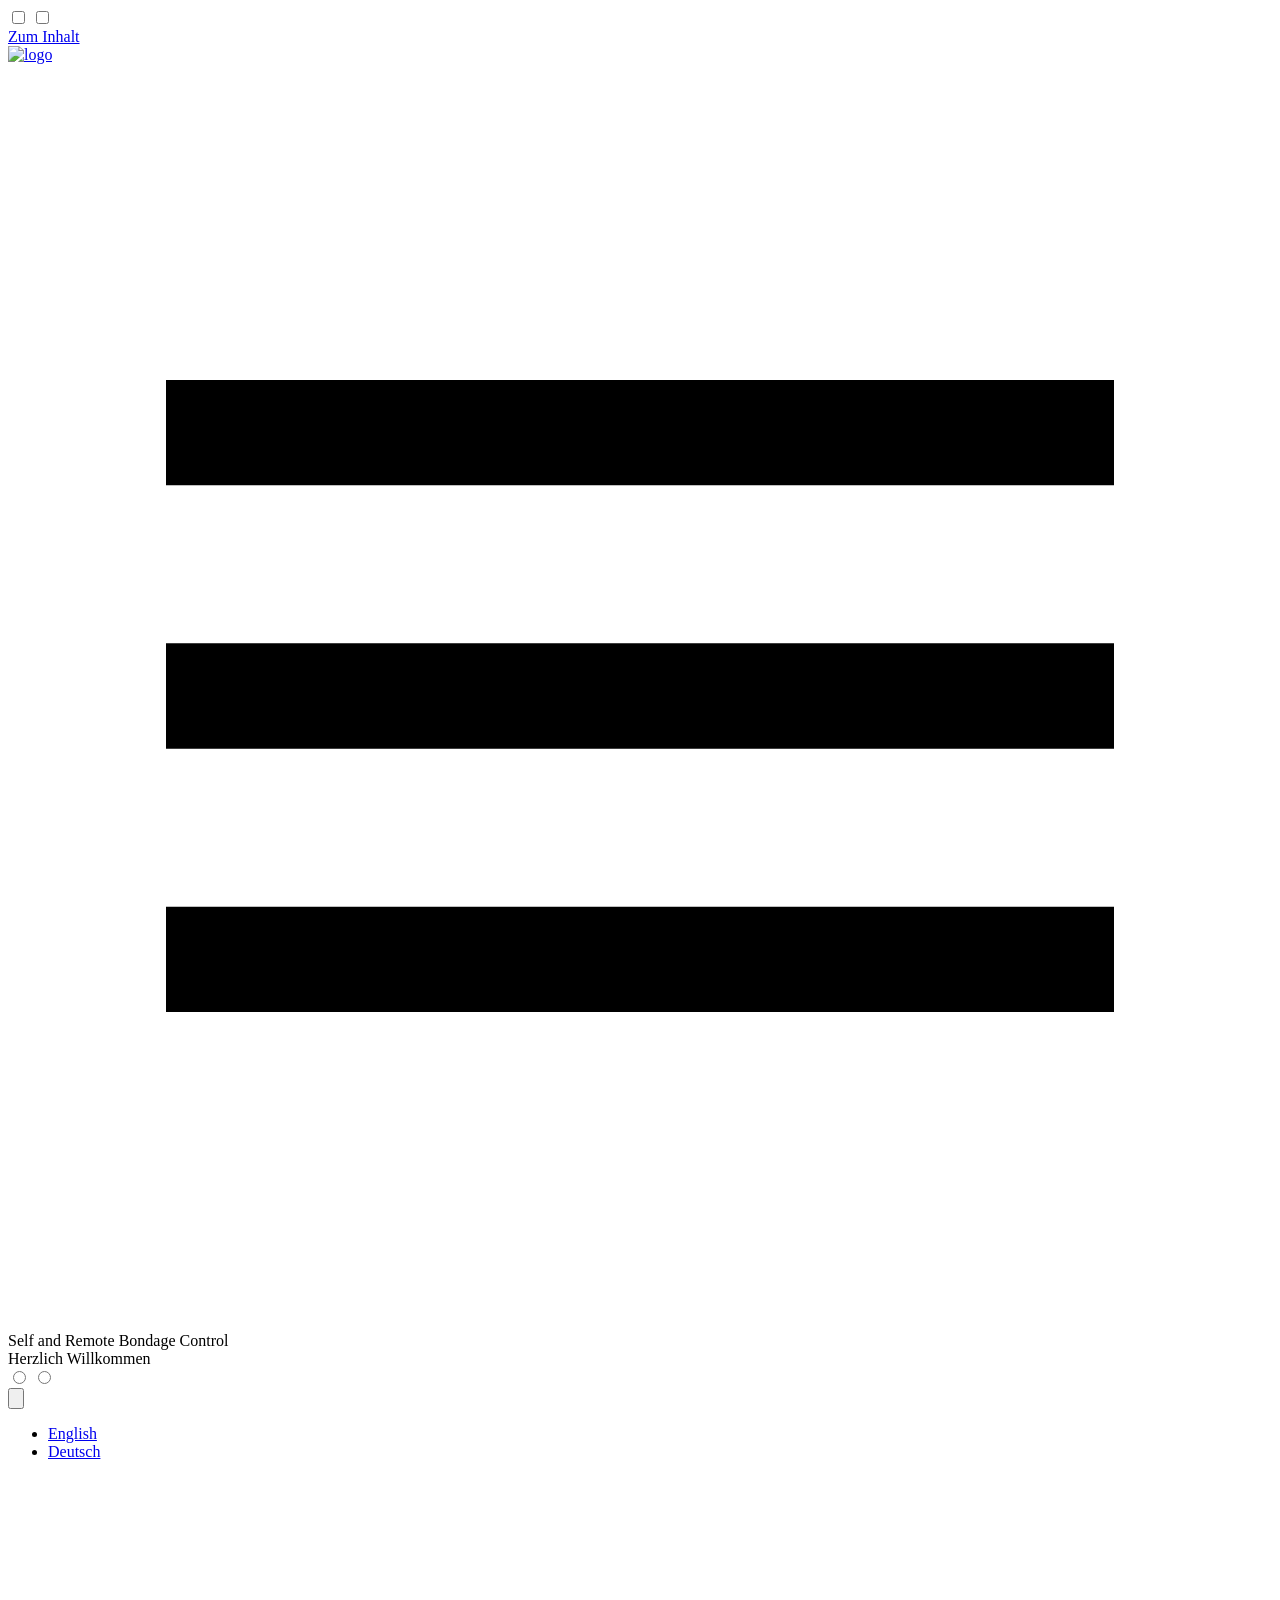
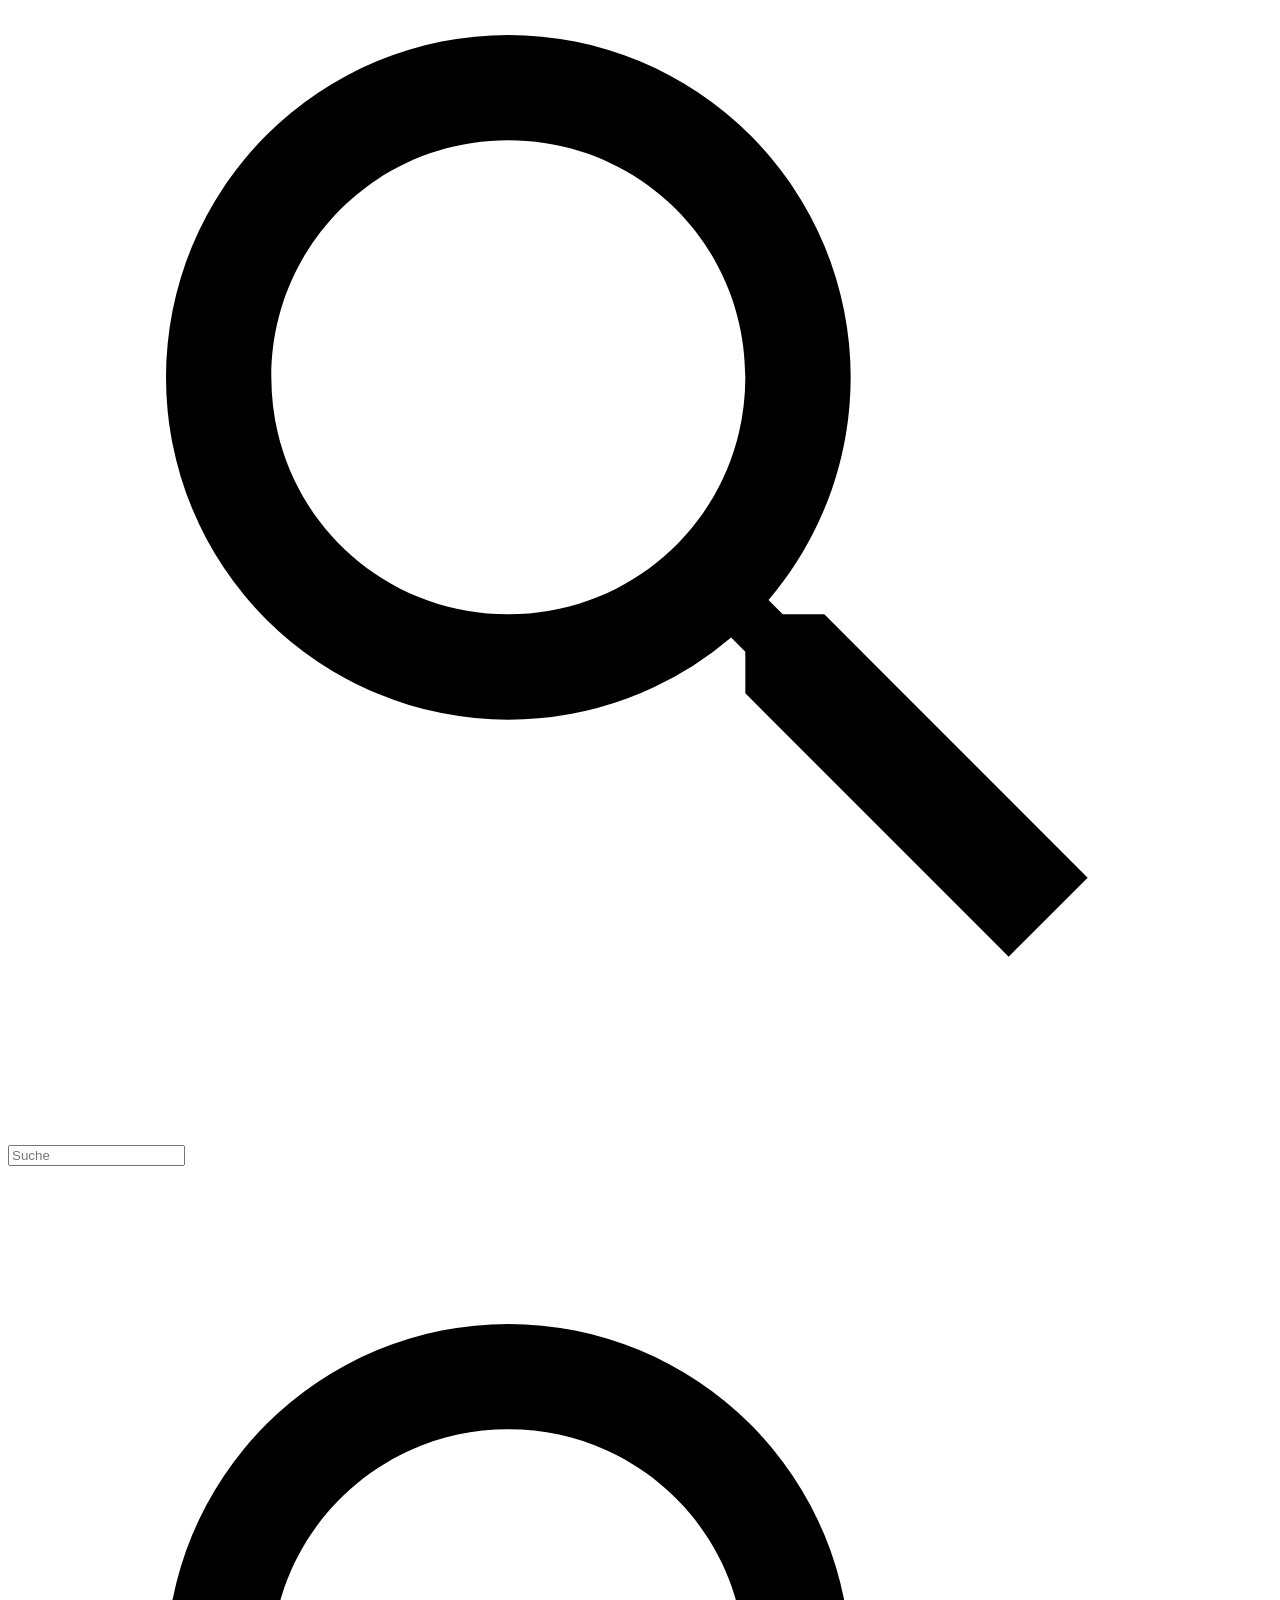
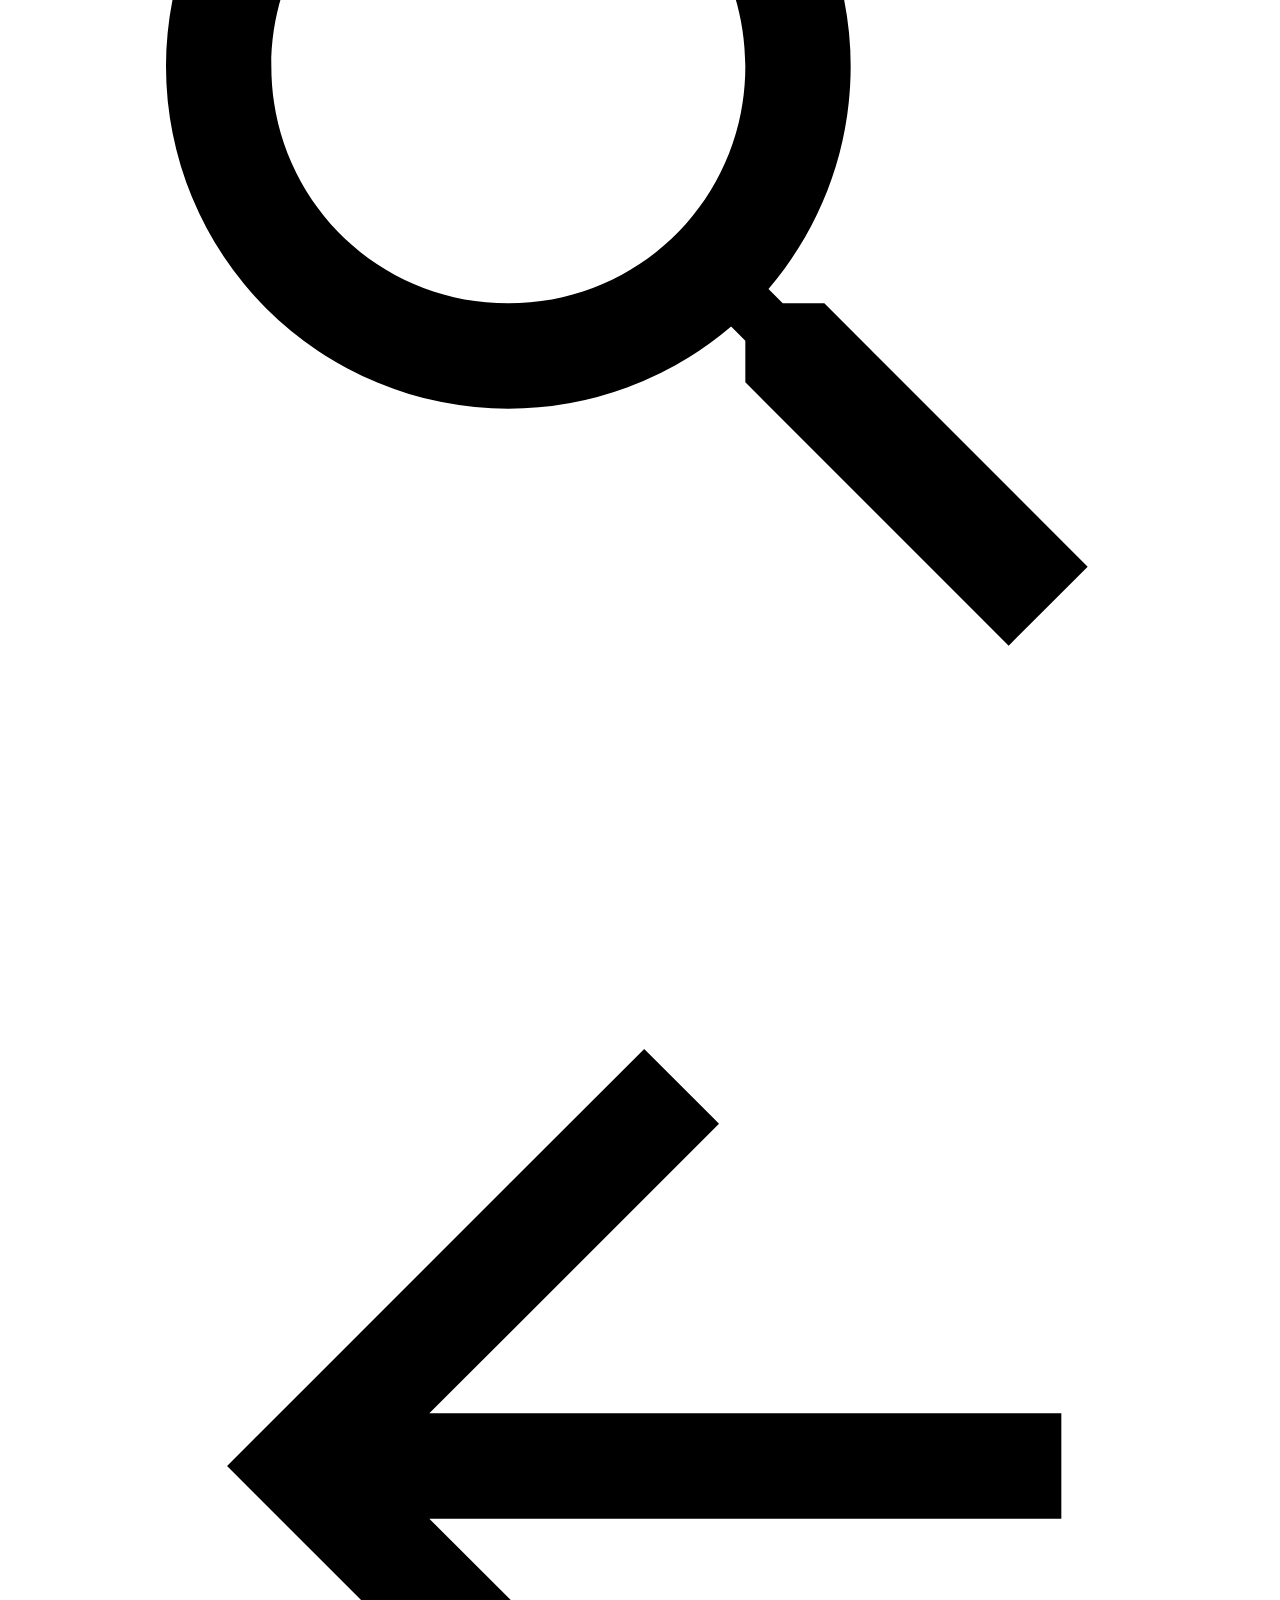
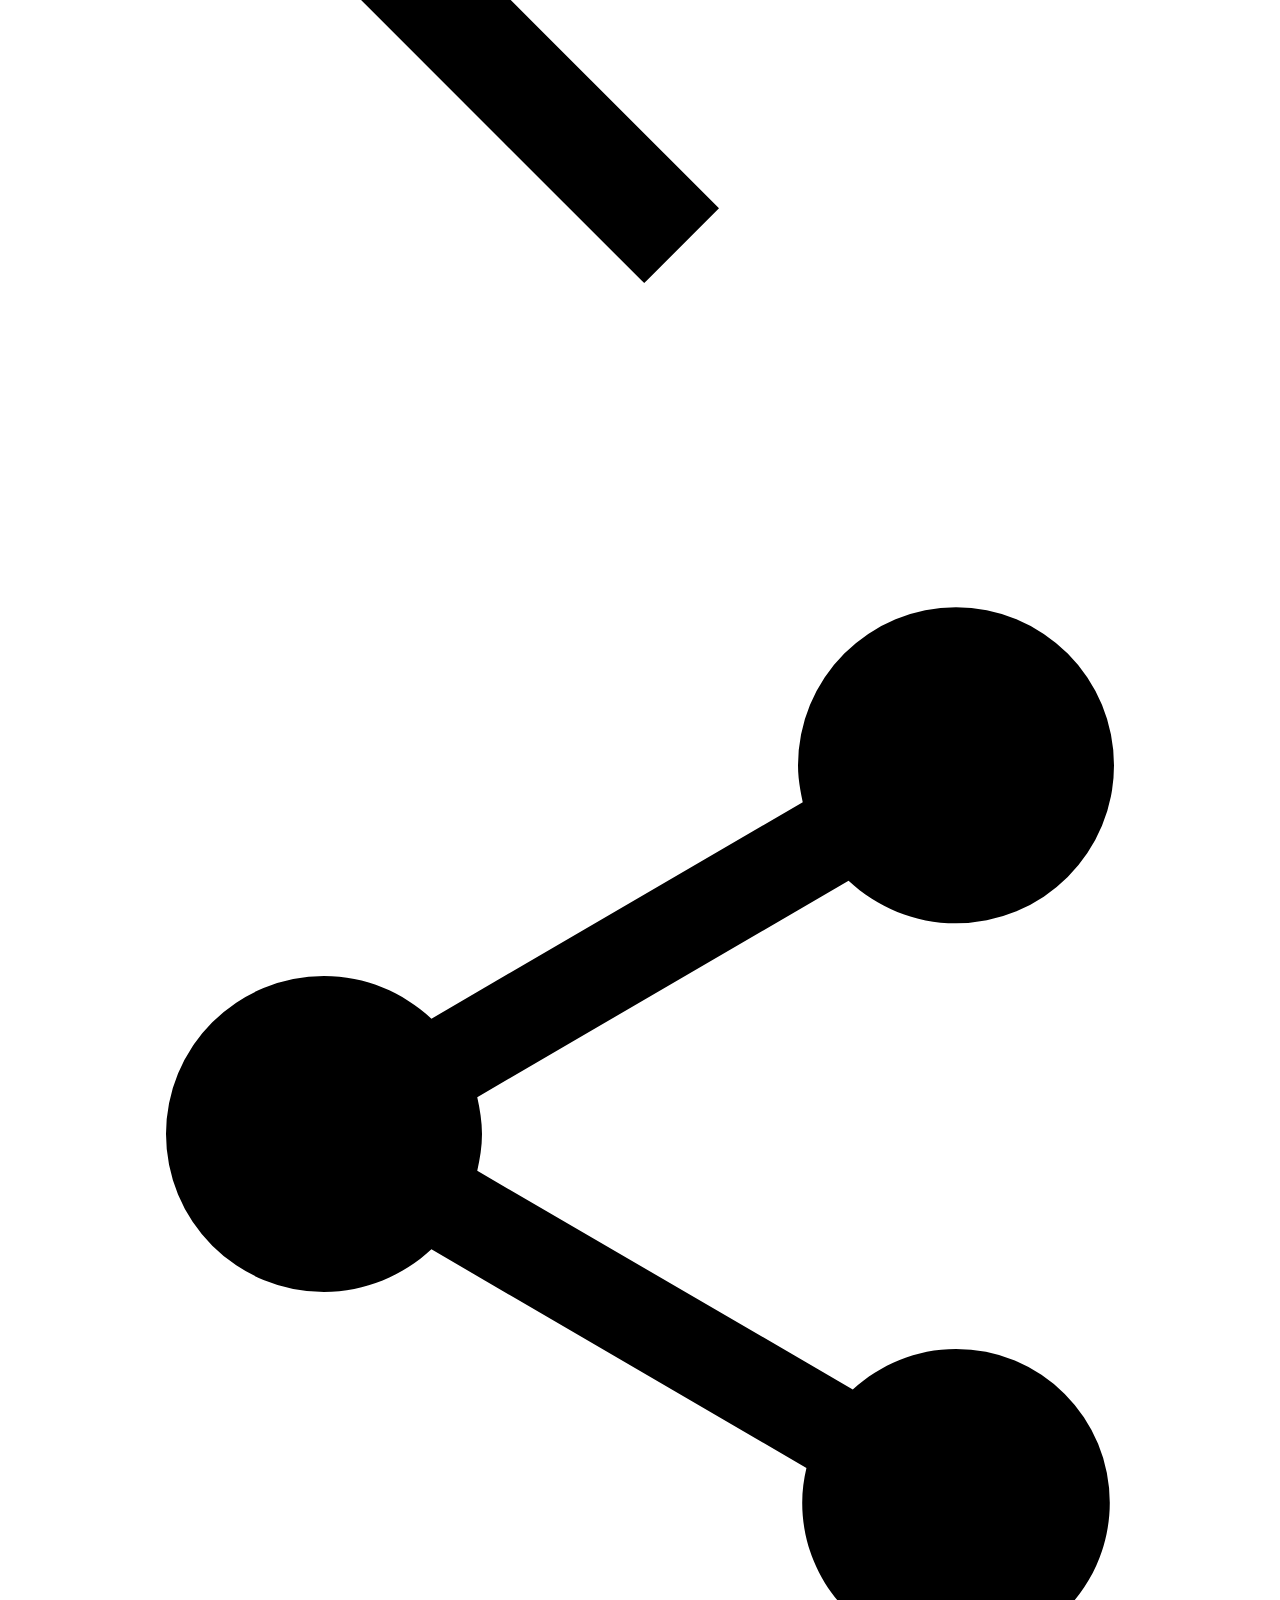
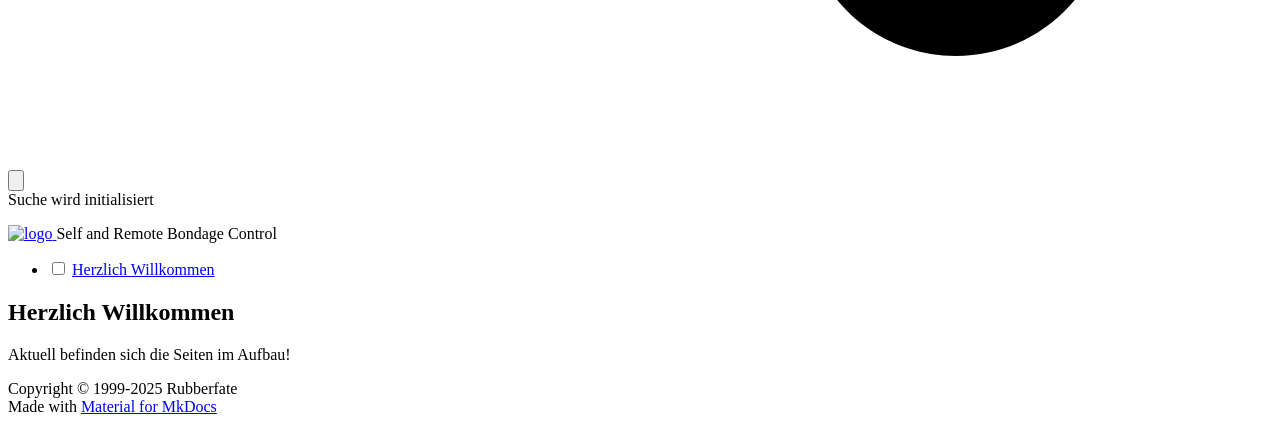
==== de/index.html @ f277913f "Language pages" ====
<!doctype html>
<html lang="de" class="no-js">
  <head>
    
      <meta charset="utf-8">
      <meta name="viewport" content="width=device-width,initial-scale=1">
      
        <meta name="description" content="Self Bondage Control / Remote Bondage Control">
      
      
        <meta name="author" content="Rubberfate">
      
      
        <link rel="canonical" href="https://rubberfate.github.io/de/">
      
      
      
      
      <link rel="icon" href="assets/favicon.ico">
      <meta name="generator" content="mkdocs-1.5.3, mkdocs-material-9.5.3">
    
    
      
        <title>Self and Remote Bondage Control</title>
      
    
    
      <link rel="stylesheet" href="assets/stylesheets/main.50c56a3b.min.css">
      
        
        <link rel="stylesheet" href="assets/stylesheets/palette.06af60db.min.css">
      
      


    
    
      
    
    
      
        
        
        <link rel="preconnect" href="https://fonts.gstatic.com" crossorigin>
        <link rel="stylesheet" href="https://fonts.googleapis.com/css?family=Roboto:300,300i,400,400i,700,700i%7CRoboto+Mono:400,400i,700,700i&display=fallback">
        <style>:root{--md-text-font:"Roboto";--md-code-font:"Roboto Mono"}</style>
      
    
    
      <link rel="stylesheet" href="css/custom.css">
    
    <script>__md_scope=new URL(".",location),__md_hash=e=>[...e].reduce((e,_)=>(e<<5)-e+_.charCodeAt(0),0),__md_get=(e,_=localStorage,t=__md_scope)=>JSON.parse(_.getItem(t.pathname+"."+e)),__md_set=(e,_,t=localStorage,a=__md_scope)=>{try{t.setItem(a.pathname+"."+e,JSON.stringify(_))}catch(e){}}</script>
    
      

    
    
    
   <link href="assets/stylesheets/glightbox.min.css" rel="stylesheet"/><style>
        html.glightbox-open { overflow: initial; height: 100%; }
        .gslide-title { margin-top: 0px; user-select: text; }
        .gslide-desc { color: #666; user-select: text; }
        .gslide-image img { background: white; }
        
            .gscrollbar-fixer { padding-right: 15px; }
            .gdesc-inner { font-size: 0.75rem; }
            body[data-md-color-scheme="slate"] .gdesc-inner { background: var(--md-default-bg-color);}
            body[data-md-color-scheme="slate"] .gslide-title { color: var(--md-default-fg-color);}
            body[data-md-color-scheme="slate"] .gslide-desc { color: var(--md-default-fg-color);}
            </style> <script src="assets/javascripts/glightbox.min.js"></script></head>
  
  
    
    
      
    
    
    
    
    <body dir="ltr" data-md-color-scheme="default" data-md-color-primary="custom" data-md-color-accent="indigo">
  
    
    <input class="md-toggle" data-md-toggle="drawer" type="checkbox" id="__drawer" autocomplete="off">
    <input class="md-toggle" data-md-toggle="search" type="checkbox" id="__search" autocomplete="off">
    <label class="md-overlay" for="__drawer"></label>
    <div data-md-component="skip">
      
        
        <a href="#herzlich-willkommen" class="md-skip">
          Zum Inhalt
        </a>
      
    </div>
    <div data-md-component="announce">
      
    </div>
    
    
      

  

<header class="md-header md-header--shadow" data-md-component="header">
  <nav class="md-header__inner md-grid" aria-label="Kopfzeile">
    <a href="." title="Self and Remote Bondage Control" class="md-header__button md-logo" aria-label="Self and Remote Bondage Control" data-md-component="logo">
      
  <img src="assets/logo_gen2_white_1024.png" alt="logo">

    </a>
    <label class="md-header__button md-icon" for="__drawer">
      
      <svg xmlns="http://www.w3.org/2000/svg" viewBox="0 0 24 24"><path d="M3 6h18v2H3V6m0 5h18v2H3v-2m0 5h18v2H3v-2Z"/></svg>
    </label>
    <div class="md-header__title" data-md-component="header-title">
      <div class="md-header__ellipsis">
        <div class="md-header__topic">
          <span class="md-ellipsis">
            Self and Remote Bondage Control
          </span>
        </div>
        <div class="md-header__topic" data-md-component="header-topic">
          <span class="md-ellipsis">
            
              Herzlich Willkommen
            
          </span>
        </div>
      </div>
    </div>
    
      
        <form class="md-header__option" data-md-component="palette">
  
    
    
    
    <input class="md-option" data-md-color-media="" data-md-color-scheme="default" data-md-color-primary="custom" data-md-color-accent="indigo"  aria-label="Switch to dark mode"  type="radio" name="__palette" id="__palette_0">
    
      <label class="md-header__button md-icon" title="Switch to dark mode" for="__palette_1" hidden>
        <svg xmlns="http://www.w3.org/2000/svg" viewBox="0 0 24 24"><path d="M12 8a4 4 0 0 0-4 4 4 4 0 0 0 4 4 4 4 0 0 0 4-4 4 4 0 0 0-4-4m0 10a6 6 0 0 1-6-6 6 6 0 0 1 6-6 6 6 0 0 1 6 6 6 6 0 0 1-6 6m8-9.31V4h-4.69L12 .69 8.69 4H4v4.69L.69 12 4 15.31V20h4.69L12 23.31 15.31 20H20v-4.69L23.31 12 20 8.69Z"/></svg>
      </label>
    
  
    
    
    
    <input class="md-option" data-md-color-media="" data-md-color-scheme="slate" data-md-color-primary="grey" data-md-color-accent="indigo"  aria-label="Switch to light mode"  type="radio" name="__palette" id="__palette_1">
    
      <label class="md-header__button md-icon" title="Switch to light mode" for="__palette_0" hidden>
        <svg xmlns="http://www.w3.org/2000/svg" viewBox="0 0 24 24"><path d="M12 18c-.89 0-1.74-.2-2.5-.55C11.56 16.5 13 14.42 13 12c0-2.42-1.44-4.5-3.5-5.45C10.26 6.2 11.11 6 12 6a6 6 0 0 1 6 6 6 6 0 0 1-6 6m8-9.31V4h-4.69L12 .69 8.69 4H4v4.69L.69 12 4 15.31V20h4.69L12 23.31 15.31 20H20v-4.69L23.31 12 20 8.69Z"/></svg>
      </label>
    
  
</form>
      
    
    
      <script>var media,input,key,value,palette=__md_get("__palette");if(palette&&palette.color){"(prefers-color-scheme)"===palette.color.media&&(media=matchMedia("(prefers-color-scheme: light)"),input=document.querySelector(media.matches?"[data-md-color-media='(prefers-color-scheme: light)']":"[data-md-color-media='(prefers-color-scheme: dark)']"),palette.color.media=input.getAttribute("data-md-color-media"),palette.color.scheme=input.getAttribute("data-md-color-scheme"),palette.color.primary=input.getAttribute("data-md-color-primary"),palette.color.accent=input.getAttribute("data-md-color-accent"));for([key,value]of Object.entries(palette.color))document.body.setAttribute("data-md-color-"+key,value)}</script>
    
    
      <div class="md-header__option">
  <div class="md-select">
    
    <button class="md-header__button md-icon" aria-label="Sprache wechseln">
      <svg xmlns="http://www.w3.org/2000/svg" viewBox="0 0 24 24"><path d="m12.87 15.07-2.54-2.51.03-.03A17.52 17.52 0 0 0 14.07 6H17V4h-7V2H8v2H1v2h11.17C11.5 7.92 10.44 9.75 9 11.35 8.07 10.32 7.3 9.19 6.69 8h-2c.73 1.63 1.73 3.17 2.98 4.56l-5.09 5.02L4 19l5-5 3.11 3.11.76-2.04M18.5 10h-2L12 22h2l1.12-3h4.75L21 22h2l-4.5-12m-2.62 7 1.62-4.33L19.12 17h-3.24Z"/></svg>
    </button>
    <div class="md-select__inner">
      <ul class="md-select__list">
        
          <li class="md-select__item">
            <a href="/en/" hreflang="en" class="md-select__link">
              English
            </a>
          </li>
        
          <li class="md-select__item">
            <a href="/de/" hreflang="de" class="md-select__link">
              Deutsch
            </a>
          </li>
        
      </ul>
    </div>
  </div>
</div>
    
    
      <label class="md-header__button md-icon" for="__search">
        
        <svg xmlns="http://www.w3.org/2000/svg" viewBox="0 0 24 24"><path d="M9.5 3A6.5 6.5 0 0 1 16 9.5c0 1.61-.59 3.09-1.56 4.23l.27.27h.79l5 5-1.5 1.5-5-5v-.79l-.27-.27A6.516 6.516 0 0 1 9.5 16 6.5 6.5 0 0 1 3 9.5 6.5 6.5 0 0 1 9.5 3m0 2C7 5 5 7 5 9.5S7 14 9.5 14 14 12 14 9.5 12 5 9.5 5Z"/></svg>
      </label>
      <div class="md-search" data-md-component="search" role="dialog">
  <label class="md-search__overlay" for="__search"></label>
  <div class="md-search__inner" role="search">
    <form class="md-search__form" name="search">
      <input type="text" class="md-search__input" name="query" aria-label="Suche" placeholder="Suche" autocapitalize="off" autocorrect="off" autocomplete="off" spellcheck="false" data-md-component="search-query" required>
      <label class="md-search__icon md-icon" for="__search">
        
        <svg xmlns="http://www.w3.org/2000/svg" viewBox="0 0 24 24"><path d="M9.5 3A6.5 6.5 0 0 1 16 9.5c0 1.61-.59 3.09-1.56 4.23l.27.27h.79l5 5-1.5 1.5-5-5v-.79l-.27-.27A6.516 6.516 0 0 1 9.5 16 6.5 6.5 0 0 1 3 9.5 6.5 6.5 0 0 1 9.5 3m0 2C7 5 5 7 5 9.5S7 14 9.5 14 14 12 14 9.5 12 5 9.5 5Z"/></svg>
        
        <svg xmlns="http://www.w3.org/2000/svg" viewBox="0 0 24 24"><path d="M20 11v2H8l5.5 5.5-1.42 1.42L4.16 12l7.92-7.92L13.5 5.5 8 11h12Z"/></svg>
      </label>
      <nav class="md-search__options" aria-label="Suche">
        
          <a href="javascript:void(0)" class="md-search__icon md-icon" title="Teilen" aria-label="Teilen" data-clipboard data-clipboard-text="" data-md-component="search-share" tabindex="-1">
            
            <svg xmlns="http://www.w3.org/2000/svg" viewBox="0 0 24 24"><path d="M18 16.08c-.76 0-1.44.3-1.96.77L8.91 12.7c.05-.23.09-.46.09-.7 0-.24-.04-.47-.09-.7l7.05-4.11c.54.5 1.25.81 2.04.81a3 3 0 0 0 3-3 3 3 0 0 0-3-3 3 3 0 0 0-3 3c0 .24.04.47.09.7L8.04 9.81C7.5 9.31 6.79 9 6 9a3 3 0 0 0-3 3 3 3 0 0 0 3 3c.79 0 1.5-.31 2.04-.81l7.12 4.15c-.05.21-.08.43-.08.66 0 1.61 1.31 2.91 2.92 2.91 1.61 0 2.92-1.3 2.92-2.91A2.92 2.92 0 0 0 18 16.08Z"/></svg>
          </a>
        
        <button type="reset" class="md-search__icon md-icon" title="Zurücksetzen" aria-label="Zurücksetzen" tabindex="-1">
          
          <svg xmlns="http://www.w3.org/2000/svg" viewBox="0 0 24 24"><path d="M19 6.41 17.59 5 12 10.59 6.41 5 5 6.41 10.59 12 5 17.59 6.41 19 12 13.41 17.59 19 19 17.59 13.41 12 19 6.41Z"/></svg>
        </button>
      </nav>
      
        <div class="md-search__suggest" data-md-component="search-suggest"></div>
      
    </form>
    <div class="md-search__output">
      <div class="md-search__scrollwrap" data-md-scrollfix>
        <div class="md-search-result" data-md-component="search-result">
          <div class="md-search-result__meta">
            Suche wird initialisiert
          </div>
          <ol class="md-search-result__list" role="presentation"></ol>
        </div>
      </div>
    </div>
  </div>
</div>
    
    
  </nav>
  
</header>
    
    <div class="md-container" data-md-component="container">
      
      
        
          
        
      
      <main class="md-main" data-md-component="main">
        <div class="md-main__inner md-grid">
          
            
              
              <div class="md-sidebar md-sidebar--primary" data-md-component="sidebar" data-md-type="navigation" >
                <div class="md-sidebar__scrollwrap">
                  <div class="md-sidebar__inner">
                    



<nav class="md-nav md-nav--primary" aria-label="Navigation" data-md-level="0">
  <label class="md-nav__title" for="__drawer">
    <a href="." title="Self and Remote Bondage Control" class="md-nav__button md-logo" aria-label="Self and Remote Bondage Control" data-md-component="logo">
      
  <img src="assets/logo_gen2_white_1024.png" alt="logo">

    </a>
    Self and Remote Bondage Control
  </label>
  
  <ul class="md-nav__list" data-md-scrollfix>
    
      
      
  
  
    
  
  
  
    <li class="md-nav__item md-nav__item--active">
      
      <input class="md-nav__toggle md-toggle" type="checkbox" id="__toc">
      
      
        
      
      
      <a href="." class="md-nav__link md-nav__link--active">
        
  
  <span class="md-ellipsis">
    Herzlich Willkommen
  </span>
  

      </a>
      
    </li>
  

    
  </ul>
</nav>
                  </div>
                </div>
              </div>
            
            
              
              <div class="md-sidebar md-sidebar--secondary" data-md-component="sidebar" data-md-type="toc" >
                <div class="md-sidebar__scrollwrap">
                  <div class="md-sidebar__inner">
                    

<nav class="md-nav md-nav--secondary" aria-label="Inhaltsverzeichnis">
  
  
  
    
  
  
</nav>
                  </div>
                </div>
              </div>
            
          
          
            <div class="md-content" data-md-component="content">
              <article class="md-content__inner md-typeset">
                
                  


<h1 id="herzlich-willkommen">Herzlich Willkommen</h1>
<p>Aktuell befinden sich die Seiten im Aufbau!</p>












                
              </article>
            </div>
          
          
<script>var target=document.getElementById(location.hash.slice(1));target&&target.name&&(target.checked=target.name.startsWith("__tabbed_"))</script>
        </div>
        
      </main>
      
        <footer class="md-footer">
  
  <div class="md-footer-meta md-typeset">
    <div class="md-footer-meta__inner md-grid">
      <div class="md-copyright">
  
    <div class="md-copyright__highlight">
      Copyright &copy; 1999-2025 Rubberfate
    </div>
  
  
    Made with
    <a href="https://squidfunk.github.io/mkdocs-material/" target="_blank" rel="noopener">
      Material for MkDocs
    </a>
  
</div>
      
    </div>
  </div>
</footer>
      
    </div>
    <div class="md-dialog" data-md-component="dialog">
      <div class="md-dialog__inner md-typeset"></div>
    </div>
    
      <div class="md-progress" data-md-component="progress" role="progressbar"></div>
    
    
    <script id="__config" type="application/json">{"base": ".", "features": ["search.suggest", "search.highlight", "search.share", "navigation.path", "navigation.instant", "navigation.instant.progress", "navigation.tracking", "toc.follow"], "search": "assets/javascripts/workers/search.f886a092.min.js", "translations": {"clipboard.copied": "In Zwischenablage kopiert", "clipboard.copy": "In Zwischenablage kopieren", "search.result.more.one": "1 weiteres Suchergebnis auf dieser Seite", "search.result.more.other": "# weitere Suchergebnisse auf dieser Seite", "search.result.none": "Keine Suchergebnisse", "search.result.one": "1 Suchergebnis", "search.result.other": "# Suchergebnisse", "search.result.placeholder": "Suchbegriff eingeben", "search.result.term.missing": "Es fehlt", "select.version": "Version ausw\u00e4hlen"}}</script>
    
    
      <script src="assets/javascripts/bundle.d7c377c4.min.js"></script>
      
    
  <script>document$.subscribe(() => {const lightbox = GLightbox({"touchNavigation": true, "loop": false, "zoomable": true, "draggable": true, "openEffect": "zoom", "closeEffect": "zoom", "slideEffect": "slide"});})</script></body>
</html>
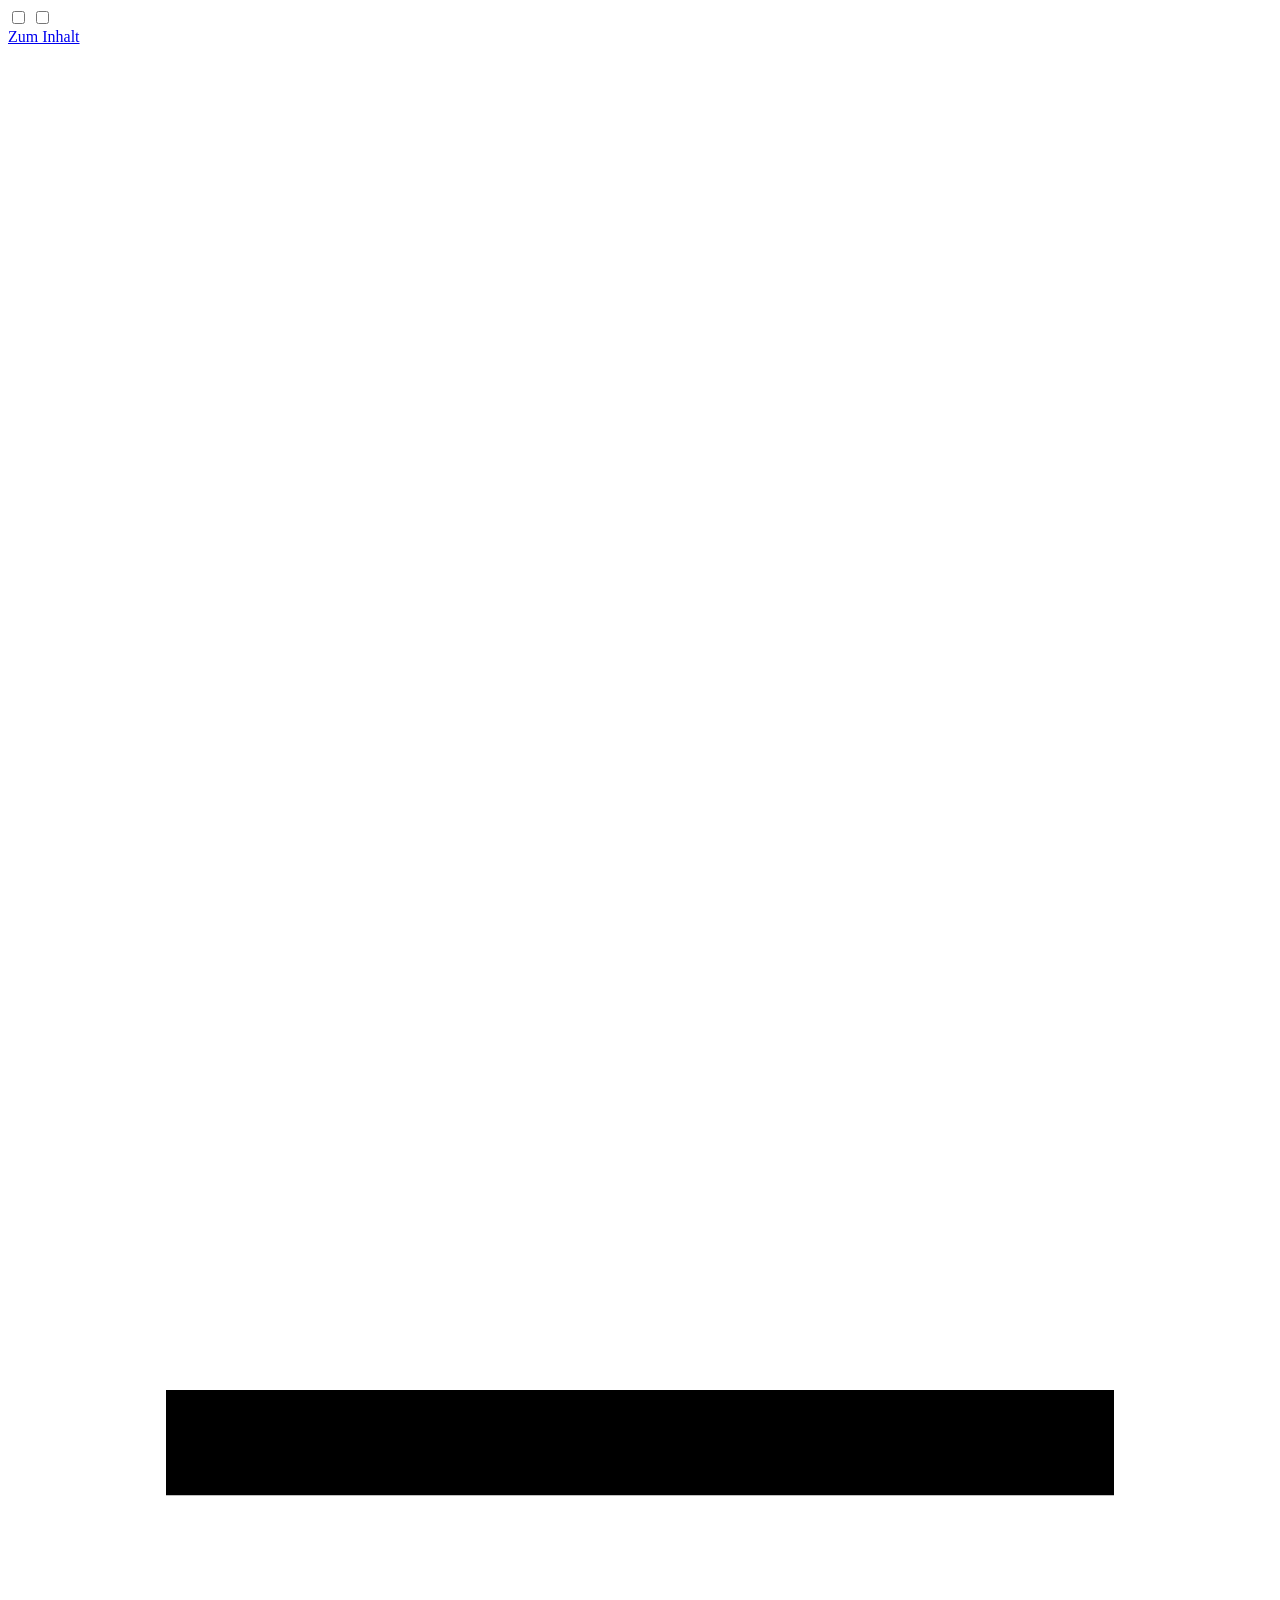
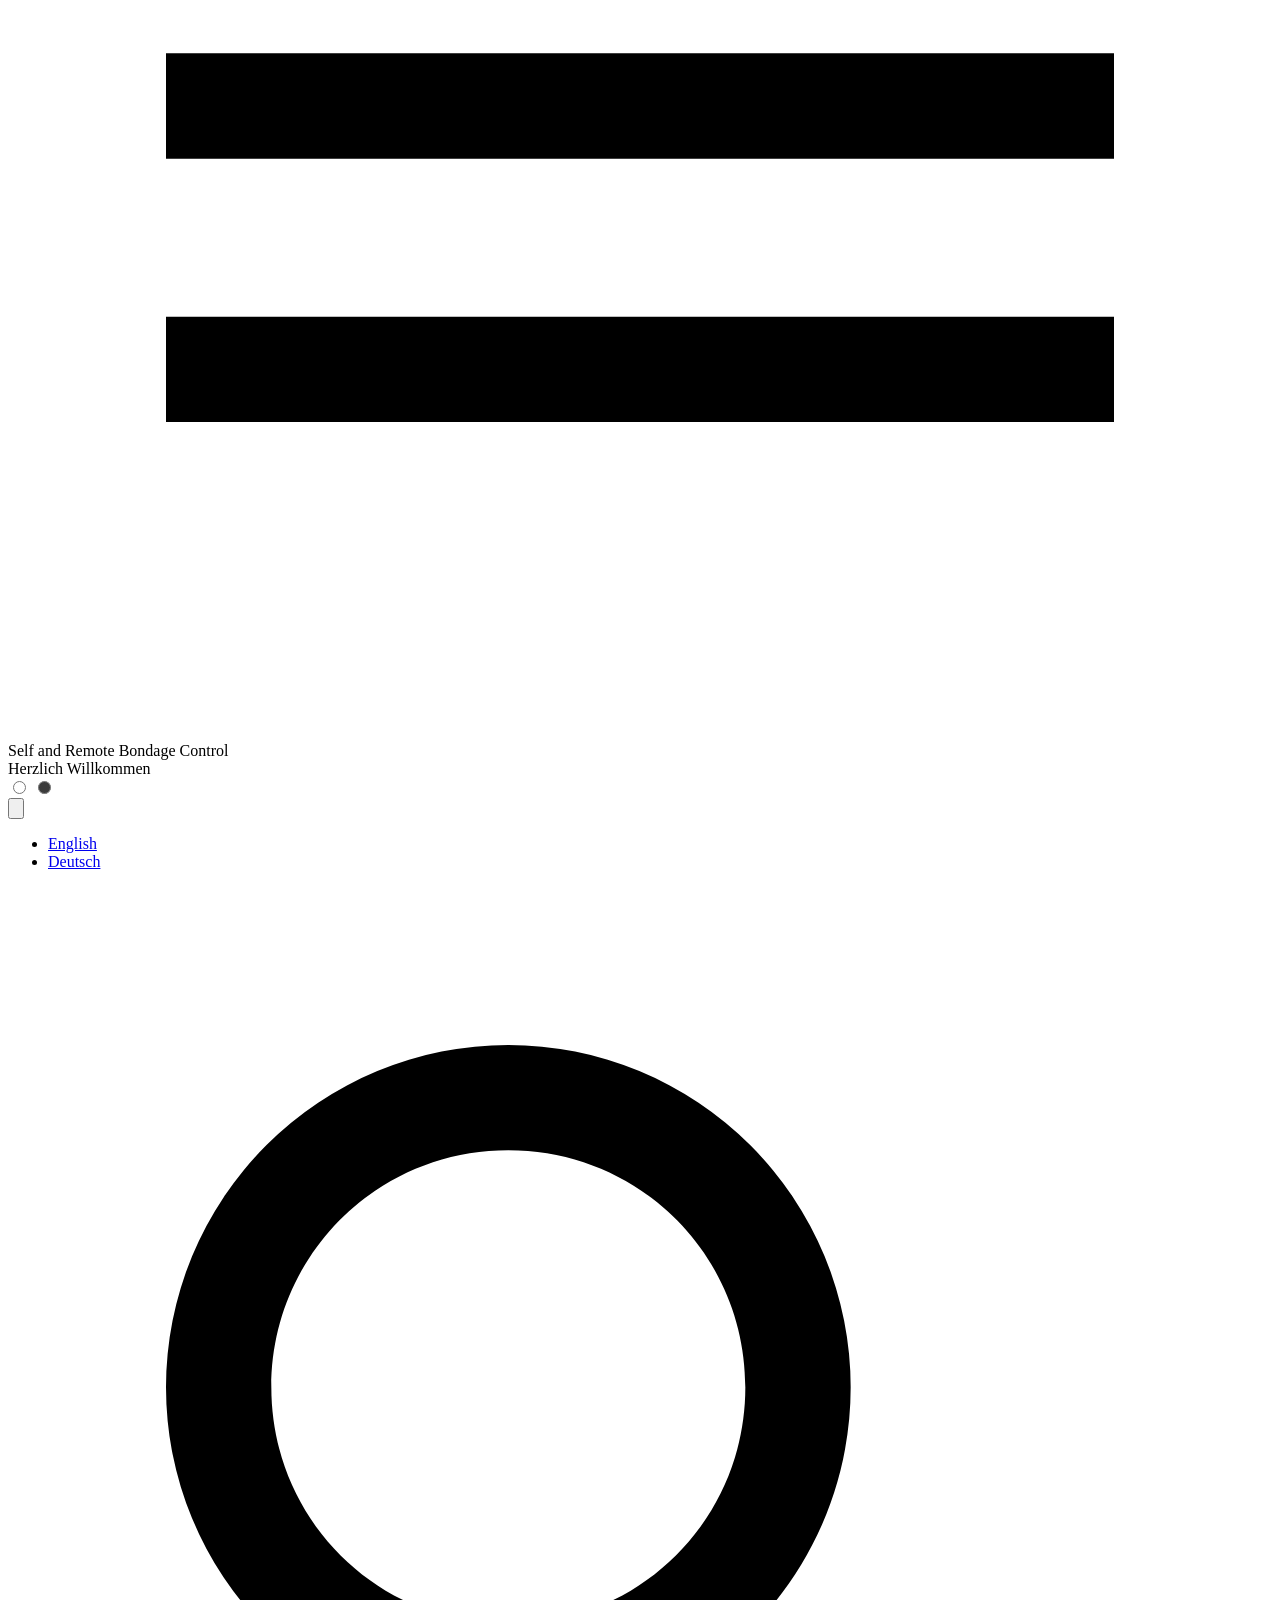
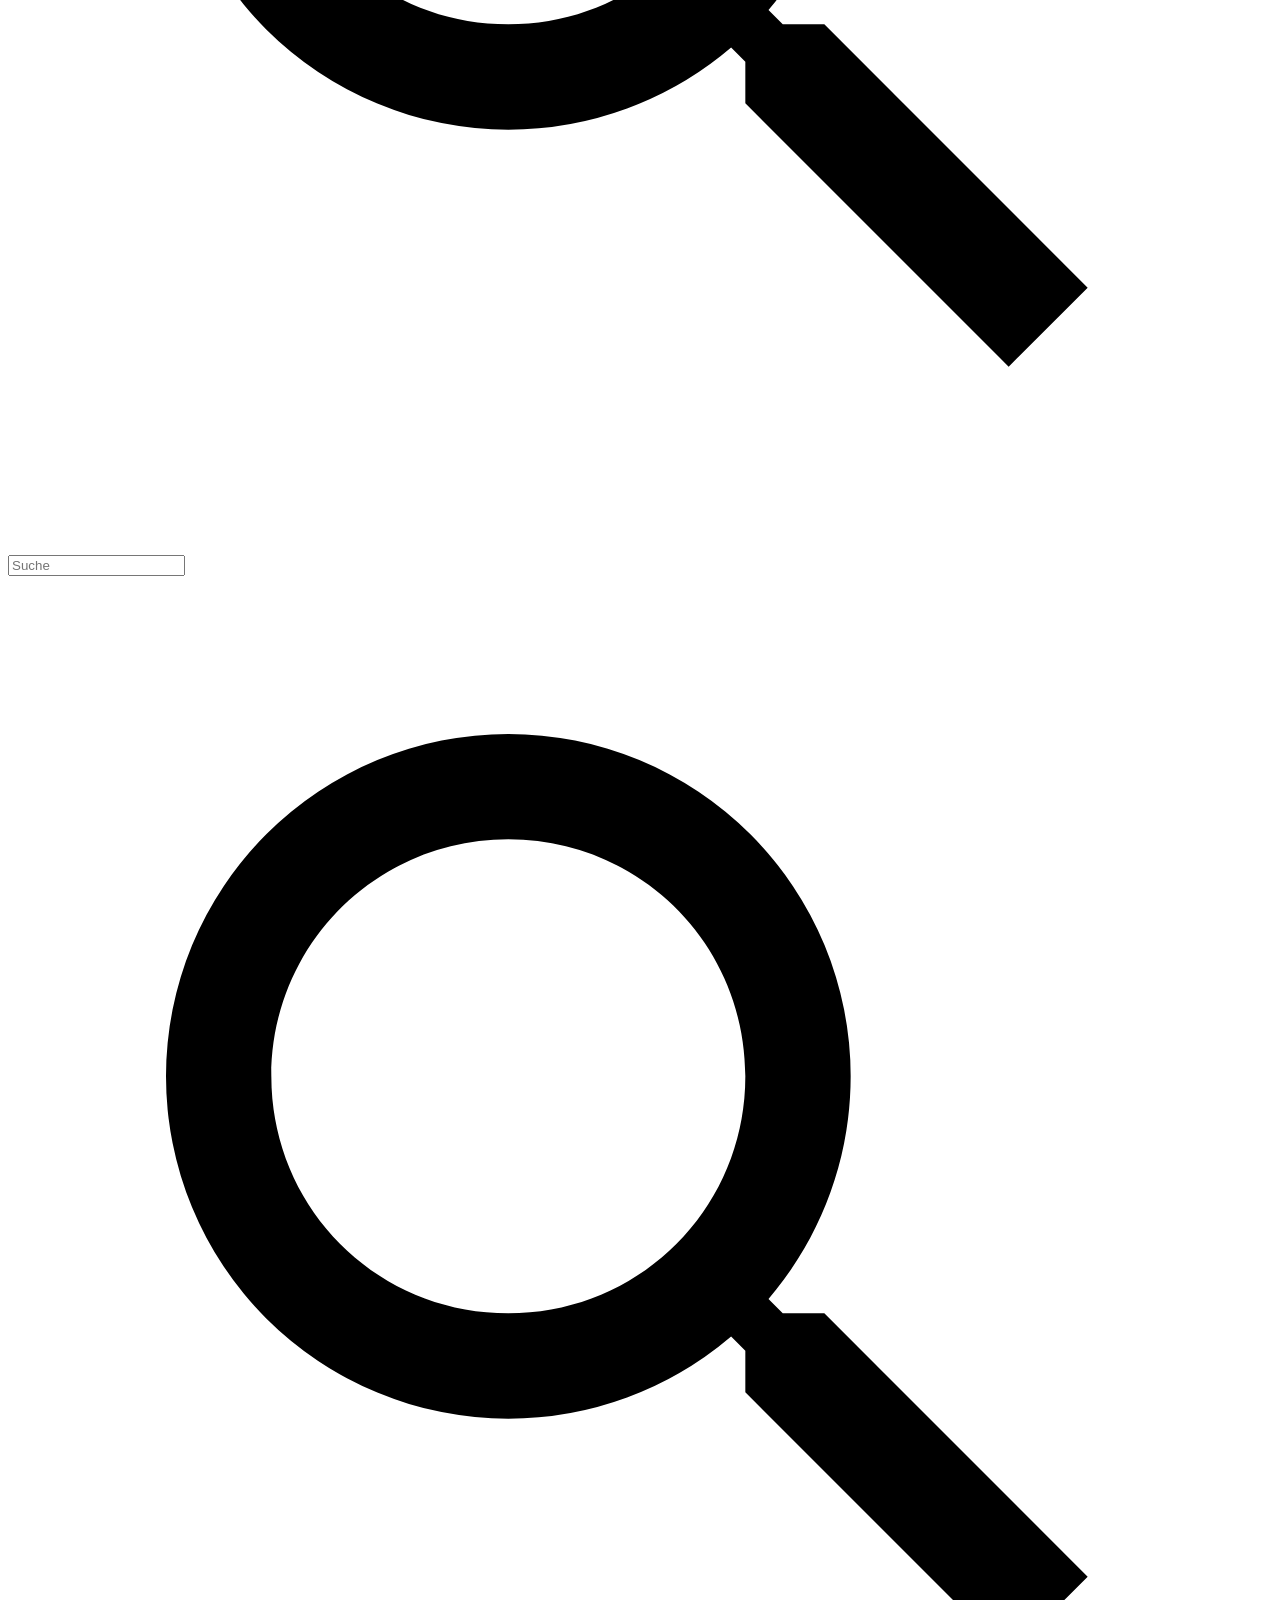
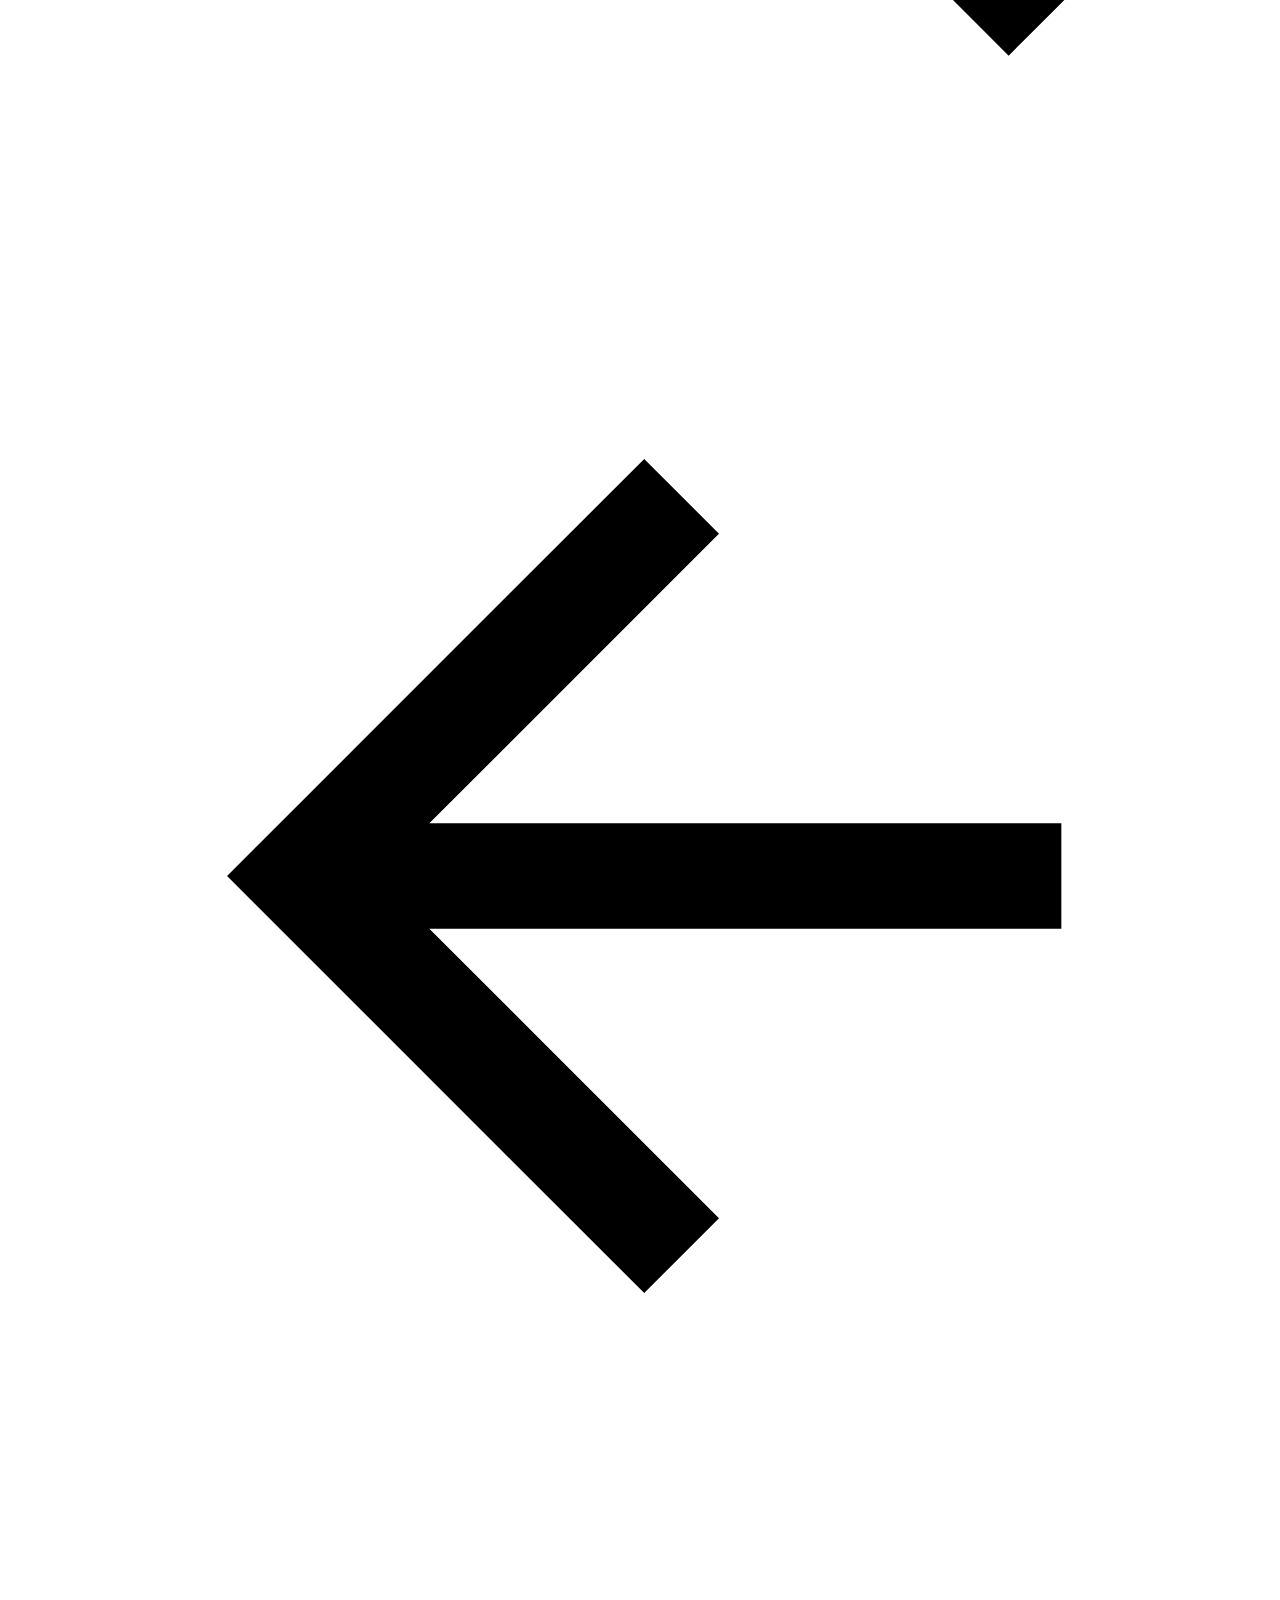
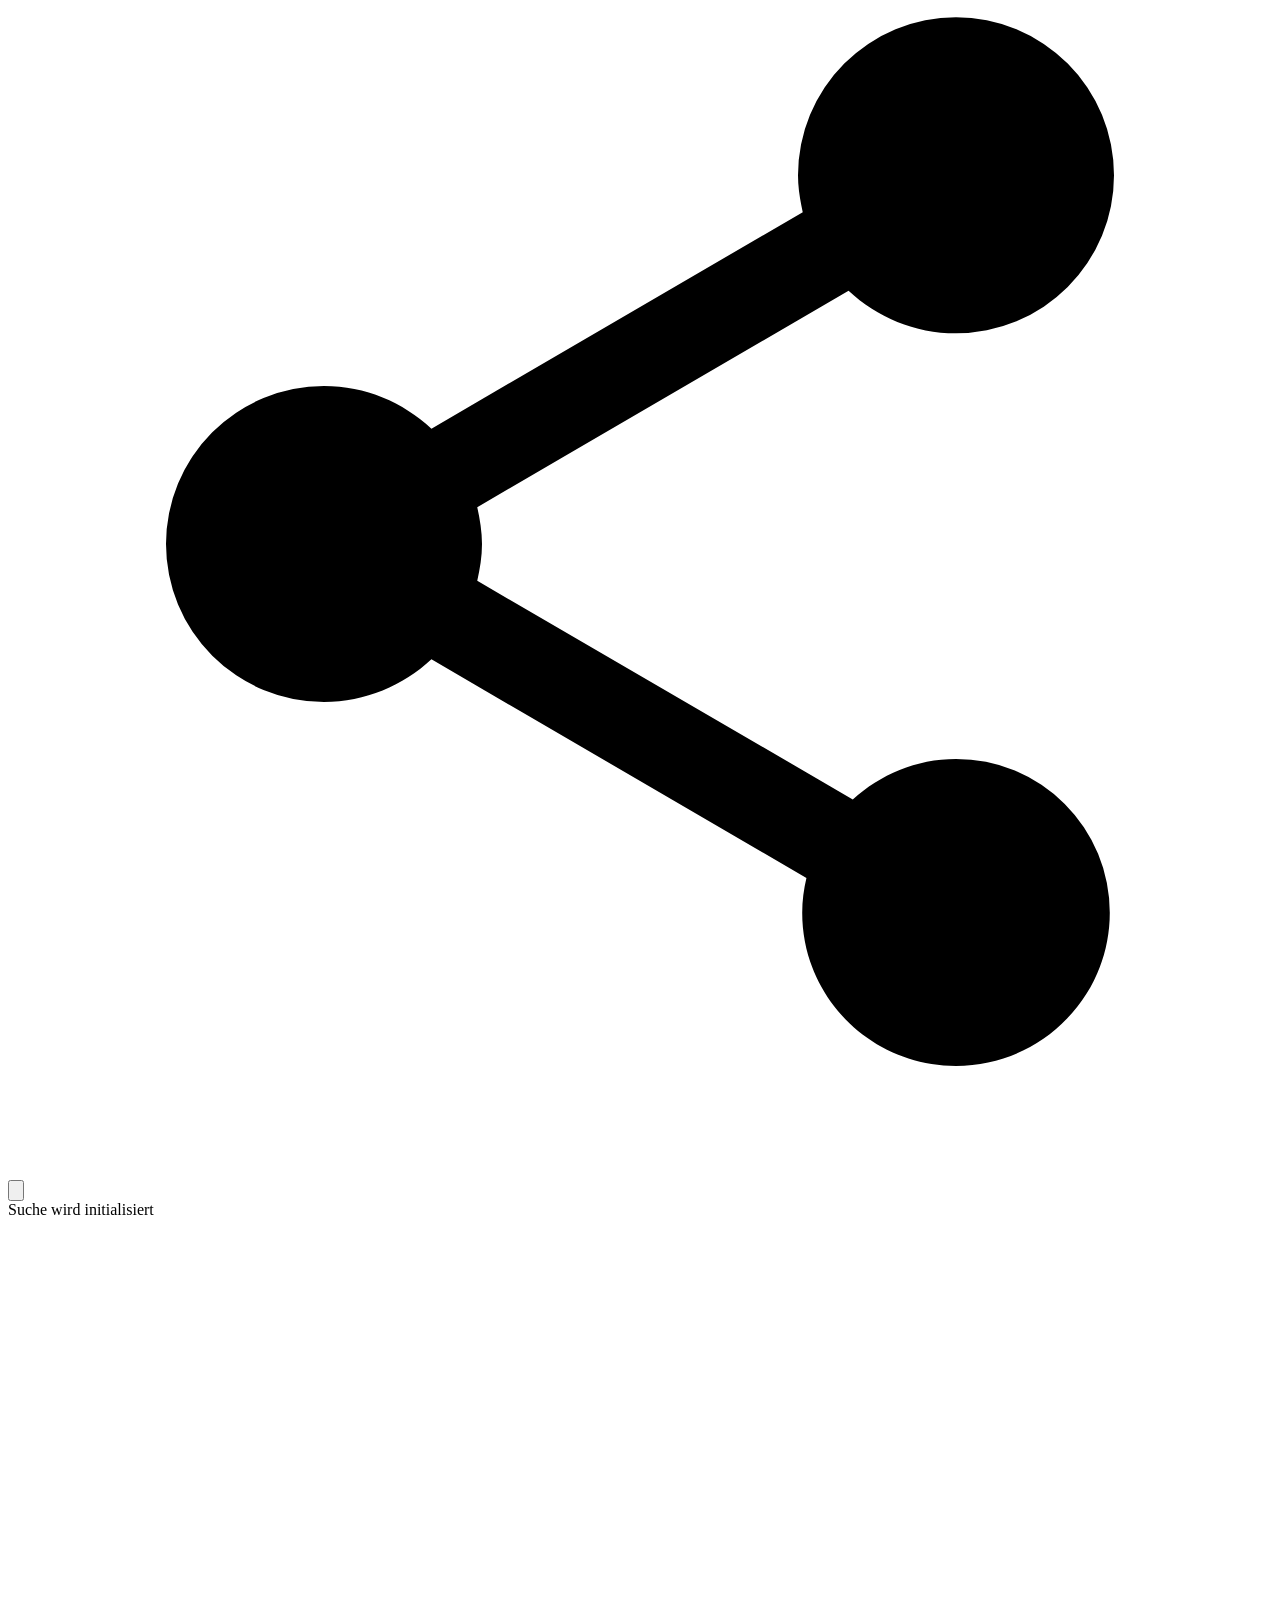
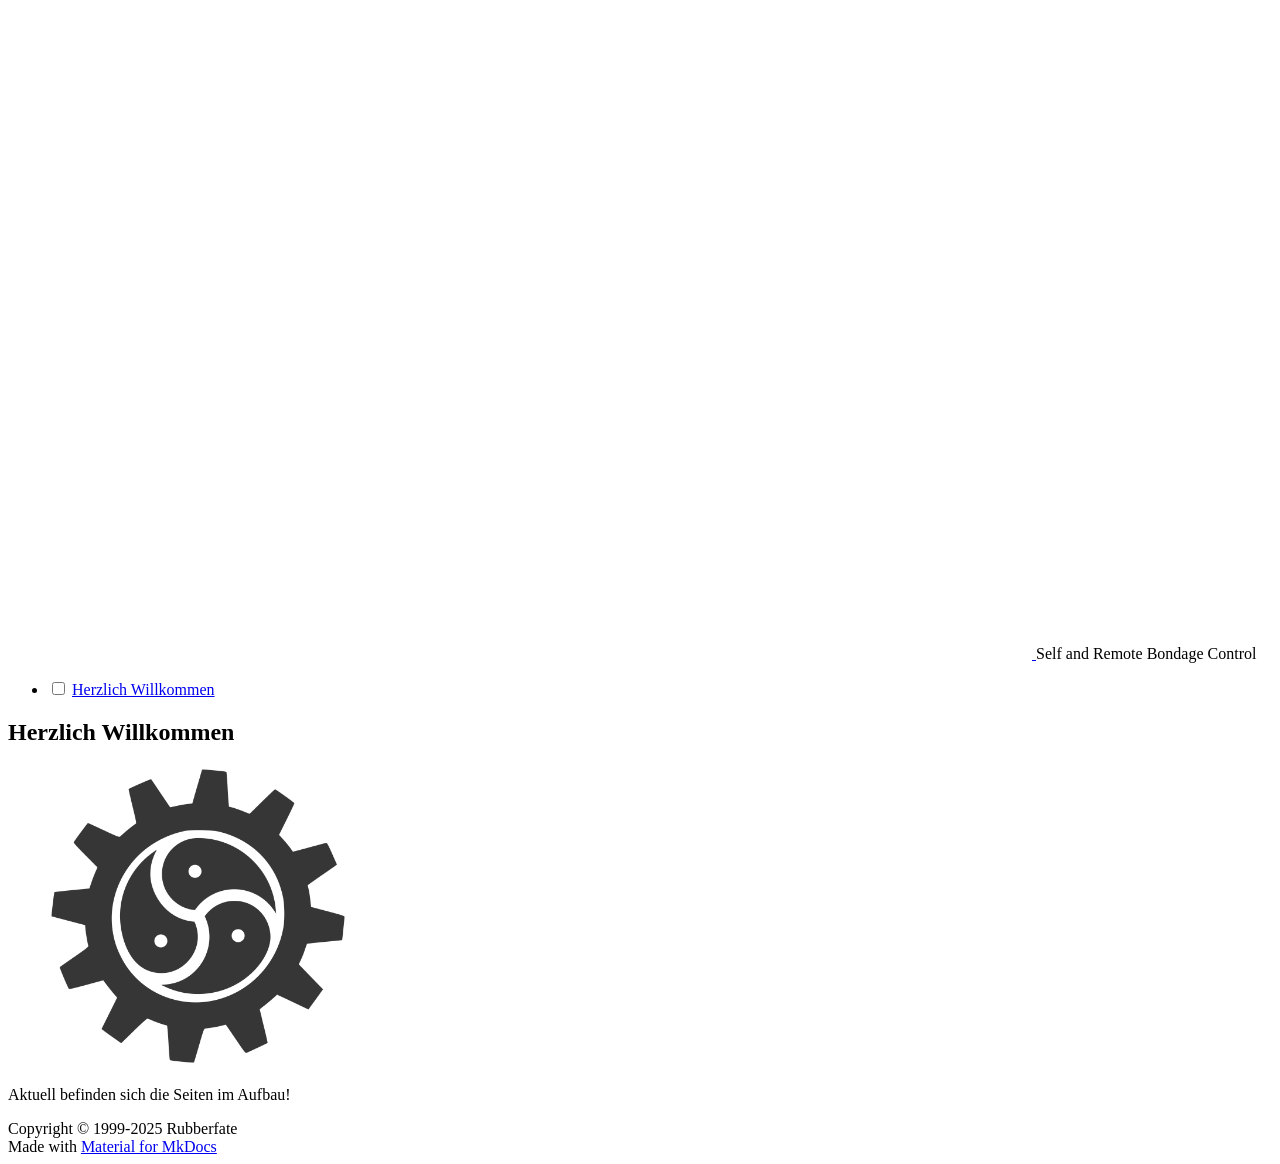
==== commit d29ceecd: "Path changes" ====
--- a/de/index.html
+++ b/de/index.html
@@ -17,7 +17,7 @@
       
       
       
-      <link rel="icon" href="assets/favicon.ico">
+      <link rel="icon" href="../assets/favicon.ico">
       <meta name="generator" content="mkdocs-1.5.3, mkdocs-material-9.5.3">
     
     
@@ -26,10 +26,10 @@
       
     
     
-      <link rel="stylesheet" href="assets/stylesheets/main.50c56a3b.min.css">
-      
-        
-        <link rel="stylesheet" href="assets/stylesheets/palette.06af60db.min.css">
+      <link rel="stylesheet" href="../assets/stylesheets/main.50c56a3b.min.css">
+      
+        
+        <link rel="stylesheet" href="../assets/stylesheets/palette.06af60db.min.css">
       
       
 
@@ -57,7 +57,7 @@
     
     
     
-   <link href="assets/stylesheets/glightbox.min.css" rel="stylesheet"/><style>
+   <link href="../assets/stylesheets/glightbox.min.css" rel="stylesheet"/><style>
         html.glightbox-open { overflow: initial; height: 100%; }
         .gslide-title { margin-top: 0px; user-select: text; }
         .gslide-desc { color: #666; user-select: text; }
@@ -68,7 +68,7 @@
             body[data-md-color-scheme="slate"] .gdesc-inner { background: var(--md-default-bg-color);}
             body[data-md-color-scheme="slate"] .gslide-title { color: var(--md-default-fg-color);}
             body[data-md-color-scheme="slate"] .gslide-desc { color: var(--md-default-fg-color);}
-            </style> <script src="assets/javascripts/glightbox.min.js"></script></head>
+            </style> <script src="../assets/javascripts/glightbox.min.js"></script></head>
   
   
     
@@ -105,7 +105,7 @@
   <nav class="md-header__inner md-grid" aria-label="Kopfzeile">
     <a href="." title="Self and Remote Bondage Control" class="md-header__button md-logo" aria-label="Self and Remote Bondage Control" data-md-component="logo">
       
-  <img src="assets/logo_gen2_white_1024.png" alt="logo">
+  <img src="../assets/logo_gen2_white_1024.png" alt="logo">
 
     </a>
     <label class="md-header__button md-icon" for="__drawer">
@@ -258,7 +258,7 @@
   <label class="md-nav__title" for="__drawer">
     <a href="." title="Self and Remote Bondage Control" class="md-nav__button md-logo" aria-label="Self and Remote Bondage Control" data-md-component="logo">
       
-  <img src="assets/logo_gen2_white_1024.png" alt="logo">
+  <img src="../assets/logo_gen2_white_1024.png" alt="logo">
 
     </a>
     Self and Remote Bondage Control
@@ -330,6 +330,9 @@
 
 
 <h1 id="herzlich-willkommen">Herzlich Willkommen</h1>
+<figure>
+  <a class="glightbox" href="../assets/logo_gen2_dark_1024.png" data-type="image" data-width="auto" data-height="auto" data-desc-position="bottom"><img alt="Logo" src="../assets/logo_gen2_dark_1024.png" width="300" /></a>
+</figure>
 <p>Aktuell befinden sich die Seiten im Aufbau!</p>
 
 
@@ -383,10 +386,10 @@
       <div class="md-progress" data-md-component="progress" role="progressbar"></div>
     
     
-    <script id="__config" type="application/json">{"base": ".", "features": ["search.suggest", "search.highlight", "search.share", "navigation.path", "navigation.instant", "navigation.instant.progress", "navigation.tracking", "toc.follow"], "search": "assets/javascripts/workers/search.f886a092.min.js", "translations": {"clipboard.copied": "In Zwischenablage kopiert", "clipboard.copy": "In Zwischenablage kopieren", "search.result.more.one": "1 weiteres Suchergebnis auf dieser Seite", "search.result.more.other": "# weitere Suchergebnisse auf dieser Seite", "search.result.none": "Keine Suchergebnisse", "search.result.one": "1 Suchergebnis", "search.result.other": "# Suchergebnisse", "search.result.placeholder": "Suchbegriff eingeben", "search.result.term.missing": "Es fehlt", "select.version": "Version ausw\u00e4hlen"}}</script>
-    
-    
-      <script src="assets/javascripts/bundle.d7c377c4.min.js"></script>
+    <script id="__config" type="application/json">{"base": ".", "features": ["search.suggest", "search.highlight", "search.share", "navigation.path", "navigation.instant", "navigation.instant.progress", "navigation.tracking", "toc.follow"], "search": "../assets/javascripts/workers/search.f886a092.min.js", "translations": {"clipboard.copied": "In Zwischenablage kopiert", "clipboard.copy": "In Zwischenablage kopieren", "search.result.more.one": "1 weiteres Suchergebnis auf dieser Seite", "search.result.more.other": "# weitere Suchergebnisse auf dieser Seite", "search.result.none": "Keine Suchergebnisse", "search.result.one": "1 Suchergebnis", "search.result.other": "# Suchergebnisse", "search.result.placeholder": "Suchbegriff eingeben", "search.result.term.missing": "Es fehlt", "select.version": "Version ausw\u00e4hlen"}}</script>
+    
+    
+      <script src="../assets/javascripts/bundle.d7c377c4.min.js"></script>
       
     
   <script>document$.subscribe(() => {const lightbox = GLightbox({"touchNavigation": true, "loop": false, "zoomable": true, "draggable": true, "openEffect": "zoom", "closeEffect": "zoom", "slideEffect": "slide"});})</script></body>
--- a/assets/stylesheets/main.50c56a3b.min.css
+++ b/assets/stylesheets/main.50c56a3b.min.css
@@ -0,0 +1 @@
+@charset "UTF-8";html{-webkit-text-size-adjust:none;-moz-text-size-adjust:none;text-size-adjust:none;box-sizing:border-box}*,:after,:before{box-sizing:inherit}@media (prefers-reduced-motion){*,:after,:before{transition:none!important}}body{margin:0}a,button,input,label{-webkit-tap-highlight-color:transparent}a{color:inherit;text-decoration:none}hr{border:0;box-sizing:initial;display:block;height:.05rem;overflow:visible;padding:0}small{font-size:80%}sub,sup{line-height:1em}img{border-style:none}table{border-collapse:initial;border-spacing:0}td,th{font-weight:400;vertical-align:top}button{background:#0000;border:0;font-family:inherit;font-size:inherit;margin:0;padding:0}input{border:0;outline:none}:root{--md-primary-fg-color:#4051b5;--md-primary-fg-color--light:#5d6cc0;--md-primary-fg-color--dark:#303fa1;--md-primary-bg-color:#fff;--md-primary-bg-color--light:#ffffffb3;--md-accent-fg-color:#526cfe;--md-accent-fg-color--transparent:#526cfe1a;--md-accent-bg-color:#fff;--md-accent-bg-color--light:#ffffffb3}[data-md-color-scheme=default]{color-scheme:light}[data-md-color-scheme=default] img[src$="#gh-dark-mode-only"],[data-md-color-scheme=default] img[src$="#only-dark"]{display:none}:root,[data-md-color-scheme=default]{--md-hue:225deg;--md-default-fg-color:#000000de;--md-default-fg-color--light:#0000008a;--md-default-fg-color--lighter:#00000052;--md-default-fg-color--lightest:#00000012;--md-default-bg-color:#fff;--md-default-bg-color--light:#ffffffb3;--md-default-bg-color--lighter:#ffffff4d;--md-default-bg-color--lightest:#ffffff1f;--md-code-fg-color:#36464e;--md-code-bg-color:#f5f5f5;--md-code-hl-color:#4287ff;--md-code-hl-color--light:#4287ff1a;--md-code-hl-number-color:#d52a2a;--md-code-hl-special-color:#db1457;--md-code-hl-function-color:#a846b9;--md-code-hl-constant-color:#6e59d9;--md-code-hl-keyword-color:#3f6ec6;--md-code-hl-string-color:#1c7d4d;--md-code-hl-name-color:var(--md-code-fg-color);--md-code-hl-operator-color:var(--md-default-fg-color--light);--md-code-hl-punctuation-color:var(--md-default-fg-color--light);--md-code-hl-comment-color:var(--md-default-fg-color--light);--md-code-hl-generic-color:var(--md-default-fg-color--light);--md-code-hl-variable-color:var(--md-default-fg-color--light);--md-typeset-color:var(--md-default-fg-color);--md-typeset-a-color:var(--md-primary-fg-color);--md-typeset-del-color:#f5503d26;--md-typeset-ins-color:#0bd57026;--md-typeset-kbd-color:#fafafa;--md-typeset-kbd-accent-color:#fff;--md-typeset-kbd-border-color:#b8b8b8;--md-typeset-mark-color:#ffff0080;--md-typeset-table-color:#0000001f;--md-typeset-table-color--light:rgba(0,0,0,.035);--md-admonition-fg-color:var(--md-default-fg-color);--md-admonition-bg-color:var(--md-default-bg-color);--md-warning-fg-color:#000000de;--md-warning-bg-color:#ff9;--md-footer-fg-color:#fff;--md-footer-fg-color--light:#ffffffb3;--md-footer-fg-color--lighter:#ffffff73;--md-footer-bg-color:#000000de;--md-footer-bg-color--dark:#00000052;--md-shadow-z1:0 0.2rem 0.5rem #0000000d,0 0 0.05rem #0000001a;--md-shadow-z2:0 0.2rem 0.5rem #0000001a,0 0 0.05rem #00000040;--md-shadow-z3:0 0.2rem 0.5rem #0003,0 0 0.05rem #00000059}.md-icon svg{fill:currentcolor;display:block;height:1.2rem;width:1.2rem}body{-webkit-font-smoothing:antialiased;-moz-osx-font-smoothing:grayscale;--md-text-font-family:var(--md-text-font,_),-apple-system,BlinkMacSystemFont,Helvetica,Arial,sans-serif;--md-code-font-family:var(--md-code-font,_),SFMono-Regular,Consolas,Menlo,monospace}aside,body,input{font-feature-settings:"kern","liga";color:var(--md-typeset-color);font-family:var(--md-text-font-family)}code,kbd,pre{font-feature-settings:"kern";font-family:var(--md-code-font-family)}:root{--md-typeset-table-sort-icon:url('data:image/svg+xml;charset=utf-8,<svg xmlns="http://www.w3.org/2000/svg" viewBox="0 0 24 24"><path d="m18 21-4-4h3V7h-3l4-4 4 4h-3v10h3M2 19v-2h10v2M2 13v-2h7v2M2 7V5h4v2H2Z"/></svg>');--md-typeset-table-sort-icon--asc:url('data:image/svg+xml;charset=utf-8,<svg xmlns="http://www.w3.org/2000/svg" viewBox="0 0 24 24"><path d="M19 17h3l-4 4-4-4h3V3h2M2 17h10v2H2M6 5v2H2V5m0 6h7v2H2v-2Z"/></svg>');--md-typeset-table-sort-icon--desc:url('data:image/svg+xml;charset=utf-8,<svg xmlns="http://www.w3.org/2000/svg" viewBox="0 0 24 24"><path d="M19 7h3l-4-4-4 4h3v14h2M2 17h10v2H2M6 5v2H2V5m0 6h7v2H2v-2Z"/></svg>')}.md-typeset{-webkit-print-color-adjust:exact;color-adjust:exact;font-size:.8rem;line-height:1.6}@media print{.md-typeset{font-size:.68rem}}.md-typeset blockquote,.md-typeset dl,.md-typeset figure,.md-typeset ol,.md-typeset pre,.md-typeset ul{margin-bottom:1em;margin-top:1em}.md-typeset h1{color:var(--md-default-fg-color--light);font-size:2em;line-height:1.3;margin:0 0 1.25em}.md-typeset h1,.md-typeset h2{font-weight:300;letter-spacing:-.01em}.md-typeset h2{font-size:1.5625em;line-height:1.4;margin:1.6em 0 .64em}.md-typeset h3{font-size:1.25em;font-weight:400;letter-spacing:-.01em;line-height:1.5;margin:1.6em 0 .8em}.md-typeset h2+h3{margin-top:.8em}.md-typeset h4{font-weight:700;letter-spacing:-.01em;margin:1em 0}.md-typeset h5,.md-typeset h6{color:var(--md-default-fg-color--light);font-size:.8em;font-weight:700;letter-spacing:-.01em;margin:1.25em 0}.md-typeset h5{text-transform:uppercase}.md-typeset hr{border-bottom:.05rem solid var(--md-default-fg-color--lightest);display:flow-root;margin:1.5em 0}.md-typeset a{color:var(--md-typeset-a-color);word-break:break-word}.md-typeset a,.md-typeset a:before{transition:color 125ms}.md-typeset a:focus,.md-typeset a:hover{color:var(--md-accent-fg-color)}.md-typeset a:focus code,.md-typeset a:hover code{background-color:var(--md-accent-fg-color--transparent)}.md-typeset a code{color:currentcolor;transition:background-color 125ms}.md-typeset a.focus-visible{outline-color:var(--md-accent-fg-color);outline-offset:.2rem}.md-typeset code,.md-typeset kbd,.md-typeset pre{color:var(--md-code-fg-color);direction:ltr;font-variant-ligatures:none}@media print{.md-typeset code,.md-typeset kbd,.md-typeset pre{white-space:pre-wrap}}.md-typeset code{background-color:var(--md-code-bg-color);border-radius:.1rem;-webkit-box-decoration-break:clone;box-decoration-break:clone;font-size:.85em;padding:0 .2941176471em;word-break:break-word}.md-typeset code:not(.focus-visible){-webkit-tap-highlight-color:transparent;outline:none}.md-typeset pre{display:flow-root;line-height:1.4;position:relative}.md-typeset pre>code{-webkit-box-decoration-break:slice;box-decoration-break:slice;box-shadow:none;display:block;margin:0;outline-color:var(--md-accent-fg-color);overflow:auto;padding:.7720588235em 1.1764705882em;scrollbar-color:var(--md-default-fg-color--lighter) #0000;scrollbar-width:thin;touch-action:auto;word-break:normal}.md-typeset pre>code:hover{scrollbar-color:var(--md-accent-fg-color) #0000}.md-typeset pre>code::-webkit-scrollbar{height:.2rem;width:.2rem}.md-typeset pre>code::-webkit-scrollbar-thumb{background-color:var(--md-default-fg-color--lighter)}.md-typeset pre>code::-webkit-scrollbar-thumb:hover{background-color:var(--md-accent-fg-color)}.md-typeset kbd{background-color:var(--md-typeset-kbd-color);border-radius:.1rem;box-shadow:0 .1rem 0 .05rem var(--md-typeset-kbd-border-color),0 .1rem 0 var(--md-typeset-kbd-border-color),0 -.1rem .2rem var(--md-typeset-kbd-accent-color) inset;color:var(--md-default-fg-color);display:inline-block;font-size:.75em;padding:0 .6666666667em;vertical-align:text-top;word-break:break-word}.md-typeset mark{background-color:var(--md-typeset-mark-color);-webkit-box-decoration-break:clone;box-decoration-break:clone;color:inherit;word-break:break-word}.md-typeset abbr{border-bottom:.05rem dotted var(--md-default-fg-color--light);cursor:help;text-decoration:none}.md-typeset small{opacity:.75}[dir=ltr] .md-typeset sub,[dir=ltr] .md-typeset sup{margin-left:.078125em}[dir=rtl] .md-typeset sub,[dir=rtl] .md-typeset sup{margin-right:.078125em}[dir=ltr] .md-typeset blockquote{padding-left:.6rem}[dir=rtl] .md-typeset blockquote{padding-right:.6rem}[dir=ltr] .md-typeset blockquote{border-left:.2rem solid var(--md-default-fg-color--lighter)}[dir=rtl] .md-typeset blockquote{border-right:.2rem solid var(--md-default-fg-color--lighter)}.md-typeset blockquote{color:var(--md-default-fg-color--light);margin-left:0;margin-right:0}.md-typeset ul{list-style-type:disc}[dir=ltr] .md-typeset ol,[dir=ltr] .md-typeset ul{margin-left:.625em}[dir=rtl] .md-typeset ol,[dir=rtl] .md-typeset ul{margin-right:.625em}.md-typeset ol,.md-typeset ul{padding:0}.md-typeset ol:not([hidden]),.md-typeset ul:not([hidden]){display:flow-root}.md-typeset ol ol,.md-typeset ul ol{list-style-type:lower-alpha}.md-typeset ol ol ol,.md-typeset ul ol ol{list-style-type:lower-roman}[dir=ltr] .md-typeset ol li,[dir=ltr] .md-typeset ul li{margin-left:1.25em}[dir=rtl] .md-typeset ol li,[dir=rtl] .md-typeset ul li{margin-right:1.25em}.md-typeset ol li,.md-typeset ul li{margin-bottom:.5em}.md-typeset ol li blockquote,.md-typeset ol li p,.md-typeset ul li blockquote,.md-typeset ul li p{margin:.5em 0}.md-typeset ol li:last-child,.md-typeset ul li:last-child{margin-bottom:0}[dir=ltr] .md-typeset ol li ol,[dir=ltr] .md-typeset ol li ul,[dir=ltr] .md-typeset ul li ol,[dir=ltr] .md-typeset ul li ul{margin-left:.625em}[dir=rtl] .md-typeset ol li ol,[dir=rtl] .md-typeset ol li ul,[dir=rtl] .md-typeset ul li ol,[dir=rtl] .md-typeset ul li ul{margin-right:.625em}.md-typeset ol li ol,.md-typeset ol li ul,.md-typeset ul li ol,.md-typeset ul li ul{margin-bottom:.5em;margin-top:.5em}[dir=ltr] .md-typeset dd{margin-left:1.875em}[dir=rtl] .md-typeset dd{margin-right:1.875em}.md-typeset dd{margin-bottom:1.5em;margin-top:1em}.md-typeset img,.md-typeset svg,.md-typeset video{height:auto;max-width:100%}.md-typeset img[align=left]{margin:1em 1em 1em 0}.md-typeset img[align=right]{margin:1em 0 1em 1em}.md-typeset img[align]:only-child{margin-top:0}.md-typeset figure{display:flow-root;margin:1em auto;max-width:100%;text-align:center;width:-webkit-fit-content;width:-moz-fit-content;width:fit-content}.md-typeset figure img{display:block}.md-typeset figcaption{font-style:italic;margin:1em auto;max-width:24rem}.md-typeset iframe{max-width:100%}.md-typeset table:not([class]){background-color:var(--md-default-bg-color);border:.05rem solid var(--md-typeset-table-color);border-radius:.1rem;display:inline-block;font-size:.64rem;max-width:100%;overflow:auto;touch-action:auto}@media print{.md-typeset table:not([class]){display:table}}.md-typeset table:not([class])+*{margin-top:1.5em}.md-typeset table:not([class]) td>:first-child,.md-typeset table:not([class]) th>:first-child{margin-top:0}.md-typeset table:not([class]) td>:last-child,.md-typeset table:not([class]) th>:last-child{margin-bottom:0}.md-typeset table:not([class]) td:not([align]),.md-typeset table:not([class]) th:not([align]){text-align:left}[dir=rtl] .md-typeset table:not([class]) td:not([align]),[dir=rtl] .md-typeset table:not([class]) th:not([align]){text-align:right}.md-typeset table:not([class]) th{font-weight:700;min-width:5rem;padding:.9375em 1.25em;vertical-align:top}.md-typeset table:not([class]) td{border-top:.05rem solid var(--md-typeset-table-color);padding:.9375em 1.25em;vertical-align:top}.md-typeset table:not([class]) tbody tr{transition:background-color 125ms}.md-typeset table:not([class]) tbody tr:hover{background-color:var(--md-typeset-table-color--light);box-shadow:0 .05rem 0 var(--md-default-bg-color) inset}.md-typeset table:not([class]) a{word-break:normal}.md-typeset table th[role=columnheader]{cursor:pointer}[dir=ltr] .md-typeset table th[role=columnheader]:after{margin-left:.5em}[dir=rtl] .md-typeset table th[role=columnheader]:after{margin-right:.5em}.md-typeset table th[role=columnheader]:after{content:"";display:inline-block;height:1.2em;-webkit-mask-image:var(--md-typeset-table-sort-icon);mask-image:var(--md-typeset-table-sort-icon);-webkit-mask-repeat:no-repeat;mask-repeat:no-repeat;-webkit-mask-size:contain;mask-size:contain;transition:background-color 125ms;vertical-align:text-bottom;width:1.2em}.md-typeset table th[role=columnheader]:hover:after{background-color:var(--md-default-fg-color--lighter)}.md-typeset table th[role=columnheader][aria-sort=ascending]:after{background-color:var(--md-default-fg-color--light);-webkit-mask-image:var(--md-typeset-table-sort-icon--asc);mask-image:var(--md-typeset-table-sort-icon--asc)}.md-typeset table th[role=columnheader][aria-sort=descending]:after{background-color:var(--md-default-fg-color--light);-webkit-mask-image:var(--md-typeset-table-sort-icon--desc);mask-image:var(--md-typeset-table-sort-icon--desc)}.md-typeset__scrollwrap{margin:1em -.8rem;overflow-x:auto;touch-action:auto}.md-typeset__table{display:inline-block;margin-bottom:.5em;padding:0 .8rem}@media print{.md-typeset__table{display:block}}html .md-typeset__table table{display:table;margin:0;overflow:hidden;width:100%}@media screen and (max-width:44.984375em){.md-content__inner>pre{margin:1em -.8rem}.md-content__inner>pre code{border-radius:0}}.md-typeset .md-author{border-radius:100%;display:block;flex-shrink:0;height:1.6rem;overflow:hidden;position:relative;transition:color 125ms,transform 125ms;width:1.6rem}.md-typeset .md-author img{display:block}.md-typeset .md-author--more{background:var(--md-default-fg-color--lightest);color:var(--md-default-fg-color--lighter);font-size:.6rem;font-weight:700;line-height:1.6rem;text-align:center}.md-typeset .md-author--long{height:2.4rem;width:2.4rem}.md-typeset a.md-author{transform:scale(1)}.md-typeset a.md-author img{filter:grayscale(100%) opacity(75%);transition:filter 125ms}.md-typeset a.md-author:focus,.md-typeset a.md-author:hover{transform:scale(1.1);z-index:1}.md-typeset a.md-author:focus img,.md-typeset a.md-author:hover img{filter:grayscale(0)}.md-banner{background-color:var(--md-footer-bg-color);color:var(--md-footer-fg-color);overflow:auto}@media print{.md-banner{display:none}}.md-banner--warning{background-color:var(--md-warning-bg-color);color:var(--md-warning-fg-color)}.md-banner__inner{font-size:.7rem;margin:.6rem auto;padding:0 .8rem}[dir=ltr] .md-banner__button{float:right}[dir=rtl] .md-banner__button{float:left}.md-banner__button{color:inherit;cursor:pointer;transition:opacity .25s}.no-js .md-banner__button{display:none}.md-banner__button:hover{opacity:.7}html{font-size:125%;height:100%;overflow-x:hidden}@media screen and (min-width:100em){html{font-size:137.5%}}@media screen and (min-width:125em){html{font-size:150%}}body{background-color:var(--md-default-bg-color);display:flex;flex-direction:column;font-size:.5rem;min-height:100%;position:relative;width:100%}@media print{body{display:block}}@media screen and (max-width:59.984375em){body[data-md-scrolllock]{position:fixed}}.md-grid{margin-left:auto;margin-right:auto;max-width:61rem}.md-container{display:flex;flex-direction:column;flex-grow:1}@media print{.md-container{display:block}}.md-main{flex-grow:1}.md-main__inner{display:flex;height:100%;margin-top:1.5rem}.md-ellipsis{overflow:hidden;text-overflow:ellipsis}.md-toggle{display:none}.md-option{height:0;opacity:0;position:absolute;width:0}.md-option:checked+label:not([hidden]){display:block}.md-option.focus-visible+label{outline-color:var(--md-accent-fg-color);outline-style:auto}.md-skip{background-color:var(--md-default-fg-color);border-radius:.1rem;color:var(--md-default-bg-color);font-size:.64rem;margin:.5rem;opacity:0;outline-color:var(--md-accent-fg-color);padding:.3rem .5rem;position:fixed;transform:translateY(.4rem);z-index:-1}.md-skip:focus{opacity:1;transform:translateY(0);transition:transform .25s cubic-bezier(.4,0,.2,1),opacity 175ms 75ms;z-index:10}@page{margin:25mm}:root{--md-clipboard-icon:url('data:image/svg+xml;charset=utf-8,<svg xmlns="http://www.w3.org/2000/svg" viewBox="0 0 24 24"><path d="M19 21H8V7h11m0-2H8a2 2 0 0 0-2 2v14a2 2 0 0 0 2 2h11a2 2 0 0 0 2-2V7a2 2 0 0 0-2-2m-3-4H4a2 2 0 0 0-2 2v14h2V3h12V1Z"/></svg>')}.md-clipboard{border-radius:.1rem;color:var(--md-default-fg-color--lightest);cursor:pointer;height:1.5em;outline-color:var(--md-accent-fg-color);outline-offset:.1rem;position:absolute;right:.5em;top:.5em;transition:color .25s;width:1.5em;z-index:1}@media print{.md-clipboard{display:none}}.md-clipboard:not(.focus-visible){-webkit-tap-highlight-color:transparent;outline:none}:hover>.md-clipboard{color:var(--md-default-fg-color--light)}.md-clipboard:focus,.md-clipboard:hover{color:var(--md-accent-fg-color)}.md-clipboard:after{background-color:currentcolor;content:"";display:block;height:1.125em;margin:0 auto;-webkit-mask-image:var(--md-clipboard-icon);mask-image:var(--md-clipboard-icon);-webkit-mask-position:center;mask-position:center;-webkit-mask-repeat:no-repeat;mask-repeat:no-repeat;-webkit-mask-size:contain;mask-size:contain;width:1.125em}.md-clipboard--inline{cursor:pointer}.md-clipboard--inline code{transition:color .25s,background-color .25s}.md-clipboard--inline:focus code,.md-clipboard--inline:hover code{background-color:var(--md-accent-fg-color--transparent);color:var(--md-accent-fg-color)}@keyframes consent{0%{opacity:0;transform:translateY(100%)}to{opacity:1;transform:translateY(0)}}@keyframes overlay{0%{opacity:0}to{opacity:1}}.md-consent__overlay{animation:overlay .25s both;-webkit-backdrop-filter:blur(.1rem);backdrop-filter:blur(.1rem);background-color:#0000008a;height:100%;opacity:1;position:fixed;top:0;width:100%;z-index:5}.md-consent__inner{animation:consent .5s cubic-bezier(.1,.7,.1,1) both;background-color:var(--md-default-bg-color);border:0;border-radius:.1rem;bottom:0;box-shadow:0 0 .2rem #0000001a,0 .2rem .4rem #0003;max-height:100%;overflow:auto;padding:0;position:fixed;width:100%;z-index:5}.md-consent__form{padding:.8rem}.md-consent__settings{display:none;margin:1em 0}input:checked+.md-consent__settings{display:block}.md-consent__controls{margin-bottom:.8rem}.md-typeset .md-consent__controls .md-button{display:inline}@media screen and (max-width:44.984375em){.md-typeset .md-consent__controls .md-button{display:block;margin-top:.4rem;text-align:center;width:100%}}.md-consent label{cursor:pointer}.md-content{flex-grow:1;min-width:0}.md-content__inner{margin:0 .8rem 1.2rem;padding-top:.6rem}@media screen and (min-width:76.25em){[dir=ltr] .md-sidebar--primary:not([hidden])~.md-content>.md-content__inner{margin-left:1.2rem}[dir=ltr] .md-sidebar--secondary:not([hidden])~.md-content>.md-content__inner,[dir=rtl] .md-sidebar--primary:not([hidden])~.md-content>.md-content__inner{margin-right:1.2rem}[dir=rtl] .md-sidebar--secondary:not([hidden])~.md-content>.md-content__inner{margin-left:1.2rem}}.md-content__inner:before{content:"";display:block;height:.4rem}.md-content__inner>:last-child{margin-bottom:0}[dir=ltr] .md-content__button{float:right}[dir=rtl] .md-content__button{float:left}[dir=ltr] .md-content__button{margin-left:.4rem}[dir=rtl] .md-content__button{margin-right:.4rem}.md-content__button{margin:.4rem 0;padding:0}@media print{.md-content__button{display:none}}.md-typeset .md-content__button{color:var(--md-default-fg-color--lighter)}.md-content__button svg{display:inline;vertical-align:top}[dir=rtl] .md-content__button svg{transform:scaleX(-1)}[dir=ltr] .md-dialog{right:.8rem}[dir=rtl] .md-dialog{left:.8rem}.md-dialog{background-color:var(--md-default-fg-color);border-radius:.1rem;bottom:.8rem;box-shadow:var(--md-shadow-z3);min-width:11.1rem;opacity:0;padding:.4rem .6rem;pointer-events:none;position:fixed;transform:translateY(100%);transition:transform 0ms .4s,opacity .4s;z-index:4}@media print{.md-dialog{display:none}}.md-dialog--active{opacity:1;pointer-events:auto;transform:translateY(0);transition:transform .4s cubic-bezier(.075,.85,.175,1),opacity .4s}.md-dialog__inner{color:var(--md-default-bg-color);font-size:.7rem}.md-feedback{margin:2em 0 1em;text-align:center}.md-feedback fieldset{border:none;margin:0;padding:0}.md-feedback__title{font-weight:700;margin:1em auto}.md-feedback__inner{position:relative}.md-feedback__list{display:flex;flex-wrap:wrap;place-content:baseline center;position:relative}.md-feedback__list:hover .md-icon:not(:disabled){color:var(--md-default-fg-color--lighter)}:disabled .md-feedback__list{min-height:1.8rem}.md-feedback__icon{color:var(--md-default-fg-color--light);cursor:pointer;flex-shrink:0;margin:0 .1rem;transition:color 125ms}.md-feedback__icon:not(:disabled).md-icon:hover{color:var(--md-accent-fg-color)}.md-feedback__icon:disabled{color:var(--md-default-fg-color--lightest);pointer-events:none}.md-feedback__note{opacity:0;position:relative;transform:translateY(.4rem);transition:transform .4s cubic-bezier(.1,.7,.1,1),opacity .15s}.md-feedback__note>*{margin:0 auto;max-width:16rem}:disabled .md-feedback__note{opacity:1;transform:translateY(0)}.md-footer{background-color:var(--md-footer-bg-color);color:var(--md-footer-fg-color)}@media print{.md-footer{display:none}}.md-footer__inner{justify-content:space-between;overflow:auto;padding:.2rem}.md-footer__inner:not([hidden]){display:flex}.md-footer__link{align-items:end;display:flex;flex-grow:0.01;margin-bottom:.4rem;margin-top:1rem;max-width:100%;outline-color:var(--md-accent-fg-color);overflow:hidden;transition:opacity .25s}.md-footer__link:focus,.md-footer__link:hover{opacity:.7}[dir=rtl] .md-footer__link svg{transform:scaleX(-1)}@media screen and (max-width:44.984375em){.md-footer__link--prev{flex-shrink:0}.md-footer__link--prev .md-footer__title{display:none}}[dir=ltr] .md-footer__link--next{margin-left:auto}[dir=rtl] .md-footer__link--next{margin-right:auto}.md-footer__link--next{text-align:right}[dir=rtl] .md-footer__link--next{text-align:left}.md-footer__title{flex-grow:1;font-size:.9rem;margin-bottom:.7rem;max-width:calc(100% - 2.4rem);padding:0 1rem;white-space:nowrap}.md-footer__button{margin:.2rem;padding:.4rem}.md-footer__direction{font-size:.64rem;opacity:.7}.md-footer-meta{background-color:var(--md-footer-bg-color--dark)}.md-footer-meta__inner{display:flex;flex-wrap:wrap;justify-content:space-between;padding:.2rem}html .md-footer-meta.md-typeset a{color:var(--md-footer-fg-color--light)}html .md-footer-meta.md-typeset a:focus,html .md-footer-meta.md-typeset a:hover{color:var(--md-footer-fg-color)}.md-copyright{color:var(--md-footer-fg-color--lighter);font-size:.64rem;margin:auto .6rem;padding:.4rem 0;width:100%}@media screen and (min-width:45em){.md-copyright{width:auto}}.md-copyright__highlight{color:var(--md-footer-fg-color--light)}.md-social{display:inline-flex;gap:.2rem;margin:0 .4rem;padding:.2rem 0 .6rem}@media screen and (min-width:45em){.md-social{padding:.6rem 0}}.md-social__link{display:inline-block;height:1.6rem;text-align:center;width:1.6rem}.md-social__link:before{line-height:1.9}.md-social__link svg{fill:currentcolor;max-height:.8rem;vertical-align:-25%}.md-typeset .md-button{border:.1rem solid;border-radius:.1rem;color:var(--md-primary-fg-color);cursor:pointer;display:inline-block;font-weight:700;padding:.625em 2em;transition:color 125ms,background-color 125ms,border-color 125ms}.md-typeset .md-button--primary{background-color:var(--md-primary-fg-color);border-color:var(--md-primary-fg-color);color:var(--md-primary-bg-color)}.md-typeset .md-button:focus,.md-typeset .md-button:hover{background-color:var(--md-accent-fg-color);border-color:var(--md-accent-fg-color);color:var(--md-accent-bg-color)}[dir=ltr] .md-typeset .md-input{border-top-left-radius:.1rem}[dir=ltr] .md-typeset .md-input,[dir=rtl] .md-typeset .md-input{border-top-right-radius:.1rem}[dir=rtl] .md-typeset .md-input{border-top-left-radius:.1rem}.md-typeset .md-input{border-bottom:.1rem solid var(--md-default-fg-color--lighter);box-shadow:var(--md-shadow-z1);font-size:.8rem;height:1.8rem;padding:0 .6rem;transition:border .25s,box-shadow .25s}.md-typeset .md-input:focus,.md-typeset .md-input:hover{border-bottom-color:var(--md-accent-fg-color);box-shadow:var(--md-shadow-z2)}.md-typeset .md-input--stretch{width:100%}.md-header{background-color:var(--md-primary-fg-color);box-shadow:0 0 .2rem #0000,0 .2rem .4rem #0000;color:var(--md-primary-bg-color);display:block;left:0;position:sticky;right:0;top:0;z-index:4}@media print{.md-header{display:none}}.md-header[hidden]{transform:translateY(-100%);transition:transform .25s cubic-bezier(.8,0,.6,1),box-shadow .25s}.md-header--shadow{box-shadow:0 0 .2rem #0000001a,0 .2rem .4rem #0003;transition:transform .25s cubic-bezier(.1,.7,.1,1),box-shadow .25s}.md-header__inner{align-items:center;display:flex;padding:0 .2rem}.md-header__button{color:currentcolor;cursor:pointer;margin:.2rem;outline-color:var(--md-accent-fg-color);padding:.4rem;position:relative;transition:opacity .25s;vertical-align:middle;z-index:1}.md-header__button:hover{opacity:.7}.md-header__button:not([hidden]){display:inline-block}.md-header__button:not(.focus-visible){-webkit-tap-highlight-color:transparent;outline:none}.md-header__button.md-logo{margin:.2rem;padding:.4rem}@media screen and (max-width:76.234375em){.md-header__button.md-logo{display:none}}.md-header__button.md-logo img,.md-header__button.md-logo svg{fill:currentcolor;display:block;height:1.2rem;width:auto}@media screen and (min-width:60em){.md-header__button[for=__search]{display:none}}.no-js .md-header__button[for=__search]{display:none}[dir=rtl] .md-header__button[for=__search] svg{transform:scaleX(-1)}@media screen and (min-width:76.25em){.md-header__button[for=__drawer]{display:none}}.md-header__topic{display:flex;max-width:100%;position:absolute;transition:transform .4s cubic-bezier(.1,.7,.1,1),opacity .15s;white-space:nowrap}.md-header__topic+.md-header__topic{opacity:0;pointer-events:none;transform:translateX(1.25rem);transition:transform .4s cubic-bezier(1,.7,.1,.1),opacity .15s;z-index:-1}[dir=rtl] .md-header__topic+.md-header__topic{transform:translateX(-1.25rem)}.md-header__topic:first-child{font-weight:700}[dir=ltr] .md-header__title{margin-left:1rem;margin-right:.4rem}[dir=rtl] .md-header__title{margin-left:.4rem;margin-right:1rem}.md-header__title{flex-grow:1;font-size:.9rem;height:2.4rem;line-height:2.4rem}.md-header__title--active .md-header__topic{opacity:0;pointer-events:none;transform:translateX(-1.25rem);transition:transform .4s cubic-bezier(1,.7,.1,.1),opacity .15s;z-index:-1}[dir=rtl] .md-header__title--active .md-header__topic{transform:translateX(1.25rem)}.md-header__title--active .md-header__topic+.md-header__topic{opacity:1;pointer-events:auto;transform:translateX(0);transition:transform .4s cubic-bezier(.1,.7,.1,1),opacity .15s;z-index:0}.md-header__title>.md-header__ellipsis{height:100%;position:relative;width:100%}.md-header__option{display:flex;flex-shrink:0;max-width:100%;transition:max-width 0ms .25s,opacity .25s .25s;white-space:nowrap}[data-md-toggle=search]:checked~.md-header .md-header__option{max-width:0;opacity:0;transition:max-width 0ms,opacity 0ms}.md-header__option>input{bottom:0}.md-header__source{display:none}@media screen and (min-width:60em){[dir=ltr] .md-header__source{margin-left:1rem}[dir=rtl] .md-header__source{margin-right:1rem}.md-header__source{display:block;max-width:11.7rem;width:11.7rem}}@media screen and (min-width:76.25em){[dir=ltr] .md-header__source{margin-left:1.4rem}[dir=rtl] .md-header__source{margin-right:1.4rem}}.md-meta{color:var(--md-default-fg-color--light);font-size:.7rem;line-height:1.3}.md-meta__list{display:inline-flex;flex-wrap:wrap;list-style:none;margin:0;padding:0}.md-meta__item:not(:last-child):after{content:"·";margin-left:.2rem;margin-right:.2rem}.md-meta__link{color:var(--md-typeset-a-color)}.md-meta__link:focus,.md-meta__link:hover{color:var(--md-accent-fg-color)}.md-draft{background-color:#ff1744;border-radius:.125em;color:#fff;display:inline-block;font-weight:700;padding-left:.5714285714em;padding-right:.5714285714em}:root{--md-nav-icon--prev:url('data:image/svg+xml;charset=utf-8,<svg xmlns="http://www.w3.org/2000/svg" viewBox="0 0 24 24"><path d="M20 11v2H8l5.5 5.5-1.42 1.42L4.16 12l7.92-7.92L13.5 5.5 8 11h12Z"/></svg>');--md-nav-icon--next:url('data:image/svg+xml;charset=utf-8,<svg xmlns="http://www.w3.org/2000/svg" viewBox="0 0 24 24"><path d="M8.59 16.58 13.17 12 8.59 7.41 10 6l6 6-6 6-1.41-1.42Z"/></svg>');--md-toc-icon:url('data:image/svg+xml;charset=utf-8,<svg xmlns="http://www.w3.org/2000/svg" viewBox="0 0 24 24"><path d="M3 9h14V7H3v2m0 4h14v-2H3v2m0 4h14v-2H3v2m16 0h2v-2h-2v2m0-10v2h2V7h-2m0 6h2v-2h-2v2Z"/></svg>')}.md-nav{font-size:.7rem;line-height:1.3}.md-nav__title{color:var(--md-default-fg-color--light);display:block;font-weight:700;overflow:hidden;padding:0 .6rem;text-overflow:ellipsis}.md-nav__title .md-nav__button{display:none}.md-nav__title .md-nav__button img{height:100%;width:auto}.md-nav__title .md-nav__button.md-logo img,.md-nav__title .md-nav__button.md-logo svg{fill:currentcolor;display:block;height:2.4rem;max-width:100%;object-fit:contain;width:auto}.md-nav__list{list-style:none;margin:0;padding:0}.md-nav__link{align-items:flex-start;display:flex;gap:.4rem;margin-top:.625em;scroll-snap-align:start;transition:color 125ms}.md-nav__link--passed{color:var(--md-default-fg-color--light)}.md-nav__item .md-nav__link--active,.md-nav__item .md-nav__link--active code{color:var(--md-typeset-a-color)}.md-nav__link .md-ellipsis{position:relative}[dir=ltr] .md-nav__link .md-icon:last-child{margin-left:auto}[dir=rtl] .md-nav__link .md-icon:last-child{margin-right:auto}.md-nav__link svg{fill:currentcolor;flex-shrink:0;height:1.3em}.md-nav__link[for]:focus,.md-nav__link[for]:hover,.md-nav__link[href]:focus,.md-nav__link[href]:hover{color:var(--md-accent-fg-color);cursor:pointer}.md-nav__link.focus-visible{outline-color:var(--md-accent-fg-color);outline-offset:.2rem}.md-nav--primary .md-nav__link[for=__toc]{display:none}.md-nav--primary .md-nav__link[for=__toc] .md-icon:after{background-color:currentcolor;display:block;height:100%;-webkit-mask-image:var(--md-toc-icon);mask-image:var(--md-toc-icon);width:100%}.md-nav--primary .md-nav__link[for=__toc]~.md-nav{display:none}.md-nav__container>.md-nav__link{margin-top:0}.md-nav__container>.md-nav__link:first-child{flex-grow:1;min-width:0}.md-nav__icon{flex-shrink:0}.md-nav__source{display:none}@media screen and (max-width:76.234375em){.md-nav--primary,.md-nav--primary .md-nav{background-color:var(--md-default-bg-color);display:flex;flex-direction:column;height:100%;left:0;position:absolute;right:0;top:0;z-index:1}.md-nav--primary .md-nav__item,.md-nav--primary .md-nav__title{font-size:.8rem;line-height:1.5}.md-nav--primary .md-nav__title{background-color:var(--md-default-fg-color--lightest);color:var(--md-default-fg-color--light);cursor:pointer;height:5.6rem;line-height:2.4rem;padding:3rem .8rem .2rem;position:relative;white-space:nowrap}[dir=ltr] .md-nav--primary .md-nav__title .md-nav__icon{left:.4rem}[dir=rtl] .md-nav--primary .md-nav__title .md-nav__icon{right:.4rem}.md-nav--primary .md-nav__title .md-nav__icon{display:block;height:1.2rem;margin:.2rem;position:absolute;top:.4rem;width:1.2rem}.md-nav--primary .md-nav__title .md-nav__icon:after{background-color:currentcolor;content:"";display:block;height:100%;-webkit-mask-image:var(--md-nav-icon--prev);mask-image:var(--md-nav-icon--prev);-webkit-mask-position:center;mask-position:center;-webkit-mask-repeat:no-repeat;mask-repeat:no-repeat;-webkit-mask-size:contain;mask-size:contain;width:100%}.md-nav--primary .md-nav__title~.md-nav__list{background-color:var(--md-default-bg-color);box-shadow:0 .05rem 0 var(--md-default-fg-color--lightest) inset;overflow-y:auto;scroll-snap-type:y mandatory;touch-action:pan-y}.md-nav--primary .md-nav__title~.md-nav__list>:first-child{border-top:0}.md-nav--primary .md-nav__title[for=__drawer]{background-color:var(--md-primary-fg-color);color:var(--md-primary-bg-color);font-weight:700}.md-nav--primary .md-nav__title .md-logo{display:block;left:.2rem;margin:.2rem;padding:.4rem;position:absolute;right:.2rem;top:.2rem}.md-nav--primary .md-nav__list{flex:1}.md-nav--primary .md-nav__item{border-top:.05rem solid var(--md-default-fg-color--lightest)}.md-nav--primary .md-nav__item--active>.md-nav__link{color:var(--md-typeset-a-color)}.md-nav--primary .md-nav__item--active>.md-nav__link:focus,.md-nav--primary .md-nav__item--active>.md-nav__link:hover{color:var(--md-accent-fg-color)}.md-nav--primary .md-nav__link{margin-top:0;padding:.6rem .8rem}.md-nav--primary .md-nav__link svg{margin-top:.1em}.md-nav--primary .md-nav__link>.md-nav__link{padding:0}[dir=ltr] .md-nav--primary .md-nav__link .md-nav__icon{margin-right:-.2rem}[dir=rtl] .md-nav--primary .md-nav__link .md-nav__icon{margin-left:-.2rem}.md-nav--primary .md-nav__link .md-nav__icon{font-size:1.2rem;height:1.2rem;width:1.2rem}.md-nav--primary .md-nav__link .md-nav__icon:after{background-color:currentcolor;content:"";display:block;height:100%;-webkit-mask-image:var(--md-nav-icon--next);mask-image:var(--md-nav-icon--next);-webkit-mask-position:center;mask-position:center;-webkit-mask-repeat:no-repeat;mask-repeat:no-repeat;-webkit-mask-size:contain;mask-size:contain;width:100%}[dir=rtl] .md-nav--primary .md-nav__icon:after{transform:scale(-1)}.md-nav--primary .md-nav--secondary .md-nav{background-color:initial;position:static}[dir=ltr] .md-nav--primary .md-nav--secondary .md-nav .md-nav__link{padding-left:1.4rem}[dir=rtl] .md-nav--primary .md-nav--secondary .md-nav .md-nav__link{padding-right:1.4rem}[dir=ltr] .md-nav--primary .md-nav--secondary .md-nav .md-nav .md-nav__link{padding-left:2rem}[dir=rtl] .md-nav--primary .md-nav--secondary .md-nav .md-nav .md-nav__link{padding-right:2rem}[dir=ltr] .md-nav--primary .md-nav--secondary .md-nav .md-nav .md-nav .md-nav__link{padding-left:2.6rem}[dir=rtl] .md-nav--primary .md-nav--secondary .md-nav .md-nav .md-nav .md-nav__link{padding-right:2.6rem}[dir=ltr] .md-nav--primary .md-nav--secondary .md-nav .md-nav .md-nav .md-nav .md-nav__link{padding-left:3.2rem}[dir=rtl] .md-nav--primary .md-nav--secondary .md-nav .md-nav .md-nav .md-nav .md-nav__link{padding-right:3.2rem}.md-nav--secondary{background-color:initial}.md-nav__toggle~.md-nav{display:flex;opacity:0;transform:translateX(100%);transition:transform .25s cubic-bezier(.8,0,.6,1),opacity 125ms 50ms}[dir=rtl] .md-nav__toggle~.md-nav{transform:translateX(-100%)}.md-nav__toggle:checked~.md-nav{opacity:1;transform:translateX(0);transition:transform .25s cubic-bezier(.4,0,.2,1),opacity 125ms 125ms}.md-nav__toggle:checked~.md-nav>.md-nav__list{-webkit-backface-visibility:hidden;backface-visibility:hidden}}@media screen and (max-width:59.984375em){.md-nav--primary .md-nav__link[for=__toc]{display:flex}.md-nav--primary .md-nav__link[for=__toc] .md-icon:after{content:""}.md-nav--primary .md-nav__link[for=__toc]+.md-nav__link{display:none}.md-nav--primary .md-nav__link[for=__toc]~.md-nav{display:flex}.md-nav__source{background-color:var(--md-primary-fg-color--dark);color:var(--md-primary-bg-color);display:block;padding:0 .2rem}}@media screen and (min-width:60em) and (max-width:76.234375em){.md-nav--integrated .md-nav__link[for=__toc]{display:flex}.md-nav--integrated .md-nav__link[for=__toc] .md-icon:after{content:""}.md-nav--integrated .md-nav__link[for=__toc]+.md-nav__link{display:none}.md-nav--integrated .md-nav__link[for=__toc]~.md-nav{display:flex}}@media screen and (min-width:60em){.md-nav{margin-bottom:-.4rem}.md-nav--secondary .md-nav__title{background:var(--md-default-bg-color);box-shadow:0 0 .4rem .4rem var(--md-default-bg-color);position:sticky;top:0;z-index:1}.md-nav--secondary .md-nav__title[for=__toc]{scroll-snap-align:start}.md-nav--secondary .md-nav__title .md-nav__icon{display:none}[dir=ltr] .md-nav--secondary .md-nav__list{padding-left:.6rem}[dir=rtl] .md-nav--secondary .md-nav__list{padding-right:.6rem}.md-nav--secondary .md-nav__list{padding-bottom:.4rem}[dir=ltr] .md-nav--secondary .md-nav__item>.md-nav__link{margin-right:.4rem}[dir=rtl] .md-nav--secondary .md-nav__item>.md-nav__link{margin-left:.4rem}}@media screen and (min-width:76.25em){.md-nav{margin-bottom:-.4rem;transition:max-height .25s cubic-bezier(.86,0,.07,1)}.md-nav--primary .md-nav__title{background:var(--md-default-bg-color);box-shadow:0 0 .4rem .4rem var(--md-default-bg-color);position:sticky;top:0;z-index:1}.md-nav--primary .md-nav__title[for=__drawer]{scroll-snap-align:start}.md-nav--primary .md-nav__title .md-nav__icon{display:none}[dir=ltr] .md-nav--primary .md-nav__list{padding-left:.6rem}[dir=rtl] .md-nav--primary .md-nav__list{padding-right:.6rem}.md-nav--primary .md-nav__list{padding-bottom:.4rem}[dir=ltr] .md-nav--primary .md-nav__item>.md-nav__link{margin-right:.4rem}[dir=rtl] .md-nav--primary .md-nav__item>.md-nav__link{margin-left:.4rem}.md-nav__toggle~.md-nav{display:grid;grid-template-rows:0fr;opacity:0;transition:grid-template-rows .25s cubic-bezier(.86,0,.07,1),opacity .25s,visibility 0ms .25s;visibility:collapse}.md-nav__toggle~.md-nav>.md-nav__list{overflow:hidden}.md-nav__toggle.md-toggle--indeterminate~.md-nav,.md-nav__toggle:checked~.md-nav{grid-template-rows:1fr;opacity:1;transition:grid-template-rows .25s cubic-bezier(.86,0,.07,1),opacity .15s .1s,visibility 0ms;visibility:visible}.md-nav__toggle.md-toggle--indeterminate~.md-nav{transition:none}.md-nav__item--nested>.md-nav>.md-nav__title{display:none}.md-nav__item--section{display:block;margin:1.25em 0}.md-nav__item--section:last-child{margin-bottom:0}.md-nav__item--section>.md-nav__link{font-weight:700}.md-nav__item--section>.md-nav__link[for]{color:var(--md-default-fg-color--light)}.md-nav__item--section>.md-nav__link:not(.md-nav__container){pointer-events:none}.md-nav__item--section>.md-nav__link .md-icon,.md-nav__item--section>.md-nav__link>[for]{display:none}[dir=ltr] .md-nav__item--section>.md-nav{margin-left:-.6rem}[dir=rtl] .md-nav__item--section>.md-nav{margin-right:-.6rem}.md-nav__item--section>.md-nav{display:block;opacity:1;visibility:visible}.md-nav__item--section>.md-nav>.md-nav__list>.md-nav__item{padding:0}.md-nav__icon{border-radius:100%;height:.9rem;transition:background-color .25s;width:.9rem}.md-nav__icon:hover{background-color:var(--md-accent-fg-color--transparent)}.md-nav__icon:after{background-color:currentcolor;border-radius:100%;content:"";display:inline-block;height:100%;-webkit-mask-image:var(--md-nav-icon--next);mask-image:var(--md-nav-icon--next);-webkit-mask-position:center;mask-position:center;-webkit-mask-repeat:no-repeat;mask-repeat:no-repeat;-webkit-mask-size:contain;mask-size:contain;transition:transform .25s;vertical-align:-.1rem;width:100%}[dir=rtl] .md-nav__icon:after{transform:rotate(180deg)}.md-nav__item--nested .md-nav__toggle:checked~.md-nav__link .md-nav__icon:after,.md-nav__item--nested .md-toggle--indeterminate~.md-nav__link .md-nav__icon:after{transform:rotate(90deg)}.md-nav--lifted>.md-nav__list>.md-nav__item,.md-nav--lifted>.md-nav__title{display:none}.md-nav--lifted>.md-nav__list>.md-nav__item--active{display:block}.md-nav--lifted>.md-nav__list>.md-nav__item--active>.md-nav__link{background:var(--md-default-bg-color);box-shadow:0 0 .4rem .4rem var(--md-default-bg-color);margin-top:0;position:sticky;top:0;z-index:1}.md-nav--lifted>.md-nav__list>.md-nav__item--active>.md-nav__link:not(.md-nav__container){pointer-events:none}.md-nav--lifted>.md-nav__list>.md-nav__item--active.md-nav__item--section{margin:0}[dir=ltr] .md-nav--lifted>.md-nav__list>.md-nav__item>.md-nav{margin-left:-.6rem}[dir=rtl] .md-nav--lifted>.md-nav__list>.md-nav__item>.md-nav{margin-right:-.6rem}.md-nav--lifted>.md-nav__list>.md-nav__item>[for]{color:var(--md-default-fg-color--light)}.md-nav--lifted .md-nav[data-md-level="1"]{grid-template-rows:1fr;opacity:1;visibility:visible}.md-nav--integrated>.md-nav__list>.md-nav__item--active:not(.md-nav__item--nested){padding:0 .6rem}.md-nav--integrated>.md-nav__list>.md-nav__item--active:not(.md-nav__item--nested)>.md-nav__link{padding:0}[dir=ltr] .md-nav--integrated>.md-nav__list>.md-nav__item--active .md-nav--secondary{border-left:.05rem solid var(--md-primary-fg-color)}[dir=rtl] .md-nav--integrated>.md-nav__list>.md-nav__item--active .md-nav--secondary{border-right:.05rem solid var(--md-primary-fg-color)}.md-nav--integrated>.md-nav__list>.md-nav__item--active .md-nav--secondary{display:block;margin-bottom:1.25em;opacity:1;visibility:visible}.md-nav--integrated>.md-nav__list>.md-nav__item--active .md-nav--secondary>.md-nav__list{overflow:visible;padding-bottom:0}.md-nav--integrated>.md-nav__list>.md-nav__item--active .md-nav--secondary>.md-nav__title{display:none}}.md-pagination{font-size:.8rem;font-weight:700;gap:.4rem}.md-pagination,.md-pagination>*{align-items:center;display:flex;justify-content:center}.md-pagination>*{border-radius:.2rem;height:1.8rem;min-width:1.8rem;text-align:center}.md-pagination__current{background-color:var(--md-default-fg-color--lightest);color:var(--md-default-fg-color--light)}.md-pagination__link{transition:color 125ms,background-color 125ms}.md-pagination__link:focus,.md-pagination__link:hover{background-color:var(--md-accent-fg-color--transparent);color:var(--md-accent-fg-color)}.md-pagination__link:focus svg,.md-pagination__link:hover svg{color:var(--md-accent-fg-color)}.md-pagination__link.focus-visible{outline-color:var(--md-accent-fg-color);outline-offset:.2rem}.md-pagination__link svg{fill:currentcolor;color:var(--md-default-fg-color--lighter);display:block;max-height:100%;width:1.2rem}.md-post__back{border-bottom:.05rem solid var(--md-default-fg-color--lightest);margin-bottom:1.2rem;padding-bottom:1.2rem}@media screen and (max-width:76.234375em){.md-post__back{display:none}}[dir=rtl] .md-post__back svg{transform:scaleX(-1)}.md-post__authors{display:flex;flex-direction:column;gap:.6rem;margin:0 .6rem 1.2rem}.md-post .md-post__meta a{transition:color 125ms}.md-post .md-post__meta a:focus,.md-post .md-post__meta a:hover{color:var(--md-accent-fg-color)}.md-post__title{color:var(--md-default-fg-color--light);font-weight:700}.md-post--excerpt{margin-bottom:3.2rem}.md-post--excerpt .md-post__header{align-items:center;display:flex;gap:.6rem;min-height:1.6rem}.md-post--excerpt .md-post__authors{align-items:center;display:inline-flex;flex-direction:row;gap:.2rem;margin:0;min-height:2.4rem}[dir=ltr] .md-post--excerpt .md-post__meta .md-meta__list{margin-right:.4rem}[dir=rtl] .md-post--excerpt .md-post__meta .md-meta__list{margin-left:.4rem}.md-post--excerpt .md-post__content>:first-child{--md-scroll-margin:6rem;margin-top:0}.md-post>.md-nav--secondary{margin:1em 0}.md-profile{align-items:center;display:flex;font-size:.7rem;gap:.6rem;line-height:1.4;width:100%}.md-profile__description{flex-grow:1}.md-content--post{display:flex}@media screen and (max-width:76.234375em){.md-content--post{flex-flow:column-reverse}}.md-content--post>.md-content__inner{min-width:0}@media screen and (min-width:76.25em){[dir=ltr] .md-content--post>.md-content__inner{margin-left:1.2rem}[dir=rtl] .md-content--post>.md-content__inner{margin-right:1.2rem}}@media screen and (max-width:76.234375em){.md-sidebar.md-sidebar--post{padding:0;position:static;width:100%}.md-sidebar.md-sidebar--post .md-sidebar__scrollwrap{overflow:visible}.md-sidebar.md-sidebar--post .md-sidebar__inner{padding:0}.md-sidebar.md-sidebar--post .md-post__meta{margin-left:.6rem;margin-right:.6rem}.md-sidebar.md-sidebar--post .md-nav__item{border:none;display:inline}.md-sidebar.md-sidebar--post .md-nav__list{display:inline-flex;flex-wrap:wrap;gap:.6rem;padding-bottom:.6rem;padding-top:.6rem}.md-sidebar.md-sidebar--post .md-nav__link{padding:0}.md-sidebar.md-sidebar--post .md-nav{height:auto;margin-bottom:0;position:static}}:root{--md-progress-value:0;--md-progress-delay:400ms}.md-progress{background:var(--md-primary-bg-color);height:.075rem;opacity:min(clamp(0,var(--md-progress-value),1),clamp(0,100 - var(--md-progress-value),1));position:fixed;top:0;transform:scaleX(calc(var(--md-progress-value)*1%));transform-origin:left;transition:transform .5s cubic-bezier(.19,1,.22,1),opacity .25s var(--md-progress-delay);width:100%;z-index:4}:root{--md-search-result-icon:url('data:image/svg+xml;charset=utf-8,<svg xmlns="http://www.w3.org/2000/svg" viewBox="0 0 24 24"><path d="M14 2H6a2 2 0 0 0-2 2v16a2 2 0 0 0 2 2h7c-.41-.25-.8-.56-1.14-.9-.33-.33-.61-.7-.86-1.1H6V4h7v5h5v1.18c.71.16 1.39.43 2 .82V8l-6-6m6.31 16.9c1.33-2.11.69-4.9-1.4-6.22-2.11-1.33-4.91-.68-6.22 1.4-1.34 2.11-.69 4.89 1.4 6.22 1.46.93 3.32.93 4.79.02L22 23.39 23.39 22l-3.08-3.1m-3.81.1a2.5 2.5 0 0 1-2.5-2.5 2.5 2.5 0 0 1 2.5-2.5 2.5 2.5 0 0 1 2.5 2.5 2.5 2.5 0 0 1-2.5 2.5Z"/></svg>')}.md-search{position:relative}@media screen and (min-width:60em){.md-search{padding:.2rem 0}}.no-js .md-search{display:none}.md-search__overlay{opacity:0;z-index:1}@media screen and (max-width:59.984375em){[dir=ltr] .md-search__overlay{left:-2.2rem}[dir=rtl] .md-search__overlay{right:-2.2rem}.md-search__overlay{background-color:var(--md-default-bg-color);border-radius:1rem;height:2rem;overflow:hidden;pointer-events:none;position:absolute;top:-1rem;transform-origin:center;transition:transform .3s .1s,opacity .2s .2s;width:2rem}[data-md-toggle=search]:checked~.md-header .md-search__overlay{opacity:1;transition:transform .4s,opacity .1s}}@media screen and (min-width:60em){[dir=ltr] .md-search__overlay{left:0}[dir=rtl] .md-search__overlay{right:0}.md-search__overlay{background-color:#0000008a;cursor:pointer;height:0;position:fixed;top:0;transition:width 0ms .25s,height 0ms .25s,opacity .25s;width:0}[data-md-toggle=search]:checked~.md-header .md-search__overlay{height:200vh;opacity:1;transition:width 0ms,height 0ms,opacity .25s;width:100%}}@media screen and (max-width:29.984375em){[data-md-toggle=search]:checked~.md-header .md-search__overlay{transform:scale(45)}}@media screen and (min-width:30em) and (max-width:44.984375em){[data-md-toggle=search]:checked~.md-header .md-search__overlay{transform:scale(60)}}@media screen and (min-width:45em) and (max-width:59.984375em){[data-md-toggle=search]:checked~.md-header .md-search__overlay{transform:scale(75)}}.md-search__inner{-webkit-backface-visibility:hidden;backface-visibility:hidden}@media screen and (max-width:59.984375em){[dir=ltr] .md-search__inner{left:0}[dir=rtl] .md-search__inner{right:0}.md-search__inner{height:0;opacity:0;overflow:hidden;position:fixed;top:0;transform:translateX(5%);transition:width 0ms .3s,height 0ms .3s,transform .15s cubic-bezier(.4,0,.2,1) .15s,opacity .15s .15s;width:0;z-index:2}[dir=rtl] .md-search__inner{transform:translateX(-5%)}[data-md-toggle=search]:checked~.md-header .md-search__inner{height:100%;opacity:1;transform:translateX(0);transition:width 0ms 0ms,height 0ms 0ms,transform .15s cubic-bezier(.1,.7,.1,1) .15s,opacity .15s .15s;width:100%}}@media screen and (min-width:60em){[dir=ltr] .md-search__inner{float:right}[dir=rtl] .md-search__inner{float:left}.md-search__inner{padding:.1rem 0;position:relative;transition:width .25s cubic-bezier(.1,.7,.1,1);width:11.7rem}}@media screen and (min-width:60em) and (max-width:76.234375em){[data-md-toggle=search]:checked~.md-header .md-search__inner{width:23.4rem}}@media screen and (min-width:76.25em){[data-md-toggle=search]:checked~.md-header .md-search__inner{width:34.4rem}}.md-search__form{background-color:var(--md-default-bg-color);box-shadow:0 0 .6rem #0000;height:2.4rem;position:relative;transition:color .25s,background-color .25s;z-index:2}@media screen and (min-width:60em){.md-search__form{background-color:#00000042;border-radius:.1rem;height:1.8rem}.md-search__form:hover{background-color:#ffffff1f}}[data-md-toggle=search]:checked~.md-header .md-search__form{background-color:var(--md-default-bg-color);border-radius:.1rem .1rem 0 0;box-shadow:0 0 .6rem #00000012;color:var(--md-default-fg-color)}[dir=ltr] .md-search__input{padding-left:3.6rem;padding-right:2.2rem}[dir=rtl] .md-search__input{padding-left:2.2rem;padding-right:3.6rem}.md-search__input{background:#0000;font-size:.9rem;height:100%;position:relative;text-overflow:ellipsis;width:100%;z-index:2}.md-search__input::placeholder{transition:color .25s}.md-search__input::placeholder,.md-search__input~.md-search__icon{color:var(--md-default-fg-color--light)}.md-search__input::-ms-clear{display:none}@media screen and (max-width:59.984375em){.md-search__input{font-size:.9rem;height:2.4rem;width:100%}}@media screen and (min-width:60em){[dir=ltr] .md-search__input{padding-left:2.2rem}[dir=rtl] .md-search__input{padding-right:2.2rem}.md-search__input{color:inherit;font-size:.8rem}.md-search__input::placeholder{color:var(--md-primary-bg-color--light)}.md-search__input+.md-search__icon{color:var(--md-primary-bg-color)}[data-md-toggle=search]:checked~.md-header .md-search__input{text-overflow:clip}[data-md-toggle=search]:checked~.md-header .md-search__input+.md-search__icon{color:var(--md-default-fg-color--light)}[data-md-toggle=search]:checked~.md-header .md-search__input::placeholder{color:#0000}}.md-search__icon{cursor:pointer;display:inline-block;height:1.2rem;transition:color .25s,opacity .25s;width:1.2rem}.md-search__icon:hover{opacity:.7}[dir=ltr] .md-search__icon[for=__search]{left:.5rem}[dir=rtl] .md-search__icon[for=__search]{right:.5rem}.md-search__icon[for=__search]{position:absolute;top:.3rem;z-index:2}[dir=rtl] .md-search__icon[for=__search] svg{transform:scaleX(-1)}@media screen and (max-width:59.984375em){[dir=ltr] .md-search__icon[for=__search]{left:.8rem}[dir=rtl] .md-search__icon[for=__search]{right:.8rem}.md-search__icon[for=__search]{top:.6rem}.md-search__icon[for=__search] svg:first-child{display:none}}@media screen and (min-width:60em){.md-search__icon[for=__search]{pointer-events:none}.md-search__icon[for=__search] svg:last-child{display:none}}[dir=ltr] .md-search__options{right:.5rem}[dir=rtl] .md-search__options{left:.5rem}.md-search__options{pointer-events:none;position:absolute;top:.3rem;z-index:2}@media screen and (max-width:59.984375em){[dir=ltr] .md-search__options{right:.8rem}[dir=rtl] .md-search__options{left:.8rem}.md-search__options{top:.6rem}}[dir=ltr] .md-search__options>.md-icon{margin-left:.2rem}[dir=rtl] .md-search__options>.md-icon{margin-right:.2rem}.md-search__options>.md-icon{color:var(--md-default-fg-color--light);opacity:0;transform:scale(.75);transition:transform .15s cubic-bezier(.1,.7,.1,1),opacity .15s}.md-search__options>.md-icon:not(.focus-visible){-webkit-tap-highlight-color:transparent;outline:none}[data-md-toggle=search]:checked~.md-header .md-search__input:valid~.md-search__options>.md-icon{opacity:1;pointer-events:auto;transform:scale(1)}[data-md-toggle=search]:checked~.md-header .md-search__input:valid~.md-search__options>.md-icon:hover{opacity:.7}[dir=ltr] .md-search__suggest{padding-left:3.6rem;padding-right:2.2rem}[dir=rtl] .md-search__suggest{padding-left:2.2rem;padding-right:3.6rem}.md-search__suggest{align-items:center;color:var(--md-default-fg-color--lighter);display:flex;font-size:.9rem;height:100%;opacity:0;position:absolute;top:0;transition:opacity 50ms;white-space:nowrap;width:100%}@media screen and (min-width:60em){[dir=ltr] .md-search__suggest{padding-left:2.2rem}[dir=rtl] .md-search__suggest{padding-right:2.2rem}.md-search__suggest{font-size:.8rem}}[data-md-toggle=search]:checked~.md-header .md-search__suggest{opacity:1;transition:opacity .3s .1s}[dir=ltr] .md-search__output{border-bottom-left-radius:.1rem}[dir=ltr] .md-search__output,[dir=rtl] .md-search__output{border-bottom-right-radius:.1rem}[dir=rtl] .md-search__output{border-bottom-left-radius:.1rem}.md-search__output{overflow:hidden;position:absolute;width:100%;z-index:1}@media screen and (max-width:59.984375em){.md-search__output{bottom:0;top:2.4rem}}@media screen and (min-width:60em){.md-search__output{opacity:0;top:1.9rem;transition:opacity .4s}[data-md-toggle=search]:checked~.md-header .md-search__output{box-shadow:var(--md-shadow-z3);opacity:1}}.md-search__scrollwrap{-webkit-backface-visibility:hidden;backface-visibility:hidden;background-color:var(--md-default-bg-color);height:100%;overflow-y:auto;touch-action:pan-y}@media (-webkit-max-device-pixel-ratio:1),(max-resolution:1dppx){.md-search__scrollwrap{transform:translateZ(0)}}@media screen and (min-width:60em) and (max-width:76.234375em){.md-search__scrollwrap{width:23.4rem}}@media screen and (min-width:76.25em){.md-search__scrollwrap{width:34.4rem}}@media screen and (min-width:60em){.md-search__scrollwrap{max-height:0;scrollbar-color:var(--md-default-fg-color--lighter) #0000;scrollbar-width:thin}[data-md-toggle=search]:checked~.md-header .md-search__scrollwrap{max-height:75vh}.md-search__scrollwrap:hover{scrollbar-color:var(--md-accent-fg-color) #0000}.md-search__scrollwrap::-webkit-scrollbar{height:.2rem;width:.2rem}.md-search__scrollwrap::-webkit-scrollbar-thumb{background-color:var(--md-default-fg-color--lighter)}.md-search__scrollwrap::-webkit-scrollbar-thumb:hover{background-color:var(--md-accent-fg-color)}}.md-search-result{color:var(--md-default-fg-color);word-break:break-word}.md-search-result__meta{background-color:var(--md-default-fg-color--lightest);color:var(--md-default-fg-color--light);font-size:.64rem;line-height:1.8rem;padding:0 .8rem;scroll-snap-align:start}@media screen and (min-width:60em){[dir=ltr] .md-search-result__meta{padding-left:2.2rem}[dir=rtl] .md-search-result__meta{padding-right:2.2rem}}.md-search-result__list{list-style:none;margin:0;padding:0;-webkit-user-select:none;user-select:none}.md-search-result__item{box-shadow:0 -.05rem var(--md-default-fg-color--lightest)}.md-search-result__item:first-child{box-shadow:none}.md-search-result__link{display:block;outline:none;scroll-snap-align:start;transition:background-color .25s}.md-search-result__link:focus,.md-search-result__link:hover{background-color:var(--md-accent-fg-color--transparent)}.md-search-result__link:last-child p:last-child{margin-bottom:.6rem}.md-search-result__more>summary{cursor:pointer;display:block;outline:none;position:sticky;scroll-snap-align:start;top:0;z-index:1}.md-search-result__more>summary::marker{display:none}.md-search-result__more>summary::-webkit-details-marker{display:none}.md-search-result__more>summary>div{color:var(--md-typeset-a-color);font-size:.64rem;padding:.75em .8rem;transition:color .25s,background-color .25s}@media screen and (min-width:60em){[dir=ltr] .md-search-result__more>summary>div{padding-left:2.2rem}[dir=rtl] .md-search-result__more>summary>div{padding-right:2.2rem}}.md-search-result__more>summary:focus>div,.md-search-result__more>summary:hover>div{background-color:var(--md-accent-fg-color--transparent);color:var(--md-accent-fg-color)}.md-search-result__more[open]>summary{background-color:var(--md-default-bg-color)}.md-search-result__article{overflow:hidden;padding:0 .8rem;position:relative}@media screen and (min-width:60em){[dir=ltr] .md-search-result__article{padding-left:2.2rem}[dir=rtl] .md-search-result__article{padding-right:2.2rem}}[dir=ltr] .md-search-result__icon{left:0}[dir=rtl] .md-search-result__icon{right:0}.md-search-result__icon{color:var(--md-default-fg-color--light);height:1.2rem;margin:.5rem;position:absolute;width:1.2rem}@media screen and (max-width:59.984375em){.md-search-result__icon{display:none}}.md-search-result__icon:after{background-color:currentcolor;content:"";display:inline-block;height:100%;-webkit-mask-image:var(--md-search-result-icon);mask-image:var(--md-search-result-icon);-webkit-mask-position:center;mask-position:center;-webkit-mask-repeat:no-repeat;mask-repeat:no-repeat;-webkit-mask-size:contain;mask-size:contain;width:100%}[dir=rtl] .md-search-result__icon:after{transform:scaleX(-1)}.md-search-result .md-typeset{color:var(--md-default-fg-color--light);font-size:.64rem;line-height:1.6}.md-search-result .md-typeset h1{color:var(--md-default-fg-color);font-size:.8rem;font-weight:400;line-height:1.4;margin:.55rem 0}.md-search-result .md-typeset h1 mark{text-decoration:none}.md-search-result .md-typeset h2{color:var(--md-default-fg-color);font-size:.64rem;font-weight:700;line-height:1.6;margin:.5em 0}.md-search-result .md-typeset h2 mark{text-decoration:none}.md-search-result__terms{color:var(--md-default-fg-color);display:block;font-size:.64rem;font-style:italic;margin:.5em 0}.md-search-result mark{background-color:initial;color:var(--md-accent-fg-color);text-decoration:underline}.md-select{position:relative;z-index:1}.md-select__inner{background-color:var(--md-default-bg-color);border-radius:.1rem;box-shadow:var(--md-shadow-z2);color:var(--md-default-fg-color);left:50%;margin-top:.2rem;max-height:0;opacity:0;position:absolute;top:calc(100% - .2rem);transform:translate3d(-50%,.3rem,0);transition:transform .25s 375ms,opacity .25s .25s,max-height 0ms .5s}.md-select:focus-within .md-select__inner,.md-select:hover .md-select__inner{max-height:10rem;opacity:1;transform:translate3d(-50%,0,0);transition:transform .25s cubic-bezier(.1,.7,.1,1),opacity .25s,max-height 0ms}.md-select__inner:after{border-bottom:.2rem solid #0000;border-bottom-color:var(--md-default-bg-color);border-left:.2rem solid #0000;border-right:.2rem solid #0000;border-top:0;content:"";height:0;left:50%;margin-left:-.2rem;margin-top:-.2rem;position:absolute;top:0;width:0}.md-select__list{border-radius:.1rem;font-size:.8rem;list-style-type:none;margin:0;max-height:inherit;overflow:auto;padding:0}.md-select__item{line-height:1.8rem}[dir=ltr] .md-select__link{padding-left:.6rem;padding-right:1.2rem}[dir=rtl] .md-select__link{padding-left:1.2rem;padding-right:.6rem}.md-select__link{cursor:pointer;display:block;outline:none;scroll-snap-align:start;transition:background-color .25s,color .25s;width:100%}.md-select__link:focus,.md-select__link:hover{color:var(--md-accent-fg-color)}.md-select__link:focus{background-color:var(--md-default-fg-color--lightest)}.md-sidebar{align-self:flex-start;flex-shrink:0;padding:1.2rem 0;position:sticky;top:2.4rem;width:12.1rem}@media print{.md-sidebar{display:none}}@media screen and (max-width:76.234375em){[dir=ltr] .md-sidebar--primary{left:-12.1rem}[dir=rtl] .md-sidebar--primary{right:-12.1rem}.md-sidebar--primary{background-color:var(--md-default-bg-color);display:block;height:100%;position:fixed;top:0;transform:translateX(0);transition:transform .25s cubic-bezier(.4,0,.2,1),box-shadow .25s;width:12.1rem;z-index:5}[data-md-toggle=drawer]:checked~.md-container .md-sidebar--primary{box-shadow:var(--md-shadow-z3);transform:translateX(12.1rem)}[dir=rtl] [data-md-toggle=drawer]:checked~.md-container .md-sidebar--primary{transform:translateX(-12.1rem)}.md-sidebar--primary .md-sidebar__scrollwrap{bottom:0;left:0;margin:0;overflow:hidden;position:absolute;right:0;scroll-snap-type:none;top:0}}@media screen and (min-width:76.25em){.md-sidebar{height:0}.no-js .md-sidebar{height:auto}.md-header--lifted~.md-container .md-sidebar{top:4.8rem}}.md-sidebar--secondary{display:none;order:2}@media screen and (min-width:60em){.md-sidebar--secondary{height:0}.no-js .md-sidebar--secondary{height:auto}.md-sidebar--secondary:not([hidden]){display:block}.md-sidebar--secondary .md-sidebar__scrollwrap{touch-action:pan-y}}.md-sidebar__scrollwrap{scrollbar-gutter:stable;-webkit-backface-visibility:hidden;backface-visibility:hidden;margin:0 .2rem;overflow-y:auto;scrollbar-color:var(--md-default-fg-color--lighter) #0000;scrollbar-width:thin}.md-sidebar__scrollwrap::-webkit-scrollbar{height:.2rem;width:.2rem}.md-sidebar__scrollwrap:focus-within,.md-sidebar__scrollwrap:hover{scrollbar-color:var(--md-accent-fg-color) #0000}.md-sidebar__scrollwrap:focus-within::-webkit-scrollbar-thumb,.md-sidebar__scrollwrap:hover::-webkit-scrollbar-thumb{background-color:var(--md-default-fg-color--lighter)}.md-sidebar__scrollwrap:focus-within::-webkit-scrollbar-thumb:hover,.md-sidebar__scrollwrap:hover::-webkit-scrollbar-thumb:hover{background-color:var(--md-accent-fg-color)}@supports selector(::-webkit-scrollbar){.md-sidebar__scrollwrap{scrollbar-gutter:auto}[dir=ltr] .md-sidebar__inner{padding-right:calc(100% - 11.5rem)}[dir=rtl] .md-sidebar__inner{padding-left:calc(100% - 11.5rem)}}@media screen and (max-width:76.234375em){.md-overlay{background-color:#0000008a;height:0;opacity:0;position:fixed;top:0;transition:width 0ms .25s,height 0ms .25s,opacity .25s;width:0;z-index:5}[data-md-toggle=drawer]:checked~.md-overlay{height:100%;opacity:1;transition:width 0ms,height 0ms,opacity .25s;width:100%}}@keyframes facts{0%{height:0}to{height:.65rem}}@keyframes fact{0%{opacity:0;transform:translateY(100%)}50%{opacity:0}to{opacity:1;transform:translateY(0)}}:root{--md-source-forks-icon:url('data:image/svg+xml;charset=utf-8,<svg xmlns="http://www.w3.org/2000/svg" viewBox="0 0 16 16"><path d="M5 5.372v.878c0 .414.336.75.75.75h4.5a.75.75 0 0 0 .75-.75v-.878a2.25 2.25 0 1 1 1.5 0v.878a2.25 2.25 0 0 1-2.25 2.25h-1.5v2.128a2.251 2.251 0 1 1-1.5 0V8.5h-1.5A2.25 2.25 0 0 1 3.5 6.25v-.878a2.25 2.25 0 1 1 1.5 0ZM5 3.25a.75.75 0 1 0-1.5 0 .75.75 0 0 0 1.5 0Zm6.75.75a.75.75 0 1 0 0-1.5.75.75 0 0 0 0 1.5Zm-3 8.75a.75.75 0 1 0-1.5 0 .75.75 0 0 0 1.5 0Z"/></svg>');--md-source-repositories-icon:url('data:image/svg+xml;charset=utf-8,<svg xmlns="http://www.w3.org/2000/svg" viewBox="0 0 16 16"><path d="M2 2.5A2.5 2.5 0 0 1 4.5 0h8.75a.75.75 0 0 1 .75.75v12.5a.75.75 0 0 1-.75.75h-2.5a.75.75 0 0 1 0-1.5h1.75v-2h-8a1 1 0 0 0-.714 1.7.75.75 0 1 1-1.072 1.05A2.495 2.495 0 0 1 2 11.5Zm10.5-1h-8a1 1 0 0 0-1 1v6.708A2.486 2.486 0 0 1 4.5 9h8ZM5 12.25a.25.25 0 0 1 .25-.25h3.5a.25.25 0 0 1 .25.25v3.25a.25.25 0 0 1-.4.2l-1.45-1.087a.249.249 0 0 0-.3 0L5.4 15.7a.25.25 0 0 1-.4-.2Z"/></svg>');--md-source-stars-icon:url('data:image/svg+xml;charset=utf-8,<svg xmlns="http://www.w3.org/2000/svg" viewBox="0 0 16 16"><path d="M8 .25a.75.75 0 0 1 .673.418l1.882 3.815 4.21.612a.75.75 0 0 1 .416 1.279l-3.046 2.97.719 4.192a.751.751 0 0 1-1.088.791L8 12.347l-3.766 1.98a.75.75 0 0 1-1.088-.79l.72-4.194L.818 6.374a.75.75 0 0 1 .416-1.28l4.21-.611L7.327.668A.75.75 0 0 1 8 .25Zm0 2.445L6.615 5.5a.75.75 0 0 1-.564.41l-3.097.45 2.24 2.184a.75.75 0 0 1 .216.664l-.528 3.084 2.769-1.456a.75.75 0 0 1 .698 0l2.77 1.456-.53-3.084a.75.75 0 0 1 .216-.664l2.24-2.183-3.096-.45a.75.75 0 0 1-.564-.41L8 2.694Z"/></svg>');--md-source-version-icon:url('data:image/svg+xml;charset=utf-8,<svg xmlns="http://www.w3.org/2000/svg" viewBox="0 0 16 16"><path d="M1 7.775V2.75C1 1.784 1.784 1 2.75 1h5.025c.464 0 .91.184 1.238.513l6.25 6.25a1.75 1.75 0 0 1 0 2.474l-5.026 5.026a1.75 1.75 0 0 1-2.474 0l-6.25-6.25A1.752 1.752 0 0 1 1 7.775Zm1.5 0c0 .066.026.13.073.177l6.25 6.25a.25.25 0 0 0 .354 0l5.025-5.025a.25.25 0 0 0 0-.354l-6.25-6.25a.25.25 0 0 0-.177-.073H2.75a.25.25 0 0 0-.25.25ZM6 5a1 1 0 1 1 0 2 1 1 0 0 1 0-2Z"/></svg>')}.md-source{-webkit-backface-visibility:hidden;backface-visibility:hidden;display:block;font-size:.65rem;line-height:1.2;outline-color:var(--md-accent-fg-color);transition:opacity .25s;white-space:nowrap}.md-source:hover{opacity:.7}.md-source__icon{display:inline-block;height:2.4rem;vertical-align:middle;width:2rem}[dir=ltr] .md-source__icon svg{margin-left:.6rem}[dir=rtl] .md-source__icon svg{margin-right:.6rem}.md-source__icon svg{margin-top:.6rem}[dir=ltr] .md-source__icon+.md-source__repository{padding-left:2rem}[dir=rtl] .md-source__icon+.md-source__repository{padding-right:2rem}[dir=ltr] .md-source__icon+.md-source__repository{margin-left:-2rem}[dir=rtl] .md-source__icon+.md-source__repository{margin-right:-2rem}[dir=ltr] .md-source__repository{margin-left:.6rem}[dir=rtl] .md-source__repository{margin-right:.6rem}.md-source__repository{display:inline-block;max-width:calc(100% - 1.2rem);overflow:hidden;text-overflow:ellipsis;vertical-align:middle}.md-source__facts{display:flex;font-size:.55rem;gap:.4rem;list-style-type:none;margin:.1rem 0 0;opacity:.75;overflow:hidden;padding:0;width:100%}.md-source__repository--active .md-source__facts{animation:facts .25s ease-in}.md-source__fact{overflow:hidden;text-overflow:ellipsis}.md-source__repository--active .md-source__fact{animation:fact .4s ease-out}[dir=ltr] .md-source__fact:before{margin-right:.1rem}[dir=rtl] .md-source__fact:before{margin-left:.1rem}.md-source__fact:before{background-color:currentcolor;content:"";display:inline-block;height:.6rem;-webkit-mask-position:center;mask-position:center;-webkit-mask-repeat:no-repeat;mask-repeat:no-repeat;-webkit-mask-size:contain;mask-size:contain;vertical-align:text-top;width:.6rem}.md-source__fact:nth-child(1n+2){flex-shrink:0}.md-source__fact--version:before{-webkit-mask-image:var(--md-source-version-icon);mask-image:var(--md-source-version-icon)}.md-source__fact--stars:before{-webkit-mask-image:var(--md-source-stars-icon);mask-image:var(--md-source-stars-icon)}.md-source__fact--forks:before{-webkit-mask-image:var(--md-source-forks-icon);mask-image:var(--md-source-forks-icon)}.md-source__fact--repositories:before{-webkit-mask-image:var(--md-source-repositories-icon);mask-image:var(--md-source-repositories-icon)}.md-source-file{margin:1em 0}[dir=ltr] .md-source-file__fact{margin-right:.6rem}[dir=rtl] .md-source-file__fact{margin-left:.6rem}.md-source-file__fact{align-items:center;color:var(--md-default-fg-color--light);display:inline-flex;font-size:.68rem;gap:.3rem}.md-source-file__fact .md-icon{flex-shrink:0;margin-bottom:.05rem}[dir=ltr] .md-source-file__fact .md-author{float:left}[dir=rtl] .md-source-file__fact .md-author{float:right}.md-source-file__fact .md-author{margin-right:.2rem}.md-source-file__fact svg{width:.9rem}:root{--md-status:url('data:image/svg+xml;charset=utf-8,<svg xmlns="http://www.w3.org/2000/svg" viewBox="0 0 24 24"><path d="M11 9h2V7h-2m1 13c-4.41 0-8-3.59-8-8s3.59-8 8-8 8 3.59 8 8-3.59 8-8 8m0-18A10 10 0 0 0 2 12a10 10 0 0 0 10 10 10 10 0 0 0 10-10A10 10 0 0 0 12 2m-1 15h2v-6h-2v6Z"/></svg>');--md-status--new:url('data:image/svg+xml;charset=utf-8,<svg xmlns="http://www.w3.org/2000/svg" viewBox="0 0 24 24"><path d="m23 12-2.44-2.78.34-3.68-3.61-.82-1.89-3.18L12 3 8.6 1.54 6.71 4.72l-3.61.81.34 3.68L1 12l2.44 2.78-.34 3.69 3.61.82 1.89 3.18L12 21l3.4 1.46 1.89-3.18 3.61-.82-.34-3.68L23 12m-10 5h-2v-2h2v2m0-4h-2V7h2v6Z"/></svg>');--md-status--deprecated:url('data:image/svg+xml;charset=utf-8,<svg xmlns="http://www.w3.org/2000/svg" viewBox="0 0 24 24"><path d="M9 3v1H4v2h1v13a2 2 0 0 0 2 2h10a2 2 0 0 0 2-2V6h1V4h-5V3H9m0 5h2v9H9V8m4 0h2v9h-2V8Z"/></svg>');--md-status--encrypted:url('data:image/svg+xml;charset=utf-8,<svg xmlns="http://www.w3.org/2000/svg" viewBox="0 0 24 24"><path d="M12 1 3 5v6c0 5.55 3.84 10.74 9 12 5.16-1.26 9-6.45 9-12V5l-9-4m0 6c1.4 0 2.8 1.1 2.8 2.5V11c.6 0 1.2.6 1.2 1.3v3.5c0 .6-.6 1.2-1.3 1.2H9.2c-.6 0-1.2-.6-1.2-1.3v-3.5c0-.6.6-1.2 1.2-1.2V9.5C9.2 8.1 10.6 7 12 7m0 1.2c-.8 0-1.5.5-1.5 1.3V11h3V9.5c0-.8-.7-1.3-1.5-1.3Z"/></svg>')}.md-status:after{background-color:var(--md-default-fg-color--light);content:"";display:inline-block;height:1.125em;-webkit-mask-image:var(--md-status);mask-image:var(--md-status);-webkit-mask-position:center;mask-position:center;-webkit-mask-repeat:no-repeat;mask-repeat:no-repeat;-webkit-mask-size:contain;mask-size:contain;vertical-align:text-bottom;width:1.125em}.md-status:hover:after{background-color:currentcolor}.md-status--new:after{-webkit-mask-image:var(--md-status--new);mask-image:var(--md-status--new)}.md-status--deprecated:after{-webkit-mask-image:var(--md-status--deprecated);mask-image:var(--md-status--deprecated)}.md-status--encrypted:after{-webkit-mask-image:var(--md-status--encrypted);mask-image:var(--md-status--encrypted)}.md-tabs{background-color:var(--md-primary-fg-color);color:var(--md-primary-bg-color);display:block;line-height:1.3;overflow:auto;width:100%;z-index:3}@media print{.md-tabs{display:none}}@media screen and (max-width:76.234375em){.md-tabs{display:none}}.md-tabs[hidden]{pointer-events:none}[dir=ltr] .md-tabs__list{margin-left:.2rem}[dir=rtl] .md-tabs__list{margin-right:.2rem}.md-tabs__list{contain:content;display:flex;list-style:none;margin:0;overflow:auto;padding:0;scrollbar-width:none;white-space:nowrap}.md-tabs__list::-webkit-scrollbar{display:none}.md-tabs__item{height:2.4rem;padding-left:.6rem;padding-right:.6rem}.md-tabs__item--active .md-tabs__link{color:inherit;opacity:1}.md-tabs__link{-webkit-backface-visibility:hidden;backface-visibility:hidden;display:flex;font-size:.7rem;margin-top:.8rem;opacity:.7;outline-color:var(--md-accent-fg-color);outline-offset:.2rem;transition:transform .4s cubic-bezier(.1,.7,.1,1),opacity .25s}.md-tabs__link:focus,.md-tabs__link:hover{color:inherit;opacity:1}[dir=ltr] .md-tabs__link svg{margin-right:.4rem}[dir=rtl] .md-tabs__link svg{margin-left:.4rem}.md-tabs__link svg{fill:currentcolor;height:1.3em}.md-tabs__item:nth-child(2) .md-tabs__link{transition-delay:20ms}.md-tabs__item:nth-child(3) .md-tabs__link{transition-delay:40ms}.md-tabs__item:nth-child(4) .md-tabs__link{transition-delay:60ms}.md-tabs__item:nth-child(5) .md-tabs__link{transition-delay:80ms}.md-tabs__item:nth-child(6) .md-tabs__link{transition-delay:.1s}.md-tabs__item:nth-child(7) .md-tabs__link{transition-delay:.12s}.md-tabs__item:nth-child(8) .md-tabs__link{transition-delay:.14s}.md-tabs__item:nth-child(9) .md-tabs__link{transition-delay:.16s}.md-tabs__item:nth-child(10) .md-tabs__link{transition-delay:.18s}.md-tabs__item:nth-child(11) .md-tabs__link{transition-delay:.2s}.md-tabs__item:nth-child(12) .md-tabs__link{transition-delay:.22s}.md-tabs__item:nth-child(13) .md-tabs__link{transition-delay:.24s}.md-tabs__item:nth-child(14) .md-tabs__link{transition-delay:.26s}.md-tabs__item:nth-child(15) .md-tabs__link{transition-delay:.28s}.md-tabs__item:nth-child(16) .md-tabs__link{transition-delay:.3s}.md-tabs[hidden] .md-tabs__link{opacity:0;transform:translateY(50%);transition:transform 0ms .1s,opacity .1s}:root{--md-tag-icon:url('data:image/svg+xml;charset=utf-8,<svg xmlns="http://www.w3.org/2000/svg" viewBox="0 0 24 24"><path d="m5.41 21 .71-4h-4l.35-2h4l1.06-6h-4l.35-2h4l.71-4h2l-.71 4h6l.71-4h2l-.71 4h4l-.35 2h-4l-1.06 6h4l-.35 2h-4l-.71 4h-2l.71-4h-6l-.71 4h-2M9.53 9l-1.06 6h6l1.06-6h-6Z"/></svg>')}.md-typeset .md-tags:not([hidden]){display:inline-flex;flex-wrap:wrap;gap:.5em;margin-bottom:.75em;margin-top:-.125em}.md-typeset .md-tag{align-items:center;background:var(--md-default-fg-color--lightest);border-radius:2.4rem;display:inline-flex;font-size:.64rem;font-size:min(.8em,.64rem);font-weight:700;gap:.5em;letter-spacing:normal;line-height:1.6;padding:.3125em .78125em}.md-typeset .md-tag[href]{-webkit-tap-highlight-color:transparent;color:inherit;outline:none;transition:color 125ms,background-color 125ms}.md-typeset .md-tag[href]:focus,.md-typeset .md-tag[href]:hover{background-color:var(--md-accent-fg-color);color:var(--md-accent-bg-color)}[id]>.md-typeset .md-tag{vertical-align:text-top}.md-typeset .md-tag-icon:before{background-color:var(--md-default-fg-color--lighter);content:"";display:inline-block;height:1.2em;-webkit-mask-image:var(--md-tag-icon);mask-image:var(--md-tag-icon);-webkit-mask-position:center;mask-position:center;-webkit-mask-repeat:no-repeat;mask-repeat:no-repeat;-webkit-mask-size:contain;mask-size:contain;transition:background-color 125ms;vertical-align:text-bottom;width:1.2em}.md-typeset .md-tag-icon[href]:focus:before,.md-typeset .md-tag-icon[href]:hover:before{background-color:var(--md-accent-bg-color)}@keyframes pulse{0%{transform:scale(.95)}75%{transform:scale(1)}to{transform:scale(.95)}}:root{--md-annotation-bg-icon:url('data:image/svg+xml;charset=utf-8,<svg xmlns="http://www.w3.org/2000/svg" viewBox="0 0 24 24"><path d="M12 2A10 10 0 0 0 2 12a10 10 0 0 0 10 10 10 10 0 0 0 10-10A10 10 0 0 0 12 2Z"/></svg>');--md-annotation-icon:url('data:image/svg+xml;charset=utf-8,<svg xmlns="http://www.w3.org/2000/svg" viewBox="0 0 24 24"><path d="M17 13h-4v4h-2v-4H7v-2h4V7h2v4h4m-5-9A10 10 0 0 0 2 12a10 10 0 0 0 10 10 10 10 0 0 0 10-10A10 10 0 0 0 12 2Z"/></svg>');--md-tooltip-width:20rem}.md-tooltip{-webkit-backface-visibility:hidden;backface-visibility:hidden;background-color:var(--md-default-bg-color);border-radius:.1rem;box-shadow:var(--md-shadow-z2);color:var(--md-default-fg-color);font-family:var(--md-text-font-family);left:clamp(var(--md-tooltip-0,0rem) + .8rem,var(--md-tooltip-x),100vw + var(--md-tooltip-0,0rem) + .8rem - var(--md-tooltip-width) - 2 * .8rem);max-width:calc(100vw - 1.6rem);opacity:0;position:absolute;top:var(--md-tooltip-y);transform:translateY(-.4rem);transition:transform 0ms .25s,opacity .25s,z-index .25s;width:var(--md-tooltip-width);z-index:0}.md-tooltip--active{opacity:1;transform:translateY(0);transition:transform .25s cubic-bezier(.1,.7,.1,1),opacity .25s,z-index 0ms;z-index:2}.md-tooltip--inline{font-weight:700;-webkit-user-select:none;user-select:none;width:auto}.md-tooltip--inline:not(.md-tooltip--active){transform:translateY(.2rem) scale(.9)}.md-tooltip--inline .md-tooltip__inner{font-size:.5rem;padding:.2rem .4rem}[hidden]+.md-tooltip--inline{display:none}.focus-visible>.md-tooltip,.md-tooltip:target{outline:var(--md-accent-fg-color) auto}.md-tooltip__inner{font-size:.64rem;padding:.8rem}.md-tooltip__inner.md-typeset>:first-child{margin-top:0}.md-tooltip__inner.md-typeset>:last-child{margin-bottom:0}.md-annotation{font-weight:400;outline:none;vertical-align:text-bottom;white-space:normal}[dir=rtl] .md-annotation{direction:rtl}code .md-annotation{font-family:var(--md-code-font-family);font-size:inherit}.md-annotation:not([hidden]){display:inline-block;line-height:1.25}.md-annotation__index{border-radius:.01px;cursor:pointer;display:inline-block;margin-left:.4ch;margin-right:.4ch;outline:none;overflow:hidden;position:relative;-webkit-user-select:none;user-select:none;vertical-align:text-top;z-index:0}.md-annotation .md-annotation__index{transition:z-index .25s}@media screen{.md-annotation__index{width:2.2ch}[data-md-visible]>.md-annotation__index{animation:pulse 2s infinite}.md-annotation__index:before{background:var(--md-default-bg-color);-webkit-mask-image:var(--md-annotation-bg-icon);mask-image:var(--md-annotation-bg-icon)}.md-annotation__index:after,.md-annotation__index:before{content:"";height:2.2ch;-webkit-mask-position:center;mask-position:center;-webkit-mask-repeat:no-repeat;mask-repeat:no-repeat;-webkit-mask-size:contain;mask-size:contain;position:absolute;top:-.1ch;width:2.2ch;z-index:-1}.md-annotation__index:after{background-color:var(--md-default-fg-color--lighter);-webkit-mask-image:var(--md-annotation-icon);mask-image:var(--md-annotation-icon);transform:scale(1.0001);transition:background-color .25s,transform .25s}.md-tooltip--active+.md-annotation__index:after{transform:rotate(45deg)}.md-tooltip--active+.md-annotation__index:after,:hover>.md-annotation__index:after{background-color:var(--md-accent-fg-color)}}.md-tooltip--active+.md-annotation__index{animation-play-state:paused;transition-duration:0ms;z-index:2}.md-annotation__index [data-md-annotation-id]{display:inline-block}@media print{.md-annotation__index [data-md-annotation-id]{background:var(--md-default-fg-color--lighter);border-radius:2ch;color:var(--md-default-bg-color);font-weight:700;padding:0 .6ch;white-space:nowrap}.md-annotation__index [data-md-annotation-id]:after{content:attr(data-md-annotation-id)}}.md-typeset .md-annotation-list{counter-reset:xxx;list-style:none}.md-typeset .md-annotation-list li{position:relative}[dir=ltr] .md-typeset .md-annotation-list li:before{left:-2.125em}[dir=rtl] .md-typeset .md-annotation-list li:before{right:-2.125em}.md-typeset .md-annotation-list li:before{background:var(--md-default-fg-color--lighter);border-radius:2ch;color:var(--md-default-bg-color);content:counter(xxx);counter-increment:xxx;font-size:.8875em;font-weight:700;height:2ch;line-height:1.25;min-width:2ch;padding:0 .6ch;position:absolute;text-align:center;top:.25em}[dir=ltr] .md-top{margin-left:50%}[dir=rtl] .md-top{margin-right:50%}.md-top{background-color:var(--md-default-bg-color);border-radius:1.6rem;box-shadow:var(--md-shadow-z2);color:var(--md-default-fg-color--light);cursor:pointer;display:block;font-size:.7rem;outline:none;padding:.4rem .8rem;position:fixed;top:3.2rem;transform:translate(-50%);transition:color 125ms,background-color 125ms,transform 125ms cubic-bezier(.4,0,.2,1),opacity 125ms;z-index:2}@media print{.md-top{display:none}}[dir=rtl] .md-top{transform:translate(50%)}.md-top[hidden]{opacity:0;pointer-events:none;transform:translate(-50%,.2rem);transition-duration:0ms}[dir=rtl] .md-top[hidden]{transform:translate(50%,.2rem)}.md-top:focus,.md-top:hover{background-color:var(--md-accent-fg-color);color:var(--md-accent-bg-color)}.md-top svg{display:inline-block;vertical-align:-.5em}@keyframes hoverfix{0%{pointer-events:none}}:root{--md-version-icon:url('data:image/svg+xml;charset=utf-8,<svg xmlns="http://www.w3.org/2000/svg" viewBox="0 0 320 512"><!--! Font Awesome Free 6.5.1 by @fontawesome - https://fontawesome.com License - https://fontawesome.com/license/free (Icons: CC BY 4.0, Fonts: SIL OFL 1.1, Code: MIT License) Copyright 2023 Fonticons, Inc.--><path d="M137.4 374.6c12.5 12.5 32.8 12.5 45.3 0l128-128c9.2-9.2 11.9-22.9 6.9-34.9S301 191.9 288 191.9L32 192c-12.9 0-24.6 7.8-29.6 19.8s-2.2 25.7 6.9 34.9l128 128z"/></svg>')}.md-version{flex-shrink:0;font-size:.8rem;height:2.4rem}[dir=ltr] .md-version__current{margin-left:1.4rem;margin-right:.4rem}[dir=rtl] .md-version__current{margin-left:.4rem;margin-right:1.4rem}.md-version__current{color:inherit;cursor:pointer;outline:none;position:relative;top:.05rem}[dir=ltr] .md-version__current:after{margin-left:.4rem}[dir=rtl] .md-version__current:after{margin-right:.4rem}.md-version__current:after{background-color:currentcolor;content:"";display:inline-block;height:.6rem;-webkit-mask-image:var(--md-version-icon);mask-image:var(--md-version-icon);-webkit-mask-position:center;mask-position:center;-webkit-mask-repeat:no-repeat;mask-repeat:no-repeat;-webkit-mask-size:contain;mask-size:contain;width:.4rem}.md-version__list{background-color:var(--md-default-bg-color);border-radius:.1rem;box-shadow:var(--md-shadow-z2);color:var(--md-default-fg-color);list-style-type:none;margin:.2rem .8rem;max-height:0;opacity:0;overflow:auto;padding:0;position:absolute;scroll-snap-type:y mandatory;top:.15rem;transition:max-height 0ms .5s,opacity .25s .25s;z-index:3}.md-version:focus-within .md-version__list,.md-version:hover .md-version__list{max-height:10rem;opacity:1;transition:max-height 0ms,opacity .25s}@media (hover:none),(pointer:coarse){.md-version:hover .md-version__list{animation:hoverfix .25s forwards}.md-version:focus-within .md-version__list{animation:none}}.md-version__item{line-height:1.8rem}[dir=ltr] .md-version__link{padding-left:.6rem;padding-right:1.2rem}[dir=rtl] .md-version__link{padding-left:1.2rem;padding-right:.6rem}.md-version__link{cursor:pointer;display:block;outline:none;scroll-snap-align:start;transition:color .25s,background-color .25s;white-space:nowrap;width:100%}.md-version__link:focus,.md-version__link:hover{color:var(--md-accent-fg-color)}.md-version__link:focus{background-color:var(--md-default-fg-color--lightest)}:root{--md-admonition-icon--note:url('data:image/svg+xml;charset=utf-8,<svg xmlns="http://www.w3.org/2000/svg" viewBox="0 0 24 24"><path d="M12 2C6.47 2 2 6.47 2 12s4.47 10 10 10 10-4.47 10-10S17.53 2 12 2m3.1 5.07c.14 0 .28.05.4.16l1.27 1.27c.23.22.23.57 0 .78l-1 1-2.05-2.05 1-1c.1-.11.24-.16.38-.16m-1.97 1.74 2.06 2.06-6.06 6.06H7.07v-2.06l6.06-6.06Z"/></svg>');--md-admonition-icon--abstract:url('data:image/svg+xml;charset=utf-8,<svg xmlns="http://www.w3.org/2000/svg" viewBox="0 0 24 24"><path d="M17 9H7V7h10m0 6H7v-2h10m-3 6H7v-2h7M12 3a1 1 0 0 1 1 1 1 1 0 0 1-1 1 1 1 0 0 1-1-1 1 1 0 0 1 1-1m7 0h-4.18C14.4 1.84 13.3 1 12 1c-1.3 0-2.4.84-2.82 2H5a2 2 0 0 0-2 2v14a2 2 0 0 0 2 2h14a2 2 0 0 0 2-2V5a2 2 0 0 0-2-2Z"/></svg>');--md-admonition-icon--info:url('data:image/svg+xml;charset=utf-8,<svg xmlns="http://www.w3.org/2000/svg" viewBox="0 0 24 24"><path d="M13 9h-2V7h2m0 10h-2v-6h2m-1-9A10 10 0 0 0 2 12a10 10 0 0 0 10 10 10 10 0 0 0 10-10A10 10 0 0 0 12 2Z"/></svg>');--md-admonition-icon--tip:url('data:image/svg+xml;charset=utf-8,<svg xmlns="http://www.w3.org/2000/svg" viewBox="0 0 24 24"><path d="M17.66 11.2c-.23-.3-.51-.56-.77-.82-.67-.6-1.43-1.03-2.07-1.66C13.33 7.26 13 4.85 13.95 3c-.95.23-1.78.75-2.49 1.32-2.59 2.08-3.61 5.75-2.39 8.9.04.1.08.2.08.33 0 .22-.15.42-.35.5-.23.1-.47.04-.66-.12a.58.58 0 0 1-.14-.17c-1.13-1.43-1.31-3.48-.55-5.12C5.78 10 4.87 12.3 5 14.47c.06.5.12 1 .29 1.5.14.6.41 1.2.71 1.73 1.08 1.73 2.95 2.97 4.96 3.22 2.14.27 4.43-.12 6.07-1.6 1.83-1.66 2.47-4.32 1.53-6.6l-.13-.26c-.21-.46-.77-1.26-.77-1.26m-3.16 6.3c-.28.24-.74.5-1.1.6-1.12.4-2.24-.16-2.9-.82 1.19-.28 1.9-1.16 2.11-2.05.17-.8-.15-1.46-.28-2.23-.12-.74-.1-1.37.17-2.06.19.38.39.76.63 1.06.77 1 1.98 1.44 2.24 2.8.04.14.06.28.06.43.03.82-.33 1.72-.93 2.27Z"/></svg>');--md-admonition-icon--success:url('data:image/svg+xml;charset=utf-8,<svg xmlns="http://www.w3.org/2000/svg" viewBox="0 0 24 24"><path d="M21 7 9 19l-5.5-5.5 1.41-1.41L9 16.17 19.59 5.59 21 7Z"/></svg>');--md-admonition-icon--question:url('data:image/svg+xml;charset=utf-8,<svg xmlns="http://www.w3.org/2000/svg" viewBox="0 0 24 24"><path d="m15.07 11.25-.9.92C13.45 12.89 13 13.5 13 15h-2v-.5c0-1.11.45-2.11 1.17-2.83l1.24-1.26c.37-.36.59-.86.59-1.41a2 2 0 0 0-2-2 2 2 0 0 0-2 2H8a4 4 0 0 1 4-4 4 4 0 0 1 4 4 3.2 3.2 0 0 1-.93 2.25M13 19h-2v-2h2M12 2A10 10 0 0 0 2 12a10 10 0 0 0 10 10 10 10 0 0 0 10-10c0-5.53-4.5-10-10-10Z"/></svg>');--md-admonition-icon--warning:url('data:image/svg+xml;charset=utf-8,<svg xmlns="http://www.w3.org/2000/svg" viewBox="0 0 24 24"><path d="M13 14h-2V9h2m0 9h-2v-2h2M1 21h22L12 2 1 21Z"/></svg>');--md-admonition-icon--failure:url('data:image/svg+xml;charset=utf-8,<svg xmlns="http://www.w3.org/2000/svg" viewBox="0 0 24 24"><path d="M19 6.41 17.59 5 12 10.59 6.41 5 5 6.41 10.59 12 5 17.59 6.41 19 12 13.41 17.59 19 19 17.59 13.41 12 19 6.41Z"/></svg>');--md-admonition-icon--danger:url('data:image/svg+xml;charset=utf-8,<svg xmlns="http://www.w3.org/2000/svg" viewBox="0 0 24 24"><path d="m11.5 20 4.86-9.73H13V4l-5 9.73h3.5V20M12 2c2.75 0 5.1 1 7.05 2.95C21 6.9 22 9.25 22 12s-1 5.1-2.95 7.05C17.1 21 14.75 22 12 22s-5.1-1-7.05-2.95C3 17.1 2 14.75 2 12s1-5.1 2.95-7.05C6.9 3 9.25 2 12 2Z"/></svg>');--md-admonition-icon--bug:url('data:image/svg+xml;charset=utf-8,<svg xmlns="http://www.w3.org/2000/svg" viewBox="0 0 24 24"><path d="M11 13h2v1h-2v-1m10-8v6c0 5.5-3.8 10.7-9 12-5.2-1.3-9-6.5-9-12V5l9-4 9 4m-4 5h-2.2c-.2-.6-.6-1.1-1.1-1.5l1.2-1.2-.7-.7L12.8 8H12c-.2 0-.5 0-.7.1L9.9 6.6l-.8.8 1.2 1.2c-.5.3-.9.8-1.1 1.4H7v1h2v1H7v1h2v1H7v1h2.2c.4 1.2 1.5 2 2.8 2s2.4-.8 2.8-2H17v-1h-2v-1h2v-1h-2v-1h2v-1m-6 2h2v-1h-2v1Z"/></svg>');--md-admonition-icon--example:url('data:image/svg+xml;charset=utf-8,<svg xmlns="http://www.w3.org/2000/svg" viewBox="0 0 24 24"><path d="M7 2v2h1v14a4 4 0 0 0 4 4 4 4 0 0 0 4-4V4h1V2H7m4 14c-.6 0-1-.4-1-1s.4-1 1-1 1 .4 1 1-.4 1-1 1m2-4c-.6 0-1-.4-1-1s.4-1 1-1 1 .4 1 1-.4 1-1 1m1-5h-4V4h4v3Z"/></svg>');--md-admonition-icon--quote:url('data:image/svg+xml;charset=utf-8,<svg xmlns="http://www.w3.org/2000/svg" viewBox="0 0 24 24"><path d="M14 17h3l2-4V7h-6v6h3M6 17h3l2-4V7H5v6h3l-2 4Z"/></svg>')}.md-typeset .admonition,.md-typeset details{background-color:var(--md-admonition-bg-color);border:.075rem solid #448aff;border-radius:.2rem;box-shadow:var(--md-shadow-z1);color:var(--md-admonition-fg-color);display:flow-root;font-size:.64rem;margin:1.5625em 0;padding:0 .6rem;page-break-inside:avoid;transition:box-shadow 125ms}@media print{.md-typeset .admonition,.md-typeset details{box-shadow:none}}.md-typeset .admonition:focus-within,.md-typeset details:focus-within{box-shadow:0 0 0 .2rem #448aff1a}.md-typeset .admonition>*,.md-typeset details>*{box-sizing:border-box}.md-typeset .admonition .admonition,.md-typeset .admonition details,.md-typeset details .admonition,.md-typeset details details{margin-bottom:1em;margin-top:1em}.md-typeset .admonition .md-typeset__scrollwrap,.md-typeset details .md-typeset__scrollwrap{margin:1em -.6rem}.md-typeset .admonition .md-typeset__table,.md-typeset details .md-typeset__table{padding:0 .6rem}.md-typeset .admonition>.tabbed-set:only-child,.md-typeset details>.tabbed-set:only-child{margin-top:0}html .md-typeset .admonition>:last-child,html .md-typeset details>:last-child{margin-bottom:.6rem}[dir=ltr] .md-typeset .admonition-title,[dir=ltr] .md-typeset summary{padding-left:2rem;padding-right:.6rem}[dir=rtl] .md-typeset .admonition-title,[dir=rtl] .md-typeset summary{padding-left:.6rem;padding-right:2rem}[dir=ltr] .md-typeset .admonition-title,[dir=ltr] .md-typeset summary{border-left-width:.2rem}[dir=rtl] .md-typeset .admonition-title,[dir=rtl] .md-typeset summary{border-right-width:.2rem}[dir=ltr] .md-typeset .admonition-title,[dir=ltr] .md-typeset summary{border-top-left-radius:.1rem}[dir=ltr] .md-typeset .admonition-title,[dir=ltr] .md-typeset summary,[dir=rtl] .md-typeset .admonition-title,[dir=rtl] .md-typeset summary{border-top-right-radius:.1rem}[dir=rtl] .md-typeset .admonition-title,[dir=rtl] .md-typeset summary{border-top-left-radius:.1rem}.md-typeset .admonition-title,.md-typeset summary{background-color:#448aff1a;border:none;font-weight:700;margin:0 -.6rem;padding-bottom:.4rem;padding-top:.4rem;position:relative}html .md-typeset .admonition-title:last-child,html .md-typeset summary:last-child{margin-bottom:0}[dir=ltr] .md-typeset .admonition-title:before,[dir=ltr] .md-typeset summary:before{left:.6rem}[dir=rtl] .md-typeset .admonition-title:before,[dir=rtl] .md-typeset summary:before{right:.6rem}.md-typeset .admonition-title:before,.md-typeset summary:before{background-color:#448aff;content:"";height:1rem;-webkit-mask-image:var(--md-admonition-icon--note);mask-image:var(--md-admonition-icon--note);-webkit-mask-position:center;mask-position:center;-webkit-mask-repeat:no-repeat;mask-repeat:no-repeat;-webkit-mask-size:contain;mask-size:contain;position:absolute;top:.625em;width:1rem}.md-typeset .admonition-title code,.md-typeset summary code{box-shadow:0 0 0 .05rem var(--md-default-fg-color--lightest)}.md-typeset .admonition.note,.md-typeset details.note{border-color:#448aff}.md-typeset .admonition.note:focus-within,.md-typeset details.note:focus-within{box-shadow:0 0 0 .2rem #448aff1a}.md-typeset .note>.admonition-title,.md-typeset .note>summary{background-color:#448aff1a}.md-typeset .note>.admonition-title:before,.md-typeset .note>summary:before{background-color:#448aff;-webkit-mask-image:var(--md-admonition-icon--note);mask-image:var(--md-admonition-icon--note)}.md-typeset .note>.admonition-title:after,.md-typeset .note>summary:after{color:#448aff}.md-typeset .admonition.abstract,.md-typeset details.abstract{border-color:#00b0ff}.md-typeset .admonition.abstract:focus-within,.md-typeset details.abstract:focus-within{box-shadow:0 0 0 .2rem #00b0ff1a}.md-typeset .abstract>.admonition-title,.md-typeset .abstract>summary{background-color:#00b0ff1a}.md-typeset .abstract>.admonition-title:before,.md-typeset .abstract>summary:before{background-color:#00b0ff;-webkit-mask-image:var(--md-admonition-icon--abstract);mask-image:var(--md-admonition-icon--abstract)}.md-typeset .abstract>.admonition-title:after,.md-typeset .abstract>summary:after{color:#00b0ff}.md-typeset .admonition.info,.md-typeset details.info{border-color:#00b8d4}.md-typeset .admonition.info:focus-within,.md-typeset details.info:focus-within{box-shadow:0 0 0 .2rem #00b8d41a}.md-typeset .info>.admonition-title,.md-typeset .info>summary{background-color:#00b8d41a}.md-typeset .info>.admonition-title:before,.md-typeset .info>summary:before{background-color:#00b8d4;-webkit-mask-image:var(--md-admonition-icon--info);mask-image:var(--md-admonition-icon--info)}.md-typeset .info>.admonition-title:after,.md-typeset .info>summary:after{color:#00b8d4}.md-typeset .admonition.tip,.md-typeset details.tip{border-color:#00bfa5}.md-typeset .admonition.tip:focus-within,.md-typeset details.tip:focus-within{box-shadow:0 0 0 .2rem #00bfa51a}.md-typeset .tip>.admonition-title,.md-typeset .tip>summary{background-color:#00bfa51a}.md-typeset .tip>.admonition-title:before,.md-typeset .tip>summary:before{background-color:#00bfa5;-webkit-mask-image:var(--md-admonition-icon--tip);mask-image:var(--md-admonition-icon--tip)}.md-typeset .tip>.admonition-title:after,.md-typeset .tip>summary:after{color:#00bfa5}.md-typeset .admonition.success,.md-typeset details.success{border-color:#00c853}.md-typeset .admonition.success:focus-within,.md-typeset details.success:focus-within{box-shadow:0 0 0 .2rem #00c8531a}.md-typeset .success>.admonition-title,.md-typeset .success>summary{background-color:#00c8531a}.md-typeset .success>.admonition-title:before,.md-typeset .success>summary:before{background-color:#00c853;-webkit-mask-image:var(--md-admonition-icon--success);mask-image:var(--md-admonition-icon--success)}.md-typeset .success>.admonition-title:after,.md-typeset .success>summary:after{color:#00c853}.md-typeset .admonition.question,.md-typeset details.question{border-color:#64dd17}.md-typeset .admonition.question:focus-within,.md-typeset details.question:focus-within{box-shadow:0 0 0 .2rem #64dd171a}.md-typeset .question>.admonition-title,.md-typeset .question>summary{background-color:#64dd171a}.md-typeset .question>.admonition-title:before,.md-typeset .question>summary:before{background-color:#64dd17;-webkit-mask-image:var(--md-admonition-icon--question);mask-image:var(--md-admonition-icon--question)}.md-typeset .question>.admonition-title:after,.md-typeset .question>summary:after{color:#64dd17}.md-typeset .admonition.warning,.md-typeset details.warning{border-color:#ff9100}.md-typeset .admonition.warning:focus-within,.md-typeset details.warning:focus-within{box-shadow:0 0 0 .2rem #ff91001a}.md-typeset .warning>.admonition-title,.md-typeset .warning>summary{background-color:#ff91001a}.md-typeset .warning>.admonition-title:before,.md-typeset .warning>summary:before{background-color:#ff9100;-webkit-mask-image:var(--md-admonition-icon--warning);mask-image:var(--md-admonition-icon--warning)}.md-typeset .warning>.admonition-title:after,.md-typeset .warning>summary:after{color:#ff9100}.md-typeset .admonition.failure,.md-typeset details.failure{border-color:#ff5252}.md-typeset .admonition.failure:focus-within,.md-typeset details.failure:focus-within{box-shadow:0 0 0 .2rem #ff52521a}.md-typeset .failure>.admonition-title,.md-typeset .failure>summary{background-color:#ff52521a}.md-typeset .failure>.admonition-title:before,.md-typeset .failure>summary:before{background-color:#ff5252;-webkit-mask-image:var(--md-admonition-icon--failure);mask-image:var(--md-admonition-icon--failure)}.md-typeset .failure>.admonition-title:after,.md-typeset .failure>summary:after{color:#ff5252}.md-typeset .admonition.danger,.md-typeset details.danger{border-color:#ff1744}.md-typeset .admonition.danger:focus-within,.md-typeset details.danger:focus-within{box-shadow:0 0 0 .2rem #ff17441a}.md-typeset .danger>.admonition-title,.md-typeset .danger>summary{background-color:#ff17441a}.md-typeset .danger>.admonition-title:before,.md-typeset .danger>summary:before{background-color:#ff1744;-webkit-mask-image:var(--md-admonition-icon--danger);mask-image:var(--md-admonition-icon--danger)}.md-typeset .danger>.admonition-title:after,.md-typeset .danger>summary:after{color:#ff1744}.md-typeset .admonition.bug,.md-typeset details.bug{border-color:#f50057}.md-typeset .admonition.bug:focus-within,.md-typeset details.bug:focus-within{box-shadow:0 0 0 .2rem #f500571a}.md-typeset .bug>.admonition-title,.md-typeset .bug>summary{background-color:#f500571a}.md-typeset .bug>.admonition-title:before,.md-typeset .bug>summary:before{background-color:#f50057;-webkit-mask-image:var(--md-admonition-icon--bug);mask-image:var(--md-admonition-icon--bug)}.md-typeset .bug>.admonition-title:after,.md-typeset .bug>summary:after{color:#f50057}.md-typeset .admonition.example,.md-typeset details.example{border-color:#7c4dff}.md-typeset .admonition.example:focus-within,.md-typeset details.example:focus-within{box-shadow:0 0 0 .2rem #7c4dff1a}.md-typeset .example>.admonition-title,.md-typeset .example>summary{background-color:#7c4dff1a}.md-typeset .example>.admonition-title:before,.md-typeset .example>summary:before{background-color:#7c4dff;-webkit-mask-image:var(--md-admonition-icon--example);mask-image:var(--md-admonition-icon--example)}.md-typeset .example>.admonition-title:after,.md-typeset .example>summary:after{color:#7c4dff}.md-typeset .admonition.quote,.md-typeset details.quote{border-color:#9e9e9e}.md-typeset .admonition.quote:focus-within,.md-typeset details.quote:focus-within{box-shadow:0 0 0 .2rem #9e9e9e1a}.md-typeset .quote>.admonition-title,.md-typeset .quote>summary{background-color:#9e9e9e1a}.md-typeset .quote>.admonition-title:before,.md-typeset .quote>summary:before{background-color:#9e9e9e;-webkit-mask-image:var(--md-admonition-icon--quote);mask-image:var(--md-admonition-icon--quote)}.md-typeset .quote>.admonition-title:after,.md-typeset .quote>summary:after{color:#9e9e9e}:root{--md-footnotes-icon:url('data:image/svg+xml;charset=utf-8,<svg xmlns="http://www.w3.org/2000/svg" viewBox="0 0 24 24"><path d="M19 7v4H5.83l3.58-3.59L8 6l-6 6 6 6 1.41-1.42L5.83 13H21V7h-2Z"/></svg>')}.md-typeset .footnote{color:var(--md-default-fg-color--light);font-size:.64rem}[dir=ltr] .md-typeset .footnote>ol{margin-left:0}[dir=rtl] .md-typeset .footnote>ol{margin-right:0}.md-typeset .footnote>ol>li{transition:color 125ms}.md-typeset .footnote>ol>li:target{color:var(--md-default-fg-color)}.md-typeset .footnote>ol>li:focus-within .footnote-backref{opacity:1;transform:translateX(0);transition:none}.md-typeset .footnote>ol>li:hover .footnote-backref,.md-typeset .footnote>ol>li:target .footnote-backref{opacity:1;transform:translateX(0)}.md-typeset .footnote>ol>li>:first-child{margin-top:0}.md-typeset .footnote-ref{font-size:.75em;font-weight:700}html .md-typeset .footnote-ref{outline-offset:.1rem}.md-typeset [id^="fnref:"]:target>.footnote-ref{outline:auto}.md-typeset .footnote-backref{color:var(--md-typeset-a-color);display:inline-block;font-size:0;opacity:0;transform:translateX(.25rem);transition:color .25s,transform .25s .25s,opacity 125ms .25s;vertical-align:text-bottom}@media print{.md-typeset .footnote-backref{color:var(--md-typeset-a-color);opacity:1;transform:translateX(0)}}[dir=rtl] .md-typeset .footnote-backref{transform:translateX(-.25rem)}.md-typeset .footnote-backref:hover{color:var(--md-accent-fg-color)}.md-typeset .footnote-backref:before{background-color:currentcolor;content:"";display:inline-block;height:.8rem;-webkit-mask-image:var(--md-footnotes-icon);mask-image:var(--md-footnotes-icon);-webkit-mask-position:center;mask-position:center;-webkit-mask-repeat:no-repeat;mask-repeat:no-repeat;-webkit-mask-size:contain;mask-size:contain;width:.8rem}[dir=rtl] .md-typeset .footnote-backref:before svg{transform:scaleX(-1)}[dir=ltr] .md-typeset .headerlink{margin-left:.5rem}[dir=rtl] .md-typeset .headerlink{margin-right:.5rem}.md-typeset .headerlink{color:var(--md-default-fg-color--lighter);display:inline-block;opacity:0;transition:color .25s,opacity 125ms}@media print{.md-typeset .headerlink{display:none}}.md-typeset .headerlink:focus,.md-typeset :hover>.headerlink,.md-typeset :target>.headerlink{opacity:1;transition:color .25s,opacity 125ms}.md-typeset .headerlink:focus,.md-typeset .headerlink:hover,.md-typeset :target>.headerlink{color:var(--md-accent-fg-color)}.md-typeset :target{--md-scroll-margin:3.6rem;--md-scroll-offset:0rem;scroll-margin-top:calc(var(--md-scroll-margin) - var(--md-scroll-offset))}@media screen and (min-width:76.25em){.md-header--lifted~.md-container .md-typeset :target{--md-scroll-margin:6rem}}.md-typeset h1:target,.md-typeset h2:target,.md-typeset h3:target{--md-scroll-offset:0.2rem}.md-typeset h4:target{--md-scroll-offset:0.15rem}.md-typeset div.arithmatex{overflow:auto}@media screen and (max-width:44.984375em){.md-typeset div.arithmatex{margin:0 -.8rem}.md-typeset div.arithmatex>*{width:-webkit-min-content;width:min-content}}.md-typeset div.arithmatex>*{margin-left:auto!important;margin-right:auto!important;padding:0 .8rem;touch-action:auto}.md-typeset div.arithmatex>* mjx-container{margin:0!important}.md-typeset div.arithmatex mjx-assistive-mml{height:0}.md-typeset del.critic{background-color:var(--md-typeset-del-color)}.md-typeset del.critic,.md-typeset ins.critic{-webkit-box-decoration-break:clone;box-decoration-break:clone}.md-typeset ins.critic{background-color:var(--md-typeset-ins-color)}.md-typeset .critic.comment{-webkit-box-decoration-break:clone;box-decoration-break:clone;color:var(--md-code-hl-comment-color)}.md-typeset .critic.comment:before{content:"/* "}.md-typeset .critic.comment:after{content:" */"}.md-typeset .critic.block{box-shadow:none;display:block;margin:1em 0;overflow:auto;padding-left:.8rem;padding-right:.8rem}.md-typeset .critic.block>:first-child{margin-top:.5em}.md-typeset .critic.block>:last-child{margin-bottom:.5em}:root{--md-details-icon:url('data:image/svg+xml;charset=utf-8,<svg xmlns="http://www.w3.org/2000/svg" viewBox="0 0 24 24"><path d="M8.59 16.58 13.17 12 8.59 7.41 10 6l6 6-6 6-1.41-1.42Z"/></svg>')}.md-typeset details{display:flow-root;overflow:visible;padding-top:0}.md-typeset details[open]>summary:after{transform:rotate(90deg)}.md-typeset details:not([open]){box-shadow:none;padding-bottom:0}.md-typeset details:not([open])>summary{border-radius:.1rem}[dir=ltr] .md-typeset summary{padding-right:1.8rem}[dir=rtl] .md-typeset summary{padding-left:1.8rem}[dir=ltr] .md-typeset summary{border-top-left-radius:.1rem}[dir=ltr] .md-typeset summary,[dir=rtl] .md-typeset summary{border-top-right-radius:.1rem}[dir=rtl] .md-typeset summary{border-top-left-radius:.1rem}.md-typeset summary{cursor:pointer;display:block;min-height:1rem;overflow:hidden}.md-typeset summary.focus-visible{outline-color:var(--md-accent-fg-color);outline-offset:.2rem}.md-typeset summary:not(.focus-visible){-webkit-tap-highlight-color:transparent;outline:none}[dir=ltr] .md-typeset summary:after{right:.4rem}[dir=rtl] .md-typeset summary:after{left:.4rem}.md-typeset summary:after{background-color:currentcolor;content:"";height:1rem;-webkit-mask-image:var(--md-details-icon);mask-image:var(--md-details-icon);-webkit-mask-position:center;mask-position:center;-webkit-mask-repeat:no-repeat;mask-repeat:no-repeat;-webkit-mask-size:contain;mask-size:contain;position:absolute;top:.625em;transform:rotate(0deg);transition:transform .25s;width:1rem}[dir=rtl] .md-typeset summary:after{transform:rotate(180deg)}.md-typeset summary::marker{display:none}.md-typeset summary::-webkit-details-marker{display:none}.md-typeset .emojione,.md-typeset .gemoji,.md-typeset .twemoji{--md-icon-size:1.125em;display:inline-flex;height:var(--md-icon-size);vertical-align:text-top}.md-typeset .emojione svg,.md-typeset .gemoji svg,.md-typeset .twemoji svg{fill:currentcolor;max-height:100%;width:var(--md-icon-size)}.md-typeset .lg,.md-typeset .xl,.md-typeset .xxl,.md-typeset .xxxl{vertical-align:text-bottom}.md-typeset .middle{vertical-align:middle}.md-typeset .lg{--md-icon-size:1.5em}.md-typeset .xl{--md-icon-size:2.25em}.md-typeset .xxl{--md-icon-size:3em}.md-typeset .xxxl{--md-icon-size:4em}.highlight .o,.highlight .ow{color:var(--md-code-hl-operator-color)}.highlight .p{color:var(--md-code-hl-punctuation-color)}.highlight .cpf,.highlight .l,.highlight .s,.highlight .s1,.highlight .s2,.highlight .sb,.highlight .sc,.highlight .si,.highlight .ss{color:var(--md-code-hl-string-color)}.highlight .cp,.highlight .se,.highlight .sh,.highlight .sr,.highlight .sx{color:var(--md-code-hl-special-color)}.highlight .il,.highlight .m,.highlight .mb,.highlight .mf,.highlight .mh,.highlight .mi,.highlight .mo{color:var(--md-code-hl-number-color)}.highlight .k,.highlight .kd,.highlight .kn,.highlight .kp,.highlight .kr,.highlight .kt{color:var(--md-code-hl-keyword-color)}.highlight .kc,.highlight .n{color:var(--md-code-hl-name-color)}.highlight .bp,.highlight .nb,.highlight .no{color:var(--md-code-hl-constant-color)}.highlight .nc,.highlight .ne,.highlight .nf,.highlight .nn{color:var(--md-code-hl-function-color)}.highlight .nd,.highlight .ni,.highlight .nl,.highlight .nt{color:var(--md-code-hl-keyword-color)}.highlight .c,.highlight .c1,.highlight .ch,.highlight .cm,.highlight .cs,.highlight .sd{color:var(--md-code-hl-comment-color)}.highlight .na,.highlight .nv,.highlight .vc,.highlight .vg,.highlight .vi{color:var(--md-code-hl-variable-color)}.highlight .ge,.highlight .gh,.highlight .go,.highlight .gp,.highlight .gr,.highlight .gs,.highlight .gt,.highlight .gu{color:var(--md-code-hl-generic-color)}.highlight .gd,.highlight .gi{border-radius:.1rem;margin:0 -.125em;padding:0 .125em}.highlight .gd{background-color:var(--md-typeset-del-color)}.highlight .gi{background-color:var(--md-typeset-ins-color)}.highlight .hll{background-color:var(--md-code-hl-color--light);box-shadow:2px 0 0 0 var(--md-code-hl-color) inset;display:block;margin:0 -1.1764705882em;padding:0 1.1764705882em}.highlight span.filename{background-color:var(--md-code-bg-color);border-bottom:.05rem solid var(--md-default-fg-color--lightest);border-top-left-radius:.1rem;border-top-right-radius:.1rem;display:flow-root;font-size:.85em;font-weight:700;margin-top:1em;padding:.6617647059em 1.1764705882em;position:relative}.highlight span.filename+pre{margin-top:0}.highlight span.filename+pre>code{border-top-left-radius:0;border-top-right-radius:0}.highlight [data-linenos]:before{background-color:var(--md-code-bg-color);box-shadow:-.05rem 0 var(--md-default-fg-color--lightest) inset;color:var(--md-default-fg-color--light);content:attr(data-linenos);float:left;left:-1.1764705882em;margin-left:-1.1764705882em;margin-right:1.1764705882em;padding-left:1.1764705882em;position:sticky;-webkit-user-select:none;user-select:none;z-index:3}.highlight code a[id]{position:absolute;visibility:hidden}.highlight code[data-md-copying] .hll{display:contents}.highlight code[data-md-copying] .md-annotation{display:none}.highlighttable{display:flow-root}.highlighttable tbody,.highlighttable td{display:block;padding:0}.highlighttable tr{display:flex}.highlighttable pre{margin:0}.highlighttable th.filename{flex-grow:1;padding:0;text-align:left}.highlighttable th.filename span.filename{margin-top:0}.highlighttable .linenos{background-color:var(--md-code-bg-color);border-bottom-left-radius:.1rem;border-top-left-radius:.1rem;font-size:.85em;padding:.7720588235em 0 .7720588235em 1.1764705882em;-webkit-user-select:none;user-select:none}.highlighttable .linenodiv{box-shadow:-.05rem 0 var(--md-default-fg-color--lightest) inset;padding-right:.5882352941em}.highlighttable .linenodiv pre{color:var(--md-default-fg-color--light);text-align:right}.highlighttable .code{flex:1;min-width:0}.linenodiv a{color:inherit}.md-typeset .highlighttable{direction:ltr;margin:1em 0}.md-typeset .highlighttable>tbody>tr>.code>div>pre>code{border-bottom-left-radius:0;border-top-left-radius:0}.md-typeset .highlight+.result{border:.05rem solid var(--md-code-bg-color);border-bottom-left-radius:.1rem;border-bottom-right-radius:.1rem;border-top-width:.1rem;margin-top:-1.125em;overflow:visible;padding:0 1em}.md-typeset .highlight+.result:after{clear:both;content:"";display:block}@media screen and (max-width:44.984375em){.md-content__inner>.highlight{margin:1em -.8rem}.md-content__inner>.highlight>.filename,.md-content__inner>.highlight>.highlighttable>tbody>tr>.code>div>pre>code,.md-content__inner>.highlight>.highlighttable>tbody>tr>.filename span.filename,.md-content__inner>.highlight>.highlighttable>tbody>tr>.linenos,.md-content__inner>.highlight>pre>code{border-radius:0}.md-content__inner>.highlight+.result{border-left-width:0;border-radius:0;border-right-width:0;margin-left:-.8rem;margin-right:-.8rem}}.md-typeset .keys kbd:after,.md-typeset .keys kbd:before{-moz-osx-font-smoothing:initial;-webkit-font-smoothing:initial;color:inherit;margin:0;position:relative}.md-typeset .keys span{color:var(--md-default-fg-color--light);padding:0 .2em}.md-typeset .keys .key-alt:before,.md-typeset .keys .key-left-alt:before,.md-typeset .keys .key-right-alt:before{content:"⎇";padding-right:.4em}.md-typeset .keys .key-command:before,.md-typeset .keys .key-left-command:before,.md-typeset .keys .key-right-command:before{content:"⌘";padding-right:.4em}.md-typeset .keys .key-control:before,.md-typeset .keys .key-left-control:before,.md-typeset .keys .key-right-control:before{content:"⌃";padding-right:.4em}.md-typeset .keys .key-left-meta:before,.md-typeset .keys .key-meta:before,.md-typeset .keys .key-right-meta:before{content:"◆";padding-right:.4em}.md-typeset .keys .key-left-option:before,.md-typeset .keys .key-option:before,.md-typeset .keys .key-right-option:before{content:"⌥";padding-right:.4em}.md-typeset .keys .key-left-shift:before,.md-typeset .keys .key-right-shift:before,.md-typeset .keys .key-shift:before{content:"⇧";padding-right:.4em}.md-typeset .keys .key-left-super:before,.md-typeset .keys .key-right-super:before,.md-typeset .keys .key-super:before{content:"❖";padding-right:.4em}.md-typeset .keys .key-left-windows:before,.md-typeset .keys .key-right-windows:before,.md-typeset .keys .key-windows:before{content:"⊞";padding-right:.4em}.md-typeset .keys .key-arrow-down:before{content:"↓";padding-right:.4em}.md-typeset .keys .key-arrow-left:before{content:"←";padding-right:.4em}.md-typeset .keys .key-arrow-right:before{content:"→";padding-right:.4em}.md-typeset .keys .key-arrow-up:before{content:"↑";padding-right:.4em}.md-typeset .keys .key-backspace:before{content:"⌫";padding-right:.4em}.md-typeset .keys .key-backtab:before{content:"⇤";padding-right:.4em}.md-typeset .keys .key-caps-lock:before{content:"⇪";padding-right:.4em}.md-typeset .keys .key-clear:before{content:"⌧";padding-right:.4em}.md-typeset .keys .key-context-menu:before{content:"☰";padding-right:.4em}.md-typeset .keys .key-delete:before{content:"⌦";padding-right:.4em}.md-typeset .keys .key-eject:before{content:"⏏";padding-right:.4em}.md-typeset .keys .key-end:before{content:"⤓";padding-right:.4em}.md-typeset .keys .key-escape:before{content:"⎋";padding-right:.4em}.md-typeset .keys .key-home:before{content:"⤒";padding-right:.4em}.md-typeset .keys .key-insert:before{content:"⎀";padding-right:.4em}.md-typeset .keys .key-page-down:before{content:"⇟";padding-right:.4em}.md-typeset .keys .key-page-up:before{content:"⇞";padding-right:.4em}.md-typeset .keys .key-print-screen:before{content:"⎙";padding-right:.4em}.md-typeset .keys .key-tab:after{content:"⇥";padding-left:.4em}.md-typeset .keys .key-num-enter:after{content:"⌤";padding-left:.4em}.md-typeset .keys .key-enter:after{content:"⏎";padding-left:.4em}:root{--md-tabbed-icon--prev:url('data:image/svg+xml;charset=utf-8,<svg xmlns="http://www.w3.org/2000/svg" viewBox="0 0 24 24"><path d="M15.41 16.58 10.83 12l4.58-4.59L14 6l-6 6 6 6 1.41-1.42Z"/></svg>');--md-tabbed-icon--next:url('data:image/svg+xml;charset=utf-8,<svg xmlns="http://www.w3.org/2000/svg" viewBox="0 0 24 24"><path d="M8.59 16.58 13.17 12 8.59 7.41 10 6l6 6-6 6-1.41-1.42Z"/></svg>')}.md-typeset .tabbed-set{border-radius:.1rem;display:flex;flex-flow:column wrap;margin:1em 0;position:relative}.md-typeset .tabbed-set>input{height:0;opacity:0;position:absolute;width:0}.md-typeset .tabbed-set>input:target{--md-scroll-offset:0.625em}.md-typeset .tabbed-set>input.focus-visible~.tabbed-labels:before{background-color:var(--md-accent-fg-color)}.md-typeset .tabbed-labels{-ms-overflow-style:none;box-shadow:0 -.05rem var(--md-default-fg-color--lightest) inset;display:flex;max-width:100%;overflow:auto;scrollbar-width:none}@media print{.md-typeset .tabbed-labels{display:contents}}@media screen{.js .md-typeset .tabbed-labels{position:relative}.js .md-typeset .tabbed-labels:before{background:var(--md-default-fg-color);bottom:0;content:"";display:block;height:2px;left:0;position:absolute;transform:translateX(var(--md-indicator-x));transition:width 225ms,background-color .25s,transform .25s;transition-timing-function:cubic-bezier(.4,0,.2,1);width:var(--md-indicator-width)}}.md-typeset .tabbed-labels::-webkit-scrollbar{display:none}.md-typeset .tabbed-labels>label{border-bottom:.1rem solid #0000;border-radius:.1rem .1rem 0 0;color:var(--md-default-fg-color--light);cursor:pointer;flex-shrink:0;font-size:.64rem;font-weight:700;padding:.78125em 1.25em .625em;scroll-margin-inline-start:1rem;transition:background-color .25s,color .25s;white-space:nowrap;width:auto}@media print{.md-typeset .tabbed-labels>label:first-child{order:1}.md-typeset .tabbed-labels>label:nth-child(2){order:2}.md-typeset .tabbed-labels>label:nth-child(3){order:3}.md-typeset .tabbed-labels>label:nth-child(4){order:4}.md-typeset .tabbed-labels>label:nth-child(5){order:5}.md-typeset .tabbed-labels>label:nth-child(6){order:6}.md-typeset .tabbed-labels>label:nth-child(7){order:7}.md-typeset .tabbed-labels>label:nth-child(8){order:8}.md-typeset .tabbed-labels>label:nth-child(9){order:9}.md-typeset .tabbed-labels>label:nth-child(10){order:10}.md-typeset .tabbed-labels>label:nth-child(11){order:11}.md-typeset .tabbed-labels>label:nth-child(12){order:12}.md-typeset .tabbed-labels>label:nth-child(13){order:13}.md-typeset .tabbed-labels>label:nth-child(14){order:14}.md-typeset .tabbed-labels>label:nth-child(15){order:15}.md-typeset .tabbed-labels>label:nth-child(16){order:16}.md-typeset .tabbed-labels>label:nth-child(17){order:17}.md-typeset .tabbed-labels>label:nth-child(18){order:18}.md-typeset .tabbed-labels>label:nth-child(19){order:19}.md-typeset .tabbed-labels>label:nth-child(20){order:20}}.md-typeset .tabbed-labels>label:hover{color:var(--md-default-fg-color)}.md-typeset .tabbed-labels>label>[href]:first-child{color:inherit}.md-typeset .tabbed-labels--linked>label{padding:0}.md-typeset .tabbed-labels--linked>label>a{display:block;padding:.78125em 1.25em .625em}.md-typeset .tabbed-content{width:100%}@media print{.md-typeset .tabbed-content{display:contents}}.md-typeset .tabbed-block{display:none}@media print{.md-typeset .tabbed-block{display:block}.md-typeset .tabbed-block:first-child{order:1}.md-typeset .tabbed-block:nth-child(2){order:2}.md-typeset .tabbed-block:nth-child(3){order:3}.md-typeset .tabbed-block:nth-child(4){order:4}.md-typeset .tabbed-block:nth-child(5){order:5}.md-typeset .tabbed-block:nth-child(6){order:6}.md-typeset .tabbed-block:nth-child(7){order:7}.md-typeset .tabbed-block:nth-child(8){order:8}.md-typeset .tabbed-block:nth-child(9){order:9}.md-typeset .tabbed-block:nth-child(10){order:10}.md-typeset .tabbed-block:nth-child(11){order:11}.md-typeset .tabbed-block:nth-child(12){order:12}.md-typeset .tabbed-block:nth-child(13){order:13}.md-typeset .tabbed-block:nth-child(14){order:14}.md-typeset .tabbed-block:nth-child(15){order:15}.md-typeset .tabbed-block:nth-child(16){order:16}.md-typeset .tabbed-block:nth-child(17){order:17}.md-typeset .tabbed-block:nth-child(18){order:18}.md-typeset .tabbed-block:nth-child(19){order:19}.md-typeset .tabbed-block:nth-child(20){order:20}}.md-typeset .tabbed-block>.highlight:first-child>pre,.md-typeset .tabbed-block>pre:first-child{margin:0}.md-typeset .tabbed-block>.highlight:first-child>pre>code,.md-typeset .tabbed-block>pre:first-child>code{border-top-left-radius:0;border-top-right-radius:0}.md-typeset .tabbed-block>.highlight:first-child>.filename{border-top-left-radius:0;border-top-right-radius:0;margin:0}.md-typeset .tabbed-block>.highlight:first-child>.highlighttable{margin:0}.md-typeset .tabbed-block>.highlight:first-child>.highlighttable>tbody>tr>.filename span.filename,.md-typeset .tabbed-block>.highlight:first-child>.highlighttable>tbody>tr>.linenos{border-top-left-radius:0;border-top-right-radius:0;margin:0}.md-typeset .tabbed-block>.highlight:first-child>.highlighttable>tbody>tr>.code>div>pre>code{border-top-left-radius:0;border-top-right-radius:0}.md-typeset .tabbed-block>.highlight:first-child+.result{margin-top:-.125em}.md-typeset .tabbed-block>.tabbed-set{margin:0}.md-typeset .tabbed-button{align-self:center;border-radius:100%;color:var(--md-default-fg-color--light);cursor:pointer;display:block;height:.9rem;margin-top:.1rem;pointer-events:auto;transition:background-color .25s;width:.9rem}.md-typeset .tabbed-button:hover{background-color:var(--md-accent-fg-color--transparent);color:var(--md-accent-fg-color)}.md-typeset .tabbed-button:after{background-color:currentcolor;content:"";display:block;height:100%;-webkit-mask-image:var(--md-tabbed-icon--prev);mask-image:var(--md-tabbed-icon--prev);-webkit-mask-position:center;mask-position:center;-webkit-mask-repeat:no-repeat;mask-repeat:no-repeat;-webkit-mask-size:contain;mask-size:contain;transition:background-color .25s,transform .25s;width:100%}.md-typeset .tabbed-control{background:linear-gradient(to right,var(--md-default-bg-color) 60%,#0000);display:flex;height:1.9rem;justify-content:start;pointer-events:none;position:absolute;transition:opacity 125ms;width:1.2rem}[dir=rtl] .md-typeset .tabbed-control{transform:rotate(180deg)}.md-typeset .tabbed-control[hidden]{opacity:0}.md-typeset .tabbed-control--next{background:linear-gradient(to left,var(--md-default-bg-color) 60%,#0000);justify-content:end;right:0}.md-typeset .tabbed-control--next .tabbed-button:after{-webkit-mask-image:var(--md-tabbed-icon--next);mask-image:var(--md-tabbed-icon--next)}@media screen and (max-width:44.984375em){[dir=ltr] .md-content__inner>.tabbed-set .tabbed-labels{padding-left:.8rem}[dir=rtl] .md-content__inner>.tabbed-set .tabbed-labels{padding-right:.8rem}.md-content__inner>.tabbed-set .tabbed-labels{margin:0 -.8rem;max-width:100vw;scroll-padding-inline-start:.8rem}[dir=ltr] .md-content__inner>.tabbed-set .tabbed-labels:after{padding-right:.8rem}[dir=rtl] .md-content__inner>.tabbed-set .tabbed-labels:after{padding-left:.8rem}.md-content__inner>.tabbed-set .tabbed-labels:after{content:""}[dir=ltr] .md-content__inner>.tabbed-set .tabbed-labels~.tabbed-control--prev{padding-left:.8rem}[dir=rtl] .md-content__inner>.tabbed-set .tabbed-labels~.tabbed-control--prev{padding-right:.8rem}[dir=ltr] .md-content__inner>.tabbed-set .tabbed-labels~.tabbed-control--prev{margin-left:-.8rem}[dir=rtl] .md-content__inner>.tabbed-set .tabbed-labels~.tabbed-control--prev{margin-right:-.8rem}.md-content__inner>.tabbed-set .tabbed-labels~.tabbed-control--prev{width:2rem}[dir=ltr] .md-content__inner>.tabbed-set .tabbed-labels~.tabbed-control--next{padding-right:.8rem}[dir=rtl] .md-content__inner>.tabbed-set .tabbed-labels~.tabbed-control--next{padding-left:.8rem}[dir=ltr] .md-content__inner>.tabbed-set .tabbed-labels~.tabbed-control--next{margin-right:-.8rem}[dir=rtl] .md-content__inner>.tabbed-set .tabbed-labels~.tabbed-control--next{margin-left:-.8rem}.md-content__inner>.tabbed-set .tabbed-labels~.tabbed-control--next{width:2rem}}@media screen{.md-typeset .tabbed-set>input:first-child:checked~.tabbed-labels>:first-child,.md-typeset .tabbed-set>input:nth-child(10):checked~.tabbed-labels>:nth-child(10),.md-typeset .tabbed-set>input:nth-child(11):checked~.tabbed-labels>:nth-child(11),.md-typeset .tabbed-set>input:nth-child(12):checked~.tabbed-labels>:nth-child(12),.md-typeset .tabbed-set>input:nth-child(13):checked~.tabbed-labels>:nth-child(13),.md-typeset .tabbed-set>input:nth-child(14):checked~.tabbed-labels>:nth-child(14),.md-typeset .tabbed-set>input:nth-child(15):checked~.tabbed-labels>:nth-child(15),.md-typeset .tabbed-set>input:nth-child(16):checked~.tabbed-labels>:nth-child(16),.md-typeset .tabbed-set>input:nth-child(17):checked~.tabbed-labels>:nth-child(17),.md-typeset .tabbed-set>input:nth-child(18):checked~.tabbed-labels>:nth-child(18),.md-typeset .tabbed-set>input:nth-child(19):checked~.tabbed-labels>:nth-child(19),.md-typeset .tabbed-set>input:nth-child(2):checked~.tabbed-labels>:nth-child(2),.md-typeset .tabbed-set>input:nth-child(20):checked~.tabbed-labels>:nth-child(20),.md-typeset .tabbed-set>input:nth-child(3):checked~.tabbed-labels>:nth-child(3),.md-typeset .tabbed-set>input:nth-child(4):checked~.tabbed-labels>:nth-child(4),.md-typeset .tabbed-set>input:nth-child(5):checked~.tabbed-labels>:nth-child(5),.md-typeset .tabbed-set>input:nth-child(6):checked~.tabbed-labels>:nth-child(6),.md-typeset .tabbed-set>input:nth-child(7):checked~.tabbed-labels>:nth-child(7),.md-typeset .tabbed-set>input:nth-child(8):checked~.tabbed-labels>:nth-child(8),.md-typeset .tabbed-set>input:nth-child(9):checked~.tabbed-labels>:nth-child(9){color:var(--md-default-fg-color)}.md-typeset .no-js .tabbed-set>input:first-child:checked~.tabbed-labels>:first-child,.md-typeset .no-js .tabbed-set>input:nth-child(10):checked~.tabbed-labels>:nth-child(10),.md-typeset .no-js .tabbed-set>input:nth-child(11):checked~.tabbed-labels>:nth-child(11),.md-typeset .no-js .tabbed-set>input:nth-child(12):checked~.tabbed-labels>:nth-child(12),.md-typeset .no-js .tabbed-set>input:nth-child(13):checked~.tabbed-labels>:nth-child(13),.md-typeset .no-js .tabbed-set>input:nth-child(14):checked~.tabbed-labels>:nth-child(14),.md-typeset .no-js .tabbed-set>input:nth-child(15):checked~.tabbed-labels>:nth-child(15),.md-typeset .no-js .tabbed-set>input:nth-child(16):checked~.tabbed-labels>:nth-child(16),.md-typeset .no-js .tabbed-set>input:nth-child(17):checked~.tabbed-labels>:nth-child(17),.md-typeset .no-js .tabbed-set>input:nth-child(18):checked~.tabbed-labels>:nth-child(18),.md-typeset .no-js .tabbed-set>input:nth-child(19):checked~.tabbed-labels>:nth-child(19),.md-typeset .no-js .tabbed-set>input:nth-child(2):checked~.tabbed-labels>:nth-child(2),.md-typeset .no-js .tabbed-set>input:nth-child(20):checked~.tabbed-labels>:nth-child(20),.md-typeset .no-js .tabbed-set>input:nth-child(3):checked~.tabbed-labels>:nth-child(3),.md-typeset .no-js .tabbed-set>input:nth-child(4):checked~.tabbed-labels>:nth-child(4),.md-typeset .no-js .tabbed-set>input:nth-child(5):checked~.tabbed-labels>:nth-child(5),.md-typeset .no-js .tabbed-set>input:nth-child(6):checked~.tabbed-labels>:nth-child(6),.md-typeset .no-js .tabbed-set>input:nth-child(7):checked~.tabbed-labels>:nth-child(7),.md-typeset .no-js .tabbed-set>input:nth-child(8):checked~.tabbed-labels>:nth-child(8),.md-typeset .no-js .tabbed-set>input:nth-child(9):checked~.tabbed-labels>:nth-child(9),.no-js .md-typeset .tabbed-set>input:first-child:checked~.tabbed-labels>:first-child,.no-js .md-typeset .tabbed-set>input:nth-child(10):checked~.tabbed-labels>:nth-child(10),.no-js .md-typeset .tabbed-set>input:nth-child(11):checked~.tabbed-labels>:nth-child(11),.no-js .md-typeset .tabbed-set>input:nth-child(12):checked~.tabbed-labels>:nth-child(12),.no-js .md-typeset .tabbed-set>input:nth-child(13):checked~.tabbed-labels>:nth-child(13),.no-js .md-typeset .tabbed-set>input:nth-child(14):checked~.tabbed-labels>:nth-child(14),.no-js .md-typeset .tabbed-set>input:nth-child(15):checked~.tabbed-labels>:nth-child(15),.no-js .md-typeset .tabbed-set>input:nth-child(16):checked~.tabbed-labels>:nth-child(16),.no-js .md-typeset .tabbed-set>input:nth-child(17):checked~.tabbed-labels>:nth-child(17),.no-js .md-typeset .tabbed-set>input:nth-child(18):checked~.tabbed-labels>:nth-child(18),.no-js .md-typeset .tabbed-set>input:nth-child(19):checked~.tabbed-labels>:nth-child(19),.no-js .md-typeset .tabbed-set>input:nth-child(2):checked~.tabbed-labels>:nth-child(2),.no-js .md-typeset .tabbed-set>input:nth-child(20):checked~.tabbed-labels>:nth-child(20),.no-js .md-typeset .tabbed-set>input:nth-child(3):checked~.tabbed-labels>:nth-child(3),.no-js .md-typeset .tabbed-set>input:nth-child(4):checked~.tabbed-labels>:nth-child(4),.no-js .md-typeset .tabbed-set>input:nth-child(5):checked~.tabbed-labels>:nth-child(5),.no-js .md-typeset .tabbed-set>input:nth-child(6):checked~.tabbed-labels>:nth-child(6),.no-js .md-typeset .tabbed-set>input:nth-child(7):checked~.tabbed-labels>:nth-child(7),.no-js .md-typeset .tabbed-set>input:nth-child(8):checked~.tabbed-labels>:nth-child(8),.no-js .md-typeset .tabbed-set>input:nth-child(9):checked~.tabbed-labels>:nth-child(9){border-color:var(--md-default-fg-color)}}.md-typeset .tabbed-set>input:first-child.focus-visible~.tabbed-labels>:first-child,.md-typeset .tabbed-set>input:nth-child(10).focus-visible~.tabbed-labels>:nth-child(10),.md-typeset .tabbed-set>input:nth-child(11).focus-visible~.tabbed-labels>:nth-child(11),.md-typeset .tabbed-set>input:nth-child(12).focus-visible~.tabbed-labels>:nth-child(12),.md-typeset .tabbed-set>input:nth-child(13).focus-visible~.tabbed-labels>:nth-child(13),.md-typeset .tabbed-set>input:nth-child(14).focus-visible~.tabbed-labels>:nth-child(14),.md-typeset .tabbed-set>input:nth-child(15).focus-visible~.tabbed-labels>:nth-child(15),.md-typeset .tabbed-set>input:nth-child(16).focus-visible~.tabbed-labels>:nth-child(16),.md-typeset .tabbed-set>input:nth-child(17).focus-visible~.tabbed-labels>:nth-child(17),.md-typeset .tabbed-set>input:nth-child(18).focus-visible~.tabbed-labels>:nth-child(18),.md-typeset .tabbed-set>input:nth-child(19).focus-visible~.tabbed-labels>:nth-child(19),.md-typeset .tabbed-set>input:nth-child(2).focus-visible~.tabbed-labels>:nth-child(2),.md-typeset .tabbed-set>input:nth-child(20).focus-visible~.tabbed-labels>:nth-child(20),.md-typeset .tabbed-set>input:nth-child(3).focus-visible~.tabbed-labels>:nth-child(3),.md-typeset .tabbed-set>input:nth-child(4).focus-visible~.tabbed-labels>:nth-child(4),.md-typeset .tabbed-set>input:nth-child(5).focus-visible~.tabbed-labels>:nth-child(5),.md-typeset .tabbed-set>input:nth-child(6).focus-visible~.tabbed-labels>:nth-child(6),.md-typeset .tabbed-set>input:nth-child(7).focus-visible~.tabbed-labels>:nth-child(7),.md-typeset .tabbed-set>input:nth-child(8).focus-visible~.tabbed-labels>:nth-child(8),.md-typeset .tabbed-set>input:nth-child(9).focus-visible~.tabbed-labels>:nth-child(9){color:var(--md-accent-fg-color)}.md-typeset .tabbed-set>input:first-child:checked~.tabbed-content>:first-child,.md-typeset .tabbed-set>input:nth-child(10):checked~.tabbed-content>:nth-child(10),.md-typeset .tabbed-set>input:nth-child(11):checked~.tabbed-content>:nth-child(11),.md-typeset .tabbed-set>input:nth-child(12):checked~.tabbed-content>:nth-child(12),.md-typeset .tabbed-set>input:nth-child(13):checked~.tabbed-content>:nth-child(13),.md-typeset .tabbed-set>input:nth-child(14):checked~.tabbed-content>:nth-child(14),.md-typeset .tabbed-set>input:nth-child(15):checked~.tabbed-content>:nth-child(15),.md-typeset .tabbed-set>input:nth-child(16):checked~.tabbed-content>:nth-child(16),.md-typeset .tabbed-set>input:nth-child(17):checked~.tabbed-content>:nth-child(17),.md-typeset .tabbed-set>input:nth-child(18):checked~.tabbed-content>:nth-child(18),.md-typeset .tabbed-set>input:nth-child(19):checked~.tabbed-content>:nth-child(19),.md-typeset .tabbed-set>input:nth-child(2):checked~.tabbed-content>:nth-child(2),.md-typeset .tabbed-set>input:nth-child(20):checked~.tabbed-content>:nth-child(20),.md-typeset .tabbed-set>input:nth-child(3):checked~.tabbed-content>:nth-child(3),.md-typeset .tabbed-set>input:nth-child(4):checked~.tabbed-content>:nth-child(4),.md-typeset .tabbed-set>input:nth-child(5):checked~.tabbed-content>:nth-child(5),.md-typeset .tabbed-set>input:nth-child(6):checked~.tabbed-content>:nth-child(6),.md-typeset .tabbed-set>input:nth-child(7):checked~.tabbed-content>:nth-child(7),.md-typeset .tabbed-set>input:nth-child(8):checked~.tabbed-content>:nth-child(8),.md-typeset .tabbed-set>input:nth-child(9):checked~.tabbed-content>:nth-child(9){display:block}:root{--md-tasklist-icon:url('data:image/svg+xml;charset=utf-8,<svg xmlns="http://www.w3.org/2000/svg" viewBox="0 0 24 24"><path d="M1 12C1 5.925 5.925 1 12 1s11 4.925 11 11-4.925 11-11 11S1 18.075 1 12Zm16.28-2.72a.751.751 0 0 0-.018-1.042.751.751 0 0 0-1.042-.018l-5.97 5.97-2.47-2.47a.751.751 0 0 0-1.042.018.751.751 0 0 0-.018 1.042l3 3a.75.75 0 0 0 1.06 0Z"/></svg>');--md-tasklist-icon--checked:url('data:image/svg+xml;charset=utf-8,<svg xmlns="http://www.w3.org/2000/svg" viewBox="0 0 24 24"><path d="M1 12C1 5.925 5.925 1 12 1s11 4.925 11 11-4.925 11-11 11S1 18.075 1 12Zm16.28-2.72a.751.751 0 0 0-.018-1.042.751.751 0 0 0-1.042-.018l-5.97 5.97-2.47-2.47a.751.751 0 0 0-1.042.018.751.751 0 0 0-.018 1.042l3 3a.75.75 0 0 0 1.06 0Z"/></svg>')}.md-typeset .task-list-item{list-style-type:none;position:relative}[dir=ltr] .md-typeset .task-list-item [type=checkbox]{left:-2em}[dir=rtl] .md-typeset .task-list-item [type=checkbox]{right:-2em}.md-typeset .task-list-item [type=checkbox]{position:absolute;top:.45em}.md-typeset .task-list-control [type=checkbox]{opacity:0;z-index:-1}[dir=ltr] .md-typeset .task-list-indicator:before{left:-1.5em}[dir=rtl] .md-typeset .task-list-indicator:before{right:-1.5em}.md-typeset .task-list-indicator:before{background-color:var(--md-default-fg-color--lightest);content:"";height:1.25em;-webkit-mask-image:var(--md-tasklist-icon);mask-image:var(--md-tasklist-icon);-webkit-mask-position:center;mask-position:center;-webkit-mask-repeat:no-repeat;mask-repeat:no-repeat;-webkit-mask-size:contain;mask-size:contain;position:absolute;top:.15em;width:1.25em}.md-typeset [type=checkbox]:checked+.task-list-indicator:before{background-color:#00e676;-webkit-mask-image:var(--md-tasklist-icon--checked);mask-image:var(--md-tasklist-icon--checked)}:root>*{--md-mermaid-font-family:var(--md-text-font-family),sans-serif;--md-mermaid-edge-color:var(--md-code-fg-color);--md-mermaid-node-bg-color:var(--md-accent-fg-color--transparent);--md-mermaid-node-fg-color:var(--md-accent-fg-color);--md-mermaid-label-bg-color:var(--md-default-bg-color);--md-mermaid-label-fg-color:var(--md-code-fg-color);--md-mermaid-sequence-actor-bg-color:var(--md-mermaid-label-bg-color);--md-mermaid-sequence-actor-fg-color:var(--md-mermaid-label-fg-color);--md-mermaid-sequence-actor-border-color:var(--md-mermaid-node-fg-color);--md-mermaid-sequence-actor-line-color:var(--md-default-fg-color--lighter);--md-mermaid-sequence-actorman-bg-color:var(--md-mermaid-label-bg-color);--md-mermaid-sequence-actorman-line-color:var(--md-mermaid-node-fg-color);--md-mermaid-sequence-box-bg-color:var(--md-mermaid-node-bg-color);--md-mermaid-sequence-box-fg-color:var(--md-mermaid-edge-color);--md-mermaid-sequence-label-bg-color:var(--md-mermaid-node-bg-color);--md-mermaid-sequence-label-fg-color:var(--md-mermaid-node-fg-color);--md-mermaid-sequence-loop-bg-color:var(--md-mermaid-node-bg-color);--md-mermaid-sequence-loop-fg-color:var(--md-mermaid-edge-color);--md-mermaid-sequence-loop-border-color:var(--md-mermaid-node-fg-color);--md-mermaid-sequence-message-fg-color:var(--md-mermaid-edge-color);--md-mermaid-sequence-message-line-color:var(--md-mermaid-edge-color);--md-mermaid-sequence-note-bg-color:var(--md-mermaid-label-bg-color);--md-mermaid-sequence-note-fg-color:var(--md-mermaid-edge-color);--md-mermaid-sequence-note-border-color:var(--md-mermaid-label-fg-color);--md-mermaid-sequence-number-bg-color:var(--md-mermaid-node-fg-color);--md-mermaid-sequence-number-fg-color:var(--md-accent-bg-color)}.mermaid{line-height:normal;margin:1em 0}.md-typeset .grid{grid-gap:.4rem;display:grid;grid-template-columns:repeat(auto-fit,minmax(min(100%,16rem),1fr));margin:1em 0}.md-typeset .grid.cards>ol,.md-typeset .grid.cards>ul{display:contents}.md-typeset .grid.cards>ol>li,.md-typeset .grid.cards>ul>li,.md-typeset .grid>.card{border:.05rem solid var(--md-default-fg-color--lightest);border-radius:.1rem;display:block;margin:0;padding:.8rem;transition:border .25s,box-shadow .25s}.md-typeset .grid.cards>ol>li:focus-within,.md-typeset .grid.cards>ol>li:hover,.md-typeset .grid.cards>ul>li:focus-within,.md-typeset .grid.cards>ul>li:hover,.md-typeset .grid>.card:focus-within,.md-typeset .grid>.card:hover{border-color:#0000;box-shadow:var(--md-shadow-z2)}.md-typeset .grid.cards>ol>li>hr,.md-typeset .grid.cards>ul>li>hr,.md-typeset .grid>.card>hr{margin-bottom:1em;margin-top:1em}.md-typeset .grid.cards>ol>li>:first-child,.md-typeset .grid.cards>ul>li>:first-child,.md-typeset .grid>.card>:first-child{margin-top:0}.md-typeset .grid.cards>ol>li>:last-child,.md-typeset .grid.cards>ul>li>:last-child,.md-typeset .grid>.card>:last-child{margin-bottom:0}.md-typeset .grid>*,.md-typeset .grid>.admonition,.md-typeset .grid>.highlight>*,.md-typeset .grid>.highlighttable,.md-typeset .grid>.md-typeset details,.md-typeset .grid>details,.md-typeset .grid>pre{margin-bottom:0;margin-top:0}.md-typeset .grid>.highlight>pre:only-child,.md-typeset .grid>.highlight>pre>code,.md-typeset .grid>.highlighttable,.md-typeset .grid>.highlighttable>tbody,.md-typeset .grid>.highlighttable>tbody>tr,.md-typeset .grid>.highlighttable>tbody>tr>.code,.md-typeset .grid>.highlighttable>tbody>tr>.code>.highlight,.md-typeset .grid>.highlighttable>tbody>tr>.code>.highlight>pre,.md-typeset .grid>.highlighttable>tbody>tr>.code>.highlight>pre>code{height:100%}.md-typeset .grid>.tabbed-set{margin-bottom:0;margin-top:0}@media screen and (min-width:45em){[dir=ltr] .md-typeset .inline{float:left}[dir=rtl] .md-typeset .inline{float:right}[dir=ltr] .md-typeset .inline{margin-right:.8rem}[dir=rtl] .md-typeset .inline{margin-left:.8rem}.md-typeset .inline{margin-bottom:.8rem;margin-top:0;width:11.7rem}[dir=ltr] .md-typeset .inline.end{float:right}[dir=rtl] .md-typeset .inline.end{float:left}[dir=ltr] .md-typeset .inline.end{margin-left:.8rem;margin-right:0}[dir=rtl] .md-typeset .inline.end{margin-left:0;margin-right:.8rem}}
--- a/assets/stylesheets/palette.06af60db.min.css
+++ b/assets/stylesheets/palette.06af60db.min.css
@@ -0,0 +1 @@
+@media screen{[data-md-color-scheme=slate]{--md-default-fg-color:hsla(var(--md-hue),15%,90%,0.82);--md-default-fg-color--light:hsla(var(--md-hue),15%,90%,0.56);--md-default-fg-color--lighter:hsla(var(--md-hue),15%,90%,0.32);--md-default-fg-color--lightest:hsla(var(--md-hue),15%,90%,0.12);--md-default-bg-color:hsla(var(--md-hue),15%,14%,1);--md-default-bg-color--light:hsla(var(--md-hue),15%,14%,0.54);--md-default-bg-color--lighter:hsla(var(--md-hue),15%,14%,0.26);--md-default-bg-color--lightest:hsla(var(--md-hue),15%,14%,0.07);--md-code-fg-color:hsla(var(--md-hue),18%,86%,0.82);--md-code-bg-color:hsla(var(--md-hue),15%,18%,1);--md-code-hl-color:#2977ff;--md-code-hl-color--light:#2977ff1a;--md-code-hl-number-color:#e6695b;--md-code-hl-special-color:#f06090;--md-code-hl-function-color:#c973d9;--md-code-hl-constant-color:#9383e2;--md-code-hl-keyword-color:#6791e0;--md-code-hl-string-color:#2fb170;--md-code-hl-name-color:var(--md-code-fg-color);--md-code-hl-operator-color:var(--md-default-fg-color--light);--md-code-hl-punctuation-color:var(--md-default-fg-color--light);--md-code-hl-comment-color:var(--md-default-fg-color--light);--md-code-hl-generic-color:var(--md-default-fg-color--light);--md-code-hl-variable-color:var(--md-default-fg-color--light);--md-typeset-color:var(--md-default-fg-color);--md-typeset-a-color:var(--md-primary-fg-color);--md-typeset-kbd-color:hsla(var(--md-hue),15%,90%,0.12);--md-typeset-kbd-accent-color:hsla(var(--md-hue),15%,90%,0.2);--md-typeset-kbd-border-color:hsla(var(--md-hue),15%,14%,1);--md-typeset-mark-color:#4287ff4d;--md-typeset-table-color:hsla(var(--md-hue),15%,95%,0.12);--md-typeset-table-color--light:hsla(var(--md-hue),15%,95%,0.035);--md-admonition-fg-color:var(--md-default-fg-color);--md-admonition-bg-color:var(--md-default-bg-color);--md-footer-bg-color:hsla(var(--md-hue),15%,10%,0.87);--md-footer-bg-color--dark:hsla(var(--md-hue),15%,8%,1);--md-shadow-z1:0 0.2rem 0.5rem #0000000d,0 0 0.05rem #0000001a;--md-shadow-z2:0 0.2rem 0.5rem #00000040,0 0 0.05rem #00000040;--md-shadow-z3:0 0.2rem 0.5rem #0006,0 0 0.05rem #00000059;color-scheme:dark}[data-md-color-scheme=slate] img[src$="#gh-light-mode-only"],[data-md-color-scheme=slate] img[src$="#only-light"]{display:none}[data-md-color-scheme=slate][data-md-color-primary=pink]{--md-typeset-a-color:#ed5487}[data-md-color-scheme=slate][data-md-color-primary=purple]{--md-typeset-a-color:#c46fd3}[data-md-color-scheme=slate][data-md-color-primary=deep-purple]{--md-typeset-a-color:#a47bea}[data-md-color-scheme=slate][data-md-color-primary=indigo]{--md-typeset-a-color:#5488e8}[data-md-color-scheme=slate][data-md-color-primary=teal]{--md-typeset-a-color:#00ccb8}[data-md-color-scheme=slate][data-md-color-primary=green]{--md-typeset-a-color:#71c174}[data-md-color-scheme=slate][data-md-color-primary=deep-orange]{--md-typeset-a-color:#ff764d}[data-md-color-scheme=slate][data-md-color-primary=brown]{--md-typeset-a-color:#c1775c}[data-md-color-scheme=slate][data-md-color-primary=black],[data-md-color-scheme=slate][data-md-color-primary=blue-grey],[data-md-color-scheme=slate][data-md-color-primary=grey],[data-md-color-scheme=slate][data-md-color-primary=white]{--md-typeset-a-color:#5e8bde}[data-md-color-switching] *,[data-md-color-switching] :after,[data-md-color-switching] :before{transition-duration:0ms!important}}[data-md-color-accent=red]{--md-accent-fg-color:#ff1947;--md-accent-fg-color--transparent:#ff19471a;--md-accent-bg-color:#fff;--md-accent-bg-color--light:#ffffffb3}[data-md-color-accent=pink]{--md-accent-fg-color:#f50056;--md-accent-fg-color--transparent:#f500561a;--md-accent-bg-color:#fff;--md-accent-bg-color--light:#ffffffb3}[data-md-color-accent=purple]{--md-accent-fg-color:#df41fb;--md-accent-fg-color--transparent:#df41fb1a;--md-accent-bg-color:#fff;--md-accent-bg-color--light:#ffffffb3}[data-md-color-accent=deep-purple]{--md-accent-fg-color:#7c4dff;--md-accent-fg-color--transparent:#7c4dff1a;--md-accent-bg-color:#fff;--md-accent-bg-color--light:#ffffffb3}[data-md-color-accent=indigo]{--md-accent-fg-color:#526cfe;--md-accent-fg-color--transparent:#526cfe1a;--md-accent-bg-color:#fff;--md-accent-bg-color--light:#ffffffb3}[data-md-color-accent=blue]{--md-accent-fg-color:#4287ff;--md-accent-fg-color--transparent:#4287ff1a;--md-accent-bg-color:#fff;--md-accent-bg-color--light:#ffffffb3}[data-md-color-accent=light-blue]{--md-accent-fg-color:#0091eb;--md-accent-fg-color--transparent:#0091eb1a;--md-accent-bg-color:#fff;--md-accent-bg-color--light:#ffffffb3}[data-md-color-accent=cyan]{--md-accent-fg-color:#00bad6;--md-accent-fg-color--transparent:#00bad61a;--md-accent-bg-color:#fff;--md-accent-bg-color--light:#ffffffb3}[data-md-color-accent=teal]{--md-accent-fg-color:#00bda4;--md-accent-fg-color--transparent:#00bda41a;--md-accent-bg-color:#fff;--md-accent-bg-color--light:#ffffffb3}[data-md-color-accent=green]{--md-accent-fg-color:#00c753;--md-accent-fg-color--transparent:#00c7531a;--md-accent-bg-color:#fff;--md-accent-bg-color--light:#ffffffb3}[data-md-color-accent=light-green]{--md-accent-fg-color:#63de17;--md-accent-fg-color--transparent:#63de171a;--md-accent-bg-color:#fff;--md-accent-bg-color--light:#ffffffb3}[data-md-color-accent=lime]{--md-accent-fg-color:#b0eb00;--md-accent-fg-color--transparent:#b0eb001a;--md-accent-bg-color:#000000de;--md-accent-bg-color--light:#0000008a}[data-md-color-accent=yellow]{--md-accent-fg-color:#ffd500;--md-accent-fg-color--transparent:#ffd5001a;--md-accent-bg-color:#000000de;--md-accent-bg-color--light:#0000008a}[data-md-color-accent=amber]{--md-accent-fg-color:#fa0;--md-accent-fg-color--transparent:#ffaa001a;--md-accent-bg-color:#000000de;--md-accent-bg-color--light:#0000008a}[data-md-color-accent=orange]{--md-accent-fg-color:#ff9100;--md-accent-fg-color--transparent:#ff91001a;--md-accent-bg-color:#000000de;--md-accent-bg-color--light:#0000008a}[data-md-color-accent=deep-orange]{--md-accent-fg-color:#ff6e42;--md-accent-fg-color--transparent:#ff6e421a;--md-accent-bg-color:#fff;--md-accent-bg-color--light:#ffffffb3}[data-md-color-primary=red]{--md-primary-fg-color:#ef5552;--md-primary-fg-color--light:#e57171;--md-primary-fg-color--dark:#e53734;--md-primary-bg-color:#fff;--md-primary-bg-color--light:#ffffffb3}[data-md-color-primary=pink]{--md-primary-fg-color:#e92063;--md-primary-fg-color--light:#ec417a;--md-primary-fg-color--dark:#c3185d;--md-primary-bg-color:#fff;--md-primary-bg-color--light:#ffffffb3}[data-md-color-primary=purple]{--md-primary-fg-color:#ab47bd;--md-primary-fg-color--light:#bb69c9;--md-primary-fg-color--dark:#8c24a8;--md-primary-bg-color:#fff;--md-primary-bg-color--light:#ffffffb3}[data-md-color-primary=deep-purple]{--md-primary-fg-color:#7e56c2;--md-primary-fg-color--light:#9574cd;--md-primary-fg-color--dark:#673ab6;--md-primary-bg-color:#fff;--md-primary-bg-color--light:#ffffffb3}[data-md-color-primary=indigo]{--md-primary-fg-color:#4051b5;--md-primary-fg-color--light:#5d6cc0;--md-primary-fg-color--dark:#303fa1;--md-primary-bg-color:#fff;--md-primary-bg-color--light:#ffffffb3}[data-md-color-primary=blue]{--md-primary-fg-color:#2094f3;--md-primary-fg-color--light:#42a5f5;--md-primary-fg-color--dark:#1975d2;--md-primary-bg-color:#fff;--md-primary-bg-color--light:#ffffffb3}[data-md-color-primary=light-blue]{--md-primary-fg-color:#02a6f2;--md-primary-fg-color--light:#28b5f6;--md-primary-fg-color--dark:#0287cf;--md-primary-bg-color:#fff;--md-primary-bg-color--light:#ffffffb3}[data-md-color-primary=cyan]{--md-primary-fg-color:#00bdd6;--md-primary-fg-color--light:#25c5da;--md-primary-fg-color--dark:#0097a8;--md-primary-bg-color:#fff;--md-primary-bg-color--light:#ffffffb3}[data-md-color-primary=teal]{--md-primary-fg-color:#009485;--md-primary-fg-color--light:#26a699;--md-primary-fg-color--dark:#007a6c;--md-primary-bg-color:#fff;--md-primary-bg-color--light:#ffffffb3}[data-md-color-primary=green]{--md-primary-fg-color:#4cae4f;--md-primary-fg-color--light:#68bb6c;--md-primary-fg-color--dark:#398e3d;--md-primary-bg-color:#fff;--md-primary-bg-color--light:#ffffffb3}[data-md-color-primary=light-green]{--md-primary-fg-color:#8bc34b;--md-primary-fg-color--light:#9ccc66;--md-primary-fg-color--dark:#689f38;--md-primary-bg-color:#fff;--md-primary-bg-color--light:#ffffffb3}[data-md-color-primary=lime]{--md-primary-fg-color:#cbdc38;--md-primary-fg-color--light:#d3e156;--md-primary-fg-color--dark:#b0b52c;--md-primary-bg-color:#000000de;--md-primary-bg-color--light:#0000008a}[data-md-color-primary=yellow]{--md-primary-fg-color:#ffec3d;--md-primary-fg-color--light:#ffee57;--md-primary-fg-color--dark:#fbc02d;--md-primary-bg-color:#000000de;--md-primary-bg-color--light:#0000008a}[data-md-color-primary=amber]{--md-primary-fg-color:#ffc105;--md-primary-fg-color--light:#ffc929;--md-primary-fg-color--dark:#ffa200;--md-primary-bg-color:#000000de;--md-primary-bg-color--light:#0000008a}[data-md-color-primary=orange]{--md-primary-fg-color:#ffa724;--md-primary-fg-color--light:#ffa724;--md-primary-fg-color--dark:#fa8900;--md-primary-bg-color:#000000de;--md-primary-bg-color--light:#0000008a}[data-md-color-primary=deep-orange]{--md-primary-fg-color:#ff6e42;--md-primary-fg-color--light:#ff8a66;--md-primary-fg-color--dark:#f4511f;--md-primary-bg-color:#fff;--md-primary-bg-color--light:#ffffffb3}[data-md-color-primary=brown]{--md-primary-fg-color:#795649;--md-primary-fg-color--light:#8d6e62;--md-primary-fg-color--dark:#5d4037;--md-primary-bg-color:#fff;--md-primary-bg-color--light:#ffffffb3}[data-md-color-primary=grey]{--md-primary-fg-color:#757575;--md-primary-fg-color--light:#9e9e9e;--md-primary-fg-color--dark:#616161;--md-primary-bg-color:#fff;--md-primary-bg-color--light:#ffffffb3;--md-typeset-a-color:#4051b5}[data-md-color-primary=blue-grey]{--md-primary-fg-color:#546d78;--md-primary-fg-color--light:#607c8a;--md-primary-fg-color--dark:#455a63;--md-primary-bg-color:#fff;--md-primary-bg-color--light:#ffffffb3;--md-typeset-a-color:#4051b5}[data-md-color-primary=light-green]:not([data-md-color-scheme=slate]){--md-typeset-a-color:#72ad2e}[data-md-color-primary=lime]:not([data-md-color-scheme=slate]){--md-typeset-a-color:#8b990a}[data-md-color-primary=yellow]:not([data-md-color-scheme=slate]){--md-typeset-a-color:#b8a500}[data-md-color-primary=amber]:not([data-md-color-scheme=slate]){--md-typeset-a-color:#d19d00}[data-md-color-primary=orange]:not([data-md-color-scheme=slate]){--md-typeset-a-color:#e68a00}[data-md-color-primary=white]{--md-primary-fg-color:hsla(var(--md-hue),0%,100%,1);--md-primary-fg-color--light:hsla(var(--md-hue),0%,100%,0.7);--md-primary-fg-color--dark:hsla(var(--md-hue),0%,0%,0.07);--md-primary-bg-color:hsla(var(--md-hue),0%,0%,0.87);--md-primary-bg-color--light:hsla(var(--md-hue),0%,0%,0.54);--md-typeset-a-color:#4051b5}[data-md-color-primary=white] .md-button{color:var(--md-typeset-a-color)}[data-md-color-primary=white] .md-button--primary{background-color:var(--md-typeset-a-color);border-color:var(--md-typeset-a-color);color:hsla(var(--md-hue),0%,100%,1)}@media screen and (min-width:60em){[data-md-color-primary=white] .md-search__form{background-color:hsla(var(--md-hue),0%,0%,.07)}[data-md-color-primary=white] .md-search__form:hover{background-color:hsla(var(--md-hue),0%,0%,.32)}[data-md-color-primary=white] .md-search__input+.md-search__icon{color:hsla(var(--md-hue),0%,0%,.87)}}@media screen and (min-width:76.25em){[data-md-color-primary=white] .md-tabs{border-bottom:.05rem solid #00000012}}[data-md-color-primary=black]{--md-primary-fg-color:hsla(var(--md-hue),15%,9%,1);--md-primary-fg-color--light:hsla(var(--md-hue),15%,9%,0.54);--md-primary-fg-color--dark:hsla(var(--md-hue),15%,9%,1);--md-primary-bg-color:hsla(var(--md-hue),15%,100%,1);--md-primary-bg-color--light:hsla(var(--md-hue),15%,100%,0.7);--md-typeset-a-color:#4051b5}[data-md-color-primary=black] .md-button{color:var(--md-typeset-a-color)}[data-md-color-primary=black] .md-button--primary{background-color:var(--md-typeset-a-color);border-color:var(--md-typeset-a-color);color:hsla(var(--md-hue),0%,100%,1)}[data-md-color-primary=black] .md-header{background-color:hsla(var(--md-hue),15%,9%,1)}@media screen and (max-width:59.984375em){[data-md-color-primary=black] .md-nav__source{background-color:hsla(var(--md-hue),15%,11%,.87)}}@media screen and (max-width:76.234375em){html [data-md-color-primary=black] .md-nav--primary .md-nav__title[for=__drawer]{background-color:hsla(var(--md-hue),15%,9%,1)}}@media screen and (min-width:76.25em){[data-md-color-primary=black] .md-tabs{background-color:hsla(var(--md-hue),15%,9%,1)}}
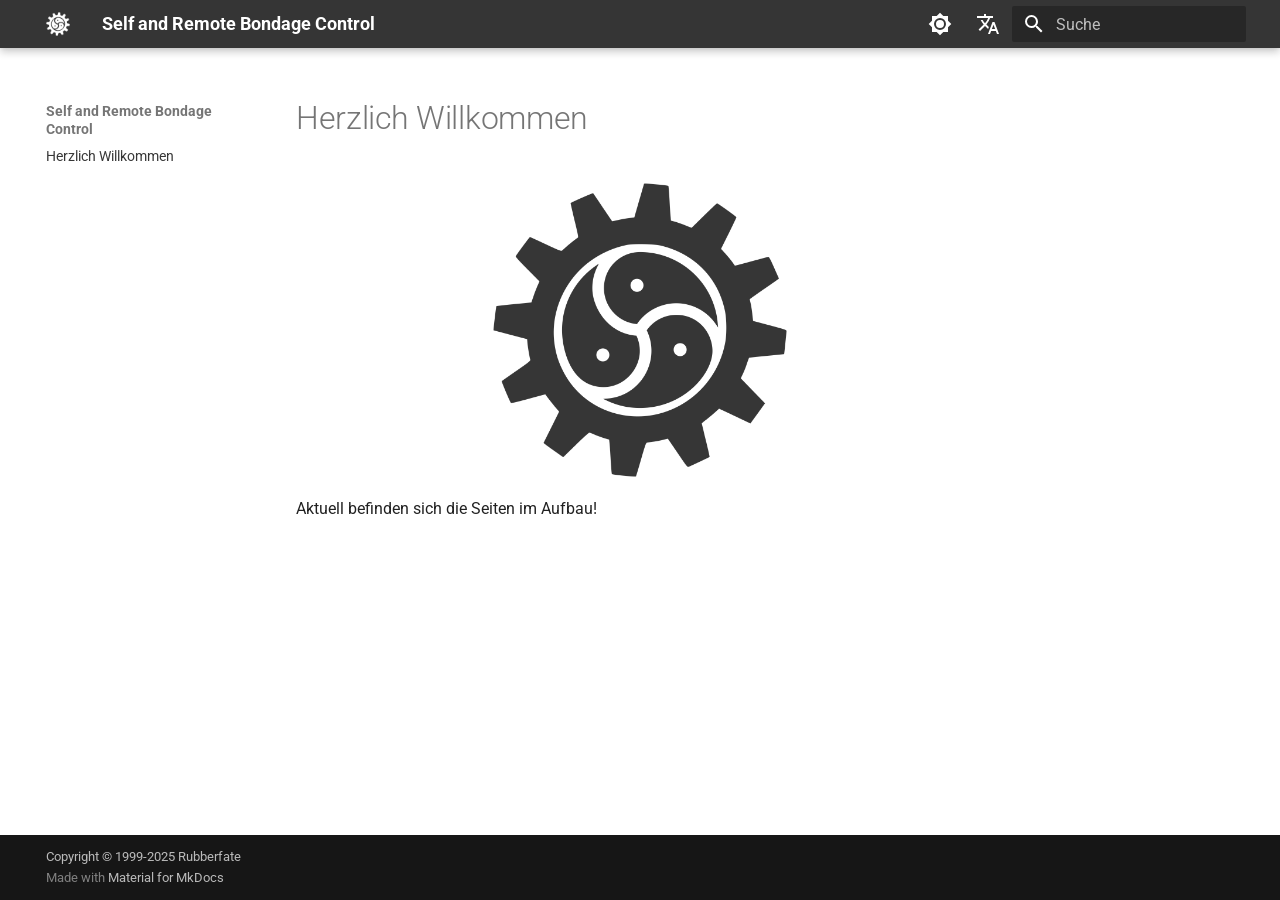
==== commit a413ee47: "Images changes during switching from light to dark." ====
--- a/de/index.html
+++ b/de/index.html
@@ -18,7 +18,7 @@
       
       
       <link rel="icon" href="../assets/favicon.ico">
-      <meta name="generator" content="mkdocs-1.5.3, mkdocs-material-9.5.3">
+      <meta name="generator" content="mkdocs-1.6.1, mkdocs-material-9.6.12">
     
     
       
@@ -26,7 +26,7 @@
       
     
     
-      <link rel="stylesheet" href="../assets/stylesheets/main.50c56a3b.min.css">
+      <link rel="stylesheet" href="../assets/stylesheets/main.2afb09e1.min.css">
       
         
         <link rel="stylesheet" href="../assets/stylesheets/palette.06af60db.min.css">
@@ -48,9 +48,9 @@
       
     
     
-      <link rel="stylesheet" href="css/custom.css">
-    
-    <script>__md_scope=new URL(".",location),__md_hash=e=>[...e].reduce((e,_)=>(e<<5)-e+_.charCodeAt(0),0),__md_get=(e,_=localStorage,t=__md_scope)=>JSON.parse(_.getItem(t.pathname+"."+e)),__md_set=(e,_,t=localStorage,a=__md_scope)=>{try{t.setItem(a.pathname+"."+e,JSON.stringify(_))}catch(e){}}</script>
+      <link rel="stylesheet" href="../css/custom.css">
+    
+    <script>__md_scope=new URL(".",location),__md_hash=e=>[...e].reduce(((e,_)=>(e<<5)-e+_.charCodeAt(0)),0),__md_get=(e,_=localStorage,t=__md_scope)=>JSON.parse(_.getItem(t.pathname+"."+e)),__md_set=(e,_,t=localStorage,a=__md_scope)=>{try{t.setItem(a.pathname+"."+e,JSON.stringify(_))}catch(e){}}</script>
     
       
 
@@ -58,17 +58,15 @@
     
     
    <link href="../assets/stylesheets/glightbox.min.css" rel="stylesheet"/><style>
-        html.glightbox-open { overflow: initial; height: 100%; }
-        .gslide-title { margin-top: 0px; user-select: text; }
-        .gslide-desc { color: #666; user-select: text; }
-        .gslide-image img { background: white; }
-        
-            .gscrollbar-fixer { padding-right: 15px; }
-            .gdesc-inner { font-size: 0.75rem; }
-            body[data-md-color-scheme="slate"] .gdesc-inner { background: var(--md-default-bg-color);}
-            body[data-md-color-scheme="slate"] .gslide-title { color: var(--md-default-fg-color);}
-            body[data-md-color-scheme="slate"] .gslide-desc { color: var(--md-default-fg-color);}
-            </style> <script src="../assets/javascripts/glightbox.min.js"></script></head>
+    html.glightbox-open { overflow: initial; height: 100%; }
+    .gslide-title { margin-top: 0px; user-select: text; }
+    .gslide-desc { color: #666; user-select: text; }
+    .gslide-image img { background: white; }
+    .gscrollbar-fixer { padding-right: 15px; }
+    .gdesc-inner { font-size: 0.75rem; }
+    body[data-md-color-scheme="slate"] .gdesc-inner { background: var(--md-default-bg-color);}
+    body[data-md-color-scheme="slate"] .gslide-title { color: var(--md-default-fg-color);}
+    body[data-md-color-scheme="slate"] .gslide-desc { color: var(--md-default-fg-color);}</style> <script src="../assets/javascripts/glightbox.min.js"></script></head>
   
   
     
@@ -110,7 +108,7 @@
     </a>
     <label class="md-header__button md-icon" for="__drawer">
       
-      <svg xmlns="http://www.w3.org/2000/svg" viewBox="0 0 24 24"><path d="M3 6h18v2H3V6m0 5h18v2H3v-2m0 5h18v2H3v-2Z"/></svg>
+      <svg xmlns="http://www.w3.org/2000/svg" viewBox="0 0 24 24"><path d="M3 6h18v2H3zm0 5h18v2H3zm0 5h18v2H3z"/></svg>
     </label>
     <div class="md-header__title" data-md-component="header-title">
       <div class="md-header__ellipsis">
@@ -138,7 +136,7 @@
     <input class="md-option" data-md-color-media="" data-md-color-scheme="default" data-md-color-primary="custom" data-md-color-accent="indigo"  aria-label="Switch to dark mode"  type="radio" name="__palette" id="__palette_0">
     
       <label class="md-header__button md-icon" title="Switch to dark mode" for="__palette_1" hidden>
-        <svg xmlns="http://www.w3.org/2000/svg" viewBox="0 0 24 24"><path d="M12 8a4 4 0 0 0-4 4 4 4 0 0 0 4 4 4 4 0 0 0 4-4 4 4 0 0 0-4-4m0 10a6 6 0 0 1-6-6 6 6 0 0 1 6-6 6 6 0 0 1 6 6 6 6 0 0 1-6 6m8-9.31V4h-4.69L12 .69 8.69 4H4v4.69L.69 12 4 15.31V20h4.69L12 23.31 15.31 20H20v-4.69L23.31 12 20 8.69Z"/></svg>
+        <svg xmlns="http://www.w3.org/2000/svg" viewBox="0 0 24 24"><path d="M12 8a4 4 0 0 0-4 4 4 4 0 0 0 4 4 4 4 0 0 0 4-4 4 4 0 0 0-4-4m0 10a6 6 0 0 1-6-6 6 6 0 0 1 6-6 6 6 0 0 1 6 6 6 6 0 0 1-6 6m8-9.31V4h-4.69L12 .69 8.69 4H4v4.69L.69 12 4 15.31V20h4.69L12 23.31 15.31 20H20v-4.69L23.31 12z"/></svg>
       </label>
     
   
@@ -148,7 +146,7 @@
     <input class="md-option" data-md-color-media="" data-md-color-scheme="slate" data-md-color-primary="grey" data-md-color-accent="indigo"  aria-label="Switch to light mode"  type="radio" name="__palette" id="__palette_1">
     
       <label class="md-header__button md-icon" title="Switch to light mode" for="__palette_0" hidden>
-        <svg xmlns="http://www.w3.org/2000/svg" viewBox="0 0 24 24"><path d="M12 18c-.89 0-1.74-.2-2.5-.55C11.56 16.5 13 14.42 13 12c0-2.42-1.44-4.5-3.5-5.45C10.26 6.2 11.11 6 12 6a6 6 0 0 1 6 6 6 6 0 0 1-6 6m8-9.31V4h-4.69L12 .69 8.69 4H4v4.69L.69 12 4 15.31V20h4.69L12 23.31 15.31 20H20v-4.69L23.31 12 20 8.69Z"/></svg>
+        <svg xmlns="http://www.w3.org/2000/svg" viewBox="0 0 24 24"><path d="M12 18c-.89 0-1.74-.2-2.5-.55C11.56 16.5 13 14.42 13 12s-1.44-4.5-3.5-5.45C10.26 6.2 11.11 6 12 6a6 6 0 0 1 6 6 6 6 0 0 1-6 6m8-9.31V4h-4.69L12 .69 8.69 4H4v4.69L.69 12 4 15.31V20h4.69L12 23.31 15.31 20H20v-4.69L23.31 12z"/></svg>
       </label>
     
   
@@ -156,14 +154,14 @@
       
     
     
-      <script>var media,input,key,value,palette=__md_get("__palette");if(palette&&palette.color){"(prefers-color-scheme)"===palette.color.media&&(media=matchMedia("(prefers-color-scheme: light)"),input=document.querySelector(media.matches?"[data-md-color-media='(prefers-color-scheme: light)']":"[data-md-color-media='(prefers-color-scheme: dark)']"),palette.color.media=input.getAttribute("data-md-color-media"),palette.color.scheme=input.getAttribute("data-md-color-scheme"),palette.color.primary=input.getAttribute("data-md-color-primary"),palette.color.accent=input.getAttribute("data-md-color-accent"));for([key,value]of Object.entries(palette.color))document.body.setAttribute("data-md-color-"+key,value)}</script>
+      <script>var palette=__md_get("__palette");if(palette&&palette.color){if("(prefers-color-scheme)"===palette.color.media){var media=matchMedia("(prefers-color-scheme: light)"),input=document.querySelector(media.matches?"[data-md-color-media='(prefers-color-scheme: light)']":"[data-md-color-media='(prefers-color-scheme: dark)']");palette.color.media=input.getAttribute("data-md-color-media"),palette.color.scheme=input.getAttribute("data-md-color-scheme"),palette.color.primary=input.getAttribute("data-md-color-primary"),palette.color.accent=input.getAttribute("data-md-color-accent")}for(var[key,value]of Object.entries(palette.color))document.body.setAttribute("data-md-color-"+key,value)}</script>
     
     
       <div class="md-header__option">
   <div class="md-select">
     
     <button class="md-header__button md-icon" aria-label="Sprache wechseln">
-      <svg xmlns="http://www.w3.org/2000/svg" viewBox="0 0 24 24"><path d="m12.87 15.07-2.54-2.51.03-.03A17.52 17.52 0 0 0 14.07 6H17V4h-7V2H8v2H1v2h11.17C11.5 7.92 10.44 9.75 9 11.35 8.07 10.32 7.3 9.19 6.69 8h-2c.73 1.63 1.73 3.17 2.98 4.56l-5.09 5.02L4 19l5-5 3.11 3.11.76-2.04M18.5 10h-2L12 22h2l1.12-3h4.75L21 22h2l-4.5-12m-2.62 7 1.62-4.33L19.12 17h-3.24Z"/></svg>
+      <svg xmlns="http://www.w3.org/2000/svg" viewBox="0 0 24 24"><path d="m12.87 15.07-2.54-2.51.03-.03A17.5 17.5 0 0 0 14.07 6H17V4h-7V2H8v2H1v2h11.17C11.5 7.92 10.44 9.75 9 11.35 8.07 10.32 7.3 9.19 6.69 8h-2c.73 1.63 1.73 3.17 2.98 4.56l-5.09 5.02L4 19l5-5 3.11 3.11zM18.5 10h-2L12 22h2l1.12-3h4.75L21 22h2zm-2.62 7 1.62-4.33L19.12 17z"/></svg>
     </button>
     <div class="md-select__inner">
       <ul class="md-select__list">
@@ -186,31 +184,33 @@
 </div>
     
     
-      <label class="md-header__button md-icon" for="__search">
-        
-        <svg xmlns="http://www.w3.org/2000/svg" viewBox="0 0 24 24"><path d="M9.5 3A6.5 6.5 0 0 1 16 9.5c0 1.61-.59 3.09-1.56 4.23l.27.27h.79l5 5-1.5 1.5-5-5v-.79l-.27-.27A6.516 6.516 0 0 1 9.5 16 6.5 6.5 0 0 1 3 9.5 6.5 6.5 0 0 1 9.5 3m0 2C7 5 5 7 5 9.5S7 14 9.5 14 14 12 14 9.5 12 5 9.5 5Z"/></svg>
-      </label>
-      <div class="md-search" data-md-component="search" role="dialog">
+      
+      
+        <label class="md-header__button md-icon" for="__search">
+          
+          <svg xmlns="http://www.w3.org/2000/svg" viewBox="0 0 24 24"><path d="M9.5 3A6.5 6.5 0 0 1 16 9.5c0 1.61-.59 3.09-1.56 4.23l.27.27h.79l5 5-1.5 1.5-5-5v-.79l-.27-.27A6.52 6.52 0 0 1 9.5 16 6.5 6.5 0 0 1 3 9.5 6.5 6.5 0 0 1 9.5 3m0 2C7 5 5 7 5 9.5S7 14 9.5 14 14 12 14 9.5 12 5 9.5 5"/></svg>
+        </label>
+        <div class="md-search" data-md-component="search" role="dialog">
   <label class="md-search__overlay" for="__search"></label>
   <div class="md-search__inner" role="search">
     <form class="md-search__form" name="search">
       <input type="text" class="md-search__input" name="query" aria-label="Suche" placeholder="Suche" autocapitalize="off" autocorrect="off" autocomplete="off" spellcheck="false" data-md-component="search-query" required>
       <label class="md-search__icon md-icon" for="__search">
         
-        <svg xmlns="http://www.w3.org/2000/svg" viewBox="0 0 24 24"><path d="M9.5 3A6.5 6.5 0 0 1 16 9.5c0 1.61-.59 3.09-1.56 4.23l.27.27h.79l5 5-1.5 1.5-5-5v-.79l-.27-.27A6.516 6.516 0 0 1 9.5 16 6.5 6.5 0 0 1 3 9.5 6.5 6.5 0 0 1 9.5 3m0 2C7 5 5 7 5 9.5S7 14 9.5 14 14 12 14 9.5 12 5 9.5 5Z"/></svg>
-        
-        <svg xmlns="http://www.w3.org/2000/svg" viewBox="0 0 24 24"><path d="M20 11v2H8l5.5 5.5-1.42 1.42L4.16 12l7.92-7.92L13.5 5.5 8 11h12Z"/></svg>
+        <svg xmlns="http://www.w3.org/2000/svg" viewBox="0 0 24 24"><path d="M9.5 3A6.5 6.5 0 0 1 16 9.5c0 1.61-.59 3.09-1.56 4.23l.27.27h.79l5 5-1.5 1.5-5-5v-.79l-.27-.27A6.52 6.52 0 0 1 9.5 16 6.5 6.5 0 0 1 3 9.5 6.5 6.5 0 0 1 9.5 3m0 2C7 5 5 7 5 9.5S7 14 9.5 14 14 12 14 9.5 12 5 9.5 5"/></svg>
+        
+        <svg xmlns="http://www.w3.org/2000/svg" viewBox="0 0 24 24"><path d="M20 11v2H8l5.5 5.5-1.42 1.42L4.16 12l7.92-7.92L13.5 5.5 8 11z"/></svg>
       </label>
       <nav class="md-search__options" aria-label="Suche">
         
           <a href="javascript:void(0)" class="md-search__icon md-icon" title="Teilen" aria-label="Teilen" data-clipboard data-clipboard-text="" data-md-component="search-share" tabindex="-1">
             
-            <svg xmlns="http://www.w3.org/2000/svg" viewBox="0 0 24 24"><path d="M18 16.08c-.76 0-1.44.3-1.96.77L8.91 12.7c.05-.23.09-.46.09-.7 0-.24-.04-.47-.09-.7l7.05-4.11c.54.5 1.25.81 2.04.81a3 3 0 0 0 3-3 3 3 0 0 0-3-3 3 3 0 0 0-3 3c0 .24.04.47.09.7L8.04 9.81C7.5 9.31 6.79 9 6 9a3 3 0 0 0-3 3 3 3 0 0 0 3 3c.79 0 1.5-.31 2.04-.81l7.12 4.15c-.05.21-.08.43-.08.66 0 1.61 1.31 2.91 2.92 2.91 1.61 0 2.92-1.3 2.92-2.91A2.92 2.92 0 0 0 18 16.08Z"/></svg>
+            <svg xmlns="http://www.w3.org/2000/svg" viewBox="0 0 24 24"><path d="M18 16.08c-.76 0-1.44.3-1.96.77L8.91 12.7c.05-.23.09-.46.09-.7s-.04-.47-.09-.7l7.05-4.11c.54.5 1.25.81 2.04.81a3 3 0 0 0 3-3 3 3 0 0 0-3-3 3 3 0 0 0-3 3c0 .24.04.47.09.7L8.04 9.81C7.5 9.31 6.79 9 6 9a3 3 0 0 0-3 3 3 3 0 0 0 3 3c.79 0 1.5-.31 2.04-.81l7.12 4.15c-.05.21-.08.43-.08.66 0 1.61 1.31 2.91 2.92 2.91s2.92-1.3 2.92-2.91A2.92 2.92 0 0 0 18 16.08"/></svg>
           </a>
         
         <button type="reset" class="md-search__icon md-icon" title="Zurücksetzen" aria-label="Zurücksetzen" tabindex="-1">
           
-          <svg xmlns="http://www.w3.org/2000/svg" viewBox="0 0 24 24"><path d="M19 6.41 17.59 5 12 10.59 6.41 5 5 6.41 10.59 12 5 17.59 6.41 19 12 13.41 17.59 19 19 17.59 13.41 12 19 6.41Z"/></svg>
+          <svg xmlns="http://www.w3.org/2000/svg" viewBox="0 0 24 24"><path d="M19 6.41 17.59 5 12 10.59 6.41 5 5 6.41 10.59 12 5 17.59 6.41 19 12 13.41 17.59 19 19 17.59 13.41 12z"/></svg>
         </button>
       </nav>
       
@@ -218,7 +218,7 @@
       
     </form>
     <div class="md-search__output">
-      <div class="md-search__scrollwrap" data-md-scrollfix>
+      <div class="md-search__scrollwrap" tabindex="0" data-md-scrollfix>
         <div class="md-search-result" data-md-component="search-result">
           <div class="md-search-result__meta">
             Suche wird initialisiert
@@ -229,6 +229,7 @@
     </div>
   </div>
 </div>
+      
     
     
   </nav>
@@ -285,8 +286,10 @@
       <a href="." class="md-nav__link md-nav__link--active">
         
   
+  
   <span class="md-ellipsis">
     Herzlich Willkommen
+    
   </span>
   
 
@@ -329,9 +332,11 @@
                   
 
 
+
 <h1 id="herzlich-willkommen">Herzlich Willkommen</h1>
 <figure>
-  <a class="glightbox" href="../assets/logo_gen2_dark_1024.png" data-type="image" data-width="auto" data-height="auto" data-desc-position="bottom"><img alt="Logo" src="../assets/logo_gen2_dark_1024.png" width="300" /></a>
+  <a class="glightbox" href="../assets/logo_gen2_dark_1024.png#only-light" data-type="image" data-width="auto" data-height="auto" data-desc-position="bottom"><img alt="Logo" src="../assets/logo_gen2_dark_1024.png#only-light" width="300" /></a>
+  <a class="glightbox" href="../assets/logo_gen2_white_1024.png#only-dark" data-type="image" data-width="auto" data-height="auto" data-desc-position="bottom"><img alt="Logo" src="../assets/logo_gen2_white_1024.png#only-dark" width="300" /></a>
 </figure>
 <p>Aktuell befinden sich die Seiten im Aufbau!</p>
 
@@ -386,11 +391,15 @@
       <div class="md-progress" data-md-component="progress" role="progressbar"></div>
     
     
-    <script id="__config" type="application/json">{"base": ".", "features": ["search.suggest", "search.highlight", "search.share", "navigation.path", "navigation.instant", "navigation.instant.progress", "navigation.tracking", "toc.follow"], "search": "../assets/javascripts/workers/search.f886a092.min.js", "translations": {"clipboard.copied": "In Zwischenablage kopiert", "clipboard.copy": "In Zwischenablage kopieren", "search.result.more.one": "1 weiteres Suchergebnis auf dieser Seite", "search.result.more.other": "# weitere Suchergebnisse auf dieser Seite", "search.result.none": "Keine Suchergebnisse", "search.result.one": "1 Suchergebnis", "search.result.other": "# Suchergebnisse", "search.result.placeholder": "Suchbegriff eingeben", "search.result.term.missing": "Es fehlt", "select.version": "Version ausw\u00e4hlen"}}</script>
-    
-    
-      <script src="../assets/javascripts/bundle.d7c377c4.min.js"></script>
-      
-    
-  <script>document$.subscribe(() => {const lightbox = GLightbox({"touchNavigation": true, "loop": false, "zoomable": true, "draggable": true, "openEffect": "zoom", "closeEffect": "zoom", "slideEffect": "slide"});})</script></body>
+    
+      
+      <script id="__config" type="application/json">{"base": ".", "features": ["search.suggest", "search.highlight", "search.share", "navigation.path", "navigation.instant", "navigation.instant.progress", "navigation.tracking", "toc.follow"], "search": "../assets/javascripts/workers/search.f8cc74c7.min.js", "tags": null, "translations": {"clipboard.copied": "In Zwischenablage kopiert", "clipboard.copy": "In Zwischenablage kopieren", "search.result.more.one": "1 weiteres Suchergebnis auf dieser Seite", "search.result.more.other": "# weitere Suchergebnisse auf dieser Seite", "search.result.none": "Keine Suchergebnisse", "search.result.one": "1 Suchergebnis", "search.result.other": "# Suchergebnisse", "search.result.placeholder": "Suchbegriff eingeben", "search.result.term.missing": "Es fehlt", "select.version": "Version ausw\u00e4hlen"}, "version": null}</script>
+    
+    
+      <script src="../assets/javascripts/bundle.c8b220af.min.js"></script>
+      
+    
+  <script id="init-glightbox">const lightbox = GLightbox({"touchNavigation": true, "loop": false, "zoomable": true, "draggable": true, "openEffect": "zoom", "closeEffect": "zoom", "slideEffect": "slide"});
+document$.subscribe(() => { lightbox.reload() });
+</script></body>
 </html>
--- a/assets/stylesheets/main.2afb09e1.min.css
+++ b/assets/stylesheets/main.2afb09e1.min.css
@@ -0,0 +1 @@
+@charset "UTF-8";html{-webkit-text-size-adjust:none;-moz-text-size-adjust:none;text-size-adjust:none;box-sizing:border-box}*,:after,:before{box-sizing:inherit}@media (prefers-reduced-motion){*,:after,:before{transition:none!important}}body{margin:0}a,button,input,label{-webkit-tap-highlight-color:transparent}a{color:inherit;text-decoration:none}hr{border:0;box-sizing:initial;display:block;height:.05rem;overflow:visible;padding:0}small{font-size:80%}sub,sup{line-height:1em}img{border-style:none}table{border-collapse:initial;border-spacing:0}td,th{font-weight:400;vertical-align:top}button{background:#0000;border:0;font-family:inherit;font-size:inherit;margin:0;padding:0}input{border:0;outline:none}:root{--md-primary-fg-color:#4051b5;--md-primary-fg-color--light:#5d6cc0;--md-primary-fg-color--dark:#303fa1;--md-primary-bg-color:#fff;--md-primary-bg-color--light:#ffffffb3;--md-accent-fg-color:#526cfe;--md-accent-fg-color--transparent:#526cfe1a;--md-accent-bg-color:#fff;--md-accent-bg-color--light:#ffffffb3}[data-md-color-scheme=default]{color-scheme:light}[data-md-color-scheme=default] img[src$="#gh-dark-mode-only"],[data-md-color-scheme=default] img[src$="#only-dark"]{display:none}:root,[data-md-color-scheme=default]{--md-hue:225deg;--md-default-fg-color:#000000de;--md-default-fg-color--light:#0000008a;--md-default-fg-color--lighter:#00000052;--md-default-fg-color--lightest:#00000012;--md-default-bg-color:#fff;--md-default-bg-color--light:#ffffffb3;--md-default-bg-color--lighter:#ffffff4d;--md-default-bg-color--lightest:#ffffff1f;--md-code-fg-color:#36464e;--md-code-bg-color:#f5f5f5;--md-code-hl-color:#4287ff;--md-code-hl-color--light:#4287ff1a;--md-code-hl-number-color:#d52a2a;--md-code-hl-special-color:#db1457;--md-code-hl-function-color:#a846b9;--md-code-hl-constant-color:#6e59d9;--md-code-hl-keyword-color:#3f6ec6;--md-code-hl-string-color:#1c7d4d;--md-code-hl-name-color:var(--md-code-fg-color);--md-code-hl-operator-color:var(--md-default-fg-color--light);--md-code-hl-punctuation-color:var(--md-default-fg-color--light);--md-code-hl-comment-color:var(--md-default-fg-color--light);--md-code-hl-generic-color:var(--md-default-fg-color--light);--md-code-hl-variable-color:var(--md-default-fg-color--light);--md-typeset-color:var(--md-default-fg-color);--md-typeset-a-color:var(--md-primary-fg-color);--md-typeset-del-color:#f5503d26;--md-typeset-ins-color:#0bd57026;--md-typeset-kbd-color:#fafafa;--md-typeset-kbd-accent-color:#fff;--md-typeset-kbd-border-color:#b8b8b8;--md-typeset-mark-color:#ffff0080;--md-typeset-table-color:#0000001f;--md-typeset-table-color--light:rgba(0,0,0,.035);--md-admonition-fg-color:var(--md-default-fg-color);--md-admonition-bg-color:var(--md-default-bg-color);--md-warning-fg-color:#000000de;--md-warning-bg-color:#ff9;--md-footer-fg-color:#fff;--md-footer-fg-color--light:#ffffffb3;--md-footer-fg-color--lighter:#ffffff73;--md-footer-bg-color:#000000de;--md-footer-bg-color--dark:#00000052;--md-shadow-z1:0 0.2rem 0.5rem #0000000d,0 0 0.05rem #0000001a;--md-shadow-z2:0 0.2rem 0.5rem #0000001a,0 0 0.05rem #00000040;--md-shadow-z3:0 0.2rem 0.5rem #0003,0 0 0.05rem #00000059}.md-icon svg{fill:currentcolor;display:block;height:1.2rem;width:1.2rem}body{-webkit-font-smoothing:antialiased;-moz-osx-font-smoothing:grayscale;--md-text-font-family:var(--md-text-font,_),-apple-system,BlinkMacSystemFont,Helvetica,Arial,sans-serif;--md-code-font-family:var(--md-code-font,_),SFMono-Regular,Consolas,Menlo,monospace}aside,body,input{font-feature-settings:"kern","liga";color:var(--md-typeset-color);font-family:var(--md-text-font-family)}code,kbd,pre{font-feature-settings:"kern";font-family:var(--md-code-font-family)}:root{--md-typeset-table-sort-icon:url('data:image/svg+xml;charset=utf-8,<svg xmlns="http://www.w3.org/2000/svg" viewBox="0 0 24 24"><path d="m18 21-4-4h3V7h-3l4-4 4 4h-3v10h3M2 19v-2h10v2M2 13v-2h7v2M2 7V5h4v2z"/></svg>');--md-typeset-table-sort-icon--asc:url('data:image/svg+xml;charset=utf-8,<svg xmlns="http://www.w3.org/2000/svg" viewBox="0 0 24 24"><path d="M19 17h3l-4 4-4-4h3V3h2M2 17h10v2H2M6 5v2H2V5m0 6h7v2H2z"/></svg>');--md-typeset-table-sort-icon--desc:url('data:image/svg+xml;charset=utf-8,<svg xmlns="http://www.w3.org/2000/svg" viewBox="0 0 24 24"><path d="M19 7h3l-4-4-4 4h3v14h2M2 17h10v2H2M6 5v2H2V5m0 6h7v2H2z"/></svg>')}.md-typeset{-webkit-print-color-adjust:exact;color-adjust:exact;font-size:.8rem;line-height:1.6;overflow-wrap:break-word}@media print{.md-typeset{font-size:.68rem}}.md-typeset blockquote,.md-typeset dl,.md-typeset figure,.md-typeset ol,.md-typeset pre,.md-typeset ul{margin-bottom:1em;margin-top:1em}.md-typeset h1{color:var(--md-default-fg-color--light);font-size:2em;line-height:1.3;margin:0 0 1.25em}.md-typeset h1,.md-typeset h2{font-weight:300;letter-spacing:-.01em}.md-typeset h2{font-size:1.5625em;line-height:1.4;margin:1.6em 0 .64em}.md-typeset h3{font-size:1.25em;font-weight:400;letter-spacing:-.01em;line-height:1.5;margin:1.6em 0 .8em}.md-typeset h2+h3{margin-top:.8em}.md-typeset h4{font-weight:700;letter-spacing:-.01em;margin:1em 0}.md-typeset h5,.md-typeset h6{color:var(--md-default-fg-color--light);font-size:.8em;font-weight:700;letter-spacing:-.01em;margin:1.25em 0}.md-typeset h5{text-transform:uppercase}.md-typeset h5 code{text-transform:none}.md-typeset hr{border-bottom:.05rem solid var(--md-default-fg-color--lightest);display:flow-root;margin:1.5em 0}.md-typeset a{color:var(--md-typeset-a-color);word-break:break-word}.md-typeset a,.md-typeset a:before{transition:color 125ms}.md-typeset a:focus,.md-typeset a:hover{color:var(--md-accent-fg-color)}.md-typeset a:focus code,.md-typeset a:hover code{background-color:var(--md-accent-fg-color--transparent)}.md-typeset a code{color:currentcolor;transition:background-color 125ms}.md-typeset a.focus-visible{outline-color:var(--md-accent-fg-color);outline-offset:.2rem}.md-typeset code,.md-typeset kbd,.md-typeset pre{color:var(--md-code-fg-color);direction:ltr;font-variant-ligatures:none}@media print{.md-typeset code,.md-typeset kbd,.md-typeset pre{white-space:pre-wrap}}.md-typeset code{background-color:var(--md-code-bg-color);border-radius:.1rem;-webkit-box-decoration-break:clone;box-decoration-break:clone;font-size:.85em;padding:0 .2941176471em;word-break:break-word}.md-typeset code:not(.focus-visible){-webkit-tap-highlight-color:transparent;outline:none}.md-typeset pre{display:flow-root;line-height:1.4;position:relative}.md-typeset pre>code{-webkit-box-decoration-break:slice;box-decoration-break:slice;box-shadow:none;display:block;margin:0;outline-color:var(--md-accent-fg-color);overflow:auto;padding:.7720588235em 1.1764705882em;scrollbar-color:var(--md-default-fg-color--lighter) #0000;scrollbar-width:thin;touch-action:auto;word-break:normal}.md-typeset pre>code:hover{scrollbar-color:var(--md-accent-fg-color) #0000}.md-typeset pre>code::-webkit-scrollbar{height:.2rem;width:.2rem}.md-typeset pre>code::-webkit-scrollbar-thumb{background-color:var(--md-default-fg-color--lighter)}.md-typeset pre>code::-webkit-scrollbar-thumb:hover{background-color:var(--md-accent-fg-color)}.md-typeset kbd{background-color:var(--md-typeset-kbd-color);border-radius:.1rem;box-shadow:0 .1rem 0 .05rem var(--md-typeset-kbd-border-color),0 .1rem 0 var(--md-typeset-kbd-border-color),0 -.1rem .2rem var(--md-typeset-kbd-accent-color) inset;color:var(--md-default-fg-color);display:inline-block;font-size:.75em;padding:0 .6666666667em;vertical-align:text-top;word-break:break-word}.md-typeset mark{background-color:var(--md-typeset-mark-color);-webkit-box-decoration-break:clone;box-decoration-break:clone;color:inherit;word-break:break-word}.md-typeset abbr{border-bottom:.05rem dotted var(--md-default-fg-color--light);cursor:help;text-decoration:none}.md-typeset small{opacity:.75}[dir=ltr] .md-typeset sub,[dir=ltr] .md-typeset sup{margin-left:.078125em}[dir=rtl] .md-typeset sub,[dir=rtl] .md-typeset sup{margin-right:.078125em}[dir=ltr] .md-typeset blockquote{padding-left:.6rem}[dir=rtl] .md-typeset blockquote{padding-right:.6rem}[dir=ltr] .md-typeset blockquote{border-left:.2rem solid var(--md-default-fg-color--lighter)}[dir=rtl] .md-typeset blockquote{border-right:.2rem solid var(--md-default-fg-color--lighter)}.md-typeset blockquote{color:var(--md-default-fg-color--light);margin-left:0;margin-right:0}.md-typeset ul{list-style-type:disc}.md-typeset ul[type]{list-style-type:revert-layer}[dir=ltr] .md-typeset ol,[dir=ltr] .md-typeset ul{margin-left:.625em}[dir=rtl] .md-typeset ol,[dir=rtl] .md-typeset ul{margin-right:.625em}.md-typeset ol,.md-typeset ul{padding:0}.md-typeset ol:not([hidden]),.md-typeset ul:not([hidden]){display:flow-root}.md-typeset ol ol,.md-typeset ul ol{list-style-type:lower-alpha}.md-typeset ol ol ol,.md-typeset ul ol ol{list-style-type:lower-roman}.md-typeset ol ol ol ol,.md-typeset ul ol ol ol{list-style-type:upper-alpha}.md-typeset ol ol ol ol ol,.md-typeset ul ol ol ol ol{list-style-type:upper-roman}.md-typeset ol[type],.md-typeset ul[type]{list-style-type:revert-layer}[dir=ltr] .md-typeset ol li,[dir=ltr] .md-typeset ul li{margin-left:1.25em}[dir=rtl] .md-typeset ol li,[dir=rtl] .md-typeset ul li{margin-right:1.25em}.md-typeset ol li,.md-typeset ul li{margin-bottom:.5em}.md-typeset ol li blockquote,.md-typeset ol li p,.md-typeset ul li blockquote,.md-typeset ul li p{margin:.5em 0}.md-typeset ol li:last-child,.md-typeset ul li:last-child{margin-bottom:0}[dir=ltr] .md-typeset ol li ol,[dir=ltr] .md-typeset ol li ul,[dir=ltr] .md-typeset ul li ol,[dir=ltr] .md-typeset ul li ul{margin-left:.625em}[dir=rtl] .md-typeset ol li ol,[dir=rtl] .md-typeset ol li ul,[dir=rtl] .md-typeset ul li ol,[dir=rtl] .md-typeset ul li ul{margin-right:.625em}.md-typeset ol li ol,.md-typeset ol li ul,.md-typeset ul li ol,.md-typeset ul li ul{margin-bottom:.5em;margin-top:.5em}[dir=ltr] .md-typeset dd{margin-left:1.875em}[dir=rtl] .md-typeset dd{margin-right:1.875em}.md-typeset dd{margin-bottom:1.5em;margin-top:1em}.md-typeset img,.md-typeset svg,.md-typeset video{height:auto;max-width:100%}.md-typeset img[align=left]{margin:1em 1em 1em 0}.md-typeset img[align=right]{margin:1em 0 1em 1em}.md-typeset img[align]:only-child{margin-top:0}.md-typeset figure{display:flow-root;margin:1em auto;max-width:100%;text-align:center;width:-moz-fit-content;width:fit-content}.md-typeset figure img{display:block;margin:0 auto}.md-typeset figcaption{font-style:italic;margin:1em auto;max-width:24rem}.md-typeset iframe{max-width:100%}.md-typeset table:not([class]){background-color:var(--md-default-bg-color);border:.05rem solid var(--md-typeset-table-color);border-radius:.1rem;display:inline-block;font-size:.64rem;max-width:100%;overflow:auto;touch-action:auto}@media print{.md-typeset table:not([class]){display:table}}.md-typeset table:not([class])+*{margin-top:1.5em}.md-typeset table:not([class]) td>:first-child,.md-typeset table:not([class]) th>:first-child{margin-top:0}.md-typeset table:not([class]) td>:last-child,.md-typeset table:not([class]) th>:last-child{margin-bottom:0}.md-typeset table:not([class]) td:not([align]),.md-typeset table:not([class]) th:not([align]){text-align:left}[dir=rtl] .md-typeset table:not([class]) td:not([align]),[dir=rtl] .md-typeset table:not([class]) th:not([align]){text-align:right}.md-typeset table:not([class]) th{font-weight:700;min-width:5rem;padding:.9375em 1.25em;vertical-align:top}.md-typeset table:not([class]) td{border-top:.05rem solid var(--md-typeset-table-color);padding:.9375em 1.25em;vertical-align:top}.md-typeset table:not([class]) tbody tr{transition:background-color 125ms}.md-typeset table:not([class]) tbody tr:hover{background-color:var(--md-typeset-table-color--light);box-shadow:0 .05rem 0 var(--md-default-bg-color) inset}.md-typeset table:not([class]) a{word-break:normal}.md-typeset table th[role=columnheader]{cursor:pointer}[dir=ltr] .md-typeset table th[role=columnheader]:after{margin-left:.5em}[dir=rtl] .md-typeset table th[role=columnheader]:after{margin-right:.5em}.md-typeset table th[role=columnheader]:after{content:"";display:inline-block;height:1.2em;-webkit-mask-image:var(--md-typeset-table-sort-icon);mask-image:var(--md-typeset-table-sort-icon);-webkit-mask-repeat:no-repeat;mask-repeat:no-repeat;-webkit-mask-size:contain;mask-size:contain;transition:background-color 125ms;vertical-align:text-bottom;width:1.2em}.md-typeset table th[role=columnheader]:hover:after{background-color:var(--md-default-fg-color--lighter)}.md-typeset table th[role=columnheader][aria-sort=ascending]:after{background-color:var(--md-default-fg-color--light);-webkit-mask-image:var(--md-typeset-table-sort-icon--asc);mask-image:var(--md-typeset-table-sort-icon--asc)}.md-typeset table th[role=columnheader][aria-sort=descending]:after{background-color:var(--md-default-fg-color--light);-webkit-mask-image:var(--md-typeset-table-sort-icon--desc);mask-image:var(--md-typeset-table-sort-icon--desc)}.md-typeset__scrollwrap{margin:1em -.8rem;overflow-x:auto;touch-action:auto}.md-typeset__table{display:inline-block;margin-bottom:.5em;padding:0 .8rem}@media print{.md-typeset__table{display:block}}html .md-typeset__table table{display:table;margin:0;overflow:hidden;width:100%}@media screen and (max-width:44.984375em){.md-content__inner>pre{margin:1em -.8rem}.md-content__inner>pre code{border-radius:0}}.md-typeset .md-author{border-radius:100%;display:block;flex-shrink:0;height:1.6rem;overflow:hidden;position:relative;transition:color 125ms,transform 125ms;width:1.6rem}.md-typeset .md-author img{display:block}.md-typeset .md-author--more{background:var(--md-default-fg-color--lightest);color:var(--md-default-fg-color--lighter);font-size:.6rem;font-weight:700;line-height:1.6rem;text-align:center}.md-typeset .md-author--long{height:2.4rem;width:2.4rem}.md-typeset a.md-author{transform:scale(1)}.md-typeset a.md-author img{border-radius:100%;filter:grayscale(100%) opacity(75%);transition:filter 125ms}.md-typeset a.md-author:focus,.md-typeset a.md-author:hover{transform:scale(1.1);z-index:1}.md-typeset a.md-author:focus img,.md-typeset a.md-author:hover img{filter:grayscale(0)}.md-banner{background-color:var(--md-footer-bg-color);color:var(--md-footer-fg-color);overflow:auto}@media print{.md-banner{display:none}}.md-banner--warning{background-color:var(--md-warning-bg-color);color:var(--md-warning-fg-color)}.md-banner__inner{font-size:.7rem;margin:.6rem auto;padding:0 .8rem}[dir=ltr] .md-banner__button{float:right}[dir=rtl] .md-banner__button{float:left}.md-banner__button{color:inherit;cursor:pointer;transition:opacity .25s}.no-js .md-banner__button{display:none}.md-banner__button:hover{opacity:.7}html{font-size:125%;height:100%;overflow-x:hidden}@media screen and (min-width:100em){html{font-size:137.5%}}@media screen and (min-width:125em){html{font-size:150%}}body{background-color:var(--md-default-bg-color);display:flex;flex-direction:column;font-size:.5rem;min-height:100%;position:relative;width:100%}@media print{body{display:block}}@media screen and (max-width:59.984375em){body[data-md-scrolllock]{position:fixed}}.md-grid{margin-left:auto;margin-right:auto;max-width:61rem}.md-container{display:flex;flex-direction:column;flex-grow:1}@media print{.md-container{display:block}}.md-main{flex-grow:1}.md-main__inner{display:flex;height:100%;margin-top:1.5rem}.md-ellipsis{overflow:hidden;text-overflow:ellipsis}.md-toggle{display:none}.md-option{height:0;opacity:0;position:absolute;width:0}.md-option:checked+label:not([hidden]){display:block}.md-option.focus-visible+label{outline-color:var(--md-accent-fg-color);outline-style:auto}.md-skip{background-color:var(--md-default-fg-color);border-radius:.1rem;color:var(--md-default-bg-color);font-size:.64rem;margin:.5rem;opacity:0;outline-color:var(--md-accent-fg-color);padding:.3rem .5rem;position:fixed;transform:translateY(.4rem);z-index:-1}.md-skip:focus{opacity:1;transform:translateY(0);transition:transform .25s cubic-bezier(.4,0,.2,1),opacity 175ms 75ms;z-index:10}@page{margin:25mm}:root{--md-clipboard-icon:url('data:image/svg+xml;charset=utf-8,<svg xmlns="http://www.w3.org/2000/svg" viewBox="0 0 24 24"><path d="M19 21H8V7h11m0-2H8a2 2 0 0 0-2 2v14a2 2 0 0 0 2 2h11a2 2 0 0 0 2-2V7a2 2 0 0 0-2-2m-3-4H4a2 2 0 0 0-2 2v14h2V3h12z"/></svg>')}.md-clipboard{border-radius:.1rem;color:var(--md-default-fg-color--lightest);cursor:pointer;height:1.5em;outline-color:var(--md-accent-fg-color);outline-offset:.1rem;position:absolute;right:.5em;top:.5em;transition:color .25s;width:1.5em;z-index:1}@media print{.md-clipboard{display:none}}.md-clipboard:not(.focus-visible){-webkit-tap-highlight-color:transparent;outline:none}:hover>.md-clipboard{color:var(--md-default-fg-color--light)}.md-clipboard:focus,.md-clipboard:hover{color:var(--md-accent-fg-color)}.md-clipboard:after{background-color:currentcolor;content:"";display:block;height:1.125em;margin:0 auto;-webkit-mask-image:var(--md-clipboard-icon);mask-image:var(--md-clipboard-icon);-webkit-mask-position:center;mask-position:center;-webkit-mask-repeat:no-repeat;mask-repeat:no-repeat;-webkit-mask-size:contain;mask-size:contain;width:1.125em}.md-clipboard--inline{cursor:pointer}.md-clipboard--inline code{transition:color .25s,background-color .25s}.md-clipboard--inline:focus code,.md-clipboard--inline:hover code{background-color:var(--md-accent-fg-color--transparent);color:var(--md-accent-fg-color)}.md-typeset .md-code__content{display:grid}@keyframes consent{0%{opacity:0;transform:translateY(100%)}to{opacity:1;transform:translateY(0)}}@keyframes overlay{0%{opacity:0}to{opacity:1}}.md-consent__overlay{animation:overlay .25s both;-webkit-backdrop-filter:blur(.1rem);backdrop-filter:blur(.1rem);background-color:#0000008a;height:100%;opacity:1;position:fixed;top:0;width:100%;z-index:5}.md-consent__inner{animation:consent .5s cubic-bezier(.1,.7,.1,1) both;background-color:var(--md-default-bg-color);border:0;border-radius:.1rem;bottom:0;box-shadow:0 0 .2rem #0000001a,0 .2rem .4rem #0003;max-height:100%;overflow:auto;padding:0;position:fixed;width:100%;z-index:5}.md-consent__form{padding:.8rem}.md-consent__settings{display:none;margin:1em 0}input:checked+.md-consent__settings{display:block}.md-consent__controls{margin-bottom:.8rem}.md-typeset .md-consent__controls .md-button{display:inline}@media screen and (max-width:44.984375em){.md-typeset .md-consent__controls .md-button{display:block;margin-top:.4rem;text-align:center;width:100%}}.md-consent label{cursor:pointer}.md-content{flex-grow:1;min-width:0}.md-content__inner{margin:0 .8rem 1.2rem;padding-top:.6rem}@media screen and (min-width:76.25em){[dir=ltr] .md-sidebar--primary:not([hidden])~.md-content>.md-content__inner{margin-left:1.2rem}[dir=ltr] .md-sidebar--secondary:not([hidden])~.md-content>.md-content__inner,[dir=rtl] .md-sidebar--primary:not([hidden])~.md-content>.md-content__inner{margin-right:1.2rem}[dir=rtl] .md-sidebar--secondary:not([hidden])~.md-content>.md-content__inner{margin-left:1.2rem}}.md-content__inner:before{content:"";display:block;height:.4rem}.md-content__inner>:last-child{margin-bottom:0}[dir=ltr] .md-content__button{float:right}[dir=rtl] .md-content__button{float:left}[dir=ltr] .md-content__button{margin-left:.4rem}[dir=rtl] .md-content__button{margin-right:.4rem}.md-content__button{margin:.4rem 0;padding:0}@media print{.md-content__button{display:none}}.md-typeset .md-content__button{color:var(--md-default-fg-color--lighter)}.md-content__button svg{display:inline;vertical-align:top}[dir=rtl] .md-content__button svg{transform:scaleX(-1)}[dir=ltr] .md-dialog{right:.8rem}[dir=rtl] .md-dialog{left:.8rem}.md-dialog{background-color:var(--md-default-fg-color);border-radius:.1rem;bottom:.8rem;box-shadow:var(--md-shadow-z3);min-width:11.1rem;opacity:0;padding:.4rem .6rem;pointer-events:none;position:fixed;transform:translateY(100%);transition:transform 0ms .4s,opacity .4s;z-index:4}@media print{.md-dialog{display:none}}.md-dialog--active{opacity:1;pointer-events:auto;transform:translateY(0);transition:transform .4s cubic-bezier(.075,.85,.175,1),opacity .4s}.md-dialog__inner{color:var(--md-default-bg-color);font-size:.7rem}.md-feedback{margin:2em 0 1em;text-align:center}.md-feedback fieldset{border:none;margin:0;padding:0}.md-feedback__title{font-weight:700;margin:1em auto}.md-feedback__inner{position:relative}.md-feedback__list{display:flex;flex-wrap:wrap;place-content:baseline center;position:relative}.md-feedback__list:hover .md-icon:not(:disabled){color:var(--md-default-fg-color--lighter)}:disabled .md-feedback__list{min-height:1.8rem}.md-feedback__icon{color:var(--md-default-fg-color--light);cursor:pointer;flex-shrink:0;margin:0 .1rem;transition:color 125ms}.md-feedback__icon:not(:disabled).md-icon:hover{color:var(--md-accent-fg-color)}.md-feedback__icon:disabled{color:var(--md-default-fg-color--lightest);pointer-events:none}.md-feedback__note{opacity:0;position:relative;transform:translateY(.4rem);transition:transform .4s cubic-bezier(.1,.7,.1,1),opacity .15s}.md-feedback__note>*{margin:0 auto;max-width:16rem}:disabled .md-feedback__note{opacity:1;transform:translateY(0)}@media print{.md-feedback{display:none}}.md-footer{background-color:var(--md-footer-bg-color);color:var(--md-footer-fg-color)}@media print{.md-footer{display:none}}.md-footer__inner{justify-content:space-between;overflow:auto;padding:.2rem}.md-footer__inner:not([hidden]){display:flex}.md-footer__link{align-items:end;display:flex;flex-grow:0.01;margin-bottom:.4rem;margin-top:1rem;max-width:100%;outline-color:var(--md-accent-fg-color);overflow:hidden;transition:opacity .25s}.md-footer__link:focus,.md-footer__link:hover{opacity:.7}[dir=rtl] .md-footer__link svg{transform:scaleX(-1)}@media screen and (max-width:44.984375em){.md-footer__link--prev{flex-shrink:0}.md-footer__link--prev .md-footer__title{display:none}}[dir=ltr] .md-footer__link--next{margin-left:auto}[dir=rtl] .md-footer__link--next{margin-right:auto}.md-footer__link--next{text-align:right}[dir=rtl] .md-footer__link--next{text-align:left}.md-footer__title{flex-grow:1;font-size:.9rem;margin-bottom:.7rem;max-width:calc(100% - 2.4rem);padding:0 1rem;white-space:nowrap}.md-footer__button{margin:.2rem;padding:.4rem}.md-footer__direction{font-size:.64rem;opacity:.7}.md-footer-meta{background-color:var(--md-footer-bg-color--dark)}.md-footer-meta__inner{display:flex;flex-wrap:wrap;justify-content:space-between;padding:.2rem}html .md-footer-meta.md-typeset a{color:var(--md-footer-fg-color--light)}html .md-footer-meta.md-typeset a:focus,html .md-footer-meta.md-typeset a:hover{color:var(--md-footer-fg-color)}.md-copyright{color:var(--md-footer-fg-color--lighter);font-size:.64rem;margin:auto .6rem;padding:.4rem 0;width:100%}@media screen and (min-width:45em){.md-copyright{width:auto}}.md-copyright__highlight{color:var(--md-footer-fg-color--light)}.md-social{display:inline-flex;gap:.2rem;margin:0 .4rem;padding:.2rem 0 .6rem}@media screen and (min-width:45em){.md-social{padding:.6rem 0}}.md-social__link{display:inline-block;height:1.6rem;text-align:center;width:1.6rem}.md-social__link:before{line-height:1.9}.md-social__link svg{fill:currentcolor;max-height:.8rem;vertical-align:-25%}.md-typeset .md-button{border:.1rem solid;border-radius:.1rem;color:var(--md-primary-fg-color);cursor:pointer;display:inline-block;font-weight:700;padding:.625em 2em;transition:color 125ms,background-color 125ms,border-color 125ms}.md-typeset .md-button--primary{background-color:var(--md-primary-fg-color);border-color:var(--md-primary-fg-color);color:var(--md-primary-bg-color)}.md-typeset .md-button:focus,.md-typeset .md-button:hover{background-color:var(--md-accent-fg-color);border-color:var(--md-accent-fg-color);color:var(--md-accent-bg-color)}[dir=ltr] .md-typeset .md-input{border-top-left-radius:.1rem}[dir=ltr] .md-typeset .md-input,[dir=rtl] .md-typeset .md-input{border-top-right-radius:.1rem}[dir=rtl] .md-typeset .md-input{border-top-left-radius:.1rem}.md-typeset .md-input{border-bottom:.1rem solid var(--md-default-fg-color--lighter);box-shadow:var(--md-shadow-z1);font-size:.8rem;height:1.8rem;padding:0 .6rem;transition:border .25s,box-shadow .25s}.md-typeset .md-input:focus,.md-typeset .md-input:hover{border-bottom-color:var(--md-accent-fg-color);box-shadow:var(--md-shadow-z2)}.md-typeset .md-input--stretch{width:100%}.md-header{background-color:var(--md-primary-fg-color);box-shadow:0 0 .2rem #0000,0 .2rem .4rem #0000;color:var(--md-primary-bg-color);display:block;left:0;position:sticky;right:0;top:0;z-index:4}@media print{.md-header{display:none}}.md-header[hidden]{transform:translateY(-100%);transition:transform .25s cubic-bezier(.8,0,.6,1),box-shadow .25s}.md-header--shadow{box-shadow:0 0 .2rem #0000001a,0 .2rem .4rem #0003;transition:transform .25s cubic-bezier(.1,.7,.1,1),box-shadow .25s}.md-header__inner{align-items:center;display:flex;padding:0 .2rem}.md-header__button{color:currentcolor;cursor:pointer;margin:.2rem;outline-color:var(--md-accent-fg-color);padding:.4rem;position:relative;transition:opacity .25s;vertical-align:middle;z-index:1}.md-header__button:hover{opacity:.7}.md-header__button:not([hidden]){display:inline-block}.md-header__button:not(.focus-visible){-webkit-tap-highlight-color:transparent;outline:none}.md-header__button.md-logo{margin:.2rem;padding:.4rem}@media screen and (max-width:76.234375em){.md-header__button.md-logo{display:none}}.md-header__button.md-logo img,.md-header__button.md-logo svg{fill:currentcolor;display:block;height:1.2rem;width:auto}@media screen and (min-width:60em){.md-header__button[for=__search]{display:none}}.no-js .md-header__button[for=__search]{display:none}[dir=rtl] .md-header__button[for=__search] svg{transform:scaleX(-1)}@media screen and (min-width:76.25em){.md-header__button[for=__drawer]{display:none}}.md-header__topic{display:flex;max-width:100%;position:absolute;transition:transform .4s cubic-bezier(.1,.7,.1,1),opacity .15s;white-space:nowrap}.md-header__topic+.md-header__topic{opacity:0;pointer-events:none;transform:translateX(1.25rem);transition:transform .4s cubic-bezier(1,.7,.1,.1),opacity .15s;z-index:-1}[dir=rtl] .md-header__topic+.md-header__topic{transform:translateX(-1.25rem)}.md-header__topic:first-child{font-weight:700}[dir=ltr] .md-header__title{margin-left:1rem;margin-right:.4rem}[dir=rtl] .md-header__title{margin-left:.4rem;margin-right:1rem}.md-header__title{flex-grow:1;font-size:.9rem;height:2.4rem;line-height:2.4rem}.md-header__title--active .md-header__topic{opacity:0;pointer-events:none;transform:translateX(-1.25rem);transition:transform .4s cubic-bezier(1,.7,.1,.1),opacity .15s;z-index:-1}[dir=rtl] .md-header__title--active .md-header__topic{transform:translateX(1.25rem)}.md-header__title--active .md-header__topic+.md-header__topic{opacity:1;pointer-events:auto;transform:translateX(0);transition:transform .4s cubic-bezier(.1,.7,.1,1),opacity .15s;z-index:0}.md-header__title>.md-header__ellipsis{height:100%;position:relative;width:100%}.md-header__option{display:flex;flex-shrink:0;max-width:100%;transition:max-width 0ms .25s,opacity .25s .25s;white-space:nowrap}[data-md-toggle=search]:checked~.md-header .md-header__option{max-width:0;opacity:0;transition:max-width 0ms,opacity 0ms}.md-header__option>input{bottom:0}.md-header__source{display:none}@media screen and (min-width:60em){[dir=ltr] .md-header__source{margin-left:1rem}[dir=rtl] .md-header__source{margin-right:1rem}.md-header__source{display:block;max-width:11.7rem;width:11.7rem}}@media screen and (min-width:76.25em){[dir=ltr] .md-header__source{margin-left:1.4rem}[dir=rtl] .md-header__source{margin-right:1.4rem}}.md-meta{color:var(--md-default-fg-color--light);font-size:.7rem;line-height:1.3}.md-meta__list{display:inline-flex;flex-wrap:wrap;list-style:none;margin:0;padding:0}.md-meta__item:not(:last-child):after{content:"·";margin-left:.2rem;margin-right:.2rem}.md-meta__link{color:var(--md-typeset-a-color)}.md-meta__link:focus,.md-meta__link:hover{color:var(--md-accent-fg-color)}.md-draft{background-color:#ff1744;border-radius:.125em;color:#fff;display:inline-block;font-weight:700;padding-left:.5714285714em;padding-right:.5714285714em}:root{--md-nav-icon--prev:url('data:image/svg+xml;charset=utf-8,<svg xmlns="http://www.w3.org/2000/svg" viewBox="0 0 24 24"><path d="M20 11v2H8l5.5 5.5-1.42 1.42L4.16 12l7.92-7.92L13.5 5.5 8 11z"/></svg>');--md-nav-icon--next:url('data:image/svg+xml;charset=utf-8,<svg xmlns="http://www.w3.org/2000/svg" viewBox="0 0 24 24"><path d="M8.59 16.58 13.17 12 8.59 7.41 10 6l6 6-6 6z"/></svg>');--md-toc-icon:url('data:image/svg+xml;charset=utf-8,<svg xmlns="http://www.w3.org/2000/svg" viewBox="0 0 24 24"><path d="M3 9h14V7H3zm0 4h14v-2H3zm0 4h14v-2H3zm16 0h2v-2h-2zm0-10v2h2V7zm0 6h2v-2h-2z"/></svg>')}.md-nav{font-size:.7rem;line-height:1.3}.md-nav__title{color:var(--md-default-fg-color--light);display:block;font-weight:700;overflow:hidden;padding:0 .6rem;text-overflow:ellipsis}.md-nav__title .md-nav__button{display:none}.md-nav__title .md-nav__button img{height:100%;width:auto}.md-nav__title .md-nav__button.md-logo img,.md-nav__title .md-nav__button.md-logo svg{fill:currentcolor;display:block;height:2.4rem;max-width:100%;object-fit:contain;width:auto}.md-nav__list{list-style:none;margin:0;padding:0}.md-nav__link{align-items:flex-start;display:flex;gap:.4rem;margin-top:.625em;scroll-snap-align:start;transition:color 125ms}.md-nav__link--passed{color:var(--md-default-fg-color--light)}.md-nav__item .md-nav__link--active,.md-nav__item .md-nav__link--active code{color:var(--md-typeset-a-color)}.md-nav__link .md-ellipsis{position:relative}[dir=ltr] .md-nav__link .md-icon:last-child{margin-left:auto}[dir=rtl] .md-nav__link .md-icon:last-child{margin-right:auto}.md-nav__link svg{fill:currentcolor;flex-shrink:0;height:1.3em;position:relative}.md-nav__link[for]:focus,.md-nav__link[for]:hover,.md-nav__link[href]:focus,.md-nav__link[href]:hover{color:var(--md-accent-fg-color);cursor:pointer}.md-nav__link.focus-visible{outline-color:var(--md-accent-fg-color);outline-offset:.2rem}.md-nav--primary .md-nav__link[for=__toc]{display:none}.md-nav--primary .md-nav__link[for=__toc] .md-icon:after{background-color:currentcolor;display:block;height:100%;-webkit-mask-image:var(--md-toc-icon);mask-image:var(--md-toc-icon);width:100%}.md-nav--primary .md-nav__link[for=__toc]~.md-nav{display:none}.md-nav__container>.md-nav__link{margin-top:0}.md-nav__container>.md-nav__link:first-child{flex-grow:1;min-width:0}.md-nav__icon{flex-shrink:0}.md-nav__source{display:none}@media screen and (max-width:76.234375em){.md-nav--primary,.md-nav--primary .md-nav{background-color:var(--md-default-bg-color);display:flex;flex-direction:column;height:100%;left:0;position:absolute;right:0;top:0;z-index:1}.md-nav--primary .md-nav__item,.md-nav--primary .md-nav__title{font-size:.8rem;line-height:1.5}.md-nav--primary .md-nav__title{background-color:var(--md-default-fg-color--lightest);color:var(--md-default-fg-color--light);cursor:pointer;height:5.6rem;line-height:2.4rem;padding:3rem .8rem .2rem;position:relative;white-space:nowrap}[dir=ltr] .md-nav--primary .md-nav__title .md-nav__icon{left:.4rem}[dir=rtl] .md-nav--primary .md-nav__title .md-nav__icon{right:.4rem}.md-nav--primary .md-nav__title .md-nav__icon{display:block;height:1.2rem;margin:.2rem;position:absolute;top:.4rem;width:1.2rem}.md-nav--primary .md-nav__title .md-nav__icon:after{background-color:currentcolor;content:"";display:block;height:100%;-webkit-mask-image:var(--md-nav-icon--prev);mask-image:var(--md-nav-icon--prev);-webkit-mask-position:center;mask-position:center;-webkit-mask-repeat:no-repeat;mask-repeat:no-repeat;-webkit-mask-size:contain;mask-size:contain;width:100%}.md-nav--primary .md-nav__title~.md-nav__list{background-color:var(--md-default-bg-color);box-shadow:0 .05rem 0 var(--md-default-fg-color--lightest) inset;overflow-y:auto;scroll-snap-type:y mandatory;touch-action:pan-y}.md-nav--primary .md-nav__title~.md-nav__list>:first-child{border-top:0}.md-nav--primary .md-nav__title[for=__drawer]{background-color:var(--md-primary-fg-color);color:var(--md-primary-bg-color);font-weight:700}.md-nav--primary .md-nav__title .md-logo{display:block;left:.2rem;margin:.2rem;padding:.4rem;position:absolute;right:.2rem;top:.2rem}.md-nav--primary .md-nav__list{flex:1}.md-nav--primary .md-nav__item{border-top:.05rem solid var(--md-default-fg-color--lightest)}.md-nav--primary .md-nav__item--active>.md-nav__link{color:var(--md-typeset-a-color)}.md-nav--primary .md-nav__item--active>.md-nav__link:focus,.md-nav--primary .md-nav__item--active>.md-nav__link:hover{color:var(--md-accent-fg-color)}.md-nav--primary .md-nav__link{margin-top:0;padding:.6rem .8rem}.md-nav--primary .md-nav__link svg{margin-top:.1em}.md-nav--primary .md-nav__link>.md-nav__link{padding:0}[dir=ltr] .md-nav--primary .md-nav__link .md-nav__icon{margin-right:-.2rem}[dir=rtl] .md-nav--primary .md-nav__link .md-nav__icon{margin-left:-.2rem}.md-nav--primary .md-nav__link .md-nav__icon{font-size:1.2rem;height:1.2rem;width:1.2rem}.md-nav--primary .md-nav__link .md-nav__icon:after{background-color:currentcolor;content:"";display:block;height:100%;-webkit-mask-image:var(--md-nav-icon--next);mask-image:var(--md-nav-icon--next);-webkit-mask-position:center;mask-position:center;-webkit-mask-repeat:no-repeat;mask-repeat:no-repeat;-webkit-mask-size:contain;mask-size:contain;width:100%}[dir=rtl] .md-nav--primary .md-nav__icon:after{transform:scale(-1)}.md-nav--primary .md-nav--secondary .md-nav{background-color:initial;position:static}[dir=ltr] .md-nav--primary .md-nav--secondary .md-nav .md-nav__link{padding-left:1.4rem}[dir=rtl] .md-nav--primary .md-nav--secondary .md-nav .md-nav__link{padding-right:1.4rem}[dir=ltr] .md-nav--primary .md-nav--secondary .md-nav .md-nav .md-nav__link{padding-left:2rem}[dir=rtl] .md-nav--primary .md-nav--secondary .md-nav .md-nav .md-nav__link{padding-right:2rem}[dir=ltr] .md-nav--primary .md-nav--secondary .md-nav .md-nav .md-nav .md-nav__link{padding-left:2.6rem}[dir=rtl] .md-nav--primary .md-nav--secondary .md-nav .md-nav .md-nav .md-nav__link{padding-right:2.6rem}[dir=ltr] .md-nav--primary .md-nav--secondary .md-nav .md-nav .md-nav .md-nav .md-nav__link{padding-left:3.2rem}[dir=rtl] .md-nav--primary .md-nav--secondary .md-nav .md-nav .md-nav .md-nav .md-nav__link{padding-right:3.2rem}.md-nav--secondary{background-color:initial}.md-nav__toggle~.md-nav{display:flex;opacity:0;transform:translateX(100%);transition:transform .25s cubic-bezier(.8,0,.6,1),opacity 125ms 50ms}[dir=rtl] .md-nav__toggle~.md-nav{transform:translateX(-100%)}.md-nav__toggle:checked~.md-nav{opacity:1;transform:translateX(0);transition:transform .25s cubic-bezier(.4,0,.2,1),opacity 125ms 125ms}.md-nav__toggle:checked~.md-nav>.md-nav__list{-webkit-backface-visibility:hidden;backface-visibility:hidden}}@media screen and (max-width:59.984375em){.md-nav--primary .md-nav__link[for=__toc]{display:flex}.md-nav--primary .md-nav__link[for=__toc] .md-icon:after{content:""}.md-nav--primary .md-nav__link[for=__toc]+.md-nav__link{display:none}.md-nav--primary .md-nav__link[for=__toc]~.md-nav{display:flex}.md-nav__source{background-color:var(--md-primary-fg-color--dark);color:var(--md-primary-bg-color);display:block;padding:0 .2rem}}@media screen and (min-width:60em) and (max-width:76.234375em){.md-nav--integrated .md-nav__link[for=__toc]{display:flex}.md-nav--integrated .md-nav__link[for=__toc] .md-icon:after{content:""}.md-nav--integrated .md-nav__link[for=__toc]+.md-nav__link{display:none}.md-nav--integrated .md-nav__link[for=__toc]~.md-nav{display:flex}}@media screen and (min-width:60em){.md-nav{margin-bottom:-.4rem}.md-nav--secondary .md-nav__title{background:var(--md-default-bg-color);box-shadow:0 0 .4rem .4rem var(--md-default-bg-color);position:sticky;top:0;z-index:1}.md-nav--secondary .md-nav__title[for=__toc]{scroll-snap-align:start}.md-nav--secondary .md-nav__title .md-nav__icon{display:none}[dir=ltr] .md-nav--secondary .md-nav__list{padding-left:.6rem}[dir=rtl] .md-nav--secondary .md-nav__list{padding-right:.6rem}.md-nav--secondary .md-nav__list{padding-bottom:.4rem}[dir=ltr] .md-nav--secondary .md-nav__item>.md-nav__link{margin-right:.4rem}[dir=rtl] .md-nav--secondary .md-nav__item>.md-nav__link{margin-left:.4rem}}@media screen and (min-width:76.25em){.md-nav{margin-bottom:-.4rem;transition:max-height .25s cubic-bezier(.86,0,.07,1)}.md-nav--primary .md-nav__title{background:var(--md-default-bg-color);box-shadow:0 0 .4rem .4rem var(--md-default-bg-color);position:sticky;top:0;z-index:1}.md-nav--primary .md-nav__title[for=__drawer]{scroll-snap-align:start}.md-nav--primary .md-nav__title .md-nav__icon{display:none}[dir=ltr] .md-nav--primary .md-nav__list{padding-left:.6rem}[dir=rtl] .md-nav--primary .md-nav__list{padding-right:.6rem}.md-nav--primary .md-nav__list{padding-bottom:.4rem}[dir=ltr] .md-nav--primary .md-nav__item>.md-nav__link{margin-right:.4rem}[dir=rtl] .md-nav--primary .md-nav__item>.md-nav__link{margin-left:.4rem}.md-nav__toggle~.md-nav{display:grid;grid-template-rows:minmax(.4rem,0fr);opacity:0;transition:grid-template-rows .25s cubic-bezier(.86,0,.07,1),opacity .25s,visibility 0ms .25s;visibility:collapse}.md-nav__toggle~.md-nav>.md-nav__list{overflow:hidden}.md-nav__toggle.md-toggle--indeterminate~.md-nav,.md-nav__toggle:checked~.md-nav{grid-template-rows:minmax(.4rem,1fr);opacity:1;transition:grid-template-rows .25s cubic-bezier(.86,0,.07,1),opacity .15s .1s,visibility 0ms;visibility:visible}.md-nav__toggle.md-toggle--indeterminate~.md-nav{transition:none}.md-nav__item--nested>.md-nav>.md-nav__title{display:none}.md-nav__item--section{display:block;margin:1.25em 0}.md-nav__item--section:last-child{margin-bottom:0}.md-nav__item--section>.md-nav__link{font-weight:700}.md-nav__item--section>.md-nav__link[for]{color:var(--md-default-fg-color--light)}.md-nav__item--section>.md-nav__link:not(.md-nav__container){pointer-events:none}.md-nav__item--section>.md-nav__link .md-icon,.md-nav__item--section>.md-nav__link>[for]{display:none}[dir=ltr] .md-nav__item--section>.md-nav{margin-left:-.6rem}[dir=rtl] .md-nav__item--section>.md-nav{margin-right:-.6rem}.md-nav__item--section>.md-nav{display:block;opacity:1;visibility:visible}.md-nav__item--section>.md-nav>.md-nav__list>.md-nav__item{padding:0}.md-nav__icon{border-radius:100%;height:.9rem;transition:background-color .25s;width:.9rem}.md-nav__icon:hover{background-color:var(--md-accent-fg-color--transparent)}.md-nav__icon:after{background-color:currentcolor;border-radius:100%;content:"";display:inline-block;height:100%;-webkit-mask-image:var(--md-nav-icon--next);mask-image:var(--md-nav-icon--next);-webkit-mask-position:center;mask-position:center;-webkit-mask-repeat:no-repeat;mask-repeat:no-repeat;-webkit-mask-size:contain;mask-size:contain;transition:transform .25s;vertical-align:-.1rem;width:100%}[dir=rtl] .md-nav__icon:after{transform:rotate(180deg)}.md-nav__item--nested .md-nav__toggle:checked~.md-nav__link .md-nav__icon:after,.md-nav__item--nested .md-toggle--indeterminate~.md-nav__link .md-nav__icon:after{transform:rotate(90deg)}.md-nav--lifted>.md-nav__list>.md-nav__item,.md-nav--lifted>.md-nav__title{display:none}.md-nav--lifted>.md-nav__list>.md-nav__item--active{display:block}.md-nav--lifted>.md-nav__list>.md-nav__item--active>.md-nav__link{background:var(--md-default-bg-color);box-shadow:0 0 .4rem .4rem var(--md-default-bg-color);margin-top:0;position:sticky;top:0;z-index:1}.md-nav--lifted>.md-nav__list>.md-nav__item--active>.md-nav__link:not(.md-nav__container){pointer-events:none}.md-nav--lifted>.md-nav__list>.md-nav__item--active.md-nav__item--section{margin:0}[dir=ltr] .md-nav--lifted>.md-nav__list>.md-nav__item>.md-nav:not(.md-nav--secondary){margin-left:-.6rem}[dir=rtl] .md-nav--lifted>.md-nav__list>.md-nav__item>.md-nav:not(.md-nav--secondary){margin-right:-.6rem}.md-nav--lifted>.md-nav__list>.md-nav__item>[for]{color:var(--md-default-fg-color--light)}.md-nav--lifted .md-nav[data-md-level="1"]{grid-template-rows:minmax(.4rem,1fr);opacity:1;visibility:visible}[dir=ltr] .md-nav--integrated>.md-nav__list>.md-nav__item--active .md-nav--secondary{border-left:.05rem solid var(--md-primary-fg-color)}[dir=rtl] .md-nav--integrated>.md-nav__list>.md-nav__item--active .md-nav--secondary{border-right:.05rem solid var(--md-primary-fg-color)}.md-nav--integrated>.md-nav__list>.md-nav__item--active .md-nav--secondary{display:block;margin-bottom:1.25em;opacity:1;visibility:visible}.md-nav--integrated>.md-nav__list>.md-nav__item--active .md-nav--secondary>.md-nav__list{overflow:visible;padding-bottom:0}.md-nav--integrated>.md-nav__list>.md-nav__item--active .md-nav--secondary>.md-nav__title{display:none}}.md-pagination{font-size:.8rem;font-weight:700;gap:.4rem}.md-pagination,.md-pagination>*{align-items:center;display:flex;justify-content:center}.md-pagination>*{border-radius:.2rem;height:1.8rem;min-width:1.8rem;text-align:center}.md-pagination__current{background-color:var(--md-default-fg-color--lightest);color:var(--md-default-fg-color--light)}.md-pagination__link{transition:color 125ms,background-color 125ms}.md-pagination__link:focus,.md-pagination__link:hover{background-color:var(--md-accent-fg-color--transparent);color:var(--md-accent-fg-color)}.md-pagination__link:focus svg,.md-pagination__link:hover svg{color:var(--md-accent-fg-color)}.md-pagination__link.focus-visible{outline-color:var(--md-accent-fg-color);outline-offset:.2rem}.md-pagination__link svg{fill:currentcolor;color:var(--md-default-fg-color--lighter);display:block;max-height:100%;width:1.2rem}.md-post__back{border-bottom:.05rem solid var(--md-default-fg-color--lightest);margin-bottom:1.2rem;padding-bottom:1.2rem}@media screen and (max-width:76.234375em){.md-post__back{display:none}}[dir=rtl] .md-post__back svg{transform:scaleX(-1)}.md-post__authors{display:flex;flex-direction:column;gap:.6rem;margin:0 .6rem 1.2rem}.md-post .md-post__meta a{transition:color 125ms}.md-post .md-post__meta a:focus,.md-post .md-post__meta a:hover{color:var(--md-accent-fg-color)}.md-post__title{color:var(--md-default-fg-color--light);font-weight:700}.md-post--excerpt{margin-bottom:3.2rem}.md-post--excerpt .md-post__header{align-items:center;display:flex;gap:.6rem;min-height:1.6rem}.md-post--excerpt .md-post__authors{align-items:center;display:inline-flex;flex-direction:row;gap:.2rem;margin:0;min-height:2.4rem}[dir=ltr] .md-post--excerpt .md-post__meta .md-meta__list{margin-right:.4rem}[dir=rtl] .md-post--excerpt .md-post__meta .md-meta__list{margin-left:.4rem}.md-post--excerpt .md-post__content>:first-child{--md-scroll-margin:6rem;margin-top:0}.md-post>.md-nav--secondary{margin:1em 0}.md-profile{align-items:center;display:flex;font-size:.7rem;gap:.6rem;line-height:1.4;width:100%}.md-profile__description{flex-grow:1}.md-content--post{display:flex}@media screen and (max-width:76.234375em){.md-content--post{flex-flow:column-reverse}}.md-content--post>.md-content__inner{flex-grow:1;min-width:0}@media screen and (min-width:76.25em){[dir=ltr] .md-content--post>.md-content__inner{margin-left:1.2rem}[dir=rtl] .md-content--post>.md-content__inner{margin-right:1.2rem}}@media screen and (max-width:76.234375em){.md-sidebar.md-sidebar--post{padding:0;position:static;width:100%}.md-sidebar.md-sidebar--post .md-sidebar__scrollwrap{overflow:visible}.md-sidebar.md-sidebar--post .md-sidebar__inner{padding:0}.md-sidebar.md-sidebar--post .md-post__meta{margin-left:.6rem;margin-right:.6rem}.md-sidebar.md-sidebar--post .md-nav__item{border:none;display:inline}.md-sidebar.md-sidebar--post .md-nav__list{display:inline-flex;flex-wrap:wrap;gap:.6rem;padding-bottom:.6rem;padding-top:.6rem}.md-sidebar.md-sidebar--post .md-nav__link{padding:0}.md-sidebar.md-sidebar--post .md-nav{height:auto;margin-bottom:0;position:static}}:root{--md-progress-value:0;--md-progress-delay:400ms}.md-progress{background:var(--md-primary-bg-color);height:.075rem;opacity:min(clamp(0,var(--md-progress-value),1),clamp(0,100 - var(--md-progress-value),1));position:fixed;top:0;transform:scaleX(calc(var(--md-progress-value)*1%));transform-origin:left;transition:transform .5s cubic-bezier(.19,1,.22,1),opacity .25s var(--md-progress-delay);width:100%;z-index:4}:root{--md-search-result-icon:url('data:image/svg+xml;charset=utf-8,<svg xmlns="http://www.w3.org/2000/svg" viewBox="0 0 24 24"><path d="M14 2H6a2 2 0 0 0-2 2v16a2 2 0 0 0 2 2h7c-.41-.25-.8-.56-1.14-.9-.33-.33-.61-.7-.86-1.1H6V4h7v5h5v1.18c.71.16 1.39.43 2 .82V8zm6.31 16.9c1.33-2.11.69-4.9-1.4-6.22-2.11-1.33-4.91-.68-6.22 1.4-1.34 2.11-.69 4.89 1.4 6.22 1.46.93 3.32.93 4.79.02L22 23.39 23.39 22zm-3.81.1a2.5 2.5 0 0 1-2.5-2.5 2.5 2.5 0 0 1 2.5-2.5 2.5 2.5 0 0 1 2.5 2.5 2.5 2.5 0 0 1-2.5 2.5"/></svg>')}.md-search{position:relative}@media screen and (min-width:60em){.md-search{padding:.2rem 0}}.no-js .md-search{display:none}.md-search__overlay{opacity:0;z-index:1}@media screen and (max-width:59.984375em){[dir=ltr] .md-search__overlay{left:-2.2rem}[dir=rtl] .md-search__overlay{right:-2.2rem}.md-search__overlay{background-color:var(--md-default-bg-color);border-radius:1rem;height:2rem;overflow:hidden;pointer-events:none;position:absolute;top:-1rem;transform-origin:center;transition:transform .3s .1s,opacity .2s .2s;width:2rem}[data-md-toggle=search]:checked~.md-header .md-search__overlay{opacity:1;transition:transform .4s,opacity .1s}}@media screen and (min-width:60em){[dir=ltr] .md-search__overlay{left:0}[dir=rtl] .md-search__overlay{right:0}.md-search__overlay{background-color:#0000008a;cursor:pointer;height:0;position:fixed;top:0;transition:width 0ms .25s,height 0ms .25s,opacity .25s;width:0}[data-md-toggle=search]:checked~.md-header .md-search__overlay{height:200vh;opacity:1;transition:width 0ms,height 0ms,opacity .25s;width:100%}}@media screen and (max-width:29.984375em){[data-md-toggle=search]:checked~.md-header .md-search__overlay{transform:scale(45)}}@media screen and (min-width:30em) and (max-width:44.984375em){[data-md-toggle=search]:checked~.md-header .md-search__overlay{transform:scale(60)}}@media screen and (min-width:45em) and (max-width:59.984375em){[data-md-toggle=search]:checked~.md-header .md-search__overlay{transform:scale(75)}}.md-search__inner{-webkit-backface-visibility:hidden;backface-visibility:hidden}@media screen and (max-width:59.984375em){[dir=ltr] .md-search__inner{left:0}[dir=rtl] .md-search__inner{right:0}.md-search__inner{height:0;opacity:0;overflow:hidden;position:fixed;top:0;transform:translateX(5%);transition:width 0ms .3s,height 0ms .3s,transform .15s cubic-bezier(.4,0,.2,1) .15s,opacity .15s .15s;width:0;z-index:2}[dir=rtl] .md-search__inner{transform:translateX(-5%)}[data-md-toggle=search]:checked~.md-header .md-search__inner{height:100%;opacity:1;transform:translateX(0);transition:width 0ms 0ms,height 0ms 0ms,transform .15s cubic-bezier(.1,.7,.1,1) .15s,opacity .15s .15s;width:100%}}@media screen and (min-width:60em){[dir=ltr] .md-search__inner{float:right}[dir=rtl] .md-search__inner{float:left}.md-search__inner{padding:.1rem 0;position:relative;transition:width .25s cubic-bezier(.1,.7,.1,1);width:11.7rem}}@media screen and (min-width:60em) and (max-width:76.234375em){[data-md-toggle=search]:checked~.md-header .md-search__inner{width:23.4rem}}@media screen and (min-width:76.25em){[data-md-toggle=search]:checked~.md-header .md-search__inner{width:34.4rem}}.md-search__form{background-color:var(--md-default-bg-color);box-shadow:0 0 .6rem #0000;height:2.4rem;position:relative;transition:color .25s,background-color .25s;z-index:2}@media screen and (min-width:60em){.md-search__form{background-color:#00000042;border-radius:.1rem;height:1.8rem}.md-search__form:hover{background-color:#ffffff1f}}[data-md-toggle=search]:checked~.md-header .md-search__form{background-color:var(--md-default-bg-color);border-radius:.1rem .1rem 0 0;box-shadow:0 0 .6rem #00000012;color:var(--md-default-fg-color)}[dir=ltr] .md-search__input{padding-left:3.6rem;padding-right:2.2rem}[dir=rtl] .md-search__input{padding-left:2.2rem;padding-right:3.6rem}.md-search__input{background:#0000;font-size:.9rem;height:100%;position:relative;text-overflow:ellipsis;width:100%;z-index:2}.md-search__input::placeholder{transition:color .25s}.md-search__input::placeholder,.md-search__input~.md-search__icon{color:var(--md-default-fg-color--light)}.md-search__input::-ms-clear{display:none}@media screen and (max-width:59.984375em){.md-search__input{font-size:.9rem;height:2.4rem;width:100%}}@media screen and (min-width:60em){[dir=ltr] .md-search__input{padding-left:2.2rem}[dir=rtl] .md-search__input{padding-right:2.2rem}.md-search__input{color:inherit;font-size:.8rem}.md-search__input::placeholder{color:var(--md-primary-bg-color--light)}.md-search__input+.md-search__icon{color:var(--md-primary-bg-color)}[data-md-toggle=search]:checked~.md-header .md-search__input{text-overflow:clip}[data-md-toggle=search]:checked~.md-header .md-search__input+.md-search__icon{color:var(--md-default-fg-color--light)}[data-md-toggle=search]:checked~.md-header .md-search__input::placeholder{color:#0000}}.md-search__icon{cursor:pointer;display:inline-block;height:1.2rem;transition:color .25s,opacity .25s;width:1.2rem}.md-search__icon:hover{opacity:.7}[dir=ltr] .md-search__icon[for=__search]{left:.5rem}[dir=rtl] .md-search__icon[for=__search]{right:.5rem}.md-search__icon[for=__search]{position:absolute;top:.3rem;z-index:2}[dir=rtl] .md-search__icon[for=__search] svg{transform:scaleX(-1)}@media screen and (max-width:59.984375em){[dir=ltr] .md-search__icon[for=__search]{left:.8rem}[dir=rtl] .md-search__icon[for=__search]{right:.8rem}.md-search__icon[for=__search]{top:.6rem}.md-search__icon[for=__search] svg:first-child{display:none}}@media screen and (min-width:60em){.md-search__icon[for=__search]{pointer-events:none}.md-search__icon[for=__search] svg:last-child{display:none}}[dir=ltr] .md-search__options{right:.5rem}[dir=rtl] .md-search__options{left:.5rem}.md-search__options{pointer-events:none;position:absolute;top:.3rem;z-index:2}@media screen and (max-width:59.984375em){[dir=ltr] .md-search__options{right:.8rem}[dir=rtl] .md-search__options{left:.8rem}.md-search__options{top:.6rem}}[dir=ltr] .md-search__options>.md-icon{margin-left:.2rem}[dir=rtl] .md-search__options>.md-icon{margin-right:.2rem}.md-search__options>.md-icon{color:var(--md-default-fg-color--light);opacity:0;transform:scale(.75);transition:transform .15s cubic-bezier(.1,.7,.1,1),opacity .15s}.md-search__options>.md-icon:not(.focus-visible){-webkit-tap-highlight-color:transparent;outline:none}[data-md-toggle=search]:checked~.md-header .md-search__input:valid~.md-search__options>.md-icon{opacity:1;pointer-events:auto;transform:scale(1)}[data-md-toggle=search]:checked~.md-header .md-search__input:valid~.md-search__options>.md-icon:hover{opacity:.7}[dir=ltr] .md-search__suggest{padding-left:3.6rem;padding-right:2.2rem}[dir=rtl] .md-search__suggest{padding-left:2.2rem;padding-right:3.6rem}.md-search__suggest{align-items:center;color:var(--md-default-fg-color--lighter);display:flex;font-size:.9rem;height:100%;opacity:0;position:absolute;top:0;transition:opacity 50ms;white-space:nowrap;width:100%}@media screen and (min-width:60em){[dir=ltr] .md-search__suggest{padding-left:2.2rem}[dir=rtl] .md-search__suggest{padding-right:2.2rem}.md-search__suggest{font-size:.8rem}}[data-md-toggle=search]:checked~.md-header .md-search__suggest{opacity:1;transition:opacity .3s .1s}[dir=ltr] .md-search__output{border-bottom-left-radius:.1rem}[dir=ltr] .md-search__output,[dir=rtl] .md-search__output{border-bottom-right-radius:.1rem}[dir=rtl] .md-search__output{border-bottom-left-radius:.1rem}.md-search__output{overflow:hidden;position:absolute;width:100%;z-index:1}@media screen and (max-width:59.984375em){.md-search__output{bottom:0;top:2.4rem}}@media screen and (min-width:60em){.md-search__output{opacity:0;top:1.9rem;transition:opacity .4s}[data-md-toggle=search]:checked~.md-header .md-search__output{box-shadow:var(--md-shadow-z3);opacity:1}}.md-search__scrollwrap{-webkit-backface-visibility:hidden;backface-visibility:hidden;background-color:var(--md-default-bg-color);height:100%;overflow-y:auto;touch-action:pan-y}@media (-webkit-max-device-pixel-ratio:1),(max-resolution:1dppx){.md-search__scrollwrap{transform:translateZ(0)}}@media screen and (min-width:60em) and (max-width:76.234375em){.md-search__scrollwrap{width:23.4rem}}@media screen and (min-width:76.25em){.md-search__scrollwrap{width:34.4rem}}@media screen and (min-width:60em){.md-search__scrollwrap{max-height:0;scrollbar-color:var(--md-default-fg-color--lighter) #0000;scrollbar-width:thin}[data-md-toggle=search]:checked~.md-header .md-search__scrollwrap{max-height:75vh}.md-search__scrollwrap:hover{scrollbar-color:var(--md-accent-fg-color) #0000}.md-search__scrollwrap::-webkit-scrollbar{height:.2rem;width:.2rem}.md-search__scrollwrap::-webkit-scrollbar-thumb{background-color:var(--md-default-fg-color--lighter)}.md-search__scrollwrap::-webkit-scrollbar-thumb:hover{background-color:var(--md-accent-fg-color)}}.md-search-result{color:var(--md-default-fg-color);word-break:break-word}.md-search-result__meta{background-color:var(--md-default-fg-color--lightest);color:var(--md-default-fg-color--light);font-size:.64rem;line-height:1.8rem;padding:0 .8rem;scroll-snap-align:start}@media screen and (min-width:60em){[dir=ltr] .md-search-result__meta{padding-left:2.2rem}[dir=rtl] .md-search-result__meta{padding-right:2.2rem}}.md-search-result__list{list-style:none;margin:0;padding:0;-webkit-user-select:none;user-select:none}.md-search-result__item{box-shadow:0 -.05rem var(--md-default-fg-color--lightest)}.md-search-result__item:first-child{box-shadow:none}.md-search-result__link{display:block;outline:none;scroll-snap-align:start;transition:background-color .25s}.md-search-result__link:focus,.md-search-result__link:hover{background-color:var(--md-accent-fg-color--transparent)}.md-search-result__link:last-child p:last-child{margin-bottom:.6rem}.md-search-result__more>summary{cursor:pointer;display:block;outline:none;position:sticky;scroll-snap-align:start;top:0;z-index:1}.md-search-result__more>summary::marker{display:none}.md-search-result__more>summary::-webkit-details-marker{display:none}.md-search-result__more>summary>div{color:var(--md-typeset-a-color);font-size:.64rem;padding:.75em .8rem;transition:color .25s,background-color .25s}@media screen and (min-width:60em){[dir=ltr] .md-search-result__more>summary>div{padding-left:2.2rem}[dir=rtl] .md-search-result__more>summary>div{padding-right:2.2rem}}.md-search-result__more>summary:focus>div,.md-search-result__more>summary:hover>div{background-color:var(--md-accent-fg-color--transparent);color:var(--md-accent-fg-color)}.md-search-result__more[open]>summary{background-color:var(--md-default-bg-color)}.md-search-result__article{overflow:hidden;padding:0 .8rem;position:relative}@media screen and (min-width:60em){[dir=ltr] .md-search-result__article{padding-left:2.2rem}[dir=rtl] .md-search-result__article{padding-right:2.2rem}}[dir=ltr] .md-search-result__icon{left:0}[dir=rtl] .md-search-result__icon{right:0}.md-search-result__icon{color:var(--md-default-fg-color--light);height:1.2rem;margin:.5rem;position:absolute;width:1.2rem}@media screen and (max-width:59.984375em){.md-search-result__icon{display:none}}.md-search-result__icon:after{background-color:currentcolor;content:"";display:inline-block;height:100%;-webkit-mask-image:var(--md-search-result-icon);mask-image:var(--md-search-result-icon);-webkit-mask-position:center;mask-position:center;-webkit-mask-repeat:no-repeat;mask-repeat:no-repeat;-webkit-mask-size:contain;mask-size:contain;width:100%}[dir=rtl] .md-search-result__icon:after{transform:scaleX(-1)}.md-search-result .md-typeset{color:var(--md-default-fg-color--light);font-size:.64rem;line-height:1.6}.md-search-result .md-typeset h1{color:var(--md-default-fg-color);font-size:.8rem;font-weight:400;line-height:1.4;margin:.55rem 0}.md-search-result .md-typeset h1 mark{text-decoration:none}.md-search-result .md-typeset h2{color:var(--md-default-fg-color);font-size:.64rem;font-weight:700;line-height:1.6;margin:.5em 0}.md-search-result .md-typeset h2 mark{text-decoration:none}.md-search-result__terms{color:var(--md-default-fg-color);display:block;font-size:.64rem;font-style:italic;margin:.5em 0}.md-search-result mark{background-color:initial;color:var(--md-accent-fg-color);text-decoration:underline}.md-select{position:relative;z-index:1}.md-select__inner{background-color:var(--md-default-bg-color);border-radius:.1rem;box-shadow:var(--md-shadow-z2);color:var(--md-default-fg-color);left:50%;margin-top:.2rem;max-height:0;opacity:0;position:absolute;top:calc(100% - .2rem);transform:translate3d(-50%,.3rem,0);transition:transform .25s 375ms,opacity .25s .25s,max-height 0ms .5s}.md-select:focus-within .md-select__inner,.md-select:hover .md-select__inner{max-height:10rem;opacity:1;transform:translate3d(-50%,0,0);transition:transform .25s cubic-bezier(.1,.7,.1,1),opacity .25s,max-height 0ms}.md-select__inner:after{border-bottom:.2rem solid #0000;border-bottom-color:var(--md-default-bg-color);border-left:.2rem solid #0000;border-right:.2rem solid #0000;border-top:0;content:"";height:0;left:50%;margin-left:-.2rem;margin-top:-.2rem;position:absolute;top:0;width:0}.md-select__list{border-radius:.1rem;font-size:.8rem;list-style-type:none;margin:0;max-height:inherit;overflow:auto;padding:0}.md-select__item{line-height:1.8rem}[dir=ltr] .md-select__link{padding-left:.6rem;padding-right:1.2rem}[dir=rtl] .md-select__link{padding-left:1.2rem;padding-right:.6rem}.md-select__link{cursor:pointer;display:block;outline:none;scroll-snap-align:start;transition:background-color .25s,color .25s;width:100%}.md-select__link:focus,.md-select__link:hover{color:var(--md-accent-fg-color)}.md-select__link:focus{background-color:var(--md-default-fg-color--lightest)}.md-sidebar{align-self:flex-start;flex-shrink:0;padding:1.2rem 0;position:sticky;top:2.4rem;width:12.1rem}@media print{.md-sidebar{display:none}}@media screen and (max-width:76.234375em){[dir=ltr] .md-sidebar--primary{left:-12.1rem}[dir=rtl] .md-sidebar--primary{right:-12.1rem}.md-sidebar--primary{background-color:var(--md-default-bg-color);display:block;height:100%;position:fixed;top:0;transform:translateX(0);transition:transform .25s cubic-bezier(.4,0,.2,1),box-shadow .25s;width:12.1rem;z-index:5}[data-md-toggle=drawer]:checked~.md-container .md-sidebar--primary{box-shadow:var(--md-shadow-z3);transform:translateX(12.1rem)}[dir=rtl] [data-md-toggle=drawer]:checked~.md-container .md-sidebar--primary{transform:translateX(-12.1rem)}.md-sidebar--primary .md-sidebar__scrollwrap{bottom:0;left:0;margin:0;overflow:hidden;position:absolute;right:0;scroll-snap-type:none;top:0}}@media screen and (min-width:76.25em){.md-sidebar{height:0}.no-js .md-sidebar{height:auto}.md-header--lifted~.md-container .md-sidebar{top:4.8rem}}.md-sidebar--secondary{display:none;order:2}@media screen and (min-width:60em){.md-sidebar--secondary{height:0}.no-js .md-sidebar--secondary{height:auto}.md-sidebar--secondary:not([hidden]){display:block}.md-sidebar--secondary .md-sidebar__scrollwrap{touch-action:pan-y}}.md-sidebar__scrollwrap{-webkit-backface-visibility:hidden;backface-visibility:hidden;margin:0 .2rem;overflow-y:auto;scrollbar-color:var(--md-default-fg-color--lighter) #0000}@media screen and (min-width:60em){.md-sidebar__scrollwrap{scrollbar-gutter:stable;scrollbar-width:thin}}.md-sidebar__scrollwrap::-webkit-scrollbar{height:.2rem;width:.2rem}.md-sidebar__scrollwrap:focus-within,.md-sidebar__scrollwrap:hover{scrollbar-color:var(--md-accent-fg-color) #0000}.md-sidebar__scrollwrap:focus-within::-webkit-scrollbar-thumb,.md-sidebar__scrollwrap:hover::-webkit-scrollbar-thumb{background-color:var(--md-default-fg-color--lighter)}.md-sidebar__scrollwrap:focus-within::-webkit-scrollbar-thumb:hover,.md-sidebar__scrollwrap:hover::-webkit-scrollbar-thumb:hover{background-color:var(--md-accent-fg-color)}@supports selector(::-webkit-scrollbar){.md-sidebar__scrollwrap{scrollbar-gutter:auto}[dir=ltr] .md-sidebar__inner{padding-right:calc(100% - 11.5rem)}[dir=rtl] .md-sidebar__inner{padding-left:calc(100% - 11.5rem)}}@media screen and (max-width:76.234375em){.md-overlay{background-color:#0000008a;height:0;opacity:0;position:fixed;top:0;transition:width 0ms .25s,height 0ms .25s,opacity .25s;width:0;z-index:5}[data-md-toggle=drawer]:checked~.md-overlay{height:100%;opacity:1;transition:width 0ms,height 0ms,opacity .25s;width:100%}}@keyframes facts{0%{height:0}to{height:.65rem}}@keyframes fact{0%{opacity:0;transform:translateY(100%)}50%{opacity:0}to{opacity:1;transform:translateY(0)}}:root{--md-source-forks-icon:url('data:image/svg+xml;charset=utf-8,<svg xmlns="http://www.w3.org/2000/svg" viewBox="0 0 16 16"><path d="M5 5.372v.878c0 .414.336.75.75.75h4.5a.75.75 0 0 0 .75-.75v-.878a2.25 2.25 0 1 1 1.5 0v.878a2.25 2.25 0 0 1-2.25 2.25h-1.5v2.128a2.251 2.251 0 1 1-1.5 0V8.5h-1.5A2.25 2.25 0 0 1 3.5 6.25v-.878a2.25 2.25 0 1 1 1.5 0M5 3.25a.75.75 0 1 0-1.5 0 .75.75 0 0 0 1.5 0m6.75.75a.75.75 0 1 0 0-1.5.75.75 0 0 0 0 1.5m-3 8.75a.75.75 0 1 0-1.5 0 .75.75 0 0 0 1.5 0"/></svg>');--md-source-repositories-icon:url('data:image/svg+xml;charset=utf-8,<svg xmlns="http://www.w3.org/2000/svg" viewBox="0 0 16 16"><path d="M2 2.5A2.5 2.5 0 0 1 4.5 0h8.75a.75.75 0 0 1 .75.75v12.5a.75.75 0 0 1-.75.75h-2.5a.75.75 0 0 1 0-1.5h1.75v-2h-8a1 1 0 0 0-.714 1.7.75.75 0 1 1-1.072 1.05A2.5 2.5 0 0 1 2 11.5Zm10.5-1h-8a1 1 0 0 0-1 1v6.708A2.5 2.5 0 0 1 4.5 9h8ZM5 12.25a.25.25 0 0 1 .25-.25h3.5a.25.25 0 0 1 .25.25v3.25a.25.25 0 0 1-.4.2l-1.45-1.087a.25.25 0 0 0-.3 0L5.4 15.7a.25.25 0 0 1-.4-.2Z"/></svg>');--md-source-stars-icon:url('data:image/svg+xml;charset=utf-8,<svg xmlns="http://www.w3.org/2000/svg" viewBox="0 0 16 16"><path d="M8 .25a.75.75 0 0 1 .673.418l1.882 3.815 4.21.612a.75.75 0 0 1 .416 1.279l-3.046 2.97.719 4.192a.751.751 0 0 1-1.088.791L8 12.347l-3.766 1.98a.75.75 0 0 1-1.088-.79l.72-4.194L.818 6.374a.75.75 0 0 1 .416-1.28l4.21-.611L7.327.668A.75.75 0 0 1 8 .25m0 2.445L6.615 5.5a.75.75 0 0 1-.564.41l-3.097.45 2.24 2.184a.75.75 0 0 1 .216.664l-.528 3.084 2.769-1.456a.75.75 0 0 1 .698 0l2.77 1.456-.53-3.084a.75.75 0 0 1 .216-.664l2.24-2.183-3.096-.45a.75.75 0 0 1-.564-.41z"/></svg>');--md-source-version-icon:url('data:image/svg+xml;charset=utf-8,<svg xmlns="http://www.w3.org/2000/svg" viewBox="0 0 16 16"><path d="M1 7.775V2.75C1 1.784 1.784 1 2.75 1h5.025c.464 0 .91.184 1.238.513l6.25 6.25a1.75 1.75 0 0 1 0 2.474l-5.026 5.026a1.75 1.75 0 0 1-2.474 0l-6.25-6.25A1.75 1.75 0 0 1 1 7.775m1.5 0c0 .066.026.13.073.177l6.25 6.25a.25.25 0 0 0 .354 0l5.025-5.025a.25.25 0 0 0 0-.354l-6.25-6.25a.25.25 0 0 0-.177-.073H2.75a.25.25 0 0 0-.25.25ZM6 5a1 1 0 1 1 0 2 1 1 0 0 1 0-2"/></svg>')}.md-source{-webkit-backface-visibility:hidden;backface-visibility:hidden;display:block;font-size:.65rem;line-height:1.2;outline-color:var(--md-accent-fg-color);transition:opacity .25s;white-space:nowrap}.md-source:hover{opacity:.7}.md-source__icon{display:inline-block;height:2.4rem;vertical-align:middle;width:2rem}[dir=ltr] .md-source__icon svg{margin-left:.6rem}[dir=rtl] .md-source__icon svg{margin-right:.6rem}.md-source__icon svg{margin-top:.6rem}[dir=ltr] .md-source__icon+.md-source__repository{padding-left:2rem}[dir=rtl] .md-source__icon+.md-source__repository{padding-right:2rem}[dir=ltr] .md-source__icon+.md-source__repository{margin-left:-2rem}[dir=rtl] .md-source__icon+.md-source__repository{margin-right:-2rem}[dir=ltr] .md-source__repository{margin-left:.6rem}[dir=rtl] .md-source__repository{margin-right:.6rem}.md-source__repository{display:inline-block;max-width:calc(100% - 1.2rem);overflow:hidden;text-overflow:ellipsis;vertical-align:middle}.md-source__facts{display:flex;font-size:.55rem;gap:.4rem;list-style-type:none;margin:.1rem 0 0;opacity:.75;overflow:hidden;padding:0;width:100%}.md-source__repository--active .md-source__facts{animation:facts .25s ease-in}.md-source__fact{overflow:hidden;text-overflow:ellipsis}.md-source__repository--active .md-source__fact{animation:fact .4s ease-out}[dir=ltr] .md-source__fact:before{margin-right:.1rem}[dir=rtl] .md-source__fact:before{margin-left:.1rem}.md-source__fact:before{background-color:currentcolor;content:"";display:inline-block;height:.6rem;-webkit-mask-position:center;mask-position:center;-webkit-mask-repeat:no-repeat;mask-repeat:no-repeat;-webkit-mask-size:contain;mask-size:contain;vertical-align:text-top;width:.6rem}.md-source__fact:nth-child(1n+2){flex-shrink:0}.md-source__fact--version:before{-webkit-mask-image:var(--md-source-version-icon);mask-image:var(--md-source-version-icon)}.md-source__fact--stars:before{-webkit-mask-image:var(--md-source-stars-icon);mask-image:var(--md-source-stars-icon)}.md-source__fact--forks:before{-webkit-mask-image:var(--md-source-forks-icon);mask-image:var(--md-source-forks-icon)}.md-source__fact--repositories:before{-webkit-mask-image:var(--md-source-repositories-icon);mask-image:var(--md-source-repositories-icon)}.md-source-file{margin:1em 0}[dir=ltr] .md-source-file__fact{margin-right:.6rem}[dir=rtl] .md-source-file__fact{margin-left:.6rem}.md-source-file__fact{align-items:center;color:var(--md-default-fg-color--light);display:inline-flex;font-size:.68rem;gap:.3rem}.md-source-file__fact .md-icon{flex-shrink:0;margin-bottom:.05rem}[dir=ltr] .md-source-file__fact .md-author{float:left}[dir=rtl] .md-source-file__fact .md-author{float:right}.md-source-file__fact .md-author{margin-right:.2rem}.md-source-file__fact svg{width:.9rem}:root{--md-status:url('data:image/svg+xml;charset=utf-8,<svg xmlns="http://www.w3.org/2000/svg" viewBox="0 0 24 24"><path d="M11 9h2V7h-2m1 13c-4.41 0-8-3.59-8-8s3.59-8 8-8 8 3.59 8 8-3.59 8-8 8m0-18A10 10 0 0 0 2 12a10 10 0 0 0 10 10 10 10 0 0 0 10-10A10 10 0 0 0 12 2m-1 15h2v-6h-2z"/></svg>');--md-status--new:url('data:image/svg+xml;charset=utf-8,<svg xmlns="http://www.w3.org/2000/svg" viewBox="0 0 24 24"><path d="m23 12-2.44-2.78.34-3.68-3.61-.82-1.89-3.18L12 3 8.6 1.54 6.71 4.72l-3.61.81.34 3.68L1 12l2.44 2.78-.34 3.69 3.61.82 1.89 3.18L12 21l3.4 1.46 1.89-3.18 3.61-.82-.34-3.68zm-10 5h-2v-2h2zm0-4h-2V7h2z"/></svg>');--md-status--deprecated:url('data:image/svg+xml;charset=utf-8,<svg xmlns="http://www.w3.org/2000/svg" viewBox="0 0 24 24"><path d="M9 3v1H4v2h1v13a2 2 0 0 0 2 2h10a2 2 0 0 0 2-2V6h1V4h-5V3zm0 5h2v9H9zm4 0h2v9h-2z"/></svg>');--md-status--encrypted:url('data:image/svg+xml;charset=utf-8,<svg xmlns="http://www.w3.org/2000/svg" viewBox="0 0 24 24"><path d="M12 1 3 5v6c0 5.55 3.84 10.74 9 12 5.16-1.26 9-6.45 9-12V5zm0 6c1.4 0 2.8 1.1 2.8 2.5V11c.6 0 1.2.6 1.2 1.3v3.5c0 .6-.6 1.2-1.3 1.2H9.2c-.6 0-1.2-.6-1.2-1.3v-3.5c0-.6.6-1.2 1.2-1.2V9.5C9.2 8.1 10.6 7 12 7m0 1.2c-.8 0-1.5.5-1.5 1.3V11h3V9.5c0-.8-.7-1.3-1.5-1.3"/></svg>')}.md-status:after{background-color:var(--md-default-fg-color--light);content:"";display:inline-block;height:1.125em;-webkit-mask-image:var(--md-status);mask-image:var(--md-status);-webkit-mask-position:center;mask-position:center;-webkit-mask-repeat:no-repeat;mask-repeat:no-repeat;-webkit-mask-size:contain;mask-size:contain;vertical-align:text-bottom;width:1.125em}.md-status:hover:after{background-color:currentcolor}.md-status--new:after{-webkit-mask-image:var(--md-status--new);mask-image:var(--md-status--new)}.md-status--deprecated:after{-webkit-mask-image:var(--md-status--deprecated);mask-image:var(--md-status--deprecated)}.md-status--encrypted:after{-webkit-mask-image:var(--md-status--encrypted);mask-image:var(--md-status--encrypted)}.md-tabs{background-color:var(--md-primary-fg-color);color:var(--md-primary-bg-color);display:block;line-height:1.3;overflow:auto;width:100%;z-index:3}@media print{.md-tabs{display:none}}@media screen and (max-width:76.234375em){.md-tabs{display:none}}.md-tabs[hidden]{pointer-events:none}[dir=ltr] .md-tabs__list{margin-left:.2rem}[dir=rtl] .md-tabs__list{margin-right:.2rem}.md-tabs__list{contain:content;display:flex;list-style:none;margin:0;overflow:auto;padding:0;scrollbar-width:none;white-space:nowrap}.md-tabs__list::-webkit-scrollbar{display:none}.md-tabs__item{height:2.4rem;padding-left:.6rem;padding-right:.6rem}.md-tabs__item--active .md-tabs__link{color:inherit;opacity:1}.md-tabs__link{-webkit-backface-visibility:hidden;backface-visibility:hidden;display:flex;font-size:.7rem;margin-top:.8rem;opacity:.7;outline-color:var(--md-accent-fg-color);outline-offset:.2rem;transition:transform .4s cubic-bezier(.1,.7,.1,1),opacity .25s}.md-tabs__link:focus,.md-tabs__link:hover{color:inherit;opacity:1}[dir=ltr] .md-tabs__link svg{margin-right:.4rem}[dir=rtl] .md-tabs__link svg{margin-left:.4rem}.md-tabs__link svg{fill:currentcolor;height:1.3em}.md-tabs__item:nth-child(2) .md-tabs__link{transition-delay:20ms}.md-tabs__item:nth-child(3) .md-tabs__link{transition-delay:40ms}.md-tabs__item:nth-child(4) .md-tabs__link{transition-delay:60ms}.md-tabs__item:nth-child(5) .md-tabs__link{transition-delay:80ms}.md-tabs__item:nth-child(6) .md-tabs__link{transition-delay:.1s}.md-tabs__item:nth-child(7) .md-tabs__link{transition-delay:.12s}.md-tabs__item:nth-child(8) .md-tabs__link{transition-delay:.14s}.md-tabs__item:nth-child(9) .md-tabs__link{transition-delay:.16s}.md-tabs__item:nth-child(10) .md-tabs__link{transition-delay:.18s}.md-tabs__item:nth-child(11) .md-tabs__link{transition-delay:.2s}.md-tabs__item:nth-child(12) .md-tabs__link{transition-delay:.22s}.md-tabs__item:nth-child(13) .md-tabs__link{transition-delay:.24s}.md-tabs__item:nth-child(14) .md-tabs__link{transition-delay:.26s}.md-tabs__item:nth-child(15) .md-tabs__link{transition-delay:.28s}.md-tabs__item:nth-child(16) .md-tabs__link{transition-delay:.3s}.md-tabs[hidden] .md-tabs__link{opacity:0;transform:translateY(50%);transition:transform 0ms .1s,opacity .1s}:root{--md-tag-icon:url('data:image/svg+xml;charset=utf-8,<svg xmlns="http://www.w3.org/2000/svg" viewBox="0 0 24 24"><path d="m5.41 21 .71-4h-4l.35-2h4l1.06-6h-4l.35-2h4l.71-4h2l-.71 4h6l.71-4h2l-.71 4h4l-.35 2h-4l-1.06 6h4l-.35 2h-4l-.71 4h-2l.71-4h-6l-.71 4zM9.53 9l-1.06 6h6l1.06-6z"/></svg>')}.md-typeset .md-tags:not([hidden]){display:inline-flex;flex-wrap:wrap;gap:.5em;margin-bottom:.75em;margin-top:-.125em}.md-typeset .md-tag{align-items:center;background:var(--md-default-fg-color--lightest);border-radius:2.4rem;display:inline-flex;font-size:.64rem;font-size:min(.8em,.64rem);font-weight:700;gap:.5em;letter-spacing:normal;line-height:1.6;padding:.3125em .78125em}.md-typeset .md-tag[href]{-webkit-tap-highlight-color:transparent;color:inherit;outline:none;transition:color 125ms,background-color 125ms}.md-typeset .md-tag[href]:focus,.md-typeset .md-tag[href]:hover{background-color:var(--md-accent-fg-color);color:var(--md-accent-bg-color)}[id]>.md-typeset .md-tag{vertical-align:text-top}.md-typeset .md-tag-icon:before{background-color:var(--md-default-fg-color--lighter);content:"";display:inline-block;height:1.2em;-webkit-mask-image:var(--md-tag-icon);mask-image:var(--md-tag-icon);-webkit-mask-position:center;mask-position:center;-webkit-mask-repeat:no-repeat;mask-repeat:no-repeat;-webkit-mask-size:contain;mask-size:contain;transition:background-color 125ms;vertical-align:text-bottom;width:1.2em}.md-typeset .md-tag-icon[href]:focus:before,.md-typeset .md-tag-icon[href]:hover:before{background-color:var(--md-accent-bg-color)}@keyframes pulse{0%{transform:scale(.95)}75%{transform:scale(1)}to{transform:scale(.95)}}:root{--md-annotation-bg-icon:url('data:image/svg+xml;charset=utf-8,<svg xmlns="http://www.w3.org/2000/svg" viewBox="0 0 24 24"><path d="M12 2A10 10 0 0 0 2 12a10 10 0 0 0 10 10 10 10 0 0 0 10-10A10 10 0 0 0 12 2"/></svg>');--md-annotation-icon:url('data:image/svg+xml;charset=utf-8,<svg xmlns="http://www.w3.org/2000/svg" viewBox="0 0 24 24"><path d="M17 13h-4v4h-2v-4H7v-2h4V7h2v4h4m-5-9A10 10 0 0 0 2 12a10 10 0 0 0 10 10 10 10 0 0 0 10-10A10 10 0 0 0 12 2"/></svg>')}.md-tooltip{-webkit-backface-visibility:hidden;backface-visibility:hidden;background-color:var(--md-default-bg-color);border-radius:.1rem;box-shadow:var(--md-shadow-z2);color:var(--md-default-fg-color);font-family:var(--md-text-font-family);left:clamp(var(--md-tooltip-0,0rem) + .8rem,var(--md-tooltip-x),100vw + var(--md-tooltip-0,0rem) + .8rem - var(--md-tooltip-width) - 2 * .8rem);max-width:calc(100vw - 1.6rem);opacity:0;position:absolute;top:var(--md-tooltip-y);transform:translateY(-.4rem);transition:transform 0ms .25s,opacity .25s,z-index .25s;width:var(--md-tooltip-width);z-index:0}.md-tooltip--active{opacity:1;transform:translateY(0);transition:transform .25s cubic-bezier(.1,.7,.1,1),opacity .25s,z-index 0ms;z-index:2}.md-tooltip--inline{font-weight:700;-webkit-user-select:none;user-select:none;width:auto}.md-tooltip--inline:not(.md-tooltip--active){transform:translateY(.2rem) scale(.9)}.md-tooltip--inline .md-tooltip__inner{font-size:.5rem;padding:.2rem .4rem}[hidden]+.md-tooltip--inline{display:none}.focus-visible>.md-tooltip,.md-tooltip:target{outline:var(--md-accent-fg-color) auto}.md-tooltip__inner{font-size:.64rem;padding:.8rem}.md-tooltip__inner.md-typeset>:first-child{margin-top:0}.md-tooltip__inner.md-typeset>:last-child{margin-bottom:0}.md-annotation{font-style:normal;font-weight:400;outline:none;text-align:initial;vertical-align:text-bottom;white-space:normal}[dir=rtl] .md-annotation{direction:rtl}code .md-annotation{font-family:var(--md-code-font-family);font-size:inherit}.md-annotation:not([hidden]){display:inline-block;line-height:1.25}.md-annotation__index{border-radius:.01px;cursor:pointer;display:inline-block;margin-left:.4ch;margin-right:.4ch;outline:none;overflow:hidden;position:relative;-webkit-user-select:none;user-select:none;vertical-align:text-top;z-index:0}.md-annotation .md-annotation__index{transition:z-index .25s}@media screen{.md-annotation__index{width:2.2ch}[data-md-visible]>.md-annotation__index{animation:pulse 2s infinite}.md-annotation__index:before{background:var(--md-default-bg-color);-webkit-mask-image:var(--md-annotation-bg-icon);mask-image:var(--md-annotation-bg-icon)}.md-annotation__index:after,.md-annotation__index:before{content:"";height:2.2ch;-webkit-mask-position:center;mask-position:center;-webkit-mask-repeat:no-repeat;mask-repeat:no-repeat;-webkit-mask-size:contain;mask-size:contain;position:absolute;top:-.1ch;width:2.2ch;z-index:-1}.md-annotation__index:after{background-color:var(--md-default-fg-color--lighter);-webkit-mask-image:var(--md-annotation-icon);mask-image:var(--md-annotation-icon);transform:scale(1.0001);transition:background-color .25s,transform .25s}.md-tooltip--active+.md-annotation__index:after{transform:rotate(45deg)}.md-tooltip--active+.md-annotation__index:after,:hover>.md-annotation__index:after{background-color:var(--md-accent-fg-color)}}.md-tooltip--active+.md-annotation__index{animation-play-state:paused;transition-duration:0ms;z-index:2}.md-annotation__index [data-md-annotation-id]{display:inline-block}@media print{.md-annotation__index [data-md-annotation-id]{background:var(--md-default-fg-color--lighter);border-radius:2ch;color:var(--md-default-bg-color);font-weight:700;padding:0 .6ch;white-space:nowrap}.md-annotation__index [data-md-annotation-id]:after{content:attr(data-md-annotation-id)}}.md-typeset .md-annotation-list{counter-reset:xxx;list-style:none}.md-typeset .md-annotation-list li{position:relative}[dir=ltr] .md-typeset .md-annotation-list li:before{left:-2.125em}[dir=rtl] .md-typeset .md-annotation-list li:before{right:-2.125em}.md-typeset .md-annotation-list li:before{background:var(--md-default-fg-color--lighter);border-radius:2ch;color:var(--md-default-bg-color);content:counter(xxx);counter-increment:xxx;font-size:.8875em;font-weight:700;height:2ch;line-height:1.25;min-width:2ch;padding:0 .6ch;position:absolute;text-align:center;top:.25em}:root{--md-tooltip-width:20rem;--md-tooltip-tail:0.3rem}.md-tooltip2{-webkit-backface-visibility:hidden;backface-visibility:hidden;color:var(--md-default-fg-color);font-family:var(--md-text-font-family);opacity:0;pointer-events:none;position:absolute;top:calc(var(--md-tooltip-host-y) + var(--md-tooltip-y));transform:translateY(-.4rem);transform-origin:calc(var(--md-tooltip-host-x) + var(--md-tooltip-x)) 0;transition:transform 0ms .25s,opacity .25s,z-index .25s;width:100%;z-index:0}.md-tooltip2:before{border-left:var(--md-tooltip-tail) solid #0000;border-right:var(--md-tooltip-tail) solid #0000;content:"";display:block;left:clamp(1.5 * .8rem,var(--md-tooltip-host-x) + var(--md-tooltip-x) - var(--md-tooltip-tail),100vw - 2 * var(--md-tooltip-tail) - 1.5 * .8rem);position:absolute;z-index:1}.md-tooltip2--top:before{border-top:var(--md-tooltip-tail) solid var(--md-default-bg-color);bottom:calc(var(--md-tooltip-tail)*-1 + .025rem);filter:drop-shadow(0 1px 0 hsla(0,0%,0%,.05))}.md-tooltip2--bottom:before{border-bottom:var(--md-tooltip-tail) solid var(--md-default-bg-color);filter:drop-shadow(0 -1px 0 hsla(0,0%,0%,.05));top:calc(var(--md-tooltip-tail)*-1 + .025rem)}.md-tooltip2--active{opacity:1;transform:translateY(0);transition:transform .4s cubic-bezier(0,1,.5,1),opacity .25s,z-index 0ms;z-index:2}.md-tooltip2__inner{scrollbar-gutter:stable;background-color:var(--md-default-bg-color);border-radius:.1rem;box-shadow:var(--md-shadow-z2);left:clamp(.8rem,var(--md-tooltip-host-x) - .8rem,100vw - var(--md-tooltip-width) - .8rem);max-height:40vh;max-width:calc(100vw - 1.6rem);position:relative;scrollbar-width:thin}.md-tooltip2__inner::-webkit-scrollbar{height:.2rem;width:.2rem}.md-tooltip2__inner::-webkit-scrollbar-thumb{background-color:var(--md-default-fg-color--lighter)}.md-tooltip2__inner::-webkit-scrollbar-thumb:hover{background-color:var(--md-accent-fg-color)}[role=tooltip]>.md-tooltip2__inner{font-size:.5rem;font-weight:700;left:clamp(.8rem,var(--md-tooltip-host-x) + var(--md-tooltip-x) - var(--md-tooltip-width)/2,100vw - var(--md-tooltip-width) - .8rem);max-width:min(100vw - 2 * .8rem,400px);padding:.2rem .4rem;-webkit-user-select:none;user-select:none;width:-moz-fit-content;width:fit-content}.md-tooltip2__inner.md-typeset>:first-child{margin-top:0}.md-tooltip2__inner.md-typeset>:last-child{margin-bottom:0}[dir=ltr] .md-top{margin-left:50%}[dir=rtl] .md-top{margin-right:50%}.md-top{background-color:var(--md-default-bg-color);border-radius:1.6rem;box-shadow:var(--md-shadow-z2);color:var(--md-default-fg-color--light);cursor:pointer;display:block;font-size:.7rem;outline:none;padding:.4rem .8rem;position:fixed;top:3.2rem;transform:translate(-50%);transition:color 125ms,background-color 125ms,transform 125ms cubic-bezier(.4,0,.2,1),opacity 125ms;z-index:2}@media print{.md-top{display:none}}[dir=rtl] .md-top{transform:translate(50%)}.md-top[hidden]{opacity:0;pointer-events:none;transform:translate(-50%,.2rem);transition-duration:0ms}[dir=rtl] .md-top[hidden]{transform:translate(50%,.2rem)}.md-top:focus,.md-top:hover{background-color:var(--md-accent-fg-color);color:var(--md-accent-bg-color)}.md-top svg{display:inline-block;vertical-align:-.5em}@keyframes hoverfix{0%{pointer-events:none}}:root{--md-version-icon:url('data:image/svg+xml;charset=utf-8,<svg xmlns="http://www.w3.org/2000/svg" viewBox="0 0 320 512"><!--! Font Awesome Free 6.7.2 by @fontawesome - https://fontawesome.com License - https://fontawesome.com/license/free (Icons: CC BY 4.0, Fonts: SIL OFL 1.1, Code: MIT License) Copyright 2024 Fonticons, Inc.--><path d="M137.4 374.6c12.5 12.5 32.8 12.5 45.3 0l128-128c9.2-9.2 11.9-22.9 6.9-34.9S301 191.9 288 191.9L32 192c-12.9 0-24.6 7.8-29.6 19.8s-2.2 25.7 6.9 34.9l128 128z"/></svg>')}.md-version{flex-shrink:0;font-size:.8rem;height:2.4rem}[dir=ltr] .md-version__current{margin-left:1.4rem;margin-right:.4rem}[dir=rtl] .md-version__current{margin-left:.4rem;margin-right:1.4rem}.md-version__current{color:inherit;cursor:pointer;outline:none;position:relative;top:.05rem}[dir=ltr] .md-version__current:after{margin-left:.4rem}[dir=rtl] .md-version__current:after{margin-right:.4rem}.md-version__current:after{background-color:currentcolor;content:"";display:inline-block;height:.6rem;-webkit-mask-image:var(--md-version-icon);mask-image:var(--md-version-icon);-webkit-mask-position:center;mask-position:center;-webkit-mask-repeat:no-repeat;mask-repeat:no-repeat;-webkit-mask-size:contain;mask-size:contain;width:.4rem}.md-version__alias{margin-left:.3rem;opacity:.7}.md-version__list{background-color:var(--md-default-bg-color);border-radius:.1rem;box-shadow:var(--md-shadow-z2);color:var(--md-default-fg-color);list-style-type:none;margin:.2rem .8rem;max-height:0;opacity:0;overflow:auto;padding:0;position:absolute;scroll-snap-type:y mandatory;top:.15rem;transition:max-height 0ms .5s,opacity .25s .25s;z-index:3}.md-version:focus-within .md-version__list,.md-version:hover .md-version__list{max-height:10rem;opacity:1;transition:max-height 0ms,opacity .25s}@media (hover:none),(pointer:coarse){.md-version:hover .md-version__list{animation:hoverfix .25s forwards}.md-version:focus-within .md-version__list{animation:none}}.md-version__item{line-height:1.8rem}[dir=ltr] .md-version__link{padding-left:.6rem;padding-right:1.2rem}[dir=rtl] .md-version__link{padding-left:1.2rem;padding-right:.6rem}.md-version__link{cursor:pointer;display:block;outline:none;scroll-snap-align:start;transition:color .25s,background-color .25s;white-space:nowrap;width:100%}.md-version__link:focus,.md-version__link:hover{color:var(--md-accent-fg-color)}.md-version__link:focus{background-color:var(--md-default-fg-color--lightest)}:root{--md-admonition-icon--note:url('data:image/svg+xml;charset=utf-8,<svg xmlns="http://www.w3.org/2000/svg" viewBox="0 0 24 24"><path d="M12 2C6.47 2 2 6.47 2 12s4.47 10 10 10 10-4.47 10-10S17.53 2 12 2m3.1 5.07c.14 0 .28.05.4.16l1.27 1.27c.23.22.23.57 0 .78l-1 1-2.05-2.05 1-1c.1-.11.24-.16.38-.16m-1.97 1.74 2.06 2.06-6.06 6.06H7.07v-2.06z"/></svg>');--md-admonition-icon--abstract:url('data:image/svg+xml;charset=utf-8,<svg xmlns="http://www.w3.org/2000/svg" viewBox="0 0 24 24"><path d="M17 9H7V7h10m0 6H7v-2h10m-3 6H7v-2h7M12 3a1 1 0 0 1 1 1 1 1 0 0 1-1 1 1 1 0 0 1-1-1 1 1 0 0 1 1-1m7 0h-4.18C14.4 1.84 13.3 1 12 1s-2.4.84-2.82 2H5a2 2 0 0 0-2 2v14a2 2 0 0 0 2 2h14a2 2 0 0 0 2-2V5a2 2 0 0 0-2-2"/></svg>');--md-admonition-icon--info:url('data:image/svg+xml;charset=utf-8,<svg xmlns="http://www.w3.org/2000/svg" viewBox="0 0 24 24"><path d="M13 9h-2V7h2m0 10h-2v-6h2m-1-9A10 10 0 0 0 2 12a10 10 0 0 0 10 10 10 10 0 0 0 10-10A10 10 0 0 0 12 2"/></svg>');--md-admonition-icon--tip:url('data:image/svg+xml;charset=utf-8,<svg xmlns="http://www.w3.org/2000/svg" viewBox="0 0 24 24"><path d="M17.66 11.2c-.23-.3-.51-.56-.77-.82-.67-.6-1.43-1.03-2.07-1.66C13.33 7.26 13 4.85 13.95 3c-.95.23-1.78.75-2.49 1.32-2.59 2.08-3.61 5.75-2.39 8.9.04.1.08.2.08.33 0 .22-.15.42-.35.5-.23.1-.47.04-.66-.12a.6.6 0 0 1-.14-.17c-1.13-1.43-1.31-3.48-.55-5.12C5.78 10 4.87 12.3 5 14.47c.06.5.12 1 .29 1.5.14.6.41 1.2.71 1.73 1.08 1.73 2.95 2.97 4.96 3.22 2.14.27 4.43-.12 6.07-1.6 1.83-1.66 2.47-4.32 1.53-6.6l-.13-.26c-.21-.46-.77-1.26-.77-1.26m-3.16 6.3c-.28.24-.74.5-1.1.6-1.12.4-2.24-.16-2.9-.82 1.19-.28 1.9-1.16 2.11-2.05.17-.8-.15-1.46-.28-2.23-.12-.74-.1-1.37.17-2.06.19.38.39.76.63 1.06.77 1 1.98 1.44 2.24 2.8.04.14.06.28.06.43.03.82-.33 1.72-.93 2.27"/></svg>');--md-admonition-icon--success:url('data:image/svg+xml;charset=utf-8,<svg xmlns="http://www.w3.org/2000/svg" viewBox="0 0 24 24"><path d="M21 7 9 19l-5.5-5.5 1.41-1.41L9 16.17 19.59 5.59z"/></svg>');--md-admonition-icon--question:url('data:image/svg+xml;charset=utf-8,<svg xmlns="http://www.w3.org/2000/svg" viewBox="0 0 24 24"><path d="m15.07 11.25-.9.92C13.45 12.89 13 13.5 13 15h-2v-.5c0-1.11.45-2.11 1.17-2.83l1.24-1.26c.37-.36.59-.86.59-1.41a2 2 0 0 0-2-2 2 2 0 0 0-2 2H8a4 4 0 0 1 4-4 4 4 0 0 1 4 4 3.2 3.2 0 0 1-.93 2.25M13 19h-2v-2h2M12 2A10 10 0 0 0 2 12a10 10 0 0 0 10 10 10 10 0 0 0 10-10c0-5.53-4.5-10-10-10"/></svg>');--md-admonition-icon--warning:url('data:image/svg+xml;charset=utf-8,<svg xmlns="http://www.w3.org/2000/svg" viewBox="0 0 24 24"><path d="M13 14h-2V9h2m0 9h-2v-2h2M1 21h22L12 2z"/></svg>');--md-admonition-icon--failure:url('data:image/svg+xml;charset=utf-8,<svg xmlns="http://www.w3.org/2000/svg" viewBox="0 0 24 24"><path d="M19 6.41 17.59 5 12 10.59 6.41 5 5 6.41 10.59 12 5 17.59 6.41 19 12 13.41 17.59 19 19 17.59 13.41 12z"/></svg>');--md-admonition-icon--danger:url('data:image/svg+xml;charset=utf-8,<svg xmlns="http://www.w3.org/2000/svg" viewBox="0 0 24 24"><path d="m11.5 20 4.86-9.73H13V4l-5 9.73h3.5zM12 2c2.75 0 5.1 1 7.05 2.95S22 9.25 22 12s-1 5.1-2.95 7.05S14.75 22 12 22s-5.1-1-7.05-2.95S2 14.75 2 12s1-5.1 2.95-7.05S9.25 2 12 2"/></svg>');--md-admonition-icon--bug:url('data:image/svg+xml;charset=utf-8,<svg xmlns="http://www.w3.org/2000/svg" viewBox="0 0 24 24"><path d="M11 13h2v1h-2zm10-8v6c0 5.5-3.8 10.7-9 12-5.2-1.3-9-6.5-9-12V5l9-4zm-4 5h-2.2c-.2-.6-.6-1.1-1.1-1.5l1.2-1.2-.7-.7L12.8 8H12c-.2 0-.5 0-.7.1L9.9 6.6l-.8.8 1.2 1.2c-.5.3-.9.8-1.1 1.4H7v1h2v1H7v1h2v1H7v1h2.2c.4 1.2 1.5 2 2.8 2s2.4-.8 2.8-2H17v-1h-2v-1h2v-1h-2v-1h2zm-6 2h2v-1h-2z"/></svg>');--md-admonition-icon--example:url('data:image/svg+xml;charset=utf-8,<svg xmlns="http://www.w3.org/2000/svg" viewBox="0 0 24 24"><path d="M7 2v2h1v14a4 4 0 0 0 4 4 4 4 0 0 0 4-4V4h1V2zm4 14c-.6 0-1-.4-1-1s.4-1 1-1 1 .4 1 1-.4 1-1 1m2-4c-.6 0-1-.4-1-1s.4-1 1-1 1 .4 1 1-.4 1-1 1m1-5h-4V4h4z"/></svg>');--md-admonition-icon--quote:url('data:image/svg+xml;charset=utf-8,<svg xmlns="http://www.w3.org/2000/svg" viewBox="0 0 24 24"><path d="M14 17h3l2-4V7h-6v6h3M6 17h3l2-4V7H5v6h3z"/></svg>')}.md-typeset .admonition,.md-typeset details{background-color:var(--md-admonition-bg-color);border:.075rem solid #448aff;border-radius:.2rem;box-shadow:var(--md-shadow-z1);color:var(--md-admonition-fg-color);display:flow-root;font-size:.64rem;margin:1.5625em 0;padding:0 .6rem;page-break-inside:avoid;transition:box-shadow 125ms}@media print{.md-typeset .admonition,.md-typeset details{box-shadow:none}}.md-typeset .admonition:focus-within,.md-typeset details:focus-within{box-shadow:0 0 0 .2rem #448aff1a}.md-typeset .admonition>*,.md-typeset details>*{box-sizing:border-box}.md-typeset .admonition .admonition,.md-typeset .admonition details,.md-typeset details .admonition,.md-typeset details details{margin-bottom:1em;margin-top:1em}.md-typeset .admonition .md-typeset__scrollwrap,.md-typeset details .md-typeset__scrollwrap{margin:1em -.6rem}.md-typeset .admonition .md-typeset__table,.md-typeset details .md-typeset__table{padding:0 .6rem}.md-typeset .admonition>.tabbed-set:only-child,.md-typeset details>.tabbed-set:only-child{margin-top:0}html .md-typeset .admonition>:last-child,html .md-typeset details>:last-child{margin-bottom:.6rem}[dir=ltr] .md-typeset .admonition-title,[dir=ltr] .md-typeset summary{padding-left:2rem;padding-right:.6rem}[dir=rtl] .md-typeset .admonition-title,[dir=rtl] .md-typeset summary{padding-left:.6rem;padding-right:2rem}[dir=ltr] .md-typeset .admonition-title,[dir=ltr] .md-typeset summary{border-left-width:.2rem}[dir=rtl] .md-typeset .admonition-title,[dir=rtl] .md-typeset summary{border-right-width:.2rem}[dir=ltr] .md-typeset .admonition-title,[dir=ltr] .md-typeset summary{border-top-left-radius:.1rem}[dir=ltr] .md-typeset .admonition-title,[dir=ltr] .md-typeset summary,[dir=rtl] .md-typeset .admonition-title,[dir=rtl] .md-typeset summary{border-top-right-radius:.1rem}[dir=rtl] .md-typeset .admonition-title,[dir=rtl] .md-typeset summary{border-top-left-radius:.1rem}.md-typeset .admonition-title,.md-typeset summary{background-color:#448aff1a;border:none;font-weight:700;margin:0 -.6rem;padding-bottom:.4rem;padding-top:.4rem;position:relative}html .md-typeset .admonition-title:last-child,html .md-typeset summary:last-child{margin-bottom:0}[dir=ltr] .md-typeset .admonition-title:before,[dir=ltr] .md-typeset summary:before{left:.6rem}[dir=rtl] .md-typeset .admonition-title:before,[dir=rtl] .md-typeset summary:before{right:.6rem}.md-typeset .admonition-title:before,.md-typeset summary:before{background-color:#448aff;content:"";height:1rem;-webkit-mask-image:var(--md-admonition-icon--note);mask-image:var(--md-admonition-icon--note);-webkit-mask-position:center;mask-position:center;-webkit-mask-repeat:no-repeat;mask-repeat:no-repeat;-webkit-mask-size:contain;mask-size:contain;position:absolute;top:.625em;width:1rem}.md-typeset .admonition-title code,.md-typeset summary code{box-shadow:0 0 0 .05rem var(--md-default-fg-color--lightest)}.md-typeset .admonition.note,.md-typeset details.note{border-color:#448aff}.md-typeset .admonition.note:focus-within,.md-typeset details.note:focus-within{box-shadow:0 0 0 .2rem #448aff1a}.md-typeset .note>.admonition-title,.md-typeset .note>summary{background-color:#448aff1a}.md-typeset .note>.admonition-title:before,.md-typeset .note>summary:before{background-color:#448aff;-webkit-mask-image:var(--md-admonition-icon--note);mask-image:var(--md-admonition-icon--note)}.md-typeset .note>.admonition-title:after,.md-typeset .note>summary:after{color:#448aff}.md-typeset .admonition.abstract,.md-typeset details.abstract{border-color:#00b0ff}.md-typeset .admonition.abstract:focus-within,.md-typeset details.abstract:focus-within{box-shadow:0 0 0 .2rem #00b0ff1a}.md-typeset .abstract>.admonition-title,.md-typeset .abstract>summary{background-color:#00b0ff1a}.md-typeset .abstract>.admonition-title:before,.md-typeset .abstract>summary:before{background-color:#00b0ff;-webkit-mask-image:var(--md-admonition-icon--abstract);mask-image:var(--md-admonition-icon--abstract)}.md-typeset .abstract>.admonition-title:after,.md-typeset .abstract>summary:after{color:#00b0ff}.md-typeset .admonition.info,.md-typeset details.info{border-color:#00b8d4}.md-typeset .admonition.info:focus-within,.md-typeset details.info:focus-within{box-shadow:0 0 0 .2rem #00b8d41a}.md-typeset .info>.admonition-title,.md-typeset .info>summary{background-color:#00b8d41a}.md-typeset .info>.admonition-title:before,.md-typeset .info>summary:before{background-color:#00b8d4;-webkit-mask-image:var(--md-admonition-icon--info);mask-image:var(--md-admonition-icon--info)}.md-typeset .info>.admonition-title:after,.md-typeset .info>summary:after{color:#00b8d4}.md-typeset .admonition.tip,.md-typeset details.tip{border-color:#00bfa5}.md-typeset .admonition.tip:focus-within,.md-typeset details.tip:focus-within{box-shadow:0 0 0 .2rem #00bfa51a}.md-typeset .tip>.admonition-title,.md-typeset .tip>summary{background-color:#00bfa51a}.md-typeset .tip>.admonition-title:before,.md-typeset .tip>summary:before{background-color:#00bfa5;-webkit-mask-image:var(--md-admonition-icon--tip);mask-image:var(--md-admonition-icon--tip)}.md-typeset .tip>.admonition-title:after,.md-typeset .tip>summary:after{color:#00bfa5}.md-typeset .admonition.success,.md-typeset details.success{border-color:#00c853}.md-typeset .admonition.success:focus-within,.md-typeset details.success:focus-within{box-shadow:0 0 0 .2rem #00c8531a}.md-typeset .success>.admonition-title,.md-typeset .success>summary{background-color:#00c8531a}.md-typeset .success>.admonition-title:before,.md-typeset .success>summary:before{background-color:#00c853;-webkit-mask-image:var(--md-admonition-icon--success);mask-image:var(--md-admonition-icon--success)}.md-typeset .success>.admonition-title:after,.md-typeset .success>summary:after{color:#00c853}.md-typeset .admonition.question,.md-typeset details.question{border-color:#64dd17}.md-typeset .admonition.question:focus-within,.md-typeset details.question:focus-within{box-shadow:0 0 0 .2rem #64dd171a}.md-typeset .question>.admonition-title,.md-typeset .question>summary{background-color:#64dd171a}.md-typeset .question>.admonition-title:before,.md-typeset .question>summary:before{background-color:#64dd17;-webkit-mask-image:var(--md-admonition-icon--question);mask-image:var(--md-admonition-icon--question)}.md-typeset .question>.admonition-title:after,.md-typeset .question>summary:after{color:#64dd17}.md-typeset .admonition.warning,.md-typeset details.warning{border-color:#ff9100}.md-typeset .admonition.warning:focus-within,.md-typeset details.warning:focus-within{box-shadow:0 0 0 .2rem #ff91001a}.md-typeset .warning>.admonition-title,.md-typeset .warning>summary{background-color:#ff91001a}.md-typeset .warning>.admonition-title:before,.md-typeset .warning>summary:before{background-color:#ff9100;-webkit-mask-image:var(--md-admonition-icon--warning);mask-image:var(--md-admonition-icon--warning)}.md-typeset .warning>.admonition-title:after,.md-typeset .warning>summary:after{color:#ff9100}.md-typeset .admonition.failure,.md-typeset details.failure{border-color:#ff5252}.md-typeset .admonition.failure:focus-within,.md-typeset details.failure:focus-within{box-shadow:0 0 0 .2rem #ff52521a}.md-typeset .failure>.admonition-title,.md-typeset .failure>summary{background-color:#ff52521a}.md-typeset .failure>.admonition-title:before,.md-typeset .failure>summary:before{background-color:#ff5252;-webkit-mask-image:var(--md-admonition-icon--failure);mask-image:var(--md-admonition-icon--failure)}.md-typeset .failure>.admonition-title:after,.md-typeset .failure>summary:after{color:#ff5252}.md-typeset .admonition.danger,.md-typeset details.danger{border-color:#ff1744}.md-typeset .admonition.danger:focus-within,.md-typeset details.danger:focus-within{box-shadow:0 0 0 .2rem #ff17441a}.md-typeset .danger>.admonition-title,.md-typeset .danger>summary{background-color:#ff17441a}.md-typeset .danger>.admonition-title:before,.md-typeset .danger>summary:before{background-color:#ff1744;-webkit-mask-image:var(--md-admonition-icon--danger);mask-image:var(--md-admonition-icon--danger)}.md-typeset .danger>.admonition-title:after,.md-typeset .danger>summary:after{color:#ff1744}.md-typeset .admonition.bug,.md-typeset details.bug{border-color:#f50057}.md-typeset .admonition.bug:focus-within,.md-typeset details.bug:focus-within{box-shadow:0 0 0 .2rem #f500571a}.md-typeset .bug>.admonition-title,.md-typeset .bug>summary{background-color:#f500571a}.md-typeset .bug>.admonition-title:before,.md-typeset .bug>summary:before{background-color:#f50057;-webkit-mask-image:var(--md-admonition-icon--bug);mask-image:var(--md-admonition-icon--bug)}.md-typeset .bug>.admonition-title:after,.md-typeset .bug>summary:after{color:#f50057}.md-typeset .admonition.example,.md-typeset details.example{border-color:#7c4dff}.md-typeset .admonition.example:focus-within,.md-typeset details.example:focus-within{box-shadow:0 0 0 .2rem #7c4dff1a}.md-typeset .example>.admonition-title,.md-typeset .example>summary{background-color:#7c4dff1a}.md-typeset .example>.admonition-title:before,.md-typeset .example>summary:before{background-color:#7c4dff;-webkit-mask-image:var(--md-admonition-icon--example);mask-image:var(--md-admonition-icon--example)}.md-typeset .example>.admonition-title:after,.md-typeset .example>summary:after{color:#7c4dff}.md-typeset .admonition.quote,.md-typeset details.quote{border-color:#9e9e9e}.md-typeset .admonition.quote:focus-within,.md-typeset details.quote:focus-within{box-shadow:0 0 0 .2rem #9e9e9e1a}.md-typeset .quote>.admonition-title,.md-typeset .quote>summary{background-color:#9e9e9e1a}.md-typeset .quote>.admonition-title:before,.md-typeset .quote>summary:before{background-color:#9e9e9e;-webkit-mask-image:var(--md-admonition-icon--quote);mask-image:var(--md-admonition-icon--quote)}.md-typeset .quote>.admonition-title:after,.md-typeset .quote>summary:after{color:#9e9e9e}:root{--md-footnotes-icon:url('data:image/svg+xml;charset=utf-8,<svg xmlns="http://www.w3.org/2000/svg" viewBox="0 0 24 24"><path d="M19 7v4H5.83l3.58-3.59L8 6l-6 6 6 6 1.41-1.42L5.83 13H21V7z"/></svg>')}.md-typeset .footnote{color:var(--md-default-fg-color--light);font-size:.64rem}[dir=ltr] .md-typeset .footnote>ol{margin-left:0}[dir=rtl] .md-typeset .footnote>ol{margin-right:0}.md-typeset .footnote>ol>li{transition:color 125ms}.md-typeset .footnote>ol>li:target{color:var(--md-default-fg-color)}.md-typeset .footnote>ol>li:focus-within .footnote-backref{opacity:1;transform:translateX(0);transition:none}.md-typeset .footnote>ol>li:hover .footnote-backref,.md-typeset .footnote>ol>li:target .footnote-backref{opacity:1;transform:translateX(0)}.md-typeset .footnote>ol>li>:first-child{margin-top:0}.md-typeset .footnote-ref{font-size:.75em;font-weight:700}html .md-typeset .footnote-ref{outline-offset:.1rem}.md-typeset [id^="fnref:"]:target>.footnote-ref{outline:auto}.md-typeset .footnote-backref{color:var(--md-typeset-a-color);display:inline-block;font-size:0;opacity:0;transform:translateX(.25rem);transition:color .25s,transform .25s .25s,opacity 125ms .25s;vertical-align:text-bottom}@media print{.md-typeset .footnote-backref{color:var(--md-typeset-a-color);opacity:1;transform:translateX(0)}}[dir=rtl] .md-typeset .footnote-backref{transform:translateX(-.25rem)}.md-typeset .footnote-backref:hover{color:var(--md-accent-fg-color)}.md-typeset .footnote-backref:before{background-color:currentcolor;content:"";display:inline-block;height:.8rem;-webkit-mask-image:var(--md-footnotes-icon);mask-image:var(--md-footnotes-icon);-webkit-mask-position:center;mask-position:center;-webkit-mask-repeat:no-repeat;mask-repeat:no-repeat;-webkit-mask-size:contain;mask-size:contain;width:.8rem}[dir=rtl] .md-typeset .footnote-backref:before{transform:scaleX(-1)}[dir=ltr] .md-typeset .headerlink{margin-left:.5rem}[dir=rtl] .md-typeset .headerlink{margin-right:.5rem}.md-typeset .headerlink{color:var(--md-default-fg-color--lighter);display:inline-block;opacity:0;transition:color .25s,opacity 125ms}@media print{.md-typeset .headerlink{display:none}}.md-typeset .headerlink:focus,.md-typeset :hover>.headerlink,.md-typeset :target>.headerlink{opacity:1;transition:color .25s,opacity 125ms}.md-typeset .headerlink:focus,.md-typeset .headerlink:hover,.md-typeset :target>.headerlink{color:var(--md-accent-fg-color)}.md-typeset :target{--md-scroll-margin:3.6rem;--md-scroll-offset:0rem;scroll-margin-top:calc(var(--md-scroll-margin) - var(--md-scroll-offset))}@media screen and (min-width:76.25em){.md-header--lifted~.md-container .md-typeset :target{--md-scroll-margin:6rem}}.md-typeset h1:target,.md-typeset h2:target,.md-typeset h3:target{--md-scroll-offset:0.2rem}.md-typeset h4:target{--md-scroll-offset:0.15rem}.md-typeset div.arithmatex{overflow:auto}@media screen and (max-width:44.984375em){.md-typeset div.arithmatex{margin:0 -.8rem}.md-typeset div.arithmatex>*{width:min-content}}.md-typeset div.arithmatex>*{margin-left:auto!important;margin-right:auto!important;padding:0 .8rem;touch-action:auto}.md-typeset div.arithmatex>* mjx-container{margin:0!important}.md-typeset div.arithmatex mjx-assistive-mml{height:0}.md-typeset del.critic{background-color:var(--md-typeset-del-color)}.md-typeset del.critic,.md-typeset ins.critic{-webkit-box-decoration-break:clone;box-decoration-break:clone}.md-typeset ins.critic{background-color:var(--md-typeset-ins-color)}.md-typeset .critic.comment{-webkit-box-decoration-break:clone;box-decoration-break:clone;color:var(--md-code-hl-comment-color)}.md-typeset .critic.comment:before{content:"/* "}.md-typeset .critic.comment:after{content:" */"}.md-typeset .critic.block{box-shadow:none;display:block;margin:1em 0;overflow:auto;padding-left:.8rem;padding-right:.8rem}.md-typeset .critic.block>:first-child{margin-top:.5em}.md-typeset .critic.block>:last-child{margin-bottom:.5em}:root{--md-details-icon:url('data:image/svg+xml;charset=utf-8,<svg xmlns="http://www.w3.org/2000/svg" viewBox="0 0 24 24"><path d="M8.59 16.58 13.17 12 8.59 7.41 10 6l6 6-6 6z"/></svg>')}.md-typeset details{display:flow-root;overflow:visible;padding-top:0}.md-typeset details[open]>summary:after{transform:rotate(90deg)}.md-typeset details:not([open]){box-shadow:none;padding-bottom:0}.md-typeset details:not([open])>summary{border-radius:.1rem}[dir=ltr] .md-typeset summary{padding-right:1.8rem}[dir=rtl] .md-typeset summary{padding-left:1.8rem}[dir=ltr] .md-typeset summary{border-top-left-radius:.1rem}[dir=ltr] .md-typeset summary,[dir=rtl] .md-typeset summary{border-top-right-radius:.1rem}[dir=rtl] .md-typeset summary{border-top-left-radius:.1rem}.md-typeset summary{cursor:pointer;display:block;min-height:1rem;overflow:hidden}.md-typeset summary.focus-visible{outline-color:var(--md-accent-fg-color);outline-offset:.2rem}.md-typeset summary:not(.focus-visible){-webkit-tap-highlight-color:transparent;outline:none}[dir=ltr] .md-typeset summary:after{right:.4rem}[dir=rtl] .md-typeset summary:after{left:.4rem}.md-typeset summary:after{background-color:currentcolor;content:"";height:1rem;-webkit-mask-image:var(--md-details-icon);mask-image:var(--md-details-icon);-webkit-mask-position:center;mask-position:center;-webkit-mask-repeat:no-repeat;mask-repeat:no-repeat;-webkit-mask-size:contain;mask-size:contain;position:absolute;top:.625em;transform:rotate(0deg);transition:transform .25s;width:1rem}[dir=rtl] .md-typeset summary:after{transform:rotate(180deg)}.md-typeset summary::marker{display:none}.md-typeset summary::-webkit-details-marker{display:none}.md-typeset .emojione,.md-typeset .gemoji,.md-typeset .twemoji{--md-icon-size:1.125em;display:inline-flex;height:var(--md-icon-size);vertical-align:text-top}.md-typeset .emojione svg,.md-typeset .gemoji svg,.md-typeset .twemoji svg{fill:currentcolor;max-height:100%;width:var(--md-icon-size)}.md-typeset .lg,.md-typeset .xl,.md-typeset .xxl,.md-typeset .xxxl{vertical-align:text-bottom}.md-typeset .middle{vertical-align:middle}.md-typeset .lg{--md-icon-size:1.5em}.md-typeset .xl{--md-icon-size:2.25em}.md-typeset .xxl{--md-icon-size:3em}.md-typeset .xxxl{--md-icon-size:4em}.highlight .o,.highlight .ow{color:var(--md-code-hl-operator-color)}.highlight .p{color:var(--md-code-hl-punctuation-color)}.highlight .cpf,.highlight .l,.highlight .s,.highlight .s1,.highlight .s2,.highlight .sb,.highlight .sc,.highlight .si,.highlight .ss{color:var(--md-code-hl-string-color)}.highlight .cp,.highlight .se,.highlight .sh,.highlight .sr,.highlight .sx{color:var(--md-code-hl-special-color)}.highlight .il,.highlight .m,.highlight .mb,.highlight .mf,.highlight .mh,.highlight .mi,.highlight .mo{color:var(--md-code-hl-number-color)}.highlight .k,.highlight .kd,.highlight .kn,.highlight .kp,.highlight .kr,.highlight .kt{color:var(--md-code-hl-keyword-color)}.highlight .kc,.highlight .n{color:var(--md-code-hl-name-color)}.highlight .bp,.highlight .nb,.highlight .no{color:var(--md-code-hl-constant-color)}.highlight .nc,.highlight .ne,.highlight .nf,.highlight .nn{color:var(--md-code-hl-function-color)}.highlight .nd,.highlight .ni,.highlight .nl,.highlight .nt{color:var(--md-code-hl-keyword-color)}.highlight .c,.highlight .c1,.highlight .ch,.highlight .cm,.highlight .cs,.highlight .sd{color:var(--md-code-hl-comment-color)}.highlight .na,.highlight .nv,.highlight .vc,.highlight .vg,.highlight .vi{color:var(--md-code-hl-variable-color)}.highlight .ge,.highlight .gh,.highlight .go,.highlight .gp,.highlight .gr,.highlight .gs,.highlight .gt,.highlight .gu{color:var(--md-code-hl-generic-color)}.highlight .gd,.highlight .gi{border-radius:.1rem;margin:0 -.125em;padding:0 .125em}.highlight .gd{background-color:var(--md-typeset-del-color)}.highlight .gi{background-color:var(--md-typeset-ins-color)}.highlight .hll{background-color:var(--md-code-hl-color--light);box-shadow:2px 0 0 0 var(--md-code-hl-color) inset;display:block;margin:0 -1.1764705882em;padding:0 1.1764705882em}.highlight span.filename{background-color:var(--md-code-bg-color);border-bottom:.05rem solid var(--md-default-fg-color--lightest);border-top-left-radius:.1rem;border-top-right-radius:.1rem;display:flow-root;font-size:.85em;font-weight:700;margin-top:1em;padding:.6617647059em 1.1764705882em;position:relative}.highlight span.filename+pre{margin-top:0}.highlight span.filename+pre>code{border-top-left-radius:0;border-top-right-radius:0}.highlight [data-linenos]:before{background-color:var(--md-code-bg-color);box-shadow:-.05rem 0 var(--md-default-fg-color--lightest) inset;color:var(--md-default-fg-color--light);content:attr(data-linenos);float:left;left:-1.1764705882em;margin-left:-1.1764705882em;margin-right:1.1764705882em;padding-left:1.1764705882em;position:sticky;-webkit-user-select:none;user-select:none;z-index:3}.highlight code a[id]{position:absolute;visibility:hidden}.highlight code[data-md-copying]{display:initial}.highlight code[data-md-copying] .hll{display:contents}.highlight code[data-md-copying] .md-annotation{display:none}.highlighttable{display:flow-root}.highlighttable tbody,.highlighttable td{display:block;padding:0}.highlighttable tr{display:flex}.highlighttable pre{margin:0}.highlighttable th.filename{flex-grow:1;padding:0;text-align:left}.highlighttable th.filename span.filename{margin-top:0}.highlighttable .linenos{background-color:var(--md-code-bg-color);border-bottom-left-radius:.1rem;border-top-left-radius:.1rem;font-size:.85em;padding:.7720588235em 0 .7720588235em 1.1764705882em;-webkit-user-select:none;user-select:none}.highlighttable .linenodiv{box-shadow:-.05rem 0 var(--md-default-fg-color--lightest) inset;padding-right:.5882352941em}.highlighttable .linenodiv pre{color:var(--md-default-fg-color--light);text-align:right}.highlighttable .code{flex:1;min-width:0}.linenodiv a{color:inherit}.md-typeset .highlighttable{direction:ltr;margin:1em 0}.md-typeset .highlighttable>tbody>tr>.code>div>pre>code{border-bottom-left-radius:0;border-top-left-radius:0}.md-typeset .highlight+.result{border:.05rem solid var(--md-code-bg-color);border-bottom-left-radius:.1rem;border-bottom-right-radius:.1rem;border-top-width:.1rem;margin-top:-1.125em;overflow:visible;padding:0 1em}.md-typeset .highlight+.result:after{clear:both;content:"";display:block}@media screen and (max-width:44.984375em){.md-content__inner>.highlight{margin:1em -.8rem}.md-content__inner>.highlight>.filename,.md-content__inner>.highlight>.highlighttable>tbody>tr>.code>div>pre>code,.md-content__inner>.highlight>.highlighttable>tbody>tr>.filename span.filename,.md-content__inner>.highlight>.highlighttable>tbody>tr>.linenos,.md-content__inner>.highlight>pre>code{border-radius:0}.md-content__inner>.highlight+.result{border-left-width:0;border-radius:0;border-right-width:0;margin-left:-.8rem;margin-right:-.8rem}}.md-typeset .keys kbd:after,.md-typeset .keys kbd:before{-moz-osx-font-smoothing:initial;-webkit-font-smoothing:initial;color:inherit;margin:0;position:relative}.md-typeset .keys span{color:var(--md-default-fg-color--light);padding:0 .2em}.md-typeset .keys .key-alt:before,.md-typeset .keys .key-left-alt:before,.md-typeset .keys .key-right-alt:before{content:"⎇";padding-right:.4em}.md-typeset .keys .key-command:before,.md-typeset .keys .key-left-command:before,.md-typeset .keys .key-right-command:before{content:"⌘";padding-right:.4em}.md-typeset .keys .key-control:before,.md-typeset .keys .key-left-control:before,.md-typeset .keys .key-right-control:before{content:"⌃";padding-right:.4em}.md-typeset .keys .key-left-meta:before,.md-typeset .keys .key-meta:before,.md-typeset .keys .key-right-meta:before{content:"◆";padding-right:.4em}.md-typeset .keys .key-left-option:before,.md-typeset .keys .key-option:before,.md-typeset .keys .key-right-option:before{content:"⌥";padding-right:.4em}.md-typeset .keys .key-left-shift:before,.md-typeset .keys .key-right-shift:before,.md-typeset .keys .key-shift:before{content:"⇧";padding-right:.4em}.md-typeset .keys .key-left-super:before,.md-typeset .keys .key-right-super:before,.md-typeset .keys .key-super:before{content:"❖";padding-right:.4em}.md-typeset .keys .key-left-windows:before,.md-typeset .keys .key-right-windows:before,.md-typeset .keys .key-windows:before{content:"⊞";padding-right:.4em}.md-typeset .keys .key-arrow-down:before{content:"↓";padding-right:.4em}.md-typeset .keys .key-arrow-left:before{content:"←";padding-right:.4em}.md-typeset .keys .key-arrow-right:before{content:"→";padding-right:.4em}.md-typeset .keys .key-arrow-up:before{content:"↑";padding-right:.4em}.md-typeset .keys .key-backspace:before{content:"⌫";padding-right:.4em}.md-typeset .keys .key-backtab:before{content:"⇤";padding-right:.4em}.md-typeset .keys .key-caps-lock:before{content:"⇪";padding-right:.4em}.md-typeset .keys .key-clear:before{content:"⌧";padding-right:.4em}.md-typeset .keys .key-context-menu:before{content:"☰";padding-right:.4em}.md-typeset .keys .key-delete:before{content:"⌦";padding-right:.4em}.md-typeset .keys .key-eject:before{content:"⏏";padding-right:.4em}.md-typeset .keys .key-end:before{content:"⤓";padding-right:.4em}.md-typeset .keys .key-escape:before{content:"⎋";padding-right:.4em}.md-typeset .keys .key-home:before{content:"⤒";padding-right:.4em}.md-typeset .keys .key-insert:before{content:"⎀";padding-right:.4em}.md-typeset .keys .key-page-down:before{content:"⇟";padding-right:.4em}.md-typeset .keys .key-page-up:before{content:"⇞";padding-right:.4em}.md-typeset .keys .key-print-screen:before{content:"⎙";padding-right:.4em}.md-typeset .keys .key-tab:after{content:"⇥";padding-left:.4em}.md-typeset .keys .key-num-enter:after{content:"⌤";padding-left:.4em}.md-typeset .keys .key-enter:after{content:"⏎";padding-left:.4em}:root{--md-tabbed-icon--prev:url('data:image/svg+xml;charset=utf-8,<svg xmlns="http://www.w3.org/2000/svg" viewBox="0 0 24 24"><path d="M15.41 16.58 10.83 12l4.58-4.59L14 6l-6 6 6 6z"/></svg>');--md-tabbed-icon--next:url('data:image/svg+xml;charset=utf-8,<svg xmlns="http://www.w3.org/2000/svg" viewBox="0 0 24 24"><path d="M8.59 16.58 13.17 12 8.59 7.41 10 6l6 6-6 6z"/></svg>')}.md-typeset .tabbed-set{border-radius:.1rem;display:flex;flex-flow:column wrap;margin:1em 0;position:relative}.md-typeset .tabbed-set>input{height:0;opacity:0;position:absolute;width:0}.md-typeset .tabbed-set>input:target{--md-scroll-offset:0.625em}.md-typeset .tabbed-set>input.focus-visible~.tabbed-labels:before{background-color:var(--md-accent-fg-color)}.md-typeset .tabbed-labels{-ms-overflow-style:none;box-shadow:0 -.05rem var(--md-default-fg-color--lightest) inset;display:flex;max-width:100%;overflow:auto;scrollbar-width:none}@media print{.md-typeset .tabbed-labels{display:contents}}@media screen{.js .md-typeset .tabbed-labels{position:relative}.js .md-typeset .tabbed-labels:before{background:var(--md-default-fg-color);bottom:0;content:"";display:block;height:2px;left:0;position:absolute;transform:translateX(var(--md-indicator-x));transition:width 225ms,background-color .25s,transform .25s;transition-timing-function:cubic-bezier(.4,0,.2,1);width:var(--md-indicator-width)}}.md-typeset .tabbed-labels::-webkit-scrollbar{display:none}.md-typeset .tabbed-labels>label{border-bottom:.1rem solid #0000;border-radius:.1rem .1rem 0 0;color:var(--md-default-fg-color--light);cursor:pointer;flex-shrink:0;font-size:.64rem;font-weight:700;padding:.78125em 1.25em .625em;scroll-margin-inline-start:1rem;transition:background-color .25s,color .25s;white-space:nowrap;width:auto}@media print{.md-typeset .tabbed-labels>label:first-child{order:1}.md-typeset .tabbed-labels>label:nth-child(2){order:2}.md-typeset .tabbed-labels>label:nth-child(3){order:3}.md-typeset .tabbed-labels>label:nth-child(4){order:4}.md-typeset .tabbed-labels>label:nth-child(5){order:5}.md-typeset .tabbed-labels>label:nth-child(6){order:6}.md-typeset .tabbed-labels>label:nth-child(7){order:7}.md-typeset .tabbed-labels>label:nth-child(8){order:8}.md-typeset .tabbed-labels>label:nth-child(9){order:9}.md-typeset .tabbed-labels>label:nth-child(10){order:10}.md-typeset .tabbed-labels>label:nth-child(11){order:11}.md-typeset .tabbed-labels>label:nth-child(12){order:12}.md-typeset .tabbed-labels>label:nth-child(13){order:13}.md-typeset .tabbed-labels>label:nth-child(14){order:14}.md-typeset .tabbed-labels>label:nth-child(15){order:15}.md-typeset .tabbed-labels>label:nth-child(16){order:16}.md-typeset .tabbed-labels>label:nth-child(17){order:17}.md-typeset .tabbed-labels>label:nth-child(18){order:18}.md-typeset .tabbed-labels>label:nth-child(19){order:19}.md-typeset .tabbed-labels>label:nth-child(20){order:20}}.md-typeset .tabbed-labels>label:hover{color:var(--md-default-fg-color)}.md-typeset .tabbed-labels>label>[href]:first-child{color:inherit}.md-typeset .tabbed-labels--linked>label{padding:0}.md-typeset .tabbed-labels--linked>label>a{display:block;padding:.78125em 1.25em .625em}.md-typeset .tabbed-content{width:100%}@media print{.md-typeset .tabbed-content{display:contents}}.md-typeset .tabbed-block{display:none}@media print{.md-typeset .tabbed-block{display:block}.md-typeset .tabbed-block:first-child{order:1}.md-typeset .tabbed-block:nth-child(2){order:2}.md-typeset .tabbed-block:nth-child(3){order:3}.md-typeset .tabbed-block:nth-child(4){order:4}.md-typeset .tabbed-block:nth-child(5){order:5}.md-typeset .tabbed-block:nth-child(6){order:6}.md-typeset .tabbed-block:nth-child(7){order:7}.md-typeset .tabbed-block:nth-child(8){order:8}.md-typeset .tabbed-block:nth-child(9){order:9}.md-typeset .tabbed-block:nth-child(10){order:10}.md-typeset .tabbed-block:nth-child(11){order:11}.md-typeset .tabbed-block:nth-child(12){order:12}.md-typeset .tabbed-block:nth-child(13){order:13}.md-typeset .tabbed-block:nth-child(14){order:14}.md-typeset .tabbed-block:nth-child(15){order:15}.md-typeset .tabbed-block:nth-child(16){order:16}.md-typeset .tabbed-block:nth-child(17){order:17}.md-typeset .tabbed-block:nth-child(18){order:18}.md-typeset .tabbed-block:nth-child(19){order:19}.md-typeset .tabbed-block:nth-child(20){order:20}}.md-typeset .tabbed-block>.highlight:first-child>pre,.md-typeset .tabbed-block>pre:first-child{margin:0}.md-typeset .tabbed-block>.highlight:first-child>pre>code,.md-typeset .tabbed-block>pre:first-child>code{border-top-left-radius:0;border-top-right-radius:0}.md-typeset .tabbed-block>.highlight:first-child>.filename{border-top-left-radius:0;border-top-right-radius:0;margin:0}.md-typeset .tabbed-block>.highlight:first-child>.highlighttable{margin:0}.md-typeset .tabbed-block>.highlight:first-child>.highlighttable>tbody>tr>.filename span.filename,.md-typeset .tabbed-block>.highlight:first-child>.highlighttable>tbody>tr>.linenos{border-top-left-radius:0;border-top-right-radius:0;margin:0}.md-typeset .tabbed-block>.highlight:first-child>.highlighttable>tbody>tr>.code>div>pre>code{border-top-left-radius:0;border-top-right-radius:0}.md-typeset .tabbed-block>.highlight:first-child+.result{margin-top:-.125em}.md-typeset .tabbed-block>.tabbed-set{margin:0}.md-typeset .tabbed-button{align-self:center;border-radius:100%;color:var(--md-default-fg-color--light);cursor:pointer;display:block;height:.9rem;margin-top:.1rem;pointer-events:auto;transition:background-color .25s;width:.9rem}.md-typeset .tabbed-button:hover{background-color:var(--md-accent-fg-color--transparent);color:var(--md-accent-fg-color)}.md-typeset .tabbed-button:after{background-color:currentcolor;content:"";display:block;height:100%;-webkit-mask-image:var(--md-tabbed-icon--prev);mask-image:var(--md-tabbed-icon--prev);-webkit-mask-position:center;mask-position:center;-webkit-mask-repeat:no-repeat;mask-repeat:no-repeat;-webkit-mask-size:contain;mask-size:contain;transition:background-color .25s,transform .25s;width:100%}.md-typeset .tabbed-control{background:linear-gradient(to right,var(--md-default-bg-color) 60%,#0000);display:flex;height:1.9rem;justify-content:start;pointer-events:none;position:absolute;transition:opacity 125ms;width:1.2rem}[dir=rtl] .md-typeset .tabbed-control{transform:rotate(180deg)}.md-typeset .tabbed-control[hidden]{opacity:0}.md-typeset .tabbed-control--next{background:linear-gradient(to left,var(--md-default-bg-color) 60%,#0000);justify-content:end;right:0}.md-typeset .tabbed-control--next .tabbed-button:after{-webkit-mask-image:var(--md-tabbed-icon--next);mask-image:var(--md-tabbed-icon--next)}@media screen and (max-width:44.984375em){[dir=ltr] .md-content__inner>.tabbed-set .tabbed-labels{padding-left:.8rem}[dir=rtl] .md-content__inner>.tabbed-set .tabbed-labels{padding-right:.8rem}.md-content__inner>.tabbed-set .tabbed-labels{margin:0 -.8rem;max-width:100vw;scroll-padding-inline-start:.8rem}[dir=ltr] .md-content__inner>.tabbed-set .tabbed-labels:after{padding-right:.8rem}[dir=rtl] .md-content__inner>.tabbed-set .tabbed-labels:after{padding-left:.8rem}.md-content__inner>.tabbed-set .tabbed-labels:after{content:""}[dir=ltr] .md-content__inner>.tabbed-set .tabbed-labels~.tabbed-control--prev{padding-left:.8rem}[dir=rtl] .md-content__inner>.tabbed-set .tabbed-labels~.tabbed-control--prev{padding-right:.8rem}[dir=ltr] .md-content__inner>.tabbed-set .tabbed-labels~.tabbed-control--prev{margin-left:-.8rem}[dir=rtl] .md-content__inner>.tabbed-set .tabbed-labels~.tabbed-control--prev{margin-right:-.8rem}.md-content__inner>.tabbed-set .tabbed-labels~.tabbed-control--prev{width:2rem}[dir=ltr] .md-content__inner>.tabbed-set .tabbed-labels~.tabbed-control--next{padding-right:.8rem}[dir=rtl] .md-content__inner>.tabbed-set .tabbed-labels~.tabbed-control--next{padding-left:.8rem}[dir=ltr] .md-content__inner>.tabbed-set .tabbed-labels~.tabbed-control--next{margin-right:-.8rem}[dir=rtl] .md-content__inner>.tabbed-set .tabbed-labels~.tabbed-control--next{margin-left:-.8rem}.md-content__inner>.tabbed-set .tabbed-labels~.tabbed-control--next{width:2rem}}@media screen{.md-typeset .tabbed-set>input:first-child:checked~.tabbed-labels>:first-child,.md-typeset .tabbed-set>input:nth-child(10):checked~.tabbed-labels>:nth-child(10),.md-typeset .tabbed-set>input:nth-child(11):checked~.tabbed-labels>:nth-child(11),.md-typeset .tabbed-set>input:nth-child(12):checked~.tabbed-labels>:nth-child(12),.md-typeset .tabbed-set>input:nth-child(13):checked~.tabbed-labels>:nth-child(13),.md-typeset .tabbed-set>input:nth-child(14):checked~.tabbed-labels>:nth-child(14),.md-typeset .tabbed-set>input:nth-child(15):checked~.tabbed-labels>:nth-child(15),.md-typeset .tabbed-set>input:nth-child(16):checked~.tabbed-labels>:nth-child(16),.md-typeset .tabbed-set>input:nth-child(17):checked~.tabbed-labels>:nth-child(17),.md-typeset .tabbed-set>input:nth-child(18):checked~.tabbed-labels>:nth-child(18),.md-typeset .tabbed-set>input:nth-child(19):checked~.tabbed-labels>:nth-child(19),.md-typeset .tabbed-set>input:nth-child(2):checked~.tabbed-labels>:nth-child(2),.md-typeset .tabbed-set>input:nth-child(20):checked~.tabbed-labels>:nth-child(20),.md-typeset .tabbed-set>input:nth-child(3):checked~.tabbed-labels>:nth-child(3),.md-typeset .tabbed-set>input:nth-child(4):checked~.tabbed-labels>:nth-child(4),.md-typeset .tabbed-set>input:nth-child(5):checked~.tabbed-labels>:nth-child(5),.md-typeset .tabbed-set>input:nth-child(6):checked~.tabbed-labels>:nth-child(6),.md-typeset .tabbed-set>input:nth-child(7):checked~.tabbed-labels>:nth-child(7),.md-typeset .tabbed-set>input:nth-child(8):checked~.tabbed-labels>:nth-child(8),.md-typeset .tabbed-set>input:nth-child(9):checked~.tabbed-labels>:nth-child(9){color:var(--md-default-fg-color)}.md-typeset .no-js .tabbed-set>input:first-child:checked~.tabbed-labels>:first-child,.md-typeset .no-js .tabbed-set>input:nth-child(10):checked~.tabbed-labels>:nth-child(10),.md-typeset .no-js .tabbed-set>input:nth-child(11):checked~.tabbed-labels>:nth-child(11),.md-typeset .no-js .tabbed-set>input:nth-child(12):checked~.tabbed-labels>:nth-child(12),.md-typeset .no-js .tabbed-set>input:nth-child(13):checked~.tabbed-labels>:nth-child(13),.md-typeset .no-js .tabbed-set>input:nth-child(14):checked~.tabbed-labels>:nth-child(14),.md-typeset .no-js .tabbed-set>input:nth-child(15):checked~.tabbed-labels>:nth-child(15),.md-typeset .no-js .tabbed-set>input:nth-child(16):checked~.tabbed-labels>:nth-child(16),.md-typeset .no-js .tabbed-set>input:nth-child(17):checked~.tabbed-labels>:nth-child(17),.md-typeset .no-js .tabbed-set>input:nth-child(18):checked~.tabbed-labels>:nth-child(18),.md-typeset .no-js .tabbed-set>input:nth-child(19):checked~.tabbed-labels>:nth-child(19),.md-typeset .no-js .tabbed-set>input:nth-child(2):checked~.tabbed-labels>:nth-child(2),.md-typeset .no-js .tabbed-set>input:nth-child(20):checked~.tabbed-labels>:nth-child(20),.md-typeset .no-js .tabbed-set>input:nth-child(3):checked~.tabbed-labels>:nth-child(3),.md-typeset .no-js .tabbed-set>input:nth-child(4):checked~.tabbed-labels>:nth-child(4),.md-typeset .no-js .tabbed-set>input:nth-child(5):checked~.tabbed-labels>:nth-child(5),.md-typeset .no-js .tabbed-set>input:nth-child(6):checked~.tabbed-labels>:nth-child(6),.md-typeset .no-js .tabbed-set>input:nth-child(7):checked~.tabbed-labels>:nth-child(7),.md-typeset .no-js .tabbed-set>input:nth-child(8):checked~.tabbed-labels>:nth-child(8),.md-typeset .no-js .tabbed-set>input:nth-child(9):checked~.tabbed-labels>:nth-child(9),.no-js .md-typeset .tabbed-set>input:first-child:checked~.tabbed-labels>:first-child,.no-js .md-typeset .tabbed-set>input:nth-child(10):checked~.tabbed-labels>:nth-child(10),.no-js .md-typeset .tabbed-set>input:nth-child(11):checked~.tabbed-labels>:nth-child(11),.no-js .md-typeset .tabbed-set>input:nth-child(12):checked~.tabbed-labels>:nth-child(12),.no-js .md-typeset .tabbed-set>input:nth-child(13):checked~.tabbed-labels>:nth-child(13),.no-js .md-typeset .tabbed-set>input:nth-child(14):checked~.tabbed-labels>:nth-child(14),.no-js .md-typeset .tabbed-set>input:nth-child(15):checked~.tabbed-labels>:nth-child(15),.no-js .md-typeset .tabbed-set>input:nth-child(16):checked~.tabbed-labels>:nth-child(16),.no-js .md-typeset .tabbed-set>input:nth-child(17):checked~.tabbed-labels>:nth-child(17),.no-js .md-typeset .tabbed-set>input:nth-child(18):checked~.tabbed-labels>:nth-child(18),.no-js .md-typeset .tabbed-set>input:nth-child(19):checked~.tabbed-labels>:nth-child(19),.no-js .md-typeset .tabbed-set>input:nth-child(2):checked~.tabbed-labels>:nth-child(2),.no-js .md-typeset .tabbed-set>input:nth-child(20):checked~.tabbed-labels>:nth-child(20),.no-js .md-typeset .tabbed-set>input:nth-child(3):checked~.tabbed-labels>:nth-child(3),.no-js .md-typeset .tabbed-set>input:nth-child(4):checked~.tabbed-labels>:nth-child(4),.no-js .md-typeset .tabbed-set>input:nth-child(5):checked~.tabbed-labels>:nth-child(5),.no-js .md-typeset .tabbed-set>input:nth-child(6):checked~.tabbed-labels>:nth-child(6),.no-js .md-typeset .tabbed-set>input:nth-child(7):checked~.tabbed-labels>:nth-child(7),.no-js .md-typeset .tabbed-set>input:nth-child(8):checked~.tabbed-labels>:nth-child(8),.no-js .md-typeset .tabbed-set>input:nth-child(9):checked~.tabbed-labels>:nth-child(9){border-color:var(--md-default-fg-color)}}.md-typeset .tabbed-set>input:first-child.focus-visible~.tabbed-labels>:first-child,.md-typeset .tabbed-set>input:nth-child(10).focus-visible~.tabbed-labels>:nth-child(10),.md-typeset .tabbed-set>input:nth-child(11).focus-visible~.tabbed-labels>:nth-child(11),.md-typeset .tabbed-set>input:nth-child(12).focus-visible~.tabbed-labels>:nth-child(12),.md-typeset .tabbed-set>input:nth-child(13).focus-visible~.tabbed-labels>:nth-child(13),.md-typeset .tabbed-set>input:nth-child(14).focus-visible~.tabbed-labels>:nth-child(14),.md-typeset .tabbed-set>input:nth-child(15).focus-visible~.tabbed-labels>:nth-child(15),.md-typeset .tabbed-set>input:nth-child(16).focus-visible~.tabbed-labels>:nth-child(16),.md-typeset .tabbed-set>input:nth-child(17).focus-visible~.tabbed-labels>:nth-child(17),.md-typeset .tabbed-set>input:nth-child(18).focus-visible~.tabbed-labels>:nth-child(18),.md-typeset .tabbed-set>input:nth-child(19).focus-visible~.tabbed-labels>:nth-child(19),.md-typeset .tabbed-set>input:nth-child(2).focus-visible~.tabbed-labels>:nth-child(2),.md-typeset .tabbed-set>input:nth-child(20).focus-visible~.tabbed-labels>:nth-child(20),.md-typeset .tabbed-set>input:nth-child(3).focus-visible~.tabbed-labels>:nth-child(3),.md-typeset .tabbed-set>input:nth-child(4).focus-visible~.tabbed-labels>:nth-child(4),.md-typeset .tabbed-set>input:nth-child(5).focus-visible~.tabbed-labels>:nth-child(5),.md-typeset .tabbed-set>input:nth-child(6).focus-visible~.tabbed-labels>:nth-child(6),.md-typeset .tabbed-set>input:nth-child(7).focus-visible~.tabbed-labels>:nth-child(7),.md-typeset .tabbed-set>input:nth-child(8).focus-visible~.tabbed-labels>:nth-child(8),.md-typeset .tabbed-set>input:nth-child(9).focus-visible~.tabbed-labels>:nth-child(9){color:var(--md-accent-fg-color)}.md-typeset .tabbed-set>input:first-child:checked~.tabbed-content>:first-child,.md-typeset .tabbed-set>input:nth-child(10):checked~.tabbed-content>:nth-child(10),.md-typeset .tabbed-set>input:nth-child(11):checked~.tabbed-content>:nth-child(11),.md-typeset .tabbed-set>input:nth-child(12):checked~.tabbed-content>:nth-child(12),.md-typeset .tabbed-set>input:nth-child(13):checked~.tabbed-content>:nth-child(13),.md-typeset .tabbed-set>input:nth-child(14):checked~.tabbed-content>:nth-child(14),.md-typeset .tabbed-set>input:nth-child(15):checked~.tabbed-content>:nth-child(15),.md-typeset .tabbed-set>input:nth-child(16):checked~.tabbed-content>:nth-child(16),.md-typeset .tabbed-set>input:nth-child(17):checked~.tabbed-content>:nth-child(17),.md-typeset .tabbed-set>input:nth-child(18):checked~.tabbed-content>:nth-child(18),.md-typeset .tabbed-set>input:nth-child(19):checked~.tabbed-content>:nth-child(19),.md-typeset .tabbed-set>input:nth-child(2):checked~.tabbed-content>:nth-child(2),.md-typeset .tabbed-set>input:nth-child(20):checked~.tabbed-content>:nth-child(20),.md-typeset .tabbed-set>input:nth-child(3):checked~.tabbed-content>:nth-child(3),.md-typeset .tabbed-set>input:nth-child(4):checked~.tabbed-content>:nth-child(4),.md-typeset .tabbed-set>input:nth-child(5):checked~.tabbed-content>:nth-child(5),.md-typeset .tabbed-set>input:nth-child(6):checked~.tabbed-content>:nth-child(6),.md-typeset .tabbed-set>input:nth-child(7):checked~.tabbed-content>:nth-child(7),.md-typeset .tabbed-set>input:nth-child(8):checked~.tabbed-content>:nth-child(8),.md-typeset .tabbed-set>input:nth-child(9):checked~.tabbed-content>:nth-child(9){display:block}:root{--md-tasklist-icon:url('data:image/svg+xml;charset=utf-8,<svg xmlns="http://www.w3.org/2000/svg" viewBox="0 0 24 24"><path d="M1 12C1 5.925 5.925 1 12 1s11 4.925 11 11-4.925 11-11 11S1 18.075 1 12m16.28-2.72a.75.75 0 0 0-.018-1.042.75.75 0 0 0-1.042-.018l-5.97 5.97-2.47-2.47a.75.75 0 0 0-1.042.018.75.75 0 0 0-.018 1.042l3 3a.75.75 0 0 0 1.06 0Z"/></svg>');--md-tasklist-icon--checked:url('data:image/svg+xml;charset=utf-8,<svg xmlns="http://www.w3.org/2000/svg" viewBox="0 0 24 24"><path d="M1 12C1 5.925 5.925 1 12 1s11 4.925 11 11-4.925 11-11 11S1 18.075 1 12m16.28-2.72a.75.75 0 0 0-.018-1.042.75.75 0 0 0-1.042-.018l-5.97 5.97-2.47-2.47a.75.75 0 0 0-1.042.018.75.75 0 0 0-.018 1.042l3 3a.75.75 0 0 0 1.06 0Z"/></svg>')}.md-typeset .task-list-item{list-style-type:none;position:relative}[dir=ltr] .md-typeset .task-list-item [type=checkbox]{left:-2em}[dir=rtl] .md-typeset .task-list-item [type=checkbox]{right:-2em}.md-typeset .task-list-item [type=checkbox]{position:absolute;top:.45em}.md-typeset .task-list-control [type=checkbox]{opacity:0;z-index:-1}[dir=ltr] .md-typeset .task-list-indicator:before{left:-1.5em}[dir=rtl] .md-typeset .task-list-indicator:before{right:-1.5em}.md-typeset .task-list-indicator:before{background-color:var(--md-default-fg-color--lightest);content:"";height:1.25em;-webkit-mask-image:var(--md-tasklist-icon);mask-image:var(--md-tasklist-icon);-webkit-mask-position:center;mask-position:center;-webkit-mask-repeat:no-repeat;mask-repeat:no-repeat;-webkit-mask-size:contain;mask-size:contain;position:absolute;top:.15em;width:1.25em}.md-typeset [type=checkbox]:checked+.task-list-indicator:before{background-color:#00e676;-webkit-mask-image:var(--md-tasklist-icon--checked);mask-image:var(--md-tasklist-icon--checked)}@media print{.giscus,[id=__comments]{display:none}}:root>*{--md-mermaid-font-family:var(--md-text-font-family),sans-serif;--md-mermaid-edge-color:var(--md-code-fg-color);--md-mermaid-node-bg-color:var(--md-accent-fg-color--transparent);--md-mermaid-node-fg-color:var(--md-accent-fg-color);--md-mermaid-label-bg-color:var(--md-default-bg-color);--md-mermaid-label-fg-color:var(--md-code-fg-color);--md-mermaid-sequence-actor-bg-color:var(--md-mermaid-label-bg-color);--md-mermaid-sequence-actor-fg-color:var(--md-mermaid-label-fg-color);--md-mermaid-sequence-actor-border-color:var(--md-mermaid-node-fg-color);--md-mermaid-sequence-actor-line-color:var(--md-default-fg-color--lighter);--md-mermaid-sequence-actorman-bg-color:var(--md-mermaid-label-bg-color);--md-mermaid-sequence-actorman-line-color:var(--md-mermaid-node-fg-color);--md-mermaid-sequence-box-bg-color:var(--md-mermaid-node-bg-color);--md-mermaid-sequence-box-fg-color:var(--md-mermaid-edge-color);--md-mermaid-sequence-label-bg-color:var(--md-mermaid-node-bg-color);--md-mermaid-sequence-label-fg-color:var(--md-mermaid-node-fg-color);--md-mermaid-sequence-loop-bg-color:var(--md-mermaid-node-bg-color);--md-mermaid-sequence-loop-fg-color:var(--md-mermaid-edge-color);--md-mermaid-sequence-loop-border-color:var(--md-mermaid-node-fg-color);--md-mermaid-sequence-message-fg-color:var(--md-mermaid-edge-color);--md-mermaid-sequence-message-line-color:var(--md-mermaid-edge-color);--md-mermaid-sequence-note-bg-color:var(--md-mermaid-label-bg-color);--md-mermaid-sequence-note-fg-color:var(--md-mermaid-edge-color);--md-mermaid-sequence-note-border-color:var(--md-mermaid-label-fg-color);--md-mermaid-sequence-number-bg-color:var(--md-mermaid-node-fg-color);--md-mermaid-sequence-number-fg-color:var(--md-accent-bg-color)}.mermaid{line-height:normal;margin:1em 0}.md-typeset .grid{grid-gap:.4rem;display:grid;grid-template-columns:repeat(auto-fit,minmax(min(100%,16rem),1fr));margin:1em 0}.md-typeset .grid.cards>ol,.md-typeset .grid.cards>ul{display:contents}.md-typeset .grid.cards>ol>li,.md-typeset .grid.cards>ul>li,.md-typeset .grid>.card{border:.05rem solid var(--md-default-fg-color--lightest);border-radius:.1rem;display:block;margin:0;padding:.8rem;transition:border .25s,box-shadow .25s}.md-typeset .grid.cards>ol>li:focus-within,.md-typeset .grid.cards>ol>li:hover,.md-typeset .grid.cards>ul>li:focus-within,.md-typeset .grid.cards>ul>li:hover,.md-typeset .grid>.card:focus-within,.md-typeset .grid>.card:hover{border-color:#0000;box-shadow:var(--md-shadow-z2)}.md-typeset .grid.cards>ol>li>hr,.md-typeset .grid.cards>ul>li>hr,.md-typeset .grid>.card>hr{margin-bottom:1em;margin-top:1em}.md-typeset .grid.cards>ol>li>:first-child,.md-typeset .grid.cards>ul>li>:first-child,.md-typeset .grid>.card>:first-child{margin-top:0}.md-typeset .grid.cards>ol>li>:last-child,.md-typeset .grid.cards>ul>li>:last-child,.md-typeset .grid>.card>:last-child{margin-bottom:0}.md-typeset .grid>*,.md-typeset .grid>.admonition,.md-typeset .grid>.highlight>*,.md-typeset .grid>.highlighttable,.md-typeset .grid>.md-typeset details,.md-typeset .grid>details,.md-typeset .grid>pre{margin-bottom:0;margin-top:0}.md-typeset .grid>.highlight>pre:only-child,.md-typeset .grid>.highlight>pre>code,.md-typeset .grid>.highlighttable,.md-typeset .grid>.highlighttable>tbody,.md-typeset .grid>.highlighttable>tbody>tr,.md-typeset .grid>.highlighttable>tbody>tr>.code,.md-typeset .grid>.highlighttable>tbody>tr>.code>.highlight,.md-typeset .grid>.highlighttable>tbody>tr>.code>.highlight>pre,.md-typeset .grid>.highlighttable>tbody>tr>.code>.highlight>pre>code{height:100%}.md-typeset .grid>.tabbed-set{margin-bottom:0;margin-top:0}@media screen and (min-width:45em){[dir=ltr] .md-typeset .inline{float:left}[dir=rtl] .md-typeset .inline{float:right}[dir=ltr] .md-typeset .inline{margin-right:.8rem}[dir=rtl] .md-typeset .inline{margin-left:.8rem}.md-typeset .inline{margin-bottom:.8rem;margin-top:0;width:11.7rem}[dir=ltr] .md-typeset .inline.end{float:right}[dir=rtl] .md-typeset .inline.end{float:left}[dir=ltr] .md-typeset .inline.end{margin-left:.8rem;margin-right:0}[dir=rtl] .md-typeset .inline.end{margin-left:0;margin-right:.8rem}}
--- a/css/custom.css
+++ b/css/custom.css
@@ -0,0 +1,13 @@
+/* Maximum space for text block */
+.md-grid {
+  /*max-width: 90%;*/ /* or 100%, if you want to stretch to full-width */
+  /*max-width: 100%;*/
+}
+
+:root {
+  --md-primary-fg-color:        #353535;
+}
+
+.center-buttons {
+  text-align: center;
+}
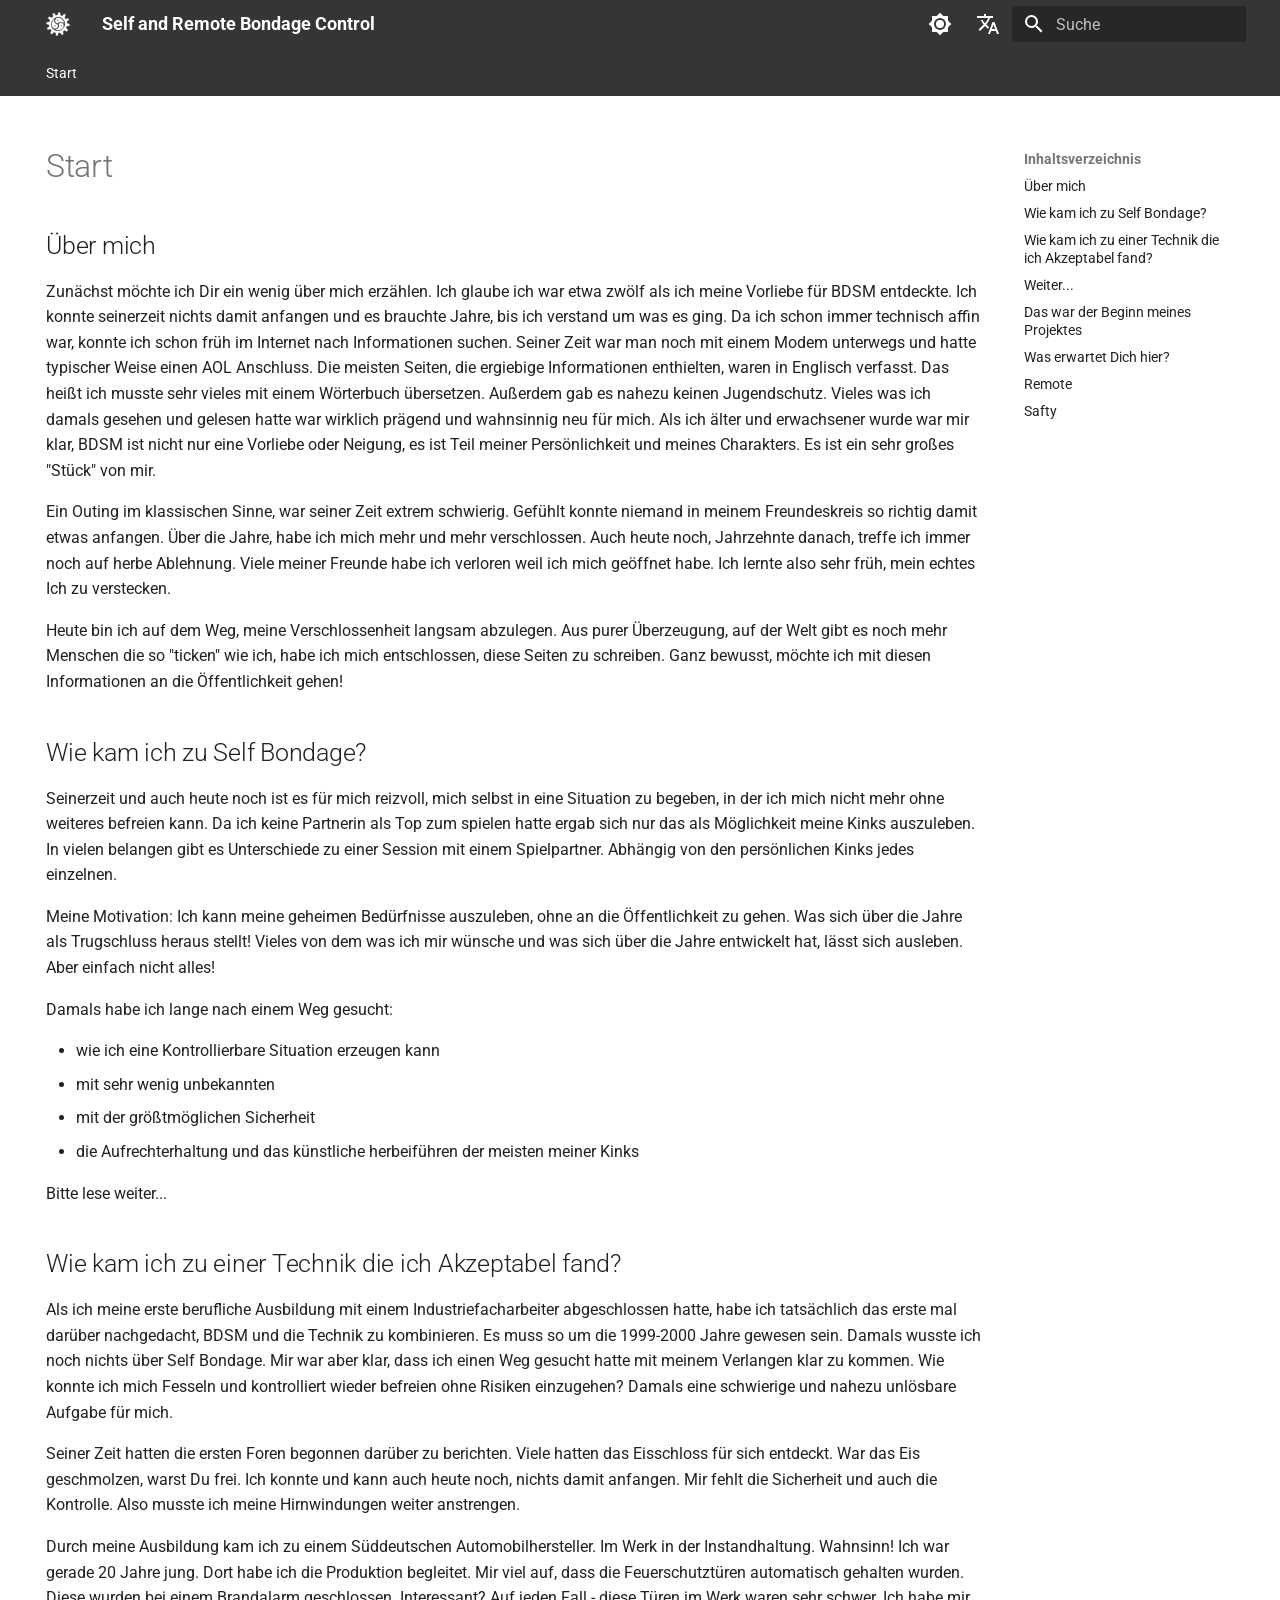
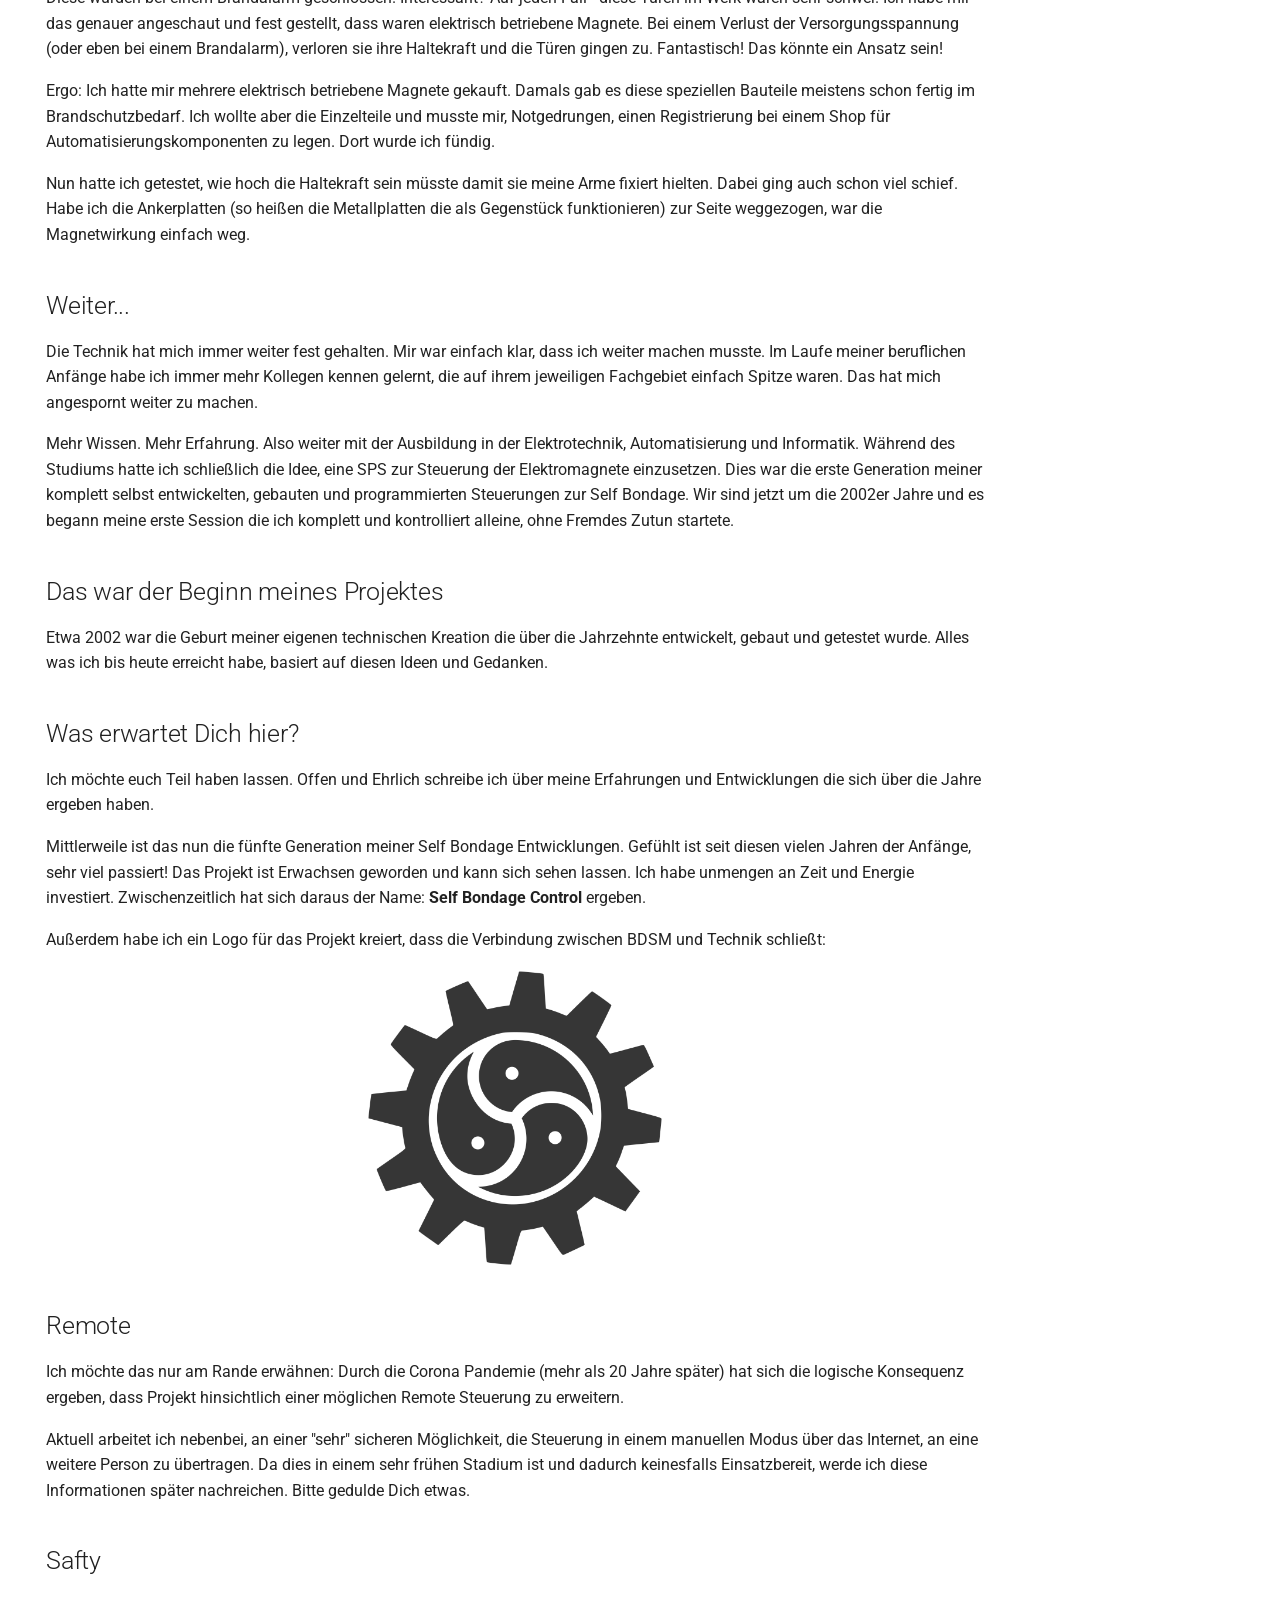
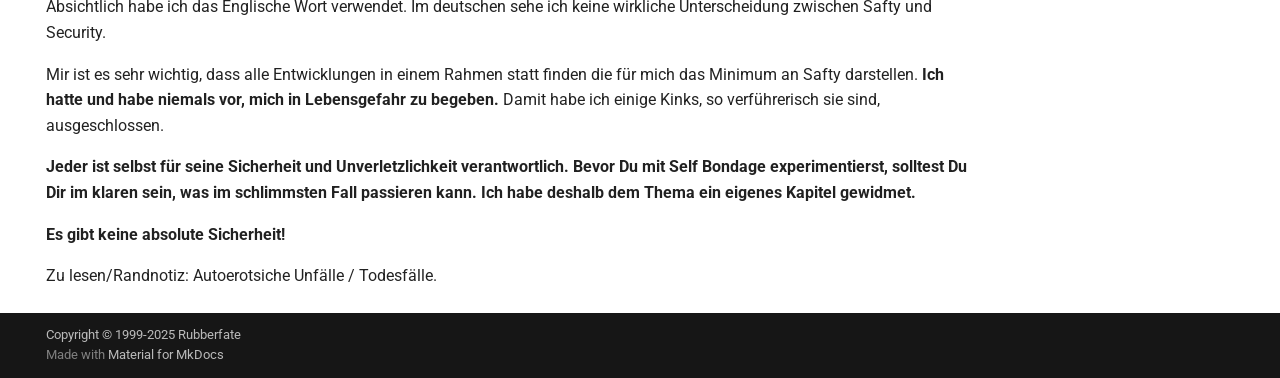
==== commit 55f4edfb: "Added a start page." ====
--- a/de/index.html
+++ b/de/index.html
@@ -85,7 +85,7 @@
     <div data-md-component="skip">
       
         
-        <a href="#herzlich-willkommen" class="md-skip">
+        <a href="#start" class="md-skip">
           Zum Inhalt
         </a>
       
@@ -97,9 +97,7 @@
     
       
 
-  
-
-<header class="md-header md-header--shadow" data-md-component="header">
+<header class="md-header" data-md-component="header">
   <nav class="md-header__inner md-grid" aria-label="Kopfzeile">
     <a href="." title="Self and Remote Bondage Control" class="md-header__button md-logo" aria-label="Self and Remote Bondage Control" data-md-component="logo">
       
@@ -120,7 +118,7 @@
         <div class="md-header__topic" data-md-component="header-topic">
           <span class="md-ellipsis">
             
-              Herzlich Willkommen
+              Start
             
           </span>
         </div>
@@ -241,6 +239,36 @@
       
         
           
+            
+<nav class="md-tabs" aria-label="Hauptnavigation" data-md-component="tabs">
+  <div class="md-grid">
+    <ul class="md-tabs__list">
+      
+        
+  
+  
+  
+    
+  
+  
+    <li class="md-tabs__item md-tabs__item--active">
+      <a href="." class="md-tabs__link">
+        
+  
+  
+    
+  
+  Start
+
+      </a>
+    </li>
+  
+
+      
+    </ul>
+  </div>
+</nav>
+          
         
       
       <main class="md-main" data-md-component="main">
@@ -248,14 +276,18 @@
           
             
               
-              <div class="md-sidebar md-sidebar--primary" data-md-component="sidebar" data-md-type="navigation" >
+                
+              
+              <div class="md-sidebar md-sidebar--primary" data-md-component="sidebar" data-md-type="navigation" hidden>
                 <div class="md-sidebar__scrollwrap">
                   <div class="md-sidebar__inner">
                     
 
 
-
-<nav class="md-nav md-nav--primary" aria-label="Navigation" data-md-level="0">
+  
+
+
+<nav class="md-nav md-nav--primary md-nav--lifted" aria-label="Navigation" data-md-level="0">
   <label class="md-nav__title" for="__drawer">
     <a href="." title="Self and Remote Bondage Control" class="md-nav__button md-logo" aria-label="Self and Remote Bondage Control" data-md-component="logo">
       
@@ -283,17 +315,121 @@
         
       
       
+        <label class="md-nav__link md-nav__link--active" for="__toc">
+          
+  
+  
+  <span class="md-ellipsis">
+    Start
+    
+  </span>
+  
+
+          <span class="md-nav__icon md-icon"></span>
+        </label>
+      
       <a href="." class="md-nav__link md-nav__link--active">
         
   
   
   <span class="md-ellipsis">
-    Herzlich Willkommen
+    Start
     
   </span>
   
 
       </a>
+      
+        
+
+<nav class="md-nav md-nav--secondary" aria-label="Inhaltsverzeichnis">
+  
+  
+  
+    
+  
+  
+    <label class="md-nav__title" for="__toc">
+      <span class="md-nav__icon md-icon"></span>
+      Inhaltsverzeichnis
+    </label>
+    <ul class="md-nav__list" data-md-component="toc" data-md-scrollfix>
+      
+        <li class="md-nav__item">
+  <a href="#uber-mich" class="md-nav__link">
+    <span class="md-ellipsis">
+      Über mich
+    </span>
+  </a>
+  
+</li>
+      
+        <li class="md-nav__item">
+  <a href="#wie-kam-ich-zu-self-bondage" class="md-nav__link">
+    <span class="md-ellipsis">
+      Wie kam ich zu Self Bondage?
+    </span>
+  </a>
+  
+</li>
+      
+        <li class="md-nav__item">
+  <a href="#wie-kam-ich-zu-einer-technik-die-ich-akzeptabel-fand" class="md-nav__link">
+    <span class="md-ellipsis">
+      Wie kam ich zu einer Technik die ich Akzeptabel fand?
+    </span>
+  </a>
+  
+</li>
+      
+        <li class="md-nav__item">
+  <a href="#weiter" class="md-nav__link">
+    <span class="md-ellipsis">
+      Weiter...
+    </span>
+  </a>
+  
+</li>
+      
+        <li class="md-nav__item">
+  <a href="#das-war-der-beginn-meines-projektes" class="md-nav__link">
+    <span class="md-ellipsis">
+      Das war der Beginn meines Projektes
+    </span>
+  </a>
+  
+</li>
+      
+        <li class="md-nav__item">
+  <a href="#was-erwartet-dich-hier" class="md-nav__link">
+    <span class="md-ellipsis">
+      Was erwartet Dich hier?
+    </span>
+  </a>
+  
+</li>
+      
+        <li class="md-nav__item">
+  <a href="#remote" class="md-nav__link">
+    <span class="md-ellipsis">
+      Remote
+    </span>
+  </a>
+  
+</li>
+      
+        <li class="md-nav__item">
+  <a href="#safty" class="md-nav__link">
+    <span class="md-ellipsis">
+      Safty
+    </span>
+  </a>
+  
+</li>
+      
+    </ul>
+  
+</nav>
       
     </li>
   
@@ -307,6 +443,8 @@
             
             
               
+                
+              
               <div class="md-sidebar md-sidebar--secondary" data-md-component="sidebar" data-md-type="toc" >
                 <div class="md-sidebar__scrollwrap">
                   <div class="md-sidebar__inner">
@@ -319,6 +457,86 @@
     
   
   
+    <label class="md-nav__title" for="__toc">
+      <span class="md-nav__icon md-icon"></span>
+      Inhaltsverzeichnis
+    </label>
+    <ul class="md-nav__list" data-md-component="toc" data-md-scrollfix>
+      
+        <li class="md-nav__item">
+  <a href="#uber-mich" class="md-nav__link">
+    <span class="md-ellipsis">
+      Über mich
+    </span>
+  </a>
+  
+</li>
+      
+        <li class="md-nav__item">
+  <a href="#wie-kam-ich-zu-self-bondage" class="md-nav__link">
+    <span class="md-ellipsis">
+      Wie kam ich zu Self Bondage?
+    </span>
+  </a>
+  
+</li>
+      
+        <li class="md-nav__item">
+  <a href="#wie-kam-ich-zu-einer-technik-die-ich-akzeptabel-fand" class="md-nav__link">
+    <span class="md-ellipsis">
+      Wie kam ich zu einer Technik die ich Akzeptabel fand?
+    </span>
+  </a>
+  
+</li>
+      
+        <li class="md-nav__item">
+  <a href="#weiter" class="md-nav__link">
+    <span class="md-ellipsis">
+      Weiter...
+    </span>
+  </a>
+  
+</li>
+      
+        <li class="md-nav__item">
+  <a href="#das-war-der-beginn-meines-projektes" class="md-nav__link">
+    <span class="md-ellipsis">
+      Das war der Beginn meines Projektes
+    </span>
+  </a>
+  
+</li>
+      
+        <li class="md-nav__item">
+  <a href="#was-erwartet-dich-hier" class="md-nav__link">
+    <span class="md-ellipsis">
+      Was erwartet Dich hier?
+    </span>
+  </a>
+  
+</li>
+      
+        <li class="md-nav__item">
+  <a href="#remote" class="md-nav__link">
+    <span class="md-ellipsis">
+      Remote
+    </span>
+  </a>
+  
+</li>
+      
+        <li class="md-nav__item">
+  <a href="#safty" class="md-nav__link">
+    <span class="md-ellipsis">
+      Safty
+    </span>
+  </a>
+  
+</li>
+      
+    </ul>
+  
 </nav>
                   </div>
                 </div>
@@ -330,24 +548,69 @@
               <article class="md-content__inner md-typeset">
                 
                   
-
-
-
-<h1 id="herzlich-willkommen">Herzlich Willkommen</h1>
+  
+
+
+
+
+<h1 id="start">Start</h1>
+<h2 id="uber-mich">Über mich</h2>
+<p>Zunächst möchte ich Dir ein wenig über mich erzählen. Ich glaube ich war etwa zwölf als ich meine Vorliebe für BDSM entdeckte. Ich konnte seinerzeit nichts damit anfangen und es brauchte Jahre, bis ich verstand um was es ging. Da ich schon immer technisch affin war, konnte ich schon früh im Internet nach Informationen suchen. Seiner Zeit war man noch mit einem Modem unterwegs und hatte typischer Weise einen AOL Anschluss. Die meisten Seiten, die ergiebige Informationen enthielten, waren in Englisch verfasst. Das heißt ich musste sehr vieles mit einem Wörterbuch übersetzen. Außerdem gab es nahezu keinen Jugendschutz. Vieles was ich damals gesehen und gelesen hatte war wirklich prägend und wahnsinnig neu für mich. Als ich älter und erwachsener wurde war mir klar, BDSM ist nicht nur eine Vorliebe oder Neigung, es ist Teil meiner Persönlichkeit und meines Charakters. Es ist ein sehr großes "Stück" von mir.</p>
+<p>Ein Outing im klassischen Sinne, war seiner Zeit extrem schwierig. Gefühlt konnte niemand in meinem Freundeskreis so richtig damit etwas anfangen. Über die Jahre, habe ich mich mehr und mehr verschlossen. Auch heute noch, Jahrzehnte danach, treffe ich immer noch auf herbe Ablehnung. Viele meiner Freunde habe ich verloren weil ich mich geöffnet habe. Ich lernte also sehr früh, mein echtes Ich zu verstecken.</p>
+<p>Heute bin ich auf dem Weg, meine Verschlossenheit langsam abzulegen. Aus purer Überzeugung, auf der Welt gibt es noch mehr Menschen die so "ticken" wie ich, habe ich mich entschlossen, diese Seiten zu schreiben. Ganz bewusst, möchte ich mit diesen Informationen an die Öffentlichkeit gehen!</p>
+<h2 id="wie-kam-ich-zu-self-bondage">Wie kam ich zu Self Bondage?</h2>
+<p>Seinerzeit und auch heute noch ist es für mich reizvoll, mich selbst in eine Situation zu begeben, in der ich mich nicht mehr ohne weiteres befreien kann. Da ich keine Partnerin als Top zum spielen hatte ergab sich nur das als Möglichkeit meine Kinks auszuleben. In vielen belangen gibt es Unterschiede zu einer Session mit einem Spielpartner. Abhängig von den persönlichen Kinks jedes einzelnen. </p>
+<p>Meine Motivation: Ich kann meine geheimen Bedürfnisse auszuleben, ohne an die Öffentlichkeit zu gehen. Was sich über die Jahre als Trugschluss heraus stellt! Vieles von dem was ich mir wünsche und was sich über die Jahre entwickelt hat, lässt sich ausleben. Aber einfach nicht alles!</p>
+<p>Damals habe ich lange nach einem Weg gesucht:</p>
+<ul>
+<li>wie ich eine Kontrollierbare Situation erzeugen kann</li>
+<li>mit sehr wenig unbekannten</li>
+<li>mit der größtmöglichen Sicherheit</li>
+<li>die Aufrechterhaltung und das künstliche herbeiführen der meisten meiner Kinks</li>
+</ul>
+<p>Bitte lese weiter...</p>
+<h2 id="wie-kam-ich-zu-einer-technik-die-ich-akzeptabel-fand">Wie kam ich zu einer Technik die ich Akzeptabel fand?</h2>
+<p>Als ich meine erste berufliche Ausbildung mit einem Industriefacharbeiter abgeschlossen hatte, habe ich tatsächlich das erste mal darüber nachgedacht, BDSM und die Technik zu kombinieren. Es muss so um die 1999-2000 Jahre gewesen sein. Damals wusste ich noch nichts über Self Bondage. Mir war aber klar, dass ich einen Weg gesucht hatte mit meinem Verlangen klar zu kommen. Wie konnte ich mich Fesseln und kontrolliert wieder befreien ohne Risiken einzugehen? Damals eine schwierige und nahezu unlösbare Aufgabe für mich.</p>
+<p>Seiner Zeit hatten die ersten Foren begonnen darüber zu berichten. Viele hatten das Eisschloss für sich entdeckt. War das Eis geschmolzen, warst Du frei. Ich konnte und kann auch heute noch, nichts damit anfangen. Mir fehlt die Sicherheit und auch die Kontrolle. Also musste ich meine Hirnwindungen weiter anstrengen.</p>
+<p>Durch meine Ausbildung kam ich zu einem Süddeutschen Automobilhersteller. Im Werk in der Instandhaltung. Wahnsinn! Ich war gerade 20 Jahre jung. Dort habe ich die Produktion begleitet. Mir viel auf, dass die Feuerschutztüren automatisch gehalten wurden. Diese wurden bei einem Brandalarm geschlossen. Interessant? Auf jeden Fall - diese Türen im Werk waren sehr schwer. Ich habe mir das genauer angeschaut und fest gestellt, dass waren elektrisch betriebene Magnete. Bei einem Verlust der Versorgungsspannung (oder eben bei einem Brandalarm), verloren sie ihre Haltekraft und die Türen gingen zu. Fantastisch! Das könnte ein Ansatz sein!</p>
+<p>Ergo: Ich hatte mir mehrere elektrisch betriebene Magnete gekauft. Damals gab es diese speziellen Bauteile meistens schon fertig im Brandschutzbedarf. Ich wollte aber die Einzelteile und musste mir, Notgedrungen, einen Registrierung bei einem Shop für Automatisierungskomponenten zu legen. Dort wurde ich fündig.</p>
+<p>Nun hatte ich getestet, wie hoch die Haltekraft sein müsste damit sie meine Arme fixiert hielten. Dabei ging auch schon viel schief. Habe ich die Ankerplatten (so heißen die Metallplatten die als Gegenstück funktionieren) zur Seite weggezogen, war die Magnetwirkung einfach weg.</p>
+<h2 id="weiter">Weiter...</h2>
+<p>Die Technik hat mich immer weiter fest gehalten. Mir war einfach klar, dass ich weiter machen musste. Im Laufe meiner beruflichen Anfänge habe ich immer mehr Kollegen kennen gelernt, die auf ihrem jeweiligen Fachgebiet einfach Spitze waren. Das hat mich angespornt weiter zu machen.</p>
+<p>Mehr Wissen. Mehr Erfahrung. Also weiter mit der Ausbildung in der Elektrotechnik, Automatisierung und Informatik. Während des Studiums hatte ich schließlich die Idee, eine SPS zur Steuerung der Elektromagnete einzusetzen. Dies war die erste Generation meiner komplett selbst entwickelten, gebauten und programmierten Steuerungen zur Self Bondage. Wir sind jetzt um die 2002er Jahre und es begann meine erste Session die ich komplett und kontrolliert alleine, ohne Fremdes Zutun startete.</p>
+<h2 id="das-war-der-beginn-meines-projektes">Das war der Beginn meines Projektes</h2>
+<p>Etwa 2002 war die Geburt meiner eigenen technischen Kreation die über die Jahrzehnte entwickelt, gebaut und getestet wurde. Alles was ich bis heute erreicht habe, basiert auf diesen Ideen und Gedanken.</p>
+<h2 id="was-erwartet-dich-hier">Was erwartet Dich hier?</h2>
+<p>Ich möchte euch Teil haben lassen. Offen und Ehrlich schreibe ich über meine Erfahrungen und Entwicklungen die sich über die Jahre ergeben haben.</p>
+<p>Mittlerweile ist das nun die fünfte Generation meiner Self Bondage Entwicklungen. Gefühlt ist seit diesen vielen Jahren der Anfänge, sehr viel passiert! Das Projekt ist Erwachsen geworden und kann sich sehen lassen. Ich habe unmengen an Zeit und Energie investiert. Zwischenzeitlich hat sich daraus der Name: <strong>Self Bondage Control</strong> ergeben.</p>
+<p>Außerdem habe ich ein Logo für das Projekt kreiert, dass die Verbindung zwischen BDSM und Technik schließt:</p>
 <figure>
   <a class="glightbox" href="../assets/logo_gen2_dark_1024.png#only-light" data-type="image" data-width="auto" data-height="auto" data-desc-position="bottom"><img alt="Logo" src="../assets/logo_gen2_dark_1024.png#only-light" width="300" /></a>
   <a class="glightbox" href="../assets/logo_gen2_white_1024.png#only-dark" data-type="image" data-width="auto" data-height="auto" data-desc-position="bottom"><img alt="Logo" src="../assets/logo_gen2_white_1024.png#only-dark" width="300" /></a>
 </figure>
-<p>Aktuell befinden sich die Seiten im Aufbau!</p>
-
-
-
-
-
-
-
-
-
+<h2 id="remote">Remote</h2>
+<p>Ich möchte das nur am Rande erwähnen: Durch die Corona Pandemie (mehr als 20 Jahre später) hat sich die logische Konsequenz ergeben, dass Projekt hinsichtlich einer möglichen Remote Steuerung zu erweitern. </p>
+<p>Aktuell arbeitet ich nebenbei, an einer "sehr" sicheren Möglichkeit, die Steuerung in einem manuellen Modus über das Internet, an eine weitere Person zu übertragen. Da dies in einem sehr frühen Stadium ist und dadurch keinesfalls Einsatzbereit, werde ich diese Informationen später nachreichen. Bitte gedulde Dich etwas.</p>
+<h2 id="safty">Safty</h2>
+<p>Absichtlich habe ich das Englische Wort verwendet. Im deutschen sehe ich keine wirkliche Unterscheidung zwischen Safty und Security. </p>
+<p>Mir ist es sehr wichtig, dass alle Entwicklungen in einem Rahmen statt finden die für mich das Minimum an Safty darstellen. <strong>Ich hatte und habe niemals vor, mich in Lebensgefahr zu begeben.</strong> Damit habe ich einige Kinks, so verführerisch sie sind, ausgeschlossen.</p>
+<p><strong>Jeder ist selbst für seine Sicherheit und Unverletzlichkeit verantwortlich. Bevor Du mit Self Bondage experimentierst, solltest Du Dir im klaren sein, was im schlimmsten Fall passieren kann. Ich habe deshalb dem Thema ein eigenes Kapitel gewidmet.</strong> </p>
+<p><strong>Es gibt keine absolute Sicherheit!</strong></p>
+<p>Zu lesen/Randnotiz: Autoerotsiche Unfälle / Todesfälle.</p>
+
+
+
+
+
+
+
+  
+  
+
+
+
+
+  
 
 
 
@@ -358,6 +621,12 @@
           
 <script>var target=document.getElementById(location.hash.slice(1));target&&target.name&&(target.checked=target.name.startsWith("__tabbed_"))</script>
         </div>
+        
+          <button type="button" class="md-top md-icon" data-md-component="top" hidden>
+  
+  <svg xmlns="http://www.w3.org/2000/svg" viewBox="0 0 24 24"><path d="M13 20h-2V8l-5.5 5.5-1.42-1.42L12 4.16l7.92 7.92-1.42 1.42L13 8z"/></svg>
+  Zurück zum Seitenanfang
+</button>
         
       </main>
       
@@ -388,12 +657,10 @@
       <div class="md-dialog__inner md-typeset"></div>
     </div>
     
-      <div class="md-progress" data-md-component="progress" role="progressbar"></div>
-    
-    
-    
-      
-      <script id="__config" type="application/json">{"base": ".", "features": ["search.suggest", "search.highlight", "search.share", "navigation.path", "navigation.instant", "navigation.instant.progress", "navigation.tracking", "toc.follow"], "search": "../assets/javascripts/workers/search.f8cc74c7.min.js", "tags": null, "translations": {"clipboard.copied": "In Zwischenablage kopiert", "clipboard.copy": "In Zwischenablage kopieren", "search.result.more.one": "1 weiteres Suchergebnis auf dieser Seite", "search.result.more.other": "# weitere Suchergebnisse auf dieser Seite", "search.result.none": "Keine Suchergebnisse", "search.result.one": "1 Suchergebnis", "search.result.other": "# Suchergebnisse", "search.result.placeholder": "Suchbegriff eingeben", "search.result.term.missing": "Es fehlt", "select.version": "Version ausw\u00e4hlen"}, "version": null}</script>
+    
+    
+      
+      <script id="__config" type="application/json">{"base": ".", "features": ["search.suggest", "search.highlight", "search.share", "navigation.tabs", "navigation.top"], "search": "../assets/javascripts/workers/search.f8cc74c7.min.js", "tags": null, "translations": {"clipboard.copied": "In Zwischenablage kopiert", "clipboard.copy": "In Zwischenablage kopieren", "search.result.more.one": "1 weiteres Suchergebnis auf dieser Seite", "search.result.more.other": "# weitere Suchergebnisse auf dieser Seite", "search.result.none": "Keine Suchergebnisse", "search.result.one": "1 Suchergebnis", "search.result.other": "# Suchergebnisse", "search.result.placeholder": "Suchbegriff eingeben", "search.result.term.missing": "Es fehlt", "select.version": "Version ausw\u00e4hlen"}, "version": null}</script>
     
     
       <script src="../assets/javascripts/bundle.c8b220af.min.js"></script>
